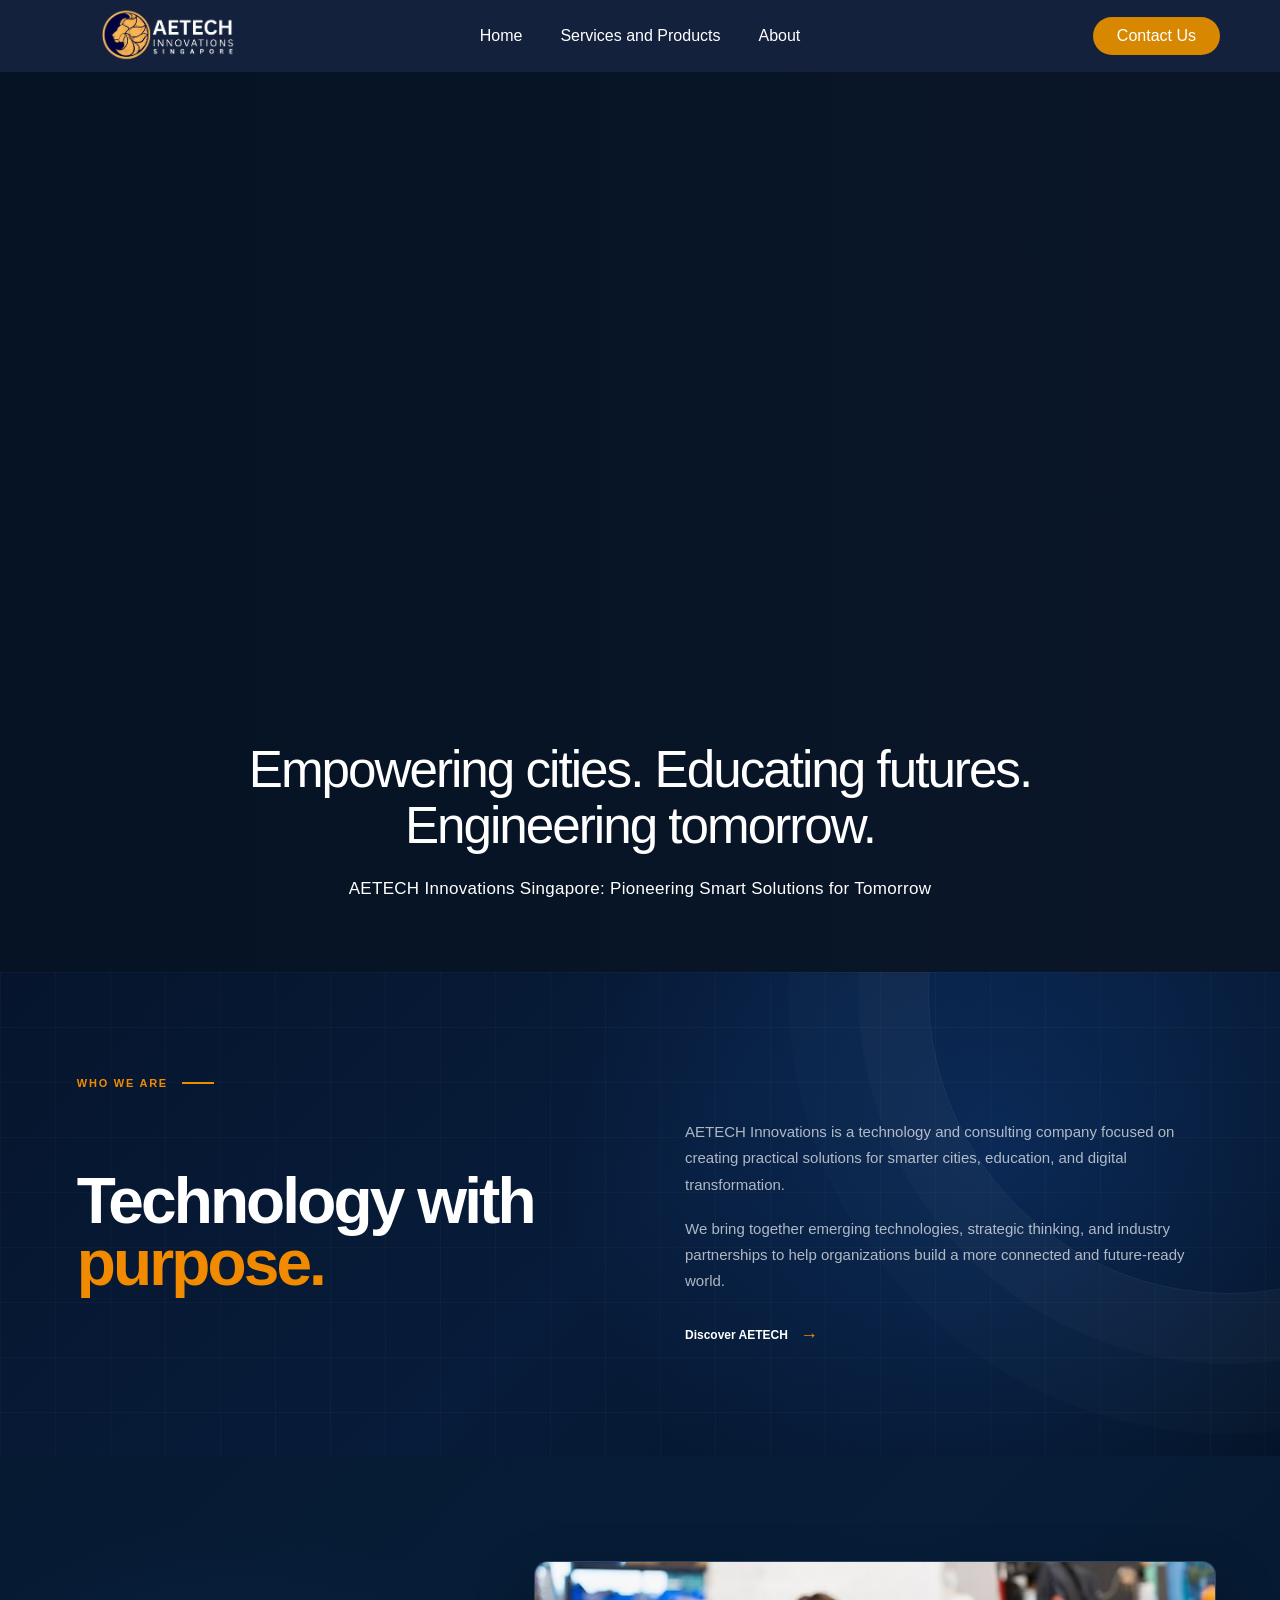
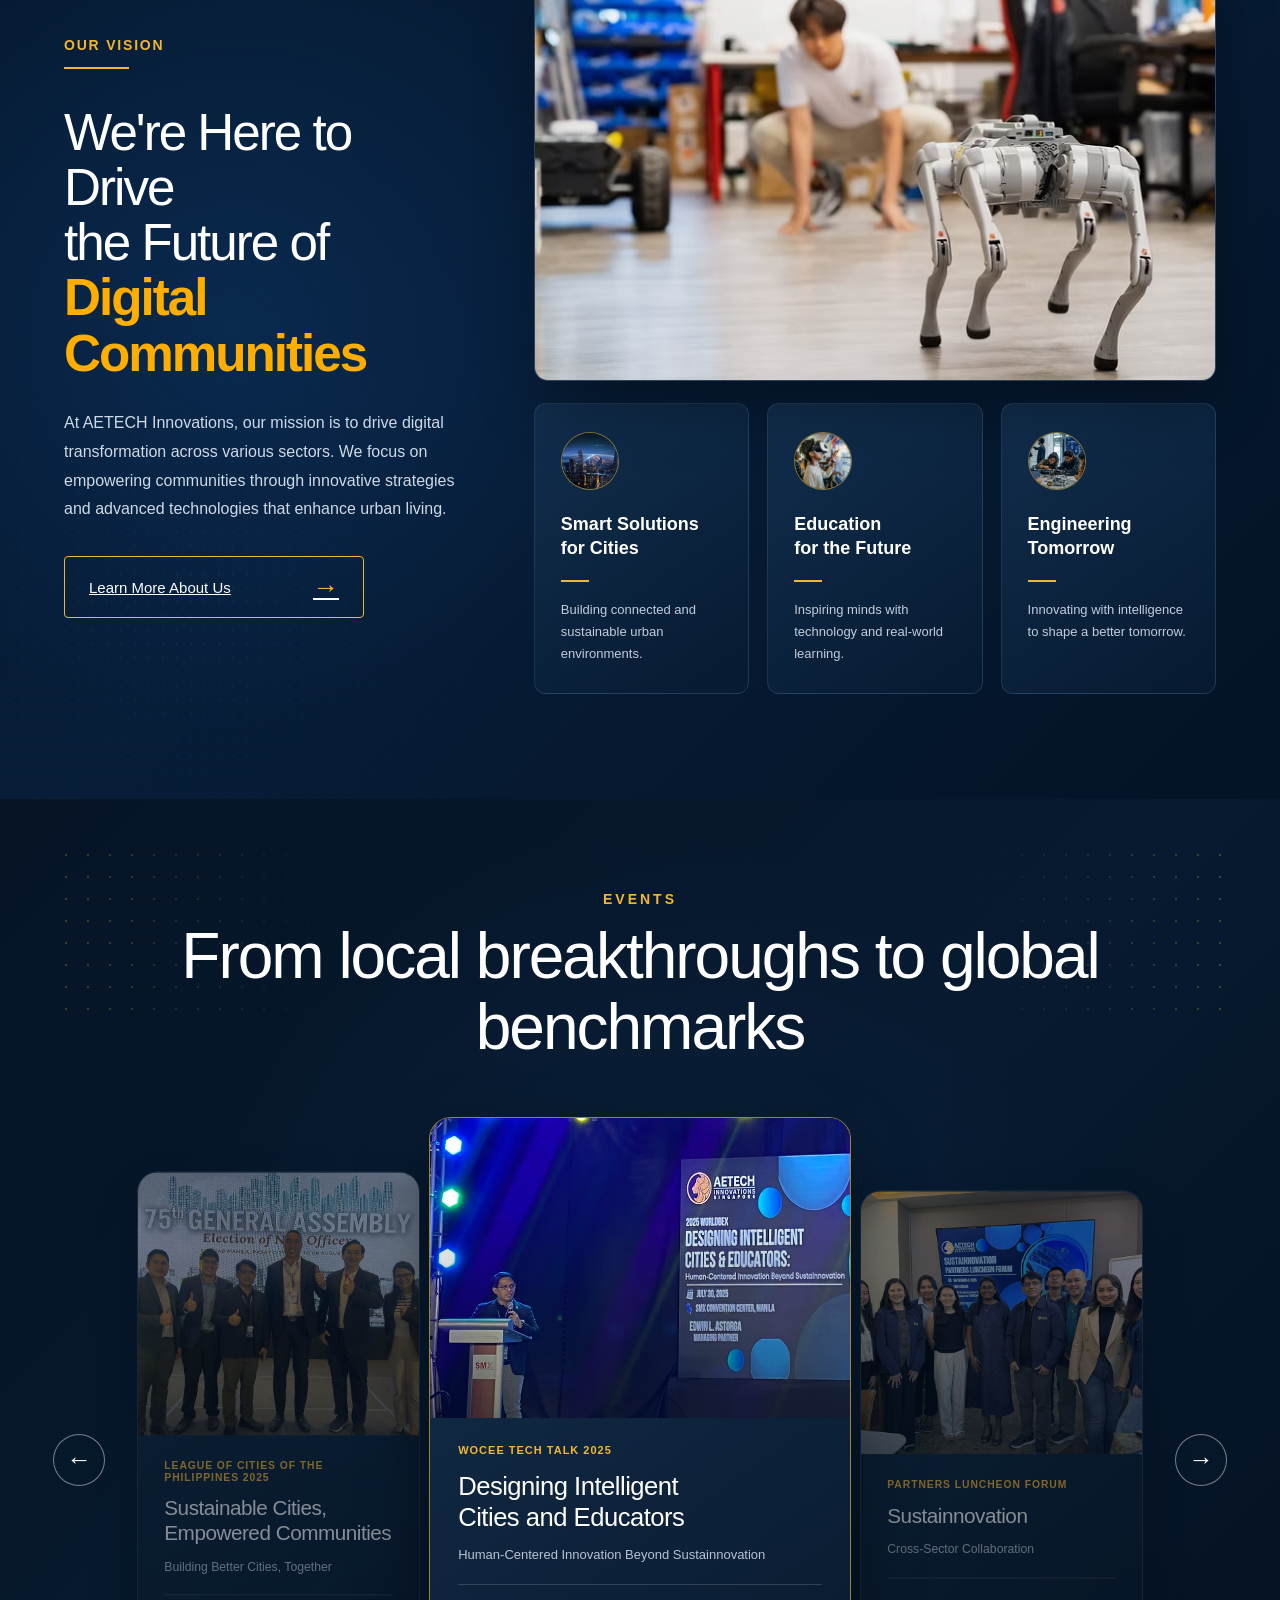
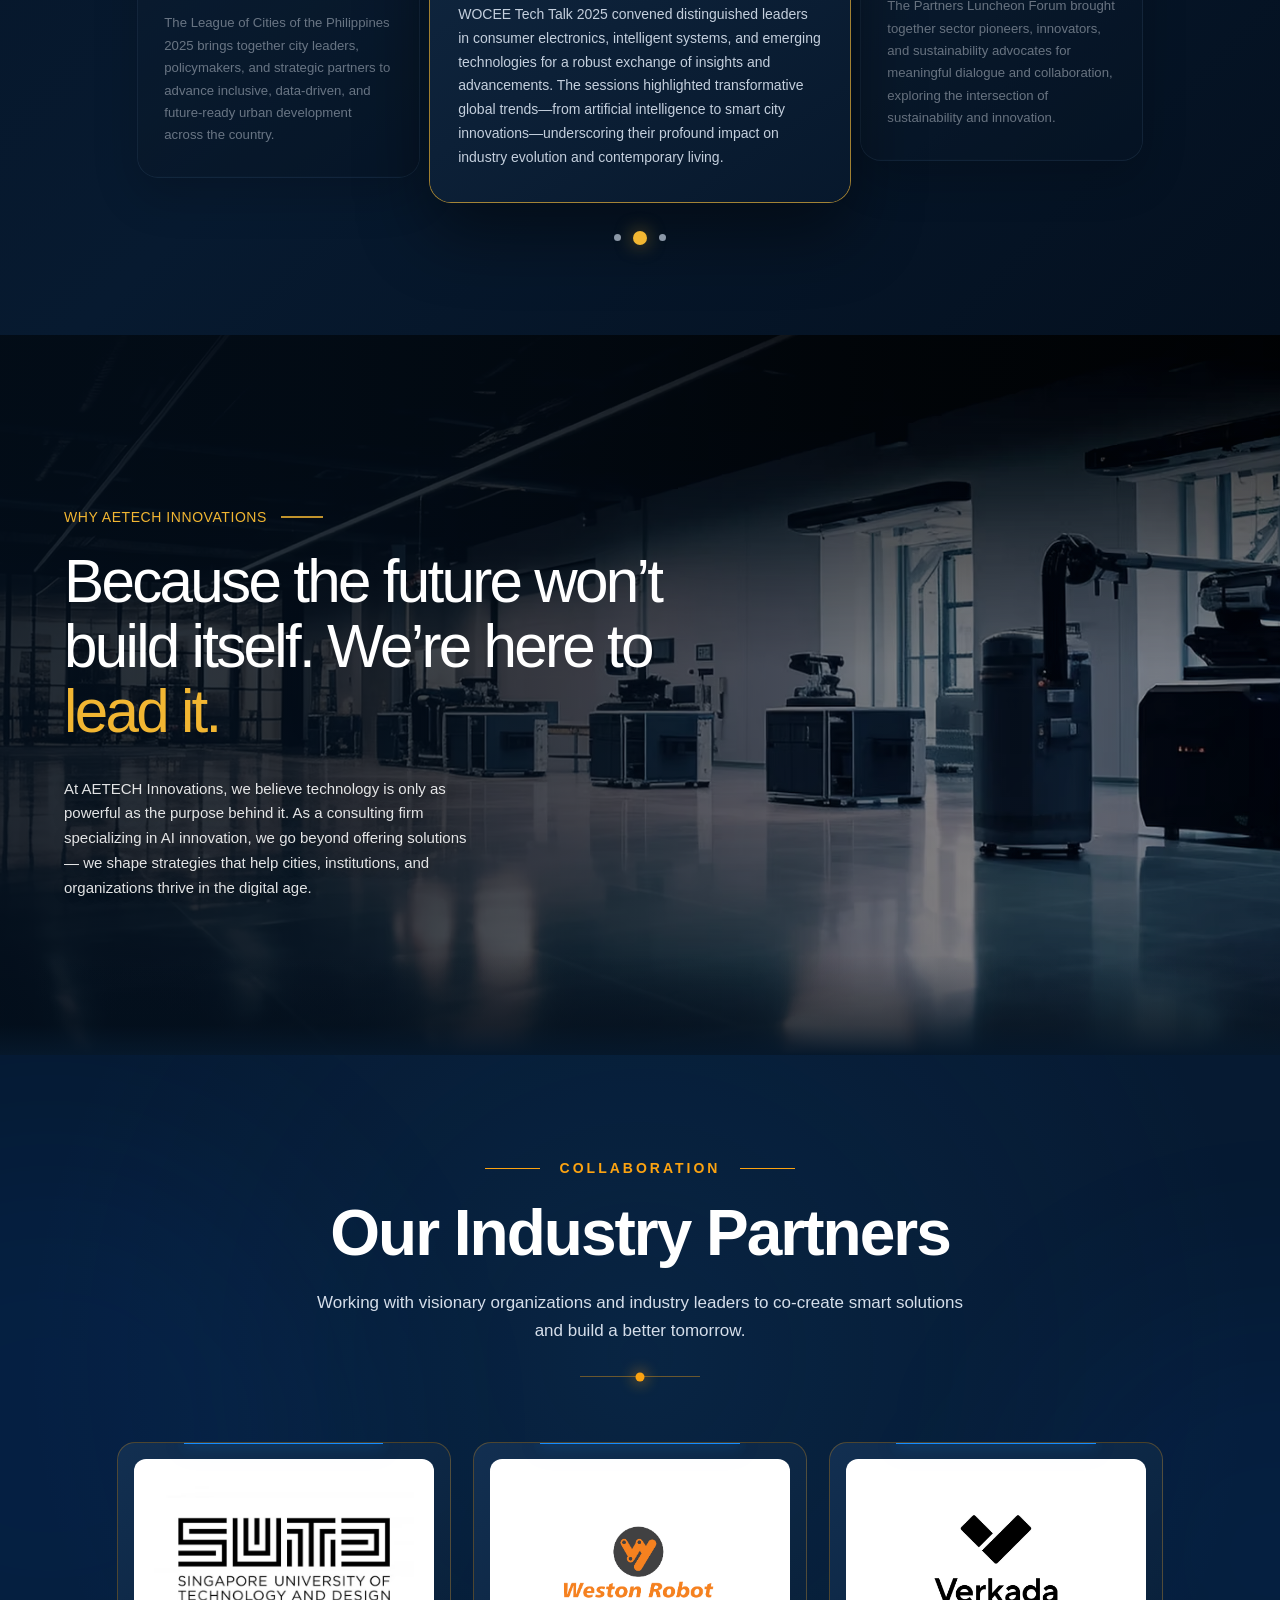
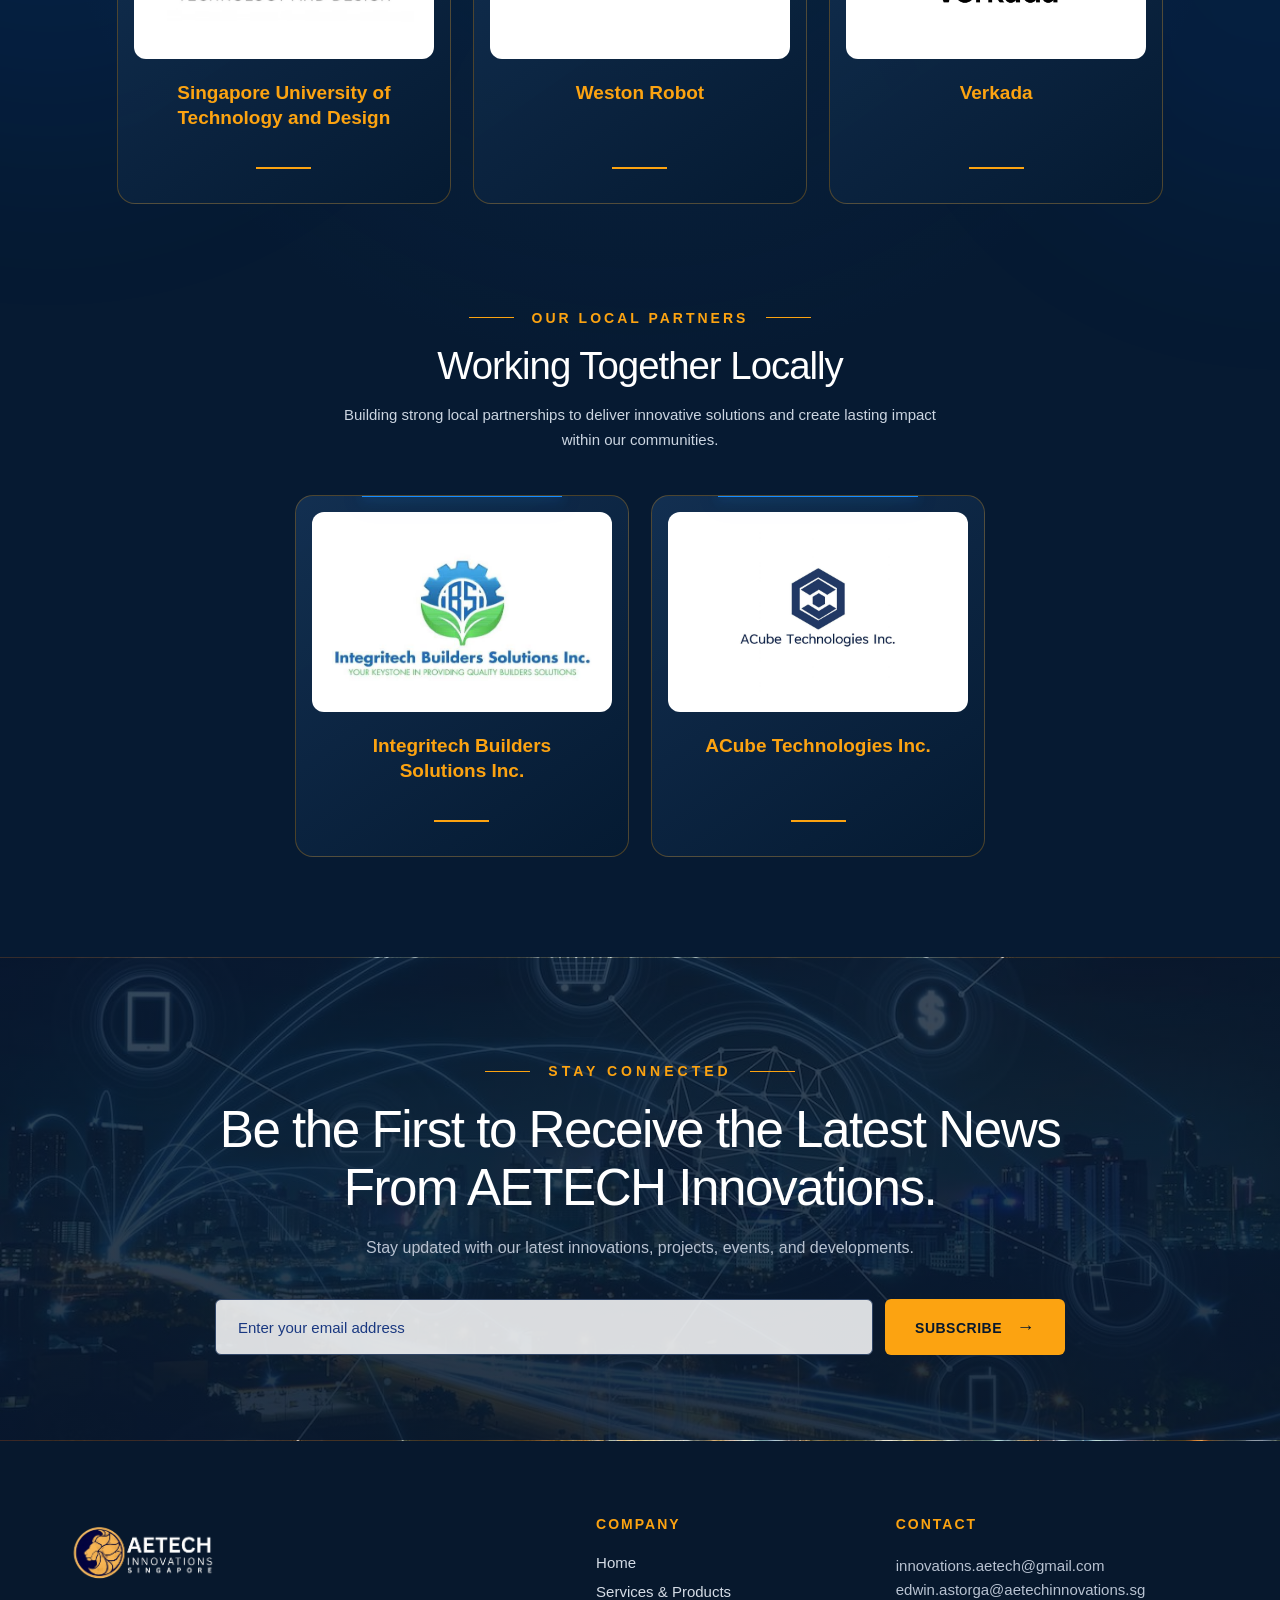
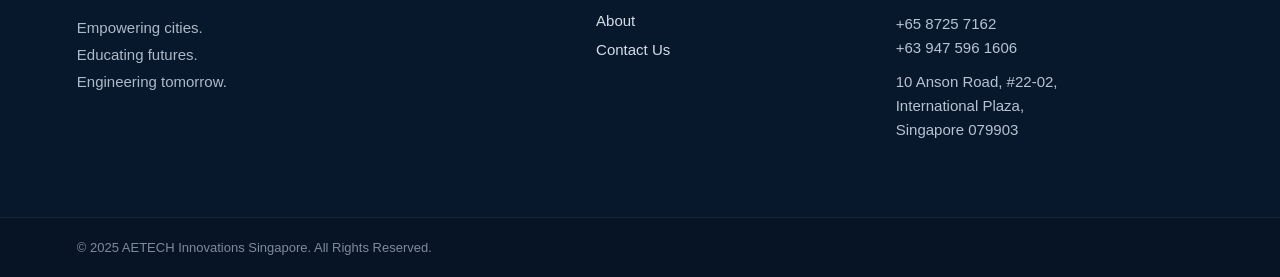
==== index.html @ ba28b5fd "Updated the Nav bar and hero section of home" ====
<!DOCTYPE html>
<html lang="en">
<head>
    <meta charset="UTF-8">
    <meta name="viewport" content="width=device-width, initial-scale=1.0">
    <title>AETECH INNOVATIONS SINGAPORE - Empowering cities. Educating futures. Engineering tomorrow.</title>
    <link rel="stylesheet" href="css/index.css">
    <link rel="icon" type="image/png" sizes="192x192" href="/android-chrome-192x192.png">
    <link rel="apple-touch-icon" sizes="180x180" href="/apple-touch-icon.png">
    <link rel="icon" type="image/png" sizes="32x32" href="/favicon-32x32.png">
    <link rel="icon" type="image/png" sizes="16x16" href="/favicon-16x16.png">
    <link rel="icon" type="image/x-icon" href="/favicon.ico">
    <link rel="manifest" href="/site.webmanifest">
</head>
<body>
    <header class="site">
        <nav class="nav">
            <a href="index.html" class="logo">
                <img src="assets/aetech-logo1.png" alt="AETECH Innovations">
            </a>
            <ul class="nav-links">
                <li>
                    <a href="index.html">Home</a>
                </li>
                <li>
                    <a href="pages/services-products.html">Services and Products</a>
                </li>
                <li>
                    <a href="pages/about.html">About</a>
                </li>
            </ul>

            <a href="pages/contact.html" class="contact-btn">Contact Us</a>
            <button class="hamburger" type="button" aria-label="Open navigation menu" aria-expanded="false" aria-controls="mobile-menu">
                <span></span>
                <span></span>
                <span></span>
            </button>
            <div class="mobile-menu" id="mobile-menu">
                <ul>
                    <li>
                        <a href="index.html">Home</a>
                    </li>
                    <li>
                        <a href="pages/services-products.html">Services and Products</a>
                    </li>
                    <li>
                        <a href="pages/about.html">About</a>
                    </li>
                    <li>
                        <a href="pages/contact.html" class="mobile-contact-btn">Contact Us</a>
                    </li>
                </ul>
            </div>
        </nav>
    </header>

    <main>
        <!-- HERO SECTION -->
        <section class="hero">
            <video class="hero-video" autoplay muted loop playsinline>
                <source src="/assets/home-hero1.mp4" type="video/mp4">
                Your browser does not support the video tag.
            </video>
            <div class="hero-overlay"></div>
            <div class="hero-content">
                <h1>
                    Empowering cities. Educating futures.
                    <br>
                    Engineering tomorrow.
                </h1>
                <p>AETECH Innovations Singapore: Pioneering Smart Solutions for Tomorrow</p>
            </div>
        </section>

        <!-- ABOUT AETECH -->
        <section class="about-intro" id="about-intro">
            <div class="about-intro-container">
                <div class="about-intro-label">
                    <span>WHO WE ARE</span>
                    <i></i>
                </div>
                <div class="about-intro-content">
                    <div class="about-intro-heading">
                        <h2>
                            Technology with
                            <span>purpose.</span>
                        </h2>
                    </div>
                    <div class="about-intro-text">
                        <p>
                            AETECH Innovations is a technology and consulting
                            company focused on creating practical solutions for
                            smarter cities, education, and digital transformation.
                        </p>
                        <p>
                            We bring together emerging technologies, strategic
                            thinking, and industry partnerships to help organizations
                            build a more connected and future-ready world.
                        </p>
                        <a href="/pages/about.html" class="about-intro-link">
                            Discover AETECH <span>→</span>
                        </a>
                    </div>
                </div>
            </div>
        </section>

        <!-- VISION SECTION -->
        <section class="vision" id="vision">
            <div class="vision-container">
                <div class="vision-content">
                    <span class="vision-label">OUR VISION</span>
                    <div class="vision-label-line"></div>
                    <h2>
                        We're Here to Drive<br>
                        the Future of<br>
                        <span>Digital Communities</span>
                    </h2>
                    <p>
                        At AETECH Innovations, our mission is to drive
                        digital transformation across various sectors.
                        We focus on empowering communities through
                        innovative strategies and advanced technologies
                        that enhance urban living.
                    </p>
                    <a href="/pages/about.html" class="vision-button">
                        <span>Learn More About Us</span>
                        <span class="vision-arrow">→</span>
                    </a>
                </div>
                <div class="vision-right">
                    <div class="vision-image">
                        <img
                            src="/assets/vision-robot.avif"
                            alt="AETECH robotics and engineering technology"
                        >
                    </div>

                    <!-- THREE FEATURE BOXES -->
                    <div class="vision-features">
                        <!-- SMART CITIES -->
                        <div class="vision-feature">
                            <div class="feature-icon">
                                <img src="/assets/smart-cities.jpg" alt="Smart Solutions for Cities">
                            </div>
                            <div class="feature-content">
                                <h3>
                                    Smart Solutions<br>
                                    for Cities
                                </h3>
                                <div class="feature-line"></div>
                                <p>
                                    Building connected and sustainable
                                    urban environments.
                                </p>
                            </div>
                        </div>

                        <!-- EDUCATION -->
                        <div class="vision-feature">
                            <div class="feature-icon">
                                <img src="/assets/education.jpg" alt="Education for the Future">
                            </div>
                            <div class="feature-content">
                                <h3>
                                    Education<br>
                                    for the Future
                                </h3>
                                <div class="feature-line"></div>
                                <p>
                                    Inspiring minds with technology
                                    and real-world learning.
                                </p>
                            </div>
                        </div>

                        <!-- ENGINEERING -->
                        <div class="vision-feature">
                            <div class="feature-icon">
                                <img src="/assets/engineering.jpg" alt="Engineering Tomorrow">
                            </div>
                            <div class="feature-content">
                                <h3>
                                    Engineering<br>
                                    Tomorrow
                                </h3>
                                <div class="feature-line"></div>
                                <p>
                                    Innovating with intelligence
                                    to shape a better tomorrow.
                                </p>
                            </div>
                        </div>
                    </div>
                </div>
            </div>
        </section>

        <!-- EVENTS SECTION -->
        <section class="events" id="events">
            <div class="events-container">
                <div class="events-header">
                    <div class="events-top-row">
                        <span class="events-label">EVENTS</span>
                    </div>
                    <h2>From local breakthroughs to global benchmarks</h2>
                </div>

                <!-- CAROUSEL -->
                <div class="events-carousel-wrapper">
                    <!-- LEFT ARROW -->
                    <button
                        class="event-nav event-prev"
                        id="eventPrev"
                        aria-label="Previous event"
                    >
                        ←
                    </button>

                    <!-- LEFT EVENT -->
                    <article class="event-card event-left">
                        <div class="event-image">
                            <img
                                src="/assets/event2.avif"
                                alt="League of Cities of the Philippines 2025"
                            >
                        </div>
                        <div class="event-info">
                            <span class="event-category">
                                LEAGUE OF CITIES OF THE PHILIPPINES 2025
                            </span>
                            <h3>
                                Sustainable Cities,<br>
                                Empowered Communities
                            </h3>
                            <p class="event-subtitle">
                                Building Better Cities, Together
                            </p>
                            <div class="event-description-divider"></div>
                            <p class="event-description">
                                The League of Cities of the Philippines 2025 brings
                                together city leaders, policymakers, and strategic
                                partners to advance inclusive, data-driven, and
                                future-ready urban development across the country.
                            </p>
                        </div>
                    </article>

                    <!-- FEATURED CENTER EVENT -->
                    <article class="event-card event-center">
                        <div class="event-image">
                            <img
                                src="/assets/event1.avif"
                                alt="WOCEE Tech Talk 2025"
                            >
                        </div>
                        <div class="event-info">
                            <span class="event-category">
                                WOCEE TECH TALK 2025
                            </span>
                            <h3>
                                Designing Intelligent<br>
                                Cities and Educators
                            </h3>
                            <p class="event-subtitle">
                                Human-Centered Innovation Beyond Sustainnovation
                            </p>
                            <div class="event-description-divider"></div>
                            <p class="event-description">
                                WOCEE Tech Talk 2025 convened distinguished leaders
                                in consumer electronics, intelligent systems, and
                                emerging technologies for a robust exchange of
                                insights and advancements. The sessions highlighted
                                transformative global trends—from artificial
                                intelligence to smart city innovations—underscoring
                                their profound impact on industry evolution and
                                contemporary living.
                            </p>
                        </div>
                    </article>

                    <!-- RIGHT EVENT -->
                    <article class="event-card event-right">
                        <div class="event-image">
                            <img
                                src="/assets/event3.avif"
                                alt="Partners Luncheon Forum"
                            >
                        </div>
                        <div class="event-info">
                            <span class="event-category">
                                PARTNERS LUNCHEON FORUM
                            </span>
                            <h3>Sustainnovation</h3>
                            <p class="event-subtitle">
                                Cross-Sector Collaboration
                            </p>
                            <div class="event-description-divider"></div>
                            <p class="event-description">
                                The Partners Luncheon Forum brought together
                                sector pioneers, innovators, and sustainability
                                advocates for meaningful dialogue and collaboration,
                                exploring the intersection of sustainability and
                                innovation.
                            </p>
                        </div>
                    </article>

                    <!-- RIGHT ARROW -->
                    <button
                        class="event-nav event-next"
                        id="eventNext"
                        aria-label="Next event"
                    >
                        →
                    </button>
                </div>

                <!-- PAGINATION -->
                <div class="event-pagination">
                    <button class="event-dot active" data-slide="0"></button>
                    <button class="event-dot" data-slide="1"></button>
                    <button class="event-dot" data-slide="2"></button>
                </div>
            </div>
        </section>

        <!-- IMAGE LIGHTBOX -->
        <div class="image-lightbox" id="imageLightbox">
            <button
                class="lightbox-close"
                id="lightboxClose"
                aria-label="Close image"
            >
                &times;
            </button>
            <div class="lightbox-image-container">
                <img
                    id="lightboxImage"
                    src=""
                    alt=""
                >
            </div>
        </div>

        <!-- WHY AETECH INNOVATIONS -->
        <section class="why-aetech">
            <div class="why-aetech-bg">
                <img
                    src="/assets/why-aetech.avif"
                    alt="AETECH Innovations engineering and robotics facility"
                >
            </div>
            <div class="why-aetech-overlay"></div>
            <div class="why-aetech-container">
                <div class="why-aetech-content">
                    <div class="why-aetech-label">
                        <span>WHY AETECH INNOVATIONS</span>
                        <i></i>
                    </div>
                    <h2>
                        Because the future won’t build itself.
                        We’re here to <span>lead it.</span>
                    </h2>
                    <p>
                        At AETECH Innovations, we believe technology is only as
                        powerful as the purpose behind it. As a consulting firm
                        specializing in AI innovation, we go beyond offering
                        solutions — we shape strategies that help cities,
                        institutions, and organizations thrive in the digital age.
                    </p>
                </div>
            </div>
        </section>

        <!-- COLLABORATION SECTION -->
        <section class="collaboration">
            <div class="section-inner">

                <!-- SECTION HEADING -->
                <div class="collaboration-heading">
                    <span class="section-label">COLLABORATION</span>
                    <h2>Our Industry Partners</h2>
                    <p>
                        Working with visionary organizations and industry leaders
                        to co-create smart solutions and build a better tomorrow.
                    </p>
                    <div class="heading-line"></div>
                </div>

                <div class="industry-partners">
                    <a href="https://www.sutd.edu.sg/" target="_blank" rel="noopener noreferrer" class="partner-card">
                        <div class="partner-logo">
                            <img src="/assets/singapore-university.avif" alt="Singapore University of Technology and Design">
                        </div>
                        <div class="partner-info">
                            <h3>Singapore University of Technology and Design</h3>
                            <div class="partner-line"></div>
                        </div>
                    </a>

                    <a href="https://www.westonrobot.com/" target="_blank" rel="noopener noreferrer" class="partner-card">
                        <div class="partner-logo">
                            <img src="/assets/weston.png" alt="Weston Robot">
                        </div>
                        <div class="partner-info">
                            <h3>Weston Robot</h3>
                            <div class="partner-line"></div>
                        </div>
                    </a>

                    <a href="https://www.verkada.com/" target="_blank" rel="noopener noreferrer" class="partner-card">
                        <div class="partner-logo">
                            <img src="/assets/verkada.avif" alt="Verkada">
                        </div>
                        <div class="partner-info">
                            <h3>Verkada</h3>
                            <div class="partner-line"></div>
                        </div>
                    </a>
                </div>

                <!-- LOCAL PARTNERS -->
                <div class="local-partner-section">

                    <div class="local-partner-heading">
                        <span>OUR LOCAL PARTNERS</span>
                        <h2>Working Together Locally</h2>
                        <p>
                            Building strong local partnerships to deliver
                            innovative solutions and create lasting impact
                            within our communities.
                        </p>
                    </div>

                    <!-- LOCAL PARTNER CARDS -->
                    <div class="local-partners-grid">

                        <!-- INTEGRITECH -->
                        <a href="https://integritechbuilders.com/" target="_blank" rel="noopener noreferrer" class="local-partner-card">
                            <div class="local-partner-logo">
                                <img src="/assets/integritech.jpg" alt="Integritech Builders Solutions Inc.">
                            </div>
                            <div class="local-partner-info">
                                <h3>Integritech Builders Solutions Inc.</h3>
                                <div class="local-partner-line"></div>
                            </div>
                        </a>

                        <!-- ACUBE TECHNOLOGIES -->
                        <div class="local-partner-card">
                            <div class="local-partner-logo">
                                <img
                                    src="/assets/acube.jpg"
                                    alt="ACube Technologies Inc."
                                >
                            </div>
                            <div class="local-partner-info">
                                <h3>
                                    ACube Technologies Inc.
                                </h3>
                                <div class="local-partner-line"></div>
                            </div>
                        </div>

                    </div>
                </div>

            </div>
        </section>
    </main>

    <!-- FOOTER -->
    <footer class="site-footer">
        <div class="footer-newsletter">
            <div class="footer-newsletter-inner">
                <span class="footer-label">STAY CONNECTED</span>
                <h2>
                    Be the First to Receive the Latest News From AETECH Innovations.
                </h2>
                <p>
                    Stay updated with our latest innovations, projects, events, and developments.
                </p>
                <form class="newsletter-form">
                    <input
                        type="email"
                        placeholder="Enter your email address"
                        aria-label="Email address"
                        required
                    >
                    <button type="submit">
                        SUBSCRIBE <span>→</span>
                    </button>
                </form>
            </div>
        </div>

        <div class="footer-main">
            <div class="footer-grid">

                <div class="footer-brand">
                    <a href="index.html" class="footer-logo">
                        <img
                            src="/assets/aetech-logo1.png"
                            alt="AETECH Innovations Singapore"
                        >
                    </a>
                    <p>
                        Empowering cities.<br>
                        Educating futures.<br>
                        Engineering tomorrow.
                    </p>
                </div>

                <div class="footer-column">
                    <h3>COMPANY</h3>
                    <a href="index.html">Home</a>
                    <a href="/pages/services-products.html">Services &amp; Products</a>
                    <a href="/pages/about.html">About</a>
                    <a href="/pages/contact.html">Contact Us</a>
                </div>

                <div class="footer-column">
                    <h3>CONTACT</h3>
                    <p>
                        innovations.aetech@gmail.com
                        edwin.astorga@aetechinnovations.sg
                    </p>
                    <p>
                        +65 8725 7162
                        <br>
                        +63 947 596 1606
                    </p>
                    <p>
                        10 Anson Road, #22-02,<br>
                        International Plaza,<br>
                        Singapore 079903
                    </p>
                </div>

            </div>
        </div>

        <div class="footer-bottom">
            <p>
                © 2025 AETECH Innovations Singapore. All Rights Reserved.
            </p>
        </div>
    </footer>

    <script src="/js/index.js"></script>
</body>
</html>
---- css/index.css ----
/*Global reset*/
* {
    margin: 0;
    padding: 0;
    box-sizing: border-box;
}

html { 
    scroll-behavior: smooth; 
}

body { 
    font-family: Arial, Helvetica, sans-serif; 
    color: #ffffff; 
    background-color: #0b1728; 
}

/* HEADER */

.site {
    position: relative;
    background-color: #14213D;
    padding: 0 60px;
    z-index: 1000;
}

.nav {
    position: relative;

    display: grid;
    grid-template-columns: 1fr auto 1fr;
    align-items: center;

    width: 100%;
    min-height: 72px;
}


/* LOGO */

.logo {
    display: flex;
    align-items: center;

    text-decoration: none;
    flex-shrink: 0;
}

.logo img {
    display: block;

    height: 72px;
    width: auto;
}

.logo {
    justify-self: start;
}

.nav > .contact-btn {
    justify-self: end;
}


/* DESKTOP NAVIGATION */
.nav-links {
    display: flex;
    align-items: center;
    justify-content: center;
    gap: 38px;
    margin: 0;
    padding: 0;
    list-style: none;
    justify-self: center;
}

.nav-links li {
    display: flex;
    align-items: center;
}

.nav-links a {
    position: relative;
    color: #ffffff;
    text-decoration: none;
    font-size: 16px;
    font-weight: 400;
    transition:
        color 0.3s ease,
        opacity 0.3s ease;
}

.nav-links a:not(.contact-btn):hover {
    color: #FCA311;
}

/* CONTACT BUTTON */
.contact-btn {
    display: inline-flex;
    align-items: center;
    justify-content: center;
    min-width: 110px;
    padding: 10px 24px;
    background-color: #D78800;
    color: #ffffff !important;
    text-decoration: none !important;
    border-radius: 25px;
    font-weight: 500 !important;
    transition:
        background-color 0.3s ease,
        transform 0.3s ease;
}

.contact-btn:hover {
    background-color: #FFA200;
    transform: translateY(-1px);
}


/* HAMBURGER */
.hamburger {
    display: none;
    position: relative;
    width: 44px;
    height: 44px;
    margin: 0;
    padding: 0;
    border: none;
    background: transparent;
    cursor: pointer;
    flex-shrink: 0;
    z-index: 1100;
}

.hamburger span {
    position: absolute;
    left: 9px;
    width: 26px;
    height: 2px;
    border-radius: 2px;
    background: #ffffff;
    transition:
        transform 0.3s ease,
        opacity 0.3s ease,
        top 0.3s ease;
}

.hamburger span:nth-child(1) {
    top: 13px;
}

.hamburger span:nth-child(2) {
    top: 21px;
}

.hamburger span:nth-child(3) {
    top: 29px;
}


/* HAMBURGER ACTIVE */
.hamburger.active span:nth-child(1) {
    top: 21px;
    transform: rotate(45deg);
}

.hamburger.active span:nth-child(2) {
    opacity: 0;
}

.hamburger.active span:nth-child(3) {
    top: 21px;
    transform: rotate(-45deg);
}


/* MOBILE MENU */
.mobile-menu {
    display: none;
    position: absolute;
    top: 100%;
    left: 0;
    right: 0;
    width: 100%;
    background: #14213D;
    border-top: 1px solid rgba(255, 255, 255, 0.08);
    box-shadow:
        0 15px 30px rgba(0, 0, 0, 0.25);
    z-index: 1000;
}

.mobile-menu.open {
    display: block;
}

.mobile-menu ul {
    width: 100%;
    margin: 0;
    padding: 10px 7% 22px;
    list-style: none;
}

.mobile-menu li {
    width: 100%;
    border-bottom:
        1px solid rgba(255, 255, 255, 0.08);
}

.mobile-menu li:last-child {
    border-bottom: none;
}

.mobile-menu a {
    display: block;
    width: 100%;
    padding: 16px 4px;
    color: #ffffff;
    text-decoration: none;
    font-size: 15px;
}

.mobile-menu a:hover {
    color: #FCA311;
}

/* MOBILE CONTACT BUTTON */

.mobile-contact-btn {
    margin-top: 14px;
    padding: 13px 20px !important;
    border-radius: 25px;
    background: #D78800;
    text-align: center;
    color: #ffffff !important;
}

.mobile-contact-btn:hover {
    background: #FFA200;
    color: #ffffff !important;
}


/* MOBILE / TABLET */

@media (max-width: 1000px) {
    .site {
        padding: 0 20px;
    }

    .nav {
        min-height: 58px;
    }

    /* Smaller logo */
    .logo img {
        height: 45px;
    }

    /* Hide desktop links */
    .nav-links {
        display: none;
    }

    .nav > .contact-btn {
        display: none;
    }

    /* Show hamburger */
    .hamburger {
        display: block;
    }

}


/* SMALL MOBILE */

@media (max-width: 480px) {
    .site {
        padding: 0 16px;
    }

    .nav {
        min-height: 56px;
    }

    .logo img {
        height: 42px;
    }

    .hamburger {
        width: 42px;
        height: 42px;
    }

    .hamburger span {
        left: 8px;
        width: 25px;
    }

}

/* HERO SECTION */ 
.hero {
    position: relative;
    width: 100%;
    min-height: 100vh;
    overflow: hidden;
    display: flex;
    align-items: flex-end;
    justify-content: center;
}

/* HERO VIDEO */ 
.hero-video { 
    position: absolute; 
    top: 0; 
    left: 0; 
    width: 100%; 
    height: 100%; 
    object-fit: cover; 
    z-index: 0; 
} 

/* VIDEO OVERLAY */ 
.hero-overlay { 
    position: absolute; 
    top: 0; 
    left: 0; 
    width: 100%; 
    height: 100%; 
    background: linear-gradient( 90deg, rgba(4, 18, 35, 0.82) 0%, 
    rgba(4, 18, 35, 0.58) 40%, rgba(4, 18, 35, 0.18) 75%, 
    rgba(4, 18, 35, 0.25) 100% ); z-index: 1; 

}

/* HERO CONTENT */ 
.hero-content { 
    position: relative; 
    z-index: 2; 
    width: 100%; 
    max-width: 1450px;
    padding-left: 3%; 
    padding-right: 3%; 
    padding-bottom: 70px;
    text-align: center;
} 
    
/* HERO TITLE */ 
.hero-content h1 {
    max-width: 1250px;
    width: 100%;
    font-size: clamp(39px, 4vw, 60px);
    line-height: 1.08;
    font-weight: 300;
    letter-spacing: -2px;
    color: #ffffff;
    margin: 0 auto 22px auto;
}

/* HERO DESCRIPTION */ 
.hero-content p {
    max-width: 800px;
    font-size: 17px;
    line-height: 1.6;
    font-weight: 400;
    letter-spacing: 0.3px;
    color: #ffffff;
    margin: 0 auto;
} 

/* TABLET */ 
@media (max-width: 900px) { 
    .site { 
        height: 80px; 
        padding: 12px 4%; 
    } 
    .logo img { 
        height: 55px; 
    } 
    .nav-links { 
        gap: 20px; 
    } 
    .nav-links a { 
        font-size: 14px; 
    } 
    .contact-btn { 
        min-width: 95px; 
        padding: 10px 18px; 
    } 
    .hero-content { 
        padding-left: 7%; 
        padding-right: 7%; 
    } 
    .hero-content h1 { 
        font-size: clamp(45px, 7vw, 65px); 
    } 
} 

/* MOBILE */ 
@media (max-width: 650px) { 
    .site { 
        height: auto; 
        padding: 15px 5%; 
    } 
    .nav { 
        flex-direction: column; 
        gap: 15px; 
    } 
    .logo img { 
        height: 50px; 
    } 
    .nav-links { 
        width: 100%; 
        justify-content: center; 
        gap: 15px; 
    } 
    .nav-links a { 
        font-size: 12px; 
    } 
    .contact-btn { 
        min-width: auto; 
        padding: 8px 15px; 
    } 
    .hero { 
        min-height: 100vh; 
    } 
    .hero-content { 
        padding-bottom: 40px; 
        padding-left: 7%; 
        padding-right: 7%; 
    } 
    .hero-content h1 { 
        font-size: clamp(40px, 11vw, 58px); 
        line-height: 1.08; 
        letter-spacing: -1px; 
        margin-bottom: 25px; 
    } 
    .hero-content p { 
        font-size: 14px; 
        max-width: 90%; 
    } 
}

/* SHARED SECTION STYLES */
.section-inner {
    max-width: 1200px;
    margin: 0 auto;
    padding: 100px 6%;
}

.vision h2,
.why-aetech h2,
.events h2 {
    font-size: clamp(28px, 3.5vw, 42px);
    font-weight: 300;
    letter-spacing: -1px;
    margin-bottom: 24px;
    text-align: center;
}

/* ABOUT AETECH INTRO */

.about-intro {
    position: relative;
    padding: 105px 6% 110px;
    overflow: hidden;
    background:
        radial-gradient(
            circle at 78% 35%,
            rgba(15, 55, 115, 0.55),
            transparent 42%
        ),
        linear-gradient(
            135deg,
            #06152d 0%,
            #071c3a 50%,
            #041326 100%
        );
    color: #fff;
}


/* subtle technical grid */

.about-intro::before {
    content: "";
    position: absolute;
    inset: 0;
    background-image:
        linear-gradient(
            rgba(255,255,255,0.025) 1px,
            transparent 1px
        ),
        linear-gradient(
            90deg,
            rgba(255,255,255,0.025) 1px,
            transparent 1px
        );
    background-size: 55px 55px;
    pointer-events: none;
}


/* large decorative circle */

.about-intro::after {
    content: "";
    position: absolute;
    width: 600px;
    height: 600px;
    right: -250px;
    top: -280px;
    border: 1px solid rgba(255,255,255,0.07);
    border-radius: 50%;
    box-shadow:
        0 0 0 70px rgba(255,255,255,0.018),
        0 0 0 140px rgba(255,255,255,0.012);
    pointer-events: none;
}


.about-intro-container {
    position: relative;
    z-index: 2;
    max-width: 1380px;
    margin: 0 auto;
}


.about-intro-label {
    display: flex;
    align-items: center;
    gap: 14px;
    margin-bottom: 30px;
}


.about-intro-label span {
    color: #f28a00;
    font-size: 11px;
    font-weight: 800;
    letter-spacing: 0.16em;
}


.about-intro-label i {
    display: block;
    width: 32px;
    height: 2px;
    background: #f28a00;
}


.about-intro-content {
    display: grid;
    grid-template-columns: 1fr 1fr;
    gap: 90px;
    align-items: center;
}


.about-intro-heading h2 {
    max-width: 600px;
    margin: 0;
    color: #fff;
    font-size: clamp(48px, 5vw, 76px);
    line-height: 0.98;
    letter-spacing: -0.045em;
}


.about-intro-heading h2 span {
    color: #f28a00;
}


.about-intro-text {
    max-width: 570px;
}


.about-intro-text p {
    margin: 0 0 18px;
    color: rgba(255,255,255,0.68);
    font-size: 15px;
    line-height: 1.75;
}


.about-intro-link {
    display: inline-flex;
    align-items: center;
    gap: 12px;
    margin-top: 12px;
    color: #fff;
    font-size: 12px;
    font-weight: 800;
    text-decoration: none;
    transition: gap 0.25s ease;
}


.about-intro-link span {
    color: #f28a00;
    font-size: 18px;
}


.about-intro-link:hover {
    gap: 17px;
}

/* VISION SECTION */

.vision {
    position: relative;
    overflow: hidden;

    background:
        radial-gradient(
            circle at 18% 50%,
            rgba(15, 73, 135, 0.30),
            transparent 35%
        ),
        linear-gradient(
            135deg,
            #061a32 0%,
            #071d38 45%,
            #041326 100%
        );

    color: #ffffff;
}

/* SUBTLE TECHNOLOGY PATTERN */
.vision::before {
    content: "";
    position: absolute;
    left: -180px;
    bottom: -180px;
    width: 720px;
    height: 720px;
    opacity: 0.20;
    background-image:
        radial-gradient(
            circle,
            rgba(31, 132, 230, 0.55) 1px,
            transparent 1px
        );
    background-size: 14px 14px;
    border-radius: 50%;
    mask-image:
        radial-gradient(
            circle,
            black 0%,
            transparent 70%
        );
    pointer-events: none;
}

/* MAIN CONTAINER */

.vision-container {
    position: relative;
    z-index: 2;
    width: min(1400px, 90%);
    margin: 0 auto;
    padding: 105px 0;
    display: grid;
    grid-template-columns:
        minmax(380px, 0.85fr)
        minmax(600px, 1.45fr);
    gap: 70px;
    align-items: center;
}

/* LEFT SIDE */
.vision-content {
    max-width: 510px;
}

/* LABEL */
.vision-label {
    display: block;
    color: #f2b632;
    font-size: 14px;
    font-weight: 700;
    letter-spacing: 1.8px;
    margin-bottom: 14px;
}

.vision-label-line {
    width: 65px;
    height: 2px;
    background-color: #f2b632;
    margin-bottom: 36px;
}

/* HEADING */
.vision-content h2 {
    margin: 0;
    color: #ffffff;
    font-size: clamp(40px, 4vw, 58px);
    line-height: 1.08;
    font-weight: 400;
    letter-spacing: -2px;
    text-align: left;
}

.vision-content h2 span {
    color: #ffae00;
    font-weight: 600;
}

/* DESCRIPTION */

.vision-content p {
    max-width: 490px;
    margin-top: 28px;
    margin-bottom: 32px;
    color: #d0d9e6;
    font-size: 16px;
    line-height: 1.8;
    font-weight: 400;
}

/* LEARN MORE BUTTON */
.vision-button {
    display: inline-flex;
    align-items: center;
    justify-content: space-between;
    gap: 35px;
    min-width: 300px;
    min-height: 62px;
    padding: 0 24px;
    border: 1px solid #f2b632;
    border-radius: 4px;
    color: #ffffff;
    font-size: 15px;
    transition:
        background-color 0.3s ease,
        transform 0.3s ease,
        border-color 0.3s ease;
}

.vision-button:hover {
    background-color: rgba(242, 182, 50, 0.10);
    transform: translateY(-2px);
    border-color: #ffc84d;
}

.vision-arrow {
    color: #f2b632;
    font-size: 26px;
    line-height: 1;
    transition: transform 0.3s ease;
}

.vision-button:hover .vision-arrow {
    transform: translateX(6px);
}

/* RIGHT SIDE */
.vision-right {
    width: 100%;
    min-width: 0;
}

/* MAIN ROBOT IMAGE */
.vision-image {
    position: relative;
    width: 100%;
    height: 420px;
    overflow: hidden;
    border-radius: 14px;
    background-color: #102a48;
    border: 1px solid rgba(255, 255, 255, 0.12);
    box-shadow:
        0 25px 60px rgba(0, 0, 0, 0.30);
}

.vision-image img {
    width: 100%;
    height: 100%;
    display: block;
    object-fit: cover;
    object-position: center;
    transition:
        transform 0.7s ease;
}

.vision-image:hover img {
    transform: scale(1.025);
}

/* subtle image overlay */
.vision-image::after {
    content: "";
    position: absolute;
    inset: 0;
    background:
        linear-gradient(
            180deg,
            rgba(4, 15, 29, 0.02),
            rgba(4, 15, 29, 0.12)
        );
    pointer-events: none;
}

/* THREE FEATURE BOXES */
.vision-features {
    display: grid;
    grid-template-columns:
        repeat(3, 1fr);
    gap: 18px;
    margin-top: 22px;
}

/* FEATURE CARD*/
.vision-feature {
    min-height: 235px;
    padding: 28px 26px;
    background:
        linear-gradient(
            145deg,
            rgba(19, 48, 80, 0.90),
            rgba(7, 27, 49, 0.96)
        );
    border: 1px solid rgba(112, 154, 197, 0.20);
    border-radius: 12px;
    transition:
        transform 0.3s ease,
        border-color 0.3s ease,
        box-shadow 0.3s ease;
}

.vision-feature:hover {
    transform: translateY(-6px);
    border-color:
        rgba(242, 182, 50, 0.55);
    box-shadow:
        0 18px 40px rgba(0, 0, 0, 0.25);
}

/* FEATURE ICON */
.feature-icon {
    width: 58px;
    height: 58px;
    display: flex;
    align-items: center;
    justify-content: center;
    border: 1px solid rgba(242, 182, 50, 0.55);
    border-radius: 50%;
    overflow: hidden;
    margin-bottom: 22px;
    flex-shrink: 0;
    background-color: #102a48;
}

.feature-icon img {
    width: 100%;
    height: 100%;
    display: block;
    object-fit: cover;
}

/* FEATURE TITLE */
.feature-content h3 {
    margin: 0;
    color: #ffffff;
    font-size: 18px;
    line-height: 1.35;
    font-weight: 600;
}

/* SMALL GOLD LINE*/
.feature-line {
    width: 28px;
    height: 2px;
    background-color: #f2b632;
    margin: 20px 0 17px;
}

/* FEATURE DESCRIPTION */
.feature-content p {
    margin: 0;
    color: #c1cddd;
    font-size: 13px;
    line-height: 1.7;
}

/* TABLET */
@media (max-width: 1100px) {
    .vision-container {
        grid-template-columns: 1fr;
        gap: 55px;
        width: 88%;
    }

    .vision-content {
        max-width: 720px;
    }

    .vision-content h2 {
        font-size: clamp(
            42px,
            6vw,
            58px
        );
    }

    .vision-image {
        height: 440px;
    }
}

/* MOBILE */
@media (max-width: 650px) {
    .vision-container {
        width: 88%;
        padding: 70px 0;
        gap: 45px;
    }
    
    .vision-label {
        font-size: 11px;
        letter-spacing: 1.5px;
    }

    .vision-label-line {
        margin-bottom: 25px;
    }

    .vision-content h2 {
        font-size: 39px;
        line-height: 1.08;
        letter-spacing: -1px;
    }

    .vision-content p {
        font-size: 14px;
        line-height: 1.7;
        margin-top: 22px;
    }

    .vision-button {
        width: 100%;
        min-width: 0;
        min-height: 55px;
        font-size: 13px;
    }

    .vision-image {
        height: 280px;
        border-radius: 10px;
    }
    
    .vision-features {
        grid-template-columns: 1fr;
        gap: 14px;
        margin-top: 16px;
    }

    .vision-feature {
        min-height: auto;
        padding: 23px;
    }
    
    .feature-icon {
        width: 50px;
        height: 50px;
        font-size: 21px;
        margin-bottom: 16px;
    }

    .feature-content h3 {
        font-size: 17px;
    }
     
    .feature-line {
        margin: 15px 0;
    }
}

/* EVENTS SECTION */
.events {
    position: relative;
    overflow: hidden;
    padding: 100px 0 90px;
    background:
        radial-gradient(
            circle at 50% 40%,
            rgba(17, 55, 95, 0.22),
            transparent 45%
        ),
        linear-gradient(
            135deg,
            #061426 0%,
            #071a30 50%,
            #04101f 100%
        );
    color: #ffffff;
}


/* BACKGROUND DOT PATTERN */
.events::before,
.events::after {
    content: "";
    position: absolute;
    width: 280px;
    height: 180px;
    opacity: 0.35;
    background-image:
        radial-gradient(
            circle,
            rgba(242, 182, 50, 0.75) 1.5px,
            transparent 1.5px
        );
    background-size: 22px 22px;
    pointer-events: none;
}

.events::before {
    top: 45px;
    left: 55px;
    mask-image:
        linear-gradient(
            90deg,
            black,
            transparent
        );
}

.events::after {
    top: 45px;
    right: 55px;
    mask-image:
        linear-gradient(
            270deg,
            black,
            transparent
        );
}


/* =========================================
   MAIN CONTAINER
========================================= */

.events-container {
    position: relative;
    z-index: 2;

    width: min(1300px, 80%);
    margin: 0 auto;
}


/* =========================================
   EVENTS HEADER
========================================= */

.events-header {
    text-align: center;
    margin-bottom: 55px;
}


.events-top-row {
    display: flex;
    align-items: center;
    justify-content: space-between;

    margin-bottom: 12px;
}


.events-label {
    position: absolute;
    left: 50%;

    transform: translateX(-50%);

    color: #f2b632;

    font-size: 14px;
    font-weight: 700;

    letter-spacing: 3px;
}


.view-events {
    margin-left: auto;

    display: inline-flex;
    align-items: center;
    gap: 14px;

    color: #dce4ef;

    text-decoration: none;

    font-size: 14px;
    font-weight: 500;

    transition: 0.3s ease;
}


.view-events span {
    width: 36px;
    height: 36px;

    display: flex;
    align-items: center;
    justify-content: center;

    border: 1px solid #f2b632;
    border-radius: 50%;

    color: #f2b632;

    font-size: 20px;

    transition: 0.3s ease;
}


.view-events:hover {
    color: #f2b632;
}


.view-events:hover span {
    background: #f2b632;
    color: #07182c;

    transform: translateX(4px);
}


.events-header h2 {
    margin: 22px 0 10px;

    color: #ffffff;

    font-size: clamp(42px, 5vw, 68px);

    font-weight: 400;

    line-height: 1.1;

    letter-spacing: -2px;
}


.events-header p {
    color: #b9c5d3;

    font-size: 17px;

    letter-spacing: 0.2px;
}


/* =========================================
   CAROUSEL WRAPPER
========================================= */

.events-carousel-wrapper {
    position: relative;

    display: flex;
    align-items: center;
    justify-content: center;
}


/* =========================================
   CAROUSEL
========================================= */

.events-carousel {
    width: 100%;

    min-height: 530px;

    position: relative;

    display: flex;
    align-items: flex-start;
    justify-content: center;

    gap: 10px;
}


/* =========================================
   EVENT CARD
========================================= */

.event-card {
    position: relative;

    width: 30%;
    max-width: 450px;

    margin-top: 30px;

    border-radius: 22px;

    overflow: hidden;

    background:
        linear-gradient(
            145deg,
            #112842,
            #07182c
        );

    border:
        1px solid
        rgba(112, 154, 197, 0.25);

    box-shadow:
        0 20px 50px
        rgba(0, 0, 0, 0.28);

    transition:
        transform 0.5s ease,
        opacity 0.5s ease,
        box-shadow 0.5s ease;

    z-index: 1;
}


/* =========================================
   SIDE CARDS
========================================= */

.event-left,
.event-right {
    opacity: 0.65;

    transform: scale(0.94);

    filter: brightness(0.8);
}


/* =========================================
   CENTER FEATURED CARD
========================================= */

.event-center {
    width: 42%;
    max-width: 600px;

    margin-top: 0;

    z-index: 3;

    transform: scale(1);

    border-color:
        rgba(242, 182, 50, 0.65);

    box-shadow:
        0 30px 70px
        rgba(0, 0, 0, 0.45);
}


.event-card:hover {
    opacity: 1;

    filter: brightness(1);

    transform:
        translateY(-8px)
        scale(1);
}


/* =========================================
   EVENT IMAGE
========================================= */

.event-image {
    width: 100%;
    height: 280px;

    position: relative;

    overflow: hidden;

    background: #102a48;
}


.event-center .event-image {
    height: 300px;
}


.event-image::after {
    content: "";

    position: absolute;
    inset: 0;

    background:
        linear-gradient(
            180deg,
            rgba(4, 14, 28, 0) 30%,
            rgba(4, 14, 28, 0.55) 100%
        );

    pointer-events: none;
}


.event-image img {
    width: 100%;
    height: 100%;

    display: block;

    object-fit: cover;

    transition:
        transform 0.7s ease;
}


.event-card:hover .event-image img {
    transform: scale(1.06);
}


/* =========================================
   EVENT INFORMATION
========================================= */

.event-info {
    position: relative;
    min-height: 300px;
    padding: 26px 28px 32px;
    background:
        linear-gradient(
            145deg,
            #112842,
            #07182c
        );
}


.event-category {
    display: block;

    margin-bottom: 15px;

    color: #f2b632;

    font-size: 11px;

    font-weight: 700;

    letter-spacing: 1px;

    text-transform: uppercase;
}


.event-info h3 {
    margin: 0 0 12px;

    color: #ffffff;

    font-size: clamp(22px, 2vw, 31px);

    font-weight: 400;

    line-height: 1.2;

    letter-spacing: -0.5px;
}


.event-left .event-info h3,
.event-right .event-info h3 {
    font-size: 22px;
}


.event-subtitle {
    margin-bottom: 20px;

    color: #b7c4d3;

    font-size: 13px;

    line-height: 1.5;
}


/* =========================================
   EVENT META
========================================= */

.event-meta {
    display: flex;
    flex-direction: column;

    gap: 10px;

    margin-top: 18px;
}


.event-meta p {
    display: flex;
    align-items: center;

    gap: 10px;

    margin: 0;

    color: #d5dde7;

    font-size: 13px;
}


.event-icon {
    width: 18px;

    color: #d5dde7;

    font-size: 16px;
}


/* =========================================
   EVENT ARROW
========================================= */

.event-arrow {
    position: absolute;

    right: 26px;
    bottom: 25px;

    width: 46px;
    height: 46px;

    display: flex;
    align-items: center;
    justify-content: center;

    background:
        linear-gradient(
            135deg,
            #ffc04d,
            #e99318
        );

    border-radius: 50%;

    color: #07182c;

    text-decoration: none;

    font-size: 25px;

    transition:
        transform 0.3s ease,
        box-shadow 0.3s ease;
}


.event-arrow:hover {
    transform: translateX(5px);

    box-shadow:
        0 10px 25px
        rgba(242, 182, 50, 0.3);
}


/* NAVIGATION ARROWS */


.event-nav {
    position: absolute;

    top: 50%;
    transform: translateY(-50%);

    width: 52px;
    height: 52px;

    display: flex;
    align-items: center;
    justify-content: center;

    padding: 0;

    border: 1px solid rgba(255, 255, 255, 0.45);
    border-radius: 50%;

    background: rgba(7, 24, 44, 0.75);

    color: #ffffff;

    font-size: 25px;
    font-weight: 300;

    line-height: 1;

    cursor: pointer;

    z-index: 10;

    transition:
        background 0.25s ease,
        border-color 0.25s ease,
        transform 0.25s ease;
}


/* LEFT ARROW */
.event-prev {
    left: -75px;
}


/* RIGHT ARROW */
.event-next {
    right: -75px;
}


/* HOVER */
.event-nav:hover {
    background: #f2b632;

    border-color: #f2b632;

    color: #07182c;

    transform:
        translateY(-50%)
        scale(1.05);
}


/* =========================================
   PAGINATION DOTS
========================================= */

.event-pagination {
    width: 100%;
    display: flex;
    align-items: center;
    justify-content: center;
    gap: 12px;
    margin-top: 28px;
    position: relative;
    z-index: 5;
}


.event-dot {
    width: 7px;
    height: 7px;

    padding: 0;

    border: none;

    border-radius: 50%;

    background: #8b98a8;

    cursor: pointer;

    transition:
        transform 0.3s ease,
        background 0.3s ease;
}


.event-dot.active {
    width: 14px;
    height: 14px;

    background: #f2b632;

    box-shadow:
        0 0 18px
        rgba(242, 182, 50, 0.5);
}

/* =========================================
   EVENT DESCRIPTION
========================================= */

.event-description-divider {
    width: 100%;
    height: 1px;

    margin: 15px 0 18px;

    background: rgba(255, 255, 255, 0.16);
}


.event-description {
    margin: 0;

    color: #c4cfdd;

    font-size: 14px;

    line-height: 1.7;

    font-weight: 400;
}


/* REMOVE OLD EVENT META */

.event-meta {
    display: none;
}


/* REMOVE OLD CARD ARROW */

.event-arrow {
    display: none;
}

/* =========================================
   TABLET
========================================= */

@media (max-width: 1100px) {

    .events {
        padding: 80px 0;
    }


    .events-carousel {
        min-height: 500px;
    }


    .event-card {
        width: 33%;
    }


    .event-center {
        width: 45%;
    }


    .event-image {
        height: 220px;
    }


    .event-center .event-image {
        height: 270px;
    }


    .event-nav {
        width: 52px;
        height: 52px;

        font-size: 28px;
    }


    .event-prev {
        left: -10px;
    }


    .event-next {
        right: -10px;
    }

}


/* =========================================
   MOBILE
========================================= */

@media (max-width: 750px) {

    .events {
        padding: 70px 0;
    }


    .events-container {
        width: 90%;
    }


    .events-header {
        margin-bottom: 40px;
    }


    .events-top-row {
        justify-content: center;
    }


    .events-label {
        position: relative;

        left: auto;

        transform: none;
    }


    .view-events {
        display: none;
    }


    .events-header h2 {
        font-size: 42px;

        letter-spacing: -1px;
    }


    .events-header p {
        font-size: 14px;
    }


    .events-carousel {
        min-height: auto;

        display: block;
    }


    .event-card {
        display: none;
    }


    .event-card.event-center {
        display: block;

        width: 100%;

        max-width: 520px;

        margin: 0 auto;

        opacity: 1;

        filter: brightness(1);
    }


    .event-center .event-image {
        height: 260px;
    }


    .event-info {
        min-height: 260px;

        padding: 24px;
    }


    .event-info h3 {
        font-size: 28px;
    }


    .event-nav {
        top: 36%;

        width: 45px;
        height: 45px;

        font-size: 25px;
    }


    .event-prev {
        left: -18px;
    }


    .event-next {
        right: -18px;
    }

}

@media (max-width: 750px) {

    .event-nav {
        width: 42px;
        height: 42px;

        font-size: 20px;
    }

    .event-prev {
        left: 10px;
    }

    .event-next {
        right: 10px;
    }

}

/* EVENT IMAGE LIGHTBOX */

/* Make carousel images look clickable */
.event-image img {
    cursor: zoom-in;
}


/* FULLSCREEN OVERLAY */
.image-lightbox {
    position: fixed;
    inset: 0;

    width: 100%;
    height: 100%;

    background: rgba(0, 0, 0, 0.88);

    display: flex;
    align-items: center;
    justify-content: center;

    padding: 40px;

    opacity: 0;
    visibility: hidden;

    z-index: 99999;

    transition:
        opacity 0.3s ease,
        visibility 0.3s ease;
}


/* OPEN STATE */
.image-lightbox.active {
    opacity: 1;
    visibility: visible;
}


/* IMAGE WRAPPER */
.lightbox-image-container {
    width: 90vw;
    height: 90vh;

    display: flex;
    align-items: center;
    justify-content: center;
}


/* LARGE IMAGE */
.lightbox-image-container img {
    display: block;
    max-width: 95%;
    max-height: 90vh;
    width: auto;
    height: auto;
    object-fit: contain;
    border-radius: 8px;
    box-shadow:
        0 25px 80px rgba(0, 0, 0, 0.55);
    transform: scale(0.92);
    transition:
        transform 0.3s ease;
}

/* IMAGE ANIMATION WHEN OPENING */
.image-lightbox.active
.lightbox-image-container img {
    transform: scale(1);
}

/* CLOSE BUTTON */
.lightbox-close {
    position: absolute;
    top: 25px;
    right: 30px;
    width: 50px;
    height: 50px;
    display: flex;
    align-items: center;
    justify-content: center;
    padding: 0;
    border: none;
    border-radius: 50%;
    background: rgba(255, 255, 255, 0.12);
    color: #ffffff;
    font-size: 34px;
    font-weight: 300;
    line-height: 1;
    cursor: pointer;

    z-index: 10;

    transition:
        background 0.25s ease,
        transform 0.25s ease;
}


.lightbox-close:hover {
    background: #f2b632;

    color: #07182c;

    transform: rotate(90deg);
}


/* MOBILE */
@media (max-width: 650px) {

    .image-lightbox {
        padding: 20px;
    }

    .lightbox-image-container {
        width: 95vw;
        height: 85vh;
    }

    .lightbox-image-container img {
        max-width: 100%;
        max-height: 85vh;
    }

    .lightbox-close {
        top: 15px;
        right: 15px;

        width: 44px;
        height: 44px;

        font-size: 28px;
    }
}

/* =========================================
   WHY AETECH INNOVATIONS
========================================= */

.why-aetech {
    position: relative;

    width: 100%;
    min-height: 720px;

    overflow: hidden;

    background: #06182b;

    isolation: isolate;
}


/* =========================================
   BACKGROUND IMAGE
========================================= */

.why-aetech-bg {
    position: absolute;
    inset: 0;
    width: 100%;
    height: 100%;

    z-index: 0;
    overflow: hidden;
}

.why-aetech-bg img {
    width: 100%;
    height: 100%;

    display: block;

    object-fit: cover;
    object-position: center;

    filter:
        brightness(0.68)
        saturate(0.75)
        contrast(1.05);

    transform: scale(1.02);
}


/* =========================================
   MAIN DARK GRADIENT
========================================= */
.why-aetech-overlay {
    position: absolute;
    inset: 0;
    z-index: 1;
    pointer-events: none;

    background:
        linear-gradient(
            90deg,
            rgba(3, 15, 28, 0.82) 0%,
            rgba(3, 15, 28, 0.72) 25%,
            rgba(3, 15, 28, 0.55) 45%,
            rgba(3, 15, 28, 0.30) 68%,
            rgba(3, 15, 28, 0.12) 100%
        );
}

/* =========================================
   CONTENT CONTAINER
========================================= */

.why-aetech-container {
    position: relative;

    z-index: 2;

    width: min(1380px, 90%);

    min-height: 720px;

    margin: 0 auto;

    display: flex;
    align-items: center;
}


/* =========================================
   TEXT CONTENT
========================================= */

.why-aetech-content {
    width: 55%;

    padding-top: 20px;
    text-align: left;
}


/* SMALL LABEL */

.why-aetech-label {
    display: flex;

    align-items: center;

    gap: 14px;

    margin-bottom: 25px;
}


.why-aetech-label span {
    color: #f2b632;

    font-size: 14px;
    font-weight: 500;

    letter-spacing: 0.04em;

    white-space: nowrap;
}


.why-aetech-label i {
    display: block;

    width: 42px;
    height: 2px;

    background: #f2b632;

    opacity: 0.8;
}

/* MAIN HEADING */
.why-aetech-content h2 {
    max-width: 760px;
    margin-left: 0;
    margin-right: auto;
    text-align: left;
    font-size: clamp(46px, 4.7vw, 72px);
    line-height: 1.08;
    letter-spacing: -0.045em;
    color: #ffffff;
}

/* GOLD EMPHASIS */
.why-aetech-content h2 span {
    color: #f2b632;
}

/* DESCRIPTION */
.why-aetech-content p {
    max-width: 420px;
    margin-top: 32px;
    color: rgba(255, 255, 255, 0.88);
    font-size: 15px;
    line-height: 1.65;
    text-shadow: 0 1px 12px rgba(0, 0, 0, 0.35);
}

/* SUBTLE BOTTOM FADE */
.why-aetech::after {
    content: "";
    position: absolute;
    left: 0;
    right: 0;
    bottom: 0;
    height: 100px;
    z-index: 1;
    pointer-events: none;
    background: linear-gradient(
        to bottom,
        transparent 0%,
        rgba(3, 15, 28, 0.55) 70%,
        #06182b 100%
    );
}

/* TABLET */
@media (max-width: 1000px) {
    .why-aetech {
        min-height: 680px;
    }
    .why-aetech-container {
        min-height: 680px;
        width: min(900px, 88%);
    }
    .why-aetech-content {
        width: 65%;
    }
    .why-aetech-content h2 {
        font-size: clamp(
            46px,
            6vw,
            68px
        );
    }
    .why-aetech-bg img {
        object-position: 58% center;
    }

}

/* MOBILE */
@media (max-width: 700px) {
        .about-intro {
        padding: 75px 5% 80px;
    }

    .about-intro-content {
        grid-template-columns: 1fr;
        gap: 30px;
    }

    .about-intro-heading h2 {
        font-size: clamp(44px, 12vw, 62px);
    }

    .about-intro-text {
        max-width: 100%;
    }

    .why-aetech {
        min-height: 720px;
    }
    .why-aetech-container {
        min-height: 720px;
        width: 88%;
        align-items: flex-start;
        padding-top: 100px;
    }
    .why-aetech-content {
        width: 100%;
    }
    .why-aetech-content h2 {
        font-size: clamp(
            42px,
            11vw,
            58px
        );
        line-height: 1.05;
    }
    .why-aetech-content p {
        max-width: 470px;
        margin-top: 25px;
        font-size: 14px;
    }
    .why-aetech-overlay {
        background:
            linear-gradient(
                90deg,
                rgba(0, 0, 0, 0.95) 0%,
                rgba(0, 0, 0, 0.75) 65%,
                rgba(0, 0, 0, 0.55) 100%
            ),
            linear-gradient(
                0deg,
                #000 0%,
                transparent 55%
            );
    }
    .why-aetech-bg img {
        object-position: 65% center;
    }

}

/* =========================================================
   COLLABORATION SECTION
   ========================================================= */

.collaboration {
    position: relative;

    background:
        radial-gradient(
            circle at 50% 20%,
            rgba(19, 83, 145, 0.18),
            transparent 45%
        ),
        #061a32;

    overflow: hidden;
}


/* subtle background glow */

.collaboration::before {
    content: "";

    position: absolute;

    width: 600px;
    height: 600px;

    top: 80px;
    left: -250px;

    background: rgba(0, 106, 255, 0.08);

    filter: blur(100px);

    border-radius: 50%;

    pointer-events: none;
}


.collaboration::after {
    content: "";

    position: absolute;

    width: 500px;
    height: 500px;

    top: 250px;
    right: -250px;

    background: rgba(0, 106, 255, 0.07);

    filter: blur(100px);

    border-radius: 50%;

    pointer-events: none;
}


/* =========================================================
   COLLABORATION INNER
   ========================================================= */

.collaboration .section-inner {
    position: relative;

    z-index: 2;

    max-width: 1200px;

    margin: 0 auto;

    padding: 100px 6%;
}


/* =========================================================
   MAIN HEADING
   ========================================================= */

.collaboration-heading {
    text-align: center;

    max-width: 750px;

    margin: 0 auto 65px auto;
}


/* COLLABORATION LABEL */

.section-label {
    display: inline-flex;

    align-items: center;

    gap: 20px;

    color: #fca311;

    font-size: 14px;

    font-weight: 700;

    letter-spacing: 3px;

    text-transform: uppercase;

    margin-bottom: 22px;
}


.section-label::before,
.section-label::after {
    content: "";

    width: 55px;

    height: 1px;

    background-color: #fca311;
}


/* MAIN TITLE */

.collaboration-heading h2 {
    margin: 0 0 20px 0;

    color: #ffffff;

    font-size: clamp(38px, 5vw, 64px);

    font-weight: 600;

    line-height: 1.1;

    letter-spacing: -2px;
}


/* DESCRIPTION */

.collaboration-heading p {
    max-width: 650px;

    margin: 0 auto;

    color: #d5deea;

    font-size: 17px;

    line-height: 1.7;
}


/* SMALL CENTER LINE */

.heading-line {
    position: relative;

    width: 120px;

    height: 1px;

    margin: 30px auto 0 auto;

    background-color: rgba(252, 163, 17, 0.4);
}


.heading-line::after {
    content: "";

    position: absolute;

    width: 9px;
    height: 9px;

    top: 50%;
    left: 50%;

    transform: translate(-50%, -50%);

    border-radius: 50%;

    background-color: #fca311;

    box-shadow: 0 0 15px #fca311;
}


/* =========================================================
   INDUSTRY PARTNERS
   ========================================================= */

.industry-partners {

    display: grid;

    grid-template-columns: repeat(3, 1fr);

    gap: 22px;

    align-items: stretch;
}


/* =========================================================
   PARTNER CARD
   ========================================================= */

.partner-card {
    position: relative;
    display: flex;
    flex-direction: column;
    padding: 16px;
    display: block;
    text-decoration: none;
    color: inherit;
    background:
        linear-gradient(
            145deg,
            rgba(19, 48, 82, 0.96),
            rgba(5, 27, 50, 0.98)
        );

    border: 1px solid rgba(252, 163, 17, 0.28);

    border-radius: 18px;

    overflow: hidden;

    transition:
        transform 0.35s ease,
        border-color 0.35s ease,
        box-shadow 0.35s ease;
}


/* BLUE TOP GLOW */

.partner-card::before {

    content: "";

    position: absolute;

    top: 0;
    left: 20%;

    width: 60%;
    height: 1px;

    background: #168cff;

    box-shadow:
        0 0 12px #168cff,
        0 0 25px rgba(22, 140, 255, 0.5);
}


/* HOVER */

.partner-card:hover {

    transform: translateY(-8px);

    border-color: rgba(252, 163, 17, 0.65);

    box-shadow:
        0 20px 45px rgba(0, 0, 0, 0.35),
        0 0 25px rgba(22, 140, 255, 0.08);
}


/* =========================================================
   PARTNER LOGO
   ========================================================= */

.partner-logo {

    width: 100%;

    height: 200px;

    display: flex;

    align-items: center;

    justify-content: center;

    padding: 20px;

    background-color: #ffffff;

    border-radius: 12px;

    overflow: hidden;
}


.partner-logo img {

    width: 100%;

    height: 100%;

    object-fit: contain;

    display: block;
}


/* =========================================================
   PARTNER INFORMATION
   ========================================================= */

.partner-info {

    display: flex;

    flex-direction: column;

    align-items: center;

    text-align: center;

    padding: 22px 18px 18px;
}


.partner-info h3 {

    min-height: 52px;

    margin: 0 0 14px 0;

    color: #fca311;

    font-size: 19px;

    font-weight: 600;

    line-height: 1.3;
}


.partner-info p {

    margin: 0;

    color: #d5deea;

    font-size: 14px;

    line-height: 1.7;
}


/* GOLD CARD LINE */

.partner-line {

    width: 55px;

    height: 2px;

    margin-top: 20px;

    background-color: #fca311;
}

/* =========================================================
   LOCAL PARTNER SECTION
========================================================= */

.local-partner-section {
    width: 100%;
    margin-top: 100px;
    text-align: center;
}


/* =========================================================
   LOCAL PARTNER HEADING
========================================================= */

.local-partner-heading {
    max-width: 700px;
    margin: 0 auto 42px;
}

.local-partner-heading span {
    display: inline-flex;
    align-items: center;
    gap: 18px;
    margin-bottom: 18px;
    color: #fca311;
    font-size: 14px;
    font-weight: 700;
    letter-spacing: 3px;
    text-transform: uppercase;
}

.local-partner-heading span::before,
.local-partner-heading span::after {
    content: "";
    width: 45px;
    height: 1px;
    background-color: #fca311;
}

.local-partner-heading h2 {
    margin: 0 0 14px;
    color: #ffffff;
    font-size: clamp(30px, 3vw, 42px);
    font-weight: 500;
    letter-spacing: -1px;
}

.local-partner-heading p {
    max-width: 620px;
    margin: 0 auto;
    color: #cbd5e1;
    font-size: 15px;
    line-height: 1.7;
}


/* =========================================================
   LOCAL PARTNER GRID
========================================================= */

.local-partners-grid {
    display: grid;
    grid-template-columns: repeat(2, calc((100% - 44px) / 3));
    gap: 22px;
    width: 100%;
    justify-content: center;
    margin: 0 auto;
}


/* =========================================================
   LOCAL PARTNER CARD
========================================================= */

.local-partner-card {
    position: relative;
    display: flex;
    flex-direction: column;
    padding: 16px;
    display: block;
    text-decoration: none;
    color: inherit;
    background:
        linear-gradient(
            145deg,
            rgba(19, 48, 82, 0.96),
            rgba(5, 27, 50, 0.98)
        );
    border: 1px solid rgba(252, 163, 17, 0.28);
    border-radius: 18px;
    overflow: hidden;
    transition:
        transform 0.35s ease,
        border-color 0.35s ease,
        box-shadow 0.35s ease;
}


/* TOP BLUE LIGHT */

.local-partner-card::before {
    content: "";
    position: absolute;
    top: 0;
    left: 20%;
    width: 60%;
    height: 1px;
    background: #168cff;
    box-shadow:
        0 0 12px #168cff,
        0 0 25px rgba(22, 140, 255, 0.5);
}


/* HOVER */

.local-partner-card:hover {
    transform: translateY(-8px);
    border-color: rgba(252, 163, 17, 0.7);
    box-shadow:
        0 20px 50px rgba(0, 0, 0, 0.4),
        0 0 25px rgba(22, 140, 255, 0.1);
}


/* =========================================================
   LOCAL PARTNER LOGO
========================================================= */

.local-partner-logo {
    width: 100%;
    height: 200px;
    display: flex;
    align-items: center;
    justify-content: center;
    padding: 20px;
    background-color: #ffffff;
    border-radius: 12px;
    overflow: hidden;
}

.local-partner-logo img {
    width: 100%;
    height: 100%;
    object-fit: contain;
    display: block;
}


/* =========================================================
   LOCAL PARTNER INFORMATION
========================================================= */

.local-partner-info {
    display: flex;
    flex-direction: column;
    align-items: center;
    text-align: center;
    padding: 22px 18px 18px;
}

.local-partner-info h3 {
    min-height: 52px;
    margin: 0 0 14px;
    color: #fca311;
    font-size: 19px;
    font-weight: 600;
    line-height: 1.3;
}

.local-partner-line {
    width: 55px;
    height: 2px;
    margin-top: 20px;
    background-color: #fca311;
}


/* =========================================================
   LOCAL PARTNER RESPONSIVE
========================================================= */

@media (max-width: 900px) {
    .local-partners-grid {
        grid-template-columns: repeat(2, minmax(0, 1fr));
        max-width: 100%;
        gap: 22px;
    }

    .local-partner-logo {
        height: 180px;
    }
}

@media (max-width: 650px) {
    .local-partner-section {
        margin-top: 65px;
    }

    .local-partner-heading {
        margin-bottom: 35px;
    }

    .local-partner-heading span {
        gap: 10px;
        font-size: 12px;
        letter-spacing: 2px;
    }

    .local-partner-heading span::before,
    .local-partner-heading span::after {
        width: 25px;
    }

    .local-partner-heading h2 {
        font-size: 34px;
    }

    .local-partner-heading p {
        font-size: 14px;
    }

    .local-partners-grid {
        grid-template-columns: 1fr;
        gap: 18px;
        max-width: 100%;
    }

    .local-partner-card {
        width: 100%;
    }

    .local-partner-logo {
        height: 180px;
    }

    .local-partner-info h3 {
        font-size: 18px;
    }
}

/* =========================================================
   TABLET
========================================================= */

@media (max-width: 900px) {

    .local-partners-grid {
        max-width: 700px;
        gap: 18px;
    }

    .local-partner-logo {
        height: 180px;
    }

}


/* =========================================================
   MOBILE
========================================================= */

@media (max-width: 650px) {

    .local-partner-section {
        margin-top: 65px;
    }

    .local-partner-heading {
        margin-bottom: 35px;
    }

    .local-partner-heading span {
        gap: 10px;
        font-size: 12px;
        letter-spacing: 2px;
    }

    .local-partner-heading span::before,
    .local-partner-heading span::after {
        width: 25px;
    }

    .local-partner-heading h2 {
        font-size: 34px;
    }

    .local-partner-heading p {
        font-size: 14px;
    }

    .local-partners-grid {
        grid-template-columns: 1fr;
        gap: 18px;
    }

    .local-partner-logo {
        height: 180px;
    }

    .local-partner-info h3 {
        font-size: 18px;
    }

}


/* =========================================================
   TABLET / SMALLER SCREEN
========================================================= */

@media (max-width: 1100px) {

    .site {
        padding: 0 5%;
    }

    .nav {
        min-height: 78px;
    }

    .logo img {
        height: 60px;
    }

    .nav-links {
        display: none;
    }

    .nav > .contact-btn {
        display: none;
    }

    .hamburger {
        display: block;
    }
}


/* =========================================================
   MOBILE
========================================================= */

@media (max-width: 700px) {

    .site {
        padding: 0 5%;
    }

    .nav {
        min-height: 70px;
    }

    .logo img {
        height: 52px;
        max-width: 185px;
    }

    .hamburger {
        width: 42px;
        height: 42px;
    }

    .hamburger span {
        left: 8px;
        width: 26px;
    }
}

/* =========================================================
   TABLET
   ========================================================= */

@media (max-width: 900px) {

    .collaboration .section-inner {

        padding: 75px 6%;
    }


    .industry-partners {

        grid-template-columns: 1fr 1fr;
    }


    .partner-card:last-child {

        grid-column: 1 / -1;

        width: calc(50% - 11px);

        margin: 0 auto;
    }


}


/* MOBILE */
@media (max-width: 650px) {
    .collaboration .section-inner {
        padding: 55px 6%;
    }
    .collaboration-heading {
        margin-bottom: 45px;
    }
    .section-label {
        font-size: 12px;
        letter-spacing: 2px;
        gap: 12px;
    }
    .section-label::before,
    .section-label::after {
        width: 30px;
    }
    .collaboration-heading h2 {
        font-size: 38px;
        letter-spacing: -1px;
    }
    .collaboration-heading p {
        font-size: 14px;
    }
    .industry-partners {
        grid-template-columns: 1fr;
    }
    .partner-card:last-child {
        grid-column: auto;
        width: 100%;
    }
    .partner-logo {
        height: 180px;
    }
}

/* FOOTER */
.site-footer {
    background-color: #07182D;
    background-image: url("../assets/bg.jpg");
    background-size: cover;
    background-position: center;
    background-repeat: no-repeat;
    background-attachment: scroll;
    color: #ffffff;
    position: relative;
    overflow: hidden;
}

.footer-newsletter {
    position: relative;
    padding: 100px 6% 85px;

    /* BACKGROUND IMAGE */
    background-image: 
        linear-gradient(
            rgba(7, 24, 45, 0.78),
            rgba(7, 24, 45, 0.88)
        ),
        url("../assets/bg.jpg");

    background-size: cover;
    background-position: center;
    background-repeat: no-repeat;

    border-top: 1px solid rgba(252, 163, 17, 0.18);
    border-bottom: 1px solid rgba(252, 163, 17, 0.18);
}

.footer-newsletter-inner {
    position: relative;
    z-index: 1;
    max-width: 1100px;
    margin: 0 auto;
    text-align: center;
}
.footer-label {
    display: inline-flex;
    align-items: center;
    gap: 18px;
    color: #FCA311;
    font-size: 14px;
    font-weight: 600;
    letter-spacing: 4px;
    margin-bottom: 22px;
}
.footer-label::before,
.footer-label::after {
    content: "";
    width: 45px;
    height: 1px;
    background-color: #FCA311;
}
.footer-newsletter h2 {
    max-width: 950px;
    margin: 0 auto 18px;
    font-size: clamp(32px, 4vw, 52px);
    line-height: 1.12;
    font-weight: 300;
    letter-spacing: -1.5px;
}
.footer-newsletter p {
    max-width: 650px;
    margin: 0 auto 38px;
    color: #B8C2D1;
    font-size: 16px;
    line-height: 1.7;
}
.newsletter-form {
    max-width: 850px;
    margin: 0 auto;
    display: flex;
    gap: 12px;
}
.newsletter-form input {
    flex: 1;
    min-width: 0;
    height: 56px;
    padding: 0 22px;
    border: 1px solid #304566;
    border-radius: 6px;
    outline: none;
    background-color: #ffffffd8;
    color: #002374;
    font-family: inherit;
    font-size: 15px;
    transition: border-color 0.3s ease, box-shadow 0.3s ease;
}
.newsletter-form input::placeholder {
    color: #002374e2;
}
.newsletter-form input:focus {
    border-color: #4a80ff;
    box-shadow: 0 0 0 2px rgba(252, 163, 17, 0.1);
}
.newsletter-form button {
    height: 56px;
    min-width: 180px;
    padding: 0 28px;
    border: none;
    border-radius: 6px;
    background-color: #FCA311;
    color: #07182D;
    font-family: inherit;
    font-size: 14px;
    font-weight: 700;
    letter-spacing: 0.5px;
    cursor: pointer;
    transition: background-color 0.3s ease, transform 0.3s ease;
}
.newsletter-form button span {
    margin-left: 10px;
    font-size: 18px;
}
.newsletter-form button:hover {
    background-color: #ffb52e;
    transform: translateY(-2px);
}
.footer-main {
    padding: 75px 6% 65px;
    background-color: #07182D;
}
.footer-grid {
    max-width: 1200px;
    margin: 0 auto;
    display: grid;
    grid-template-columns: 2fr 1fr 1.4fr;
    gap: 80px;
}
.footer-brand {
    display: flex;
    flex-direction: column;
    align-items: flex-start;
}

.footer-logo {
    display: block;
    margin: 0 0 22px 0;
}

.footer-logo img {
    width: 220px;
    height: auto;
    display: block;
    transform: translateX(-48px);
}

.footer-brand p {
    margin: 0;
    padding: 0;
    padding-left: 0px;
    color: #AEB9C8;
    font-size: 15px;
    line-height: 1.8;
}

.footer-column {
    display: flex;
    flex-direction: column;
    align-items: flex-start;
}
.footer-column h3 {
    margin: 0 0 22px;
    color: #FCA311;
    font-size: 14px;
    font-weight: 600;
    letter-spacing: 2px;
}
.footer-column a {
    margin-bottom: 12px;
    color: #D5DCE6;
    text-decoration: none;
    font-size: 15px;
    transition: color 0.3s ease, transform 0.3s ease;
}
.footer-column a:hover {
    color: #FCA311;
    transform: translateX(3px);
}
.footer-column p {
    margin: 0 0 10px;
    color: #B8C2D1;
    font-size: 15px;
    line-height: 1.6;
}
.footer-bottom {
    padding: 22px 6%;
    border-top: 1px solid rgba(255, 255, 255, 0.08);
    background-color: #061426;
}
.footer-bottom p {
    max-width: 1200px;
    margin: 0 auto;
    color: #7F8B9C;
    font-size: 13px;
    text-align: left;
}
@media (max-width: 900px) {
    .footer-grid {
        grid-template-columns: 1.5fr 1fr 1fr;
        gap: 40px;
    }
    .footer-newsletter {
        padding: 80px 6%;
    }
    .footer-main {
        padding: 60px 6%;
    }
}
@media (max-width: 650px) {
    .footer-newsletter {
        padding: 65px 6%;
    }
    .footer-newsletter h2 {
        font-size: 32px;
    }
    .footer-label {
        font-size: 12px;
        letter-spacing: 3px;
        gap: 10px;
    }
    .footer-label::before,
    .footer-label::after {
        width: 25px;
    }
    .newsletter-form {
        flex-direction: column;
    }
    .newsletter-form input,
    .newsletter-form button {
        width: 100%;
    }
    .footer-main {
        padding: 55px 6%;
    }
    .footer-grid {
        grid-template-columns: 1fr;
        gap: 45px;
    }
    .footer-logo img {
        width: 200px;
    }
    .footer-bottom p {
        text-align: center;
    }
}

/* =========================================================
   MOBILE HEADER
========================================================= */

@media (max-width: 1100px) {

    .site {
        padding: 0;
        position: relative;
    }

    .nav {
        position: relative;
        width: 100%;
        min-height: 72px;

        display: flex;
        flex-direction: row;
        align-items: center;
        justify-content: space-between;

        padding: 0 20px;
        box-sizing: border-box;
    }

    /* LOGO — LEFT */
    .logo {
        display: flex;
        align-items: center;
        justify-content: flex-start;

        margin: 0;
        padding: 0;
    }

    .logo img {
        height: 42px;
        width: auto;
        display: block;
    }

    /* HAMBURGER — RIGHT */
    .hamburger {
        display: block;

        position: relative;
        width: 44px;
        height: 44px;
        margin: 0;
        padding: 0;
        flex-shrink: 0;
    }

    /* Hide desktop navigation */
    .nav-links {
        display: none;
    }

    .nav > .contact-btn {
        display: none;
    }

    /* Mobile menu */
    .mobile-menu {
        position: absolute;
        top: 100%;
        left: 0;
        right: 0;
        width: 100%;
        background: #14213D;
        z-index: 1000;
    }
}
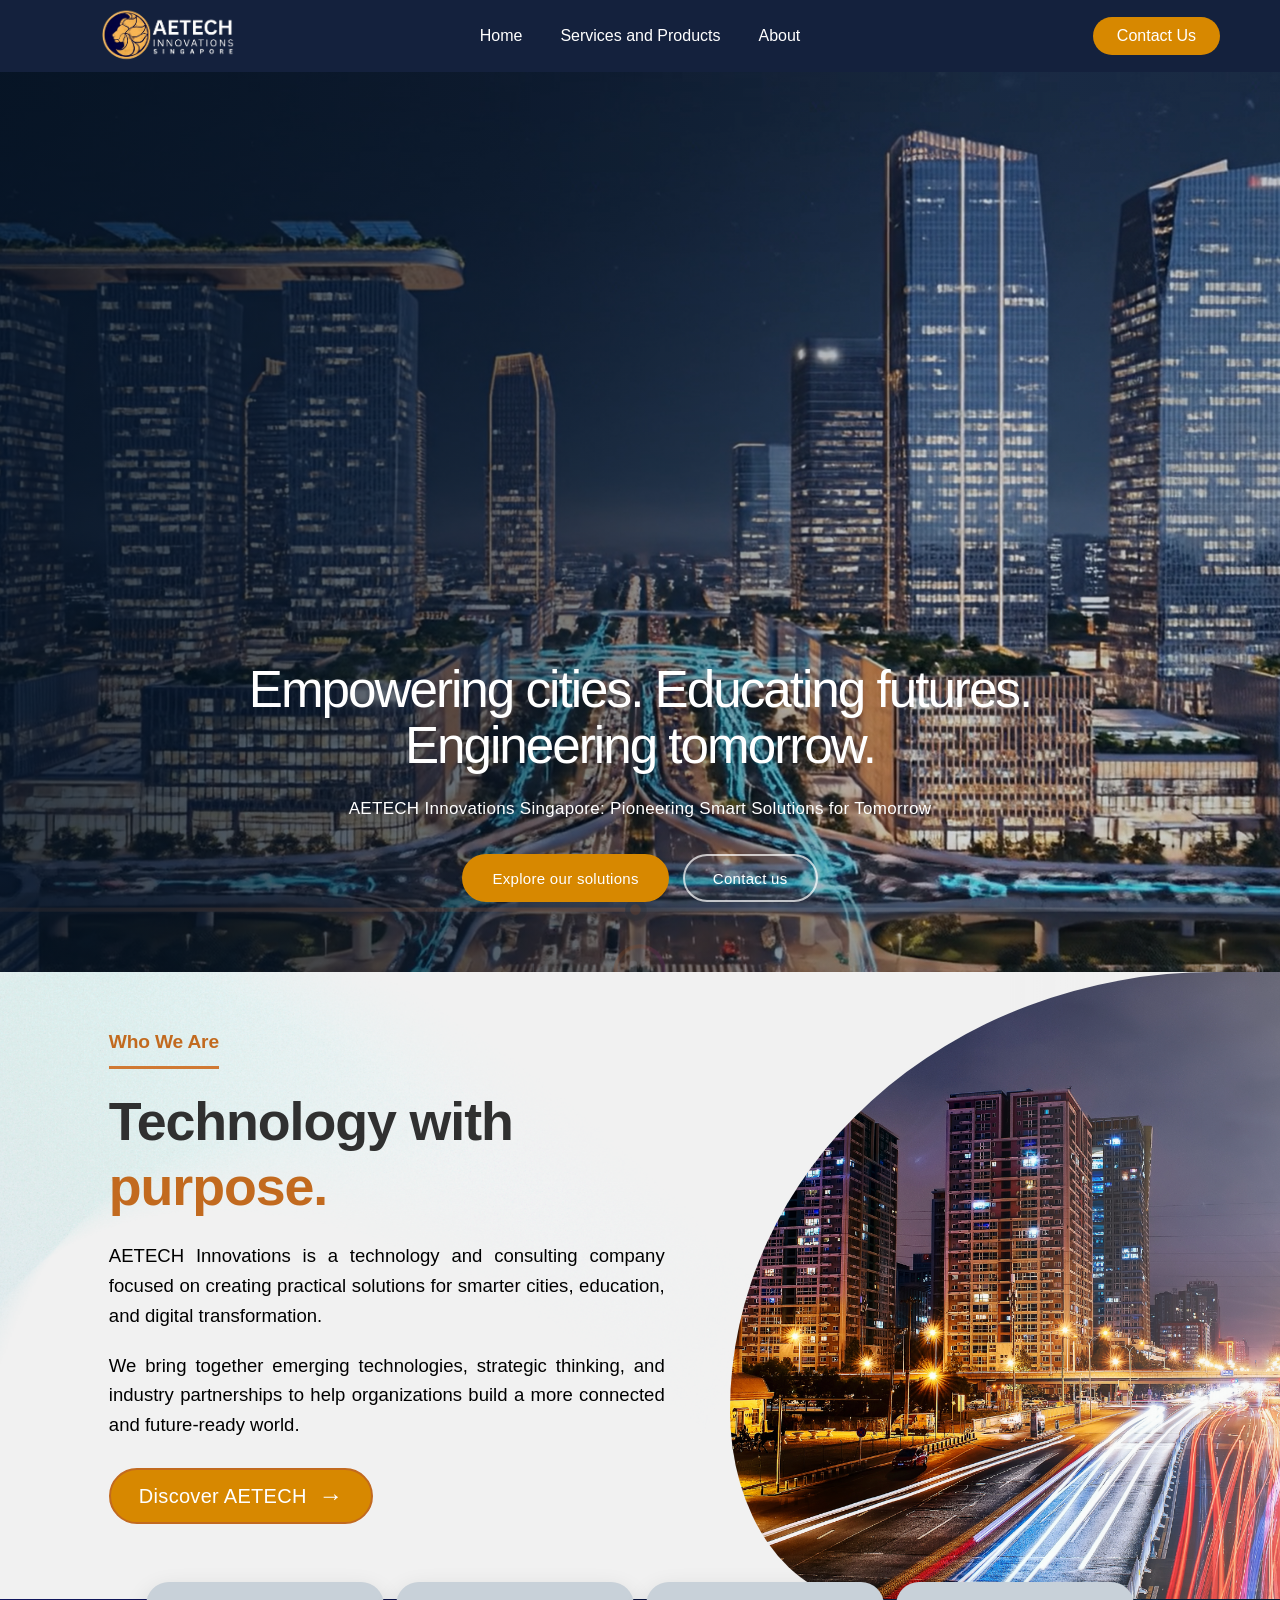
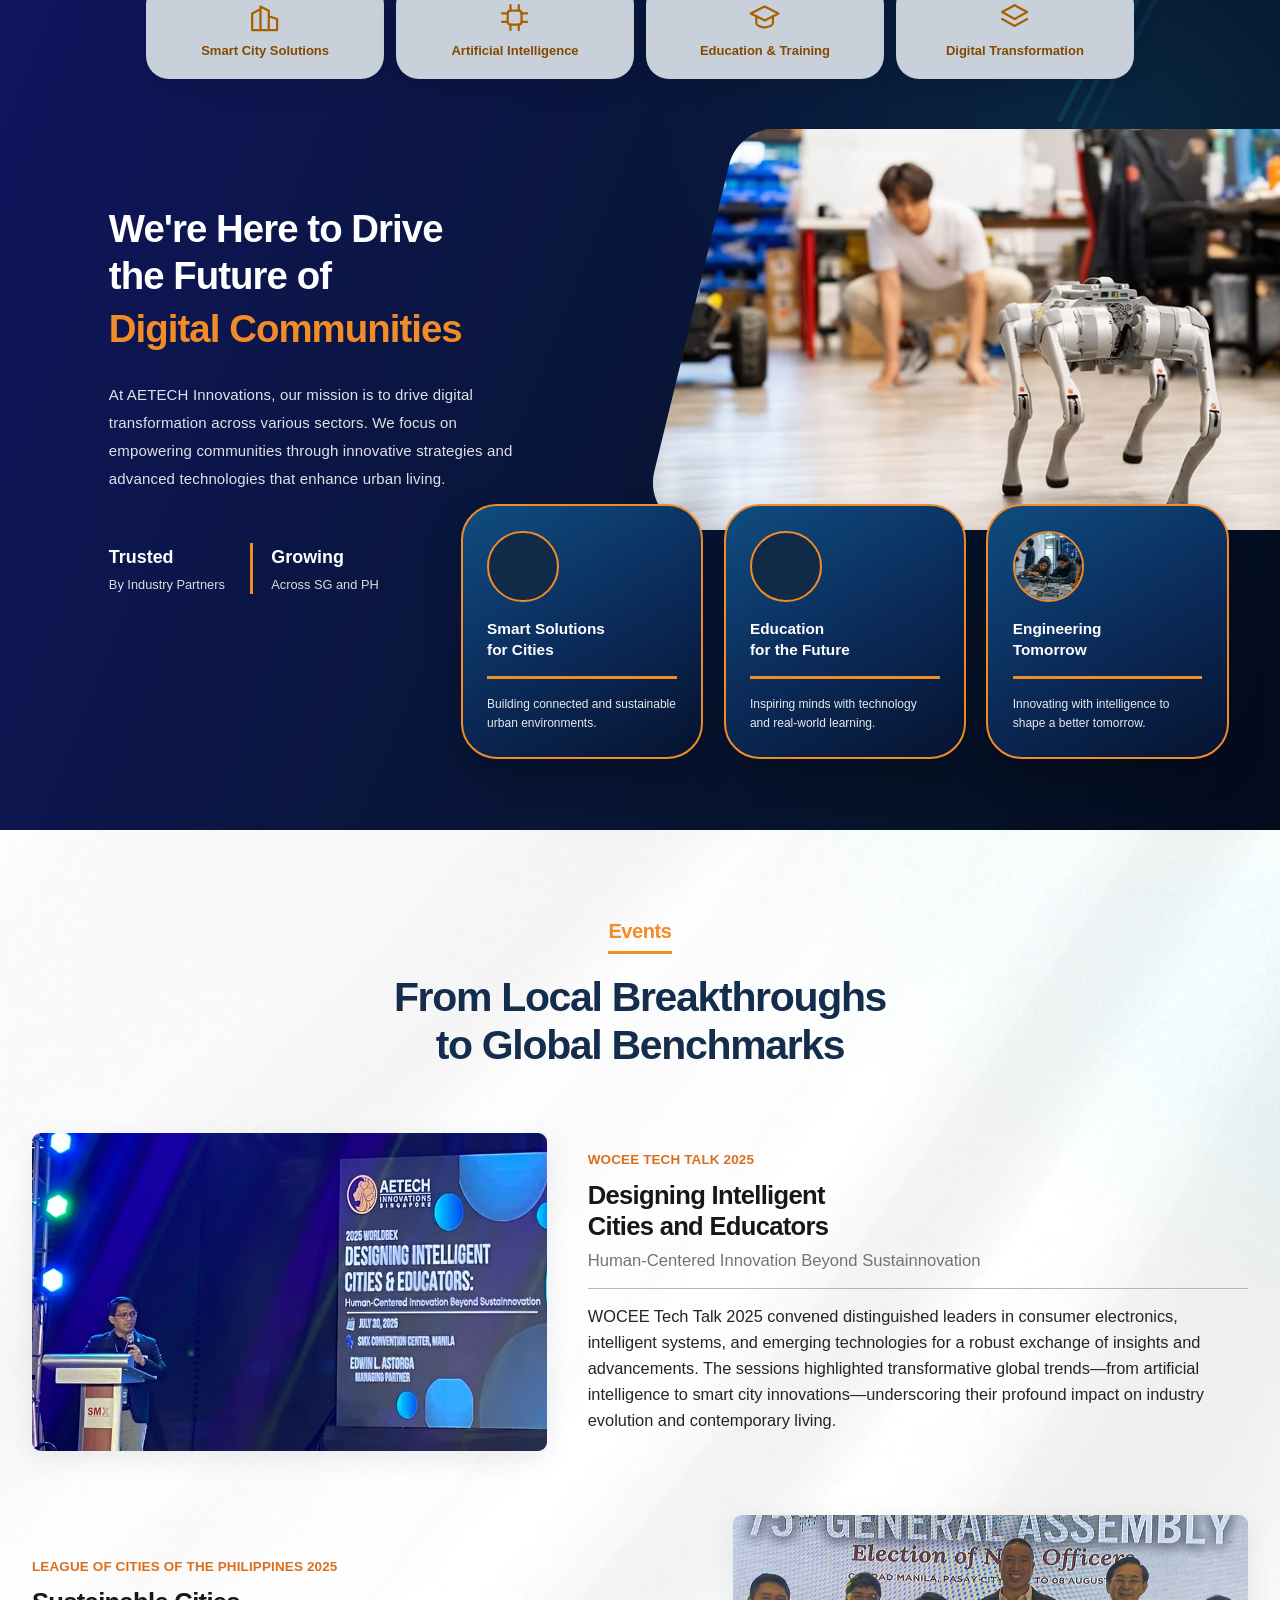
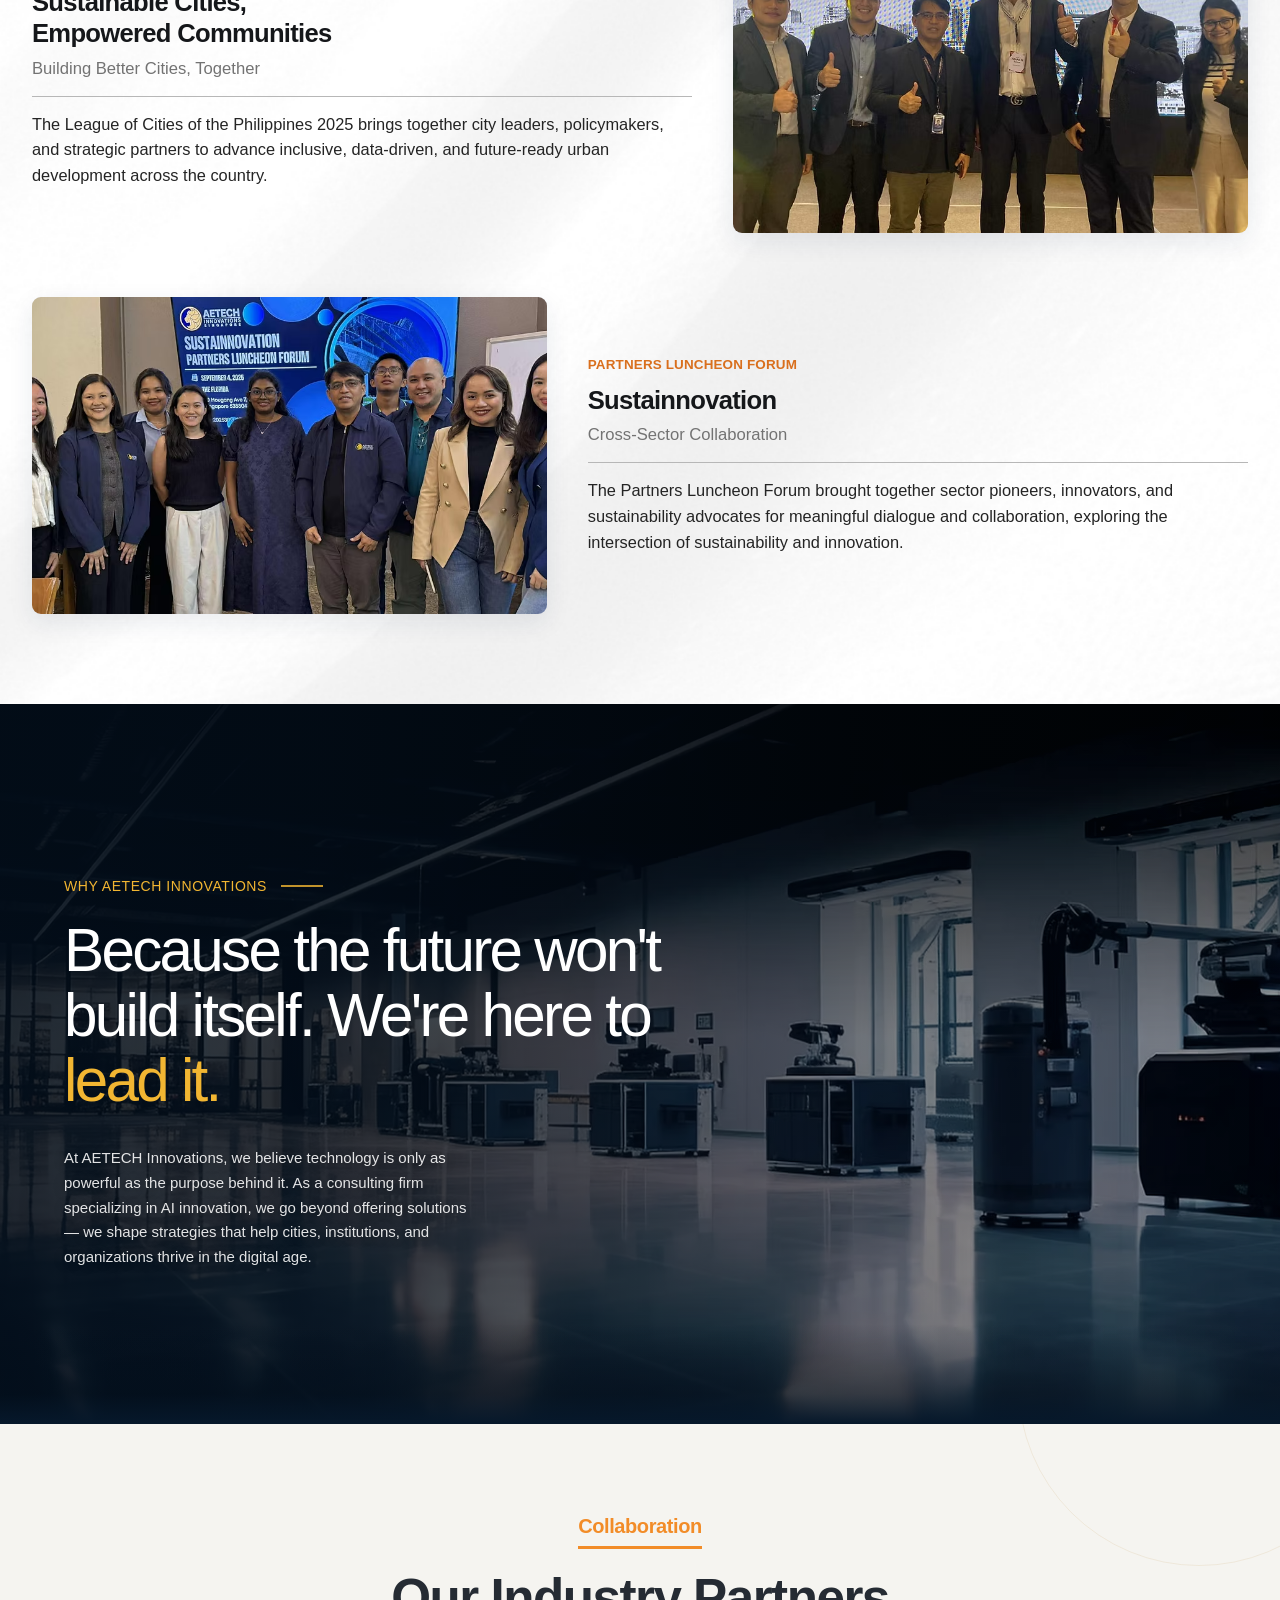
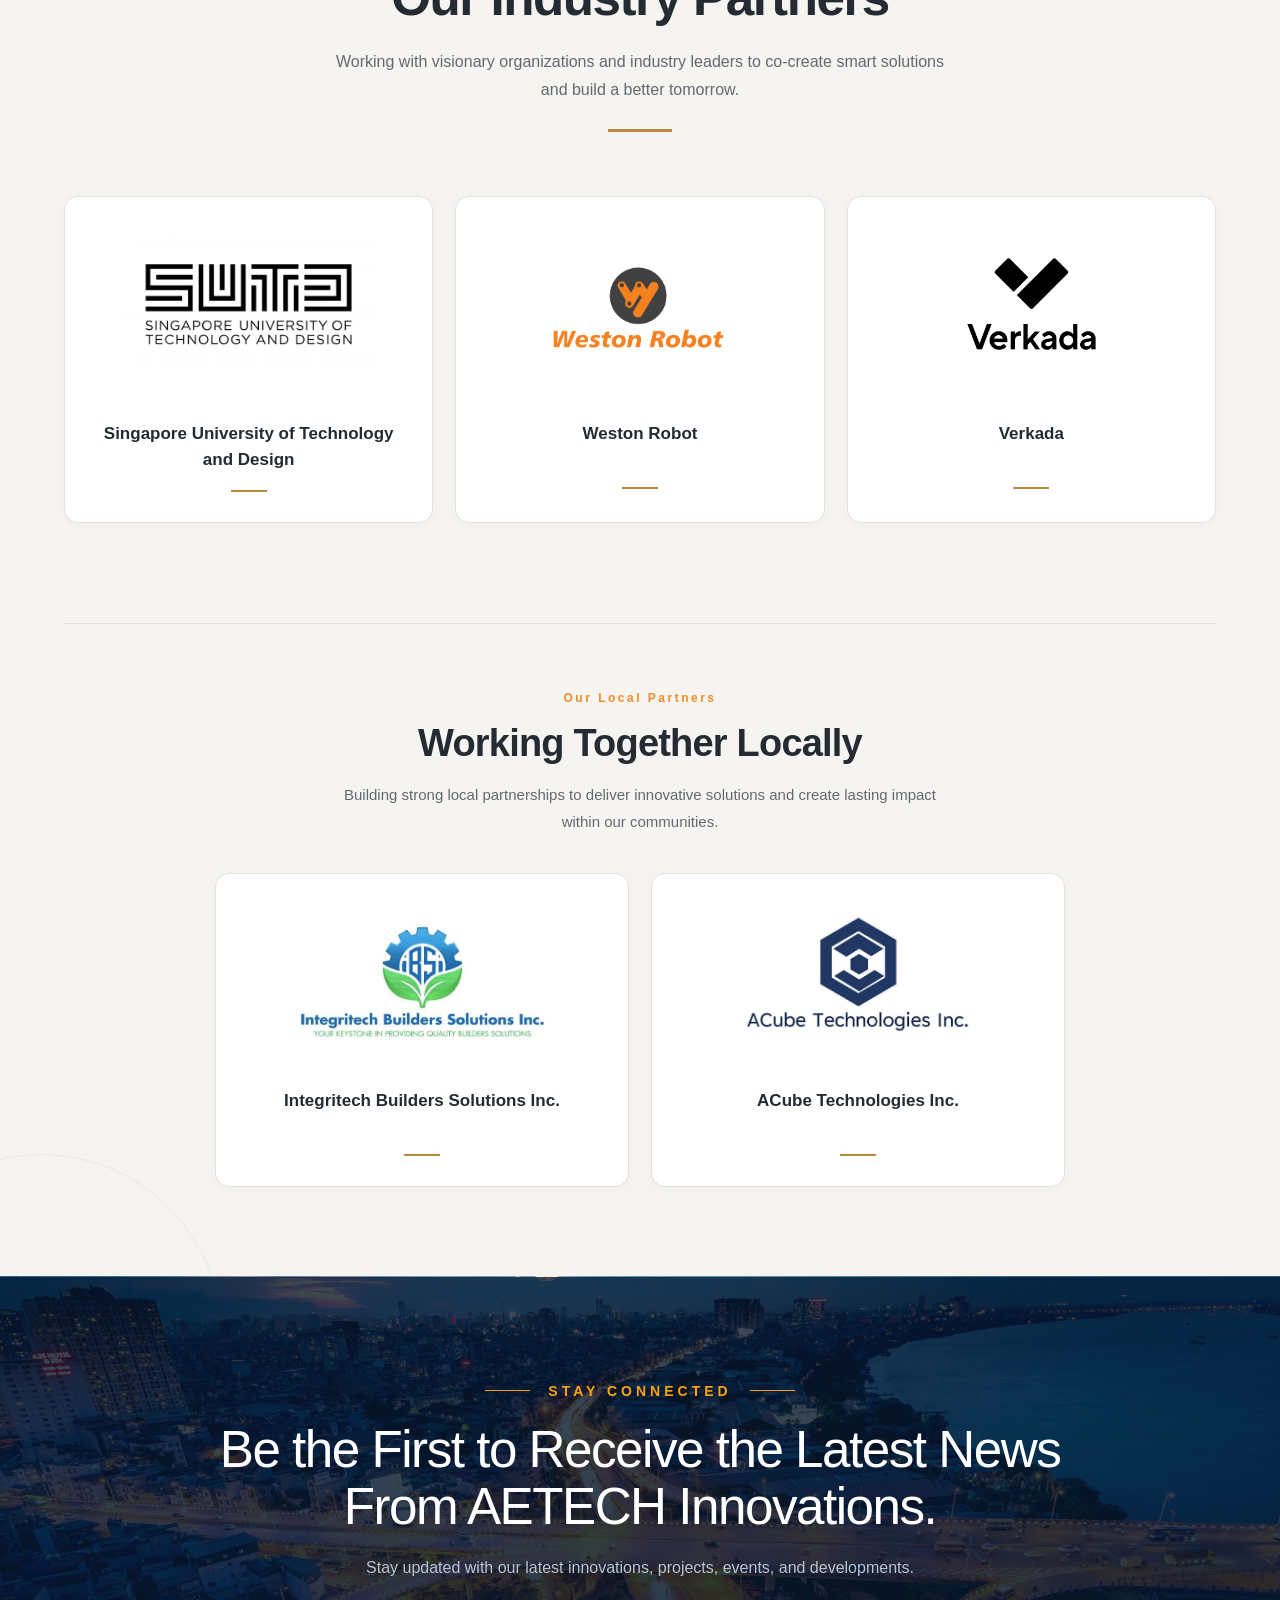
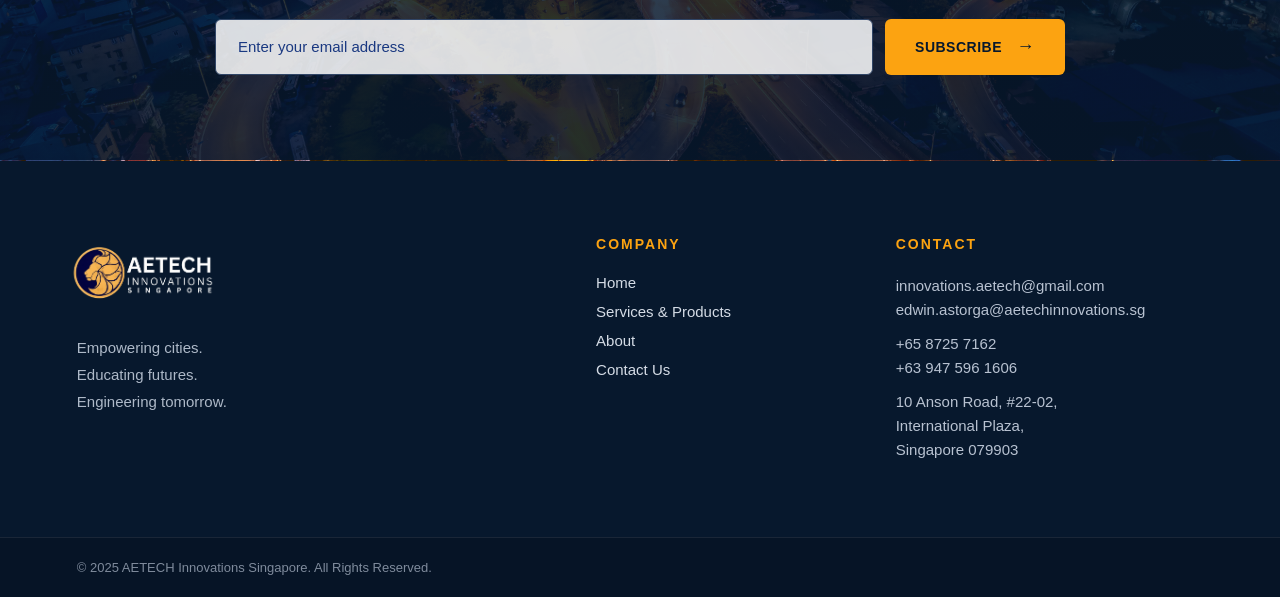
==== commit c0968104: "Redesign the home section and added small animation" ====
--- a/index.html
+++ b/index.html
@@ -4,6 +4,8 @@
     <meta charset="UTF-8">
     <meta name="viewport" content="width=device-width, initial-scale=1.0">
     <title>AETECH INNOVATIONS SINGAPORE - Empowering cities. Educating futures. Engineering tomorrow.</title>
+    <meta name="description" content="AETECH Innovations Singapore is a technology and consulting company creating practical solutions for smarter cities, education, and digital transformation.">
+    <link rel="stylesheet" href="css/base.css">
     <link rel="stylesheet" href="css/index.css">
     <link rel="icon" type="image/png" sizes="192x192" href="/android-chrome-192x192.png">
     <link rel="apple-touch-icon" sizes="180x180" href="/apple-touch-icon.png">
@@ -58,9 +60,18 @@
     <main>
         <!-- HERO SECTION -->
         <section class="hero">
-            <video class="hero-video" autoplay muted loop playsinline>
+            <video
+                class="hero-video"
+                autoplay
+                muted
+                loop
+                playsinline
+                preload="auto"
+                poster="/assets/home-hero-poster.png"
+                aria-hidden="true"
+                tabindex="-1"
+            >
                 <source src="/assets/home-hero1.mp4" type="video/mp4">
-                Your browser does not support the video tag.
             </video>
             <div class="hero-overlay"></div>
             <div class="hero-content">
@@ -70,24 +81,31 @@
                     Engineering tomorrow.
                 </h1>
                 <p>AETECH Innovations Singapore: Pioneering Smart Solutions for Tomorrow</p>
+                <div class="hero-actions">
+                    <a href="/pages/services-products.html" class="hero-btn hero-btn-primary">Explore our solutions</a>
+                    <a href="/pages/contact.html" class="hero-btn hero-btn-secondary">Contact us</a>
+                </div>
             </div>
         </section>
 
         <!-- ABOUT AETECH -->
         <section class="about-intro" id="about-intro">
             <div class="about-intro-container">
-                <div class="about-intro-label">
-                    <span>WHO WE ARE</span>
-                    <i></i>
-                </div>
-                <div class="about-intro-content">
-                    <div class="about-intro-heading">
+
+                <div class="about-intro-copy">
+                    <div class="about-intro-label" data-reveal>
+                        <span>Who We Are</span>
+                        <i></i>
+                    </div>
+
+                    <div class="about-intro-heading" data-reveal>
                         <h2>
                             Technology with
                             <span>purpose.</span>
                         </h2>
                     </div>
-                    <div class="about-intro-text">
+
+                    <div class="about-intro-text" data-reveal style="--reveal-delay: 120ms">
                         <p>
                             AETECH Innovations is a technology and consulting
                             company focused on creating practical solutions for
@@ -98,230 +116,198 @@
                             thinking, and industry partnerships to help organizations
                             build a more connected and future-ready world.
                         </p>
-                        <a href="/pages/about.html" class="about-intro-link">
-                            Discover AETECH <span>→</span>
+                        <a href="/pages/about.html" class="about-intro-link" data-reveal>
+                            Discover AETECH <span aria-hidden="true">→</span>
                         </a>
                     </div>
                 </div>
+
+                <!-- CURVED PHOTO (right side on desktop, below text on mobile) -->
+                <div class="about-intro-media" aria-hidden="true">
+                    <img src="/assets/who-we-are-rs-img.png" alt="" loading="lazy" decoding="async">
+                </div>
+
+                <ul class="about-intro-focus" aria-label="Our focus areas">
+                    <li data-reveal>
+                        <span class="about-intro-focus-icon" aria-hidden="true">
+                            <svg viewBox="0 0 24 24"><path d="M3 21V9l6-3v15M9 21V4l6 3v14M15 21V11l6 2v8M3 21h18"/></svg>
+                        </span>
+                        Smart City Solutions
+                    </li>
+                    <li data-reveal style="--reveal-delay: 80ms">
+                        <span class="about-intro-focus-icon" aria-hidden="true">
+                            <svg viewBox="0 0 24 24"><rect x="7" y="7" width="10" height="10" rx="2"/><path d="M9 3v4M15 3v4M9 17v4M15 17v4M3 9h4M3 15h4M17 9h4M17 15h4"/></svg>
+                        </span>
+                        Artificial Intelligence
+                    </li>
+                    <li data-reveal style="--reveal-delay: 160ms">
+                        <span class="about-intro-focus-icon" aria-hidden="true">
+                            <svg viewBox="0 0 24 24"><path d="M2 9l10-5 10 5-10 5-10-5z"/><path d="M6 11v5c0 1.5 3 3 6 3s6-1.5 6-3v-5"/></svg>
+                        </span>
+                        Education &amp; Training
+                    </li>
+                    <li data-reveal style="--reveal-delay: 240ms">
+                        <span class="about-intro-focus-icon" aria-hidden="true">
+                            <svg viewBox="0 0 24 24"><path d="M12 3l9 5-9 5-9-5 9-5z"/><path d="M3 13l9 5 9-5"/></svg>
+                        </span>
+                        Digital Transformation
+                    </li>
+                </ul>
+
             </div>
         </section>
 
         <!-- VISION SECTION -->
         <section class="vision" id="vision">
+
+            <!-- Parallelogram frame with rounded LEFT corners (r = 76) -->
+            <svg class="vision-clip-defs" width="0" height="0" aria-hidden="true" focusable="false">
+                <defs>
+                    <clipPath id="visionFrameClip" clipPathUnits="objectBoundingBox">
+                        <path d="M0.2115,0 L1,0 L1,1 L0.09434,1 C0.04634,1 0.010927,0.9283 0.022341,0.85397 L0.13932,0.09036 C0.14741,0.03732 0.17727,0 0.2115,0 Z"/>
+                    </clipPath>
+                </defs>
+            </svg>
+
             <div class="vision-container">
+
+                <!-- LEFT: CONTENT -->
                 <div class="vision-content">
-                    <span class="vision-label">OUR VISION</span>
-                    <div class="vision-label-line"></div>
-                    <h2>
+                    <span class="vision-label" data-reveal>Our Vision</span>
+
+                    <h2 data-reveal="style= --reveal-delay: 120ms">
                         We're Here to Drive<br>
                         the Future of<br>
                         <span>Digital Communities</span>
                     </h2>
-                    <p>
-                        At AETECH Innovations, our mission is to drive
-                        digital transformation across various sectors.
-                        We focus on empowering communities through
-                        innovative strategies and advanced technologies
-                        that enhance urban living.
-                    </p>
-                    <a href="/pages/about.html" class="vision-button">
-                        <span>Learn More About Us</span>
-                        <span class="vision-arrow">→</span>
-                    </a>
-                </div>
+
+                    <!-- FIXED: replaced <span class="vl"> approach with a clean <p> -->
+                    <p class="vision-body" data-reveal="style= --reveal-delay: 120ms">
+                        At AETECH Innovations, our mission is to drive digital
+                        transformation across various sectors. We focus on empowering
+                        communities through innovative strategies and advanced
+                        technologies that enhance urban living.
+                    </p>
+
+                    <div class="vision-stats" data-reveal="style= --reveal-delay: 120ms">
+                        <div class="vision-stat">
+                            <h3>Trusted</h3>
+                            <p>By Industry Partners</p>
+                        </div>
+                        <div class="vision-stat">
+                            <h3>Growing</h3>
+                            <p>Across SG and PH</p>
+                        </div>
+                    </div>
+                </div>
+
+                <!-- RIGHT: IMAGE (flush with the right edge) -->
                 <div class="vision-right">
-                    <div class="vision-image">
+                    <div class="vision-image" data-reveal="style= --reveal-delay: 120ms">
                         <img
                             src="/assets/vision-robot.avif"
-                            alt="AETECH robotics and engineering technology"
+                            alt="Robotics technology in an engineering laboratory"
+                            loading="lazy"
+                            decoding="async"
                         >
                     </div>
-
-                    <!-- THREE FEATURE BOXES -->
-                    <div class="vision-features">
-                        <!-- SMART CITIES -->
-                        <div class="vision-feature">
-                            <div class="feature-icon">
-                                <img src="/assets/smart-cities.jpg" alt="Smart Solutions for Cities">
-                            </div>
-                            <div class="feature-content">
-                                <h3>
-                                    Smart Solutions<br>
-                                    for Cities
-                                </h3>
-                                <div class="feature-line"></div>
-                                <p>
-                                    Building connected and sustainable
-                                    urban environments.
-                                </p>
-                            </div>
-                        </div>
-
-                        <!-- EDUCATION -->
-                        <div class="vision-feature">
-                            <div class="feature-icon">
-                                <img src="/assets/education.jpg" alt="Education for the Future">
-                            </div>
-                            <div class="feature-content">
-                                <h3>
-                                    Education<br>
-                                    for the Future
-                                </h3>
-                                <div class="feature-line"></div>
-                                <p>
-                                    Inspiring minds with technology
-                                    and real-world learning.
-                                </p>
-                            </div>
-                        </div>
-
-                        <!-- ENGINEERING -->
-                        <div class="vision-feature">
-                            <div class="feature-icon">
-                                <img src="/assets/engineering.jpg" alt="Engineering Tomorrow">
-                            </div>
-                            <div class="feature-content">
-                                <h3>
-                                    Engineering<br>
-                                    Tomorrow
-                                </h3>
-                                <div class="feature-line"></div>
-                                <p>
-                                    Innovating with intelligence
-                                    to shape a better tomorrow.
-                                </p>
-                            </div>
-                        </div>
-                    </div>
-                </div>
+                </div>
+
+                <!-- THREE FEATURE CARDS -->
+                <div class="vision-features">
+                    <article class="vision-feature" data-reveal="style= --reveal-delay: 120ms">
+                        <div class="feature-icon">
+                            <img src="/assets/smart-cities.jpg" alt="" loading="lazy" decoding="async">
+                        </div>
+                        <div class="feature-content">
+                            <h3>Smart Solutions<br>for Cities</h3>
+                            <div class="feature-line"></div>
+                            <p>Building connected and sustainable urban environments.</p>
+                        </div>
+                    </article>
+
+                    <article class="vision-feature" data-reveal="style= --reveal-delay: 160ms">
+                        <div class="feature-icon">
+                            <img src="/assets/education.jpg" alt="" loading="lazy" decoding="async">
+                        </div>
+                        <div class="feature-content">
+                            <h3>Education<br>for the Future</h3>
+                            <div class="feature-line"></div>
+                            <p>Inspiring minds with technology and real-world learning.</p>
+                        </div>
+                    </article>
+
+                    <article class="vision-feature" data-reveal="style= --reveal-delay: 200ms">
+                        <div class="feature-icon">
+                            <img src="/assets/engineering.jpg" alt="" loading="lazy" decoding="async">
+                        </div>
+                        <div class="feature-content">
+                            <h3>Engineering<br>Tomorrow</h3>
+                            <div class="feature-line"></div>
+                            <p>Innovating with intelligence to shape a better tomorrow.</p>
+                        </div>
+                    </article>
+                </div>
+
             </div>
         </section>
 
         <!-- EVENTS SECTION -->
-        <section class="events" id="events">
+        <section class="events" id="events" aria-labelledby="events-title">
             <div class="events-container">
-                <div class="events-header">
-                    <div class="events-top-row">
-                        <span class="events-label">EVENTS</span>
-                    </div>
-                    <h2>From local breakthroughs to global benchmarks</h2>
-                </div>
-
-                <!-- CAROUSEL -->
-                <div class="events-carousel-wrapper">
-                    <!-- LEFT ARROW -->
-                    <button
-                        class="event-nav event-prev"
-                        id="eventPrev"
-                        aria-label="Previous event"
-                    >
-                        ←
-                    </button>
-
-                    <!-- LEFT EVENT -->
-                    <article class="event-card event-left">
-                        <div class="event-image">
-                            <img
+                <header class="events-header" data-reveal>
+                    <span class="events-label">Events</span>
+                    <h2 id="events-title">From Local Breakthroughs to Global Benchmarks</h2>
+                </header>
+
+                <div class="events-list">
+                    <!-- EVENT 1: IMAGE LEFT, CONTENT RIGHT -->
+                    <article class="event-row event-row-image-left" data-reveal="style= --reveal-delay: 120ms">
+                        <button class="event-image" type="button" aria-label="View image: WOCEE Tech Talk 2025">
+                            <img loading="lazy" decoding="async"
+                                src="/assets/event1.avif"
+                                alt="Speaker presenting at WOCEE Tech Talk 2025">
+                        </button>
+                        <div class="event-info">
+                            <span class="event-category">WOCEE TECH TALK 2025</span>
+                            <h3>Designing Intelligent<br class="desktop-break"> Cities and Educators</h3>
+                            <p class="event-subtitle">Human-Centered Innovation Beyond Sustainnovation</p>
+                            <div class="event-description-divider"></div>
+                            <p class="event-description">WOCEE Tech Talk 2025 convened distinguished leaders in consumer electronics, intelligent systems, and emerging technologies for a robust exchange of insights and advancements. The sessions highlighted transformative global trends—from artificial intelligence to smart city innovations—underscoring their profound impact on industry evolution and contemporary living.</p>
+                        </div>
+                    </article>
+
+                    <!-- EVENT 2: CONTENT LEFT, IMAGE RIGHT -->
+                    <article class="event-row event-row-image-right" data-reveal="style= --reveal-delay: 120ms">
+                        <div class="event-info">
+                            <span class="event-category">LEAGUE OF CITIES OF THE PHILIPPINES 2025</span>
+                            <h3>Sustainable Cities,<br class="desktop-break"> Empowered Communities</h3>
+                            <p class="event-subtitle">Building Better Cities, Together</p>
+                            <div class="event-description-divider"></div>
+                            <p class="event-description">The League of Cities of the Philippines 2025 brings together city leaders, policymakers, and strategic partners to advance inclusive, data-driven, and future-ready urban development across the country.</p>
+                        </div>
+                        <button class="event-image" type="button" aria-label="View image: League of Cities of the Philippines 2025">
+                            <img loading="lazy" decoding="async"
                                 src="/assets/event2.avif"
-                                alt="League of Cities of the Philippines 2025"
-                            >
-                        </div>
+                                alt="Participants at the League of Cities of the Philippines 2025">
+                        </button>
+                    </article>
+
+                    <!-- EVENT 3: IMAGE LEFT, CONTENT RIGHT -->
+                    <article class="event-row event-row-image-left" data-reveal="style= --reveal-delay: 120ms">
+                        <button class="event-image" type="button" aria-label="View image: Partners Luncheon Forum">
+                            <img loading="lazy" decoding="async"
+                                src="/assets/event3.avif"
+                                alt="Participants at the Partners Luncheon Forum">
+                        </button>
                         <div class="event-info">
-                            <span class="event-category">
-                                LEAGUE OF CITIES OF THE PHILIPPINES 2025
-                            </span>
-                            <h3>
-                                Sustainable Cities,<br>
-                                Empowered Communities
-                            </h3>
-                            <p class="event-subtitle">
-                                Building Better Cities, Together
-                            </p>
+                            <span class="event-category">PARTNERS LUNCHEON FORUM</span>
+                            <h3>Sustainnovation</h3>
+                            <p class="event-subtitle">Cross-Sector Collaboration</p>
                             <div class="event-description-divider"></div>
-                            <p class="event-description">
-                                The League of Cities of the Philippines 2025 brings
-                                together city leaders, policymakers, and strategic
-                                partners to advance inclusive, data-driven, and
-                                future-ready urban development across the country.
-                            </p>
+                            <p class="event-description">The Partners Luncheon Forum brought together sector pioneers, innovators, and sustainability advocates for meaningful dialogue and collaboration, exploring the intersection of sustainability and innovation.</p>
                         </div>
                     </article>
-
-                    <!-- FEATURED CENTER EVENT -->
-                    <article class="event-card event-center">
-                        <div class="event-image">
-                            <img
-                                src="/assets/event1.avif"
-                                alt="WOCEE Tech Talk 2025"
-                            >
-                        </div>
-                        <div class="event-info">
-                            <span class="event-category">
-                                WOCEE TECH TALK 2025
-                            </span>
-                            <h3>
-                                Designing Intelligent<br>
-                                Cities and Educators
-                            </h3>
-                            <p class="event-subtitle">
-                                Human-Centered Innovation Beyond Sustainnovation
-                            </p>
-                            <div class="event-description-divider"></div>
-                            <p class="event-description">
-                                WOCEE Tech Talk 2025 convened distinguished leaders
-                                in consumer electronics, intelligent systems, and
-                                emerging technologies for a robust exchange of
-                                insights and advancements. The sessions highlighted
-                                transformative global trends—from artificial
-                                intelligence to smart city innovations—underscoring
-                                their profound impact on industry evolution and
-                                contemporary living.
-                            </p>
-                        </div>
-                    </article>
-
-                    <!-- RIGHT EVENT -->
-                    <article class="event-card event-right">
-                        <div class="event-image">
-                            <img
-                                src="/assets/event3.avif"
-                                alt="Partners Luncheon Forum"
-                            >
-                        </div>
-                        <div class="event-info">
-                            <span class="event-category">
-                                PARTNERS LUNCHEON FORUM
-                            </span>
-                            <h3>Sustainnovation</h3>
-                            <p class="event-subtitle">
-                                Cross-Sector Collaboration
-                            </p>
-                            <div class="event-description-divider"></div>
-                            <p class="event-description">
-                                The Partners Luncheon Forum brought together
-                                sector pioneers, innovators, and sustainability
-                                advocates for meaningful dialogue and collaboration,
-                                exploring the intersection of sustainability and
-                                innovation.
-                            </p>
-                        </div>
-                    </article>
-
-                    <!-- RIGHT ARROW -->
-                    <button
-                        class="event-nav event-next"
-                        id="eventNext"
-                        aria-label="Next event"
-                    >
-                        →
-                    </button>
-                </div>
-
-                <!-- PAGINATION -->
-                <div class="event-pagination">
-                    <button class="event-dot active" data-slide="0"></button>
-                    <button class="event-dot" data-slide="1"></button>
-                    <button class="event-dot" data-slide="2"></button>
                 </div>
             </div>
         </section>
@@ -347,7 +333,7 @@
         <!-- WHY AETECH INNOVATIONS -->
         <section class="why-aetech">
             <div class="why-aetech-bg">
-                <img
+                <img loading="lazy" decoding="async"
                     src="/assets/why-aetech.avif"
                     alt="AETECH Innovations engineering and robotics facility"
                 >
@@ -360,8 +346,8 @@
                         <i></i>
                     </div>
                     <h2>
-                        Because the future won’t build itself.
-                        We’re here to <span>lead it.</span>
+                        Because the future won't build itself.
+                        We're here to <span>lead it.</span>
                     </h2>
                     <p>
                         At AETECH Innovations, we believe technology is only as
@@ -380,19 +366,19 @@
 
                 <!-- SECTION HEADING -->
                 <div class="collaboration-heading">
-                    <span class="section-label">COLLABORATION</span>
-                    <h2>Our Industry Partners</h2>
-                    <p>
+                    <span class="section-label" data-reveal>Collaboration</span>
+                    <h2 data-reveal>Our Industry Partners</h2>
+                    <p data-reveal>
                         Working with visionary organizations and industry leaders
                         to co-create smart solutions and build a better tomorrow.
                     </p>
                     <div class="heading-line"></div>
                 </div>
 
-                <div class="industry-partners">
+                <div class="industry-partners" data-reveal="style --reveal-dalay 120ms">
                     <a href="https://www.sutd.edu.sg/" target="_blank" rel="noopener noreferrer" class="partner-card">
                         <div class="partner-logo">
-                            <img src="/assets/singapore-university.avif" alt="Singapore University of Technology and Design">
+                            <img loading="lazy" decoding="async" src="/assets/singapore-university.avif" alt="Singapore University of Technology and Design">
                         </div>
                         <div class="partner-info">
                             <h3>Singapore University of Technology and Design</h3>
@@ -402,7 +388,7 @@
 
                     <a href="https://www.westonrobot.com/" target="_blank" rel="noopener noreferrer" class="partner-card">
                         <div class="partner-logo">
-                            <img src="/assets/weston.png" alt="Weston Robot">
+                            <img loading="lazy" decoding="async" src="/assets/weston.png" alt="Weston Robot">
                         </div>
                         <div class="partner-info">
                             <h3>Weston Robot</h3>
@@ -412,7 +398,7 @@
 
                     <a href="https://www.verkada.com/" target="_blank" rel="noopener noreferrer" class="partner-card">
                         <div class="partner-logo">
-                            <img src="/assets/verkada.avif" alt="Verkada">
+                            <img loading="lazy" decoding="async" src="/assets/verkada.avif" alt="Verkada">
                         </div>
                         <div class="partner-info">
                             <h3>Verkada</h3>
@@ -425,9 +411,9 @@
                 <div class="local-partner-section">
 
                     <div class="local-partner-heading">
-                        <span>OUR LOCAL PARTNERS</span>
-                        <h2>Working Together Locally</h2>
-                        <p>
+                        <span data-reveal="style--reveal-delay 120ms">Our Local Partners</span>
+                        <h2 data-reveal>Working Together Locally</h2>
+                        <p data-reveal>
                             Building strong local partnerships to deliver
                             innovative solutions and create lasting impact
                             within our communities.
@@ -435,12 +421,12 @@
                     </div>
 
                     <!-- LOCAL PARTNER CARDS -->
-                    <div class="local-partners-grid">
+                    <div class="local-partners-grid" data-reveal>
 
                         <!-- INTEGRITECH -->
                         <a href="https://integritechbuilders.com/" target="_blank" rel="noopener noreferrer" class="local-partner-card">
                             <div class="local-partner-logo">
-                                <img src="/assets/integritech.jpg" alt="Integritech Builders Solutions Inc.">
+                                <img loading="lazy" decoding="async" src="/assets/integritech.jpg" alt="Integritech Builders Solutions Inc.">
                             </div>
                             <div class="local-partner-info">
                                 <h3>Integritech Builders Solutions Inc.</h3>
@@ -451,7 +437,7 @@
                         <!-- ACUBE TECHNOLOGIES -->
                         <div class="local-partner-card">
                             <div class="local-partner-logo">
-                                <img
+                                <img loading="lazy" decoding="async"
                                     src="/assets/acube.jpg"
                                     alt="ACube Technologies Inc."
                                 >
@@ -501,7 +487,7 @@
 
                 <div class="footer-brand">
                     <a href="index.html" class="footer-logo">
-                        <img
+                        <img loading="lazy" decoding="async"
                             src="/assets/aetech-logo1.png"
                             alt="AETECH Innovations Singapore"
                         >
@@ -549,6 +535,7 @@
         </div>
     </footer>
 
+    <script src="https://cdn.jsdelivr.net/npm/@emailjs/browser@4/dist/email.min.js"></script>
     <script src="/js/index.js"></script>
 </body>
 </html>
--- a/css/base.css
+++ b/css/base.css
@@ -0,0 +1,79 @@
+/* =========================================================
+   AETECH — SHARED BASE STYLES
+   Loaded on every page BEFORE the page-specific stylesheet.
+   Only add rules here that apply to all pages.
+========================================================= */
+
+/* ---------- Design tokens (use these for all new work) ---------- */
+:root {
+    --color-navy-900: #0b1728;
+    --color-navy-800: #14213D;
+    --color-accent: #D78800;
+    --color-accent-hover: #FFA200;
+    --color-accent-light: #FCA311;
+    --color-white: #ffffff;
+    --color-focus: #FCA311;
+
+    --radius-pill: 25px;
+    --radius-card: 14px;
+}
+
+/* ---------- Keyboard focus (was missing on every page) ---------- */
+:focus-visible {
+    outline: 3px solid var(--color-focus);
+    outline-offset: 3px;
+}
+
+/* ---------- Newsletter feedback message (created by js/main.js) ---------- */
+.newsletter-status {
+    min-height: 1.4em;
+    margin-top: 12px;
+    font-size: 14px;
+    line-height: 1.4;
+    color: rgba(255, 255, 255, 0.85);
+}
+
+.newsletter-status.success {
+    color: #7ee2a8;
+}
+
+.newsletter-status.error {
+    color: #ff9b9b;
+}
+
+.newsletter-form button:disabled {
+    opacity: 0.7;
+    cursor: not-allowed;
+}
+
+/* ---------- Scroll reveal (activated by js/main.js) ----------
+   Content stays visible if JavaScript is unavailable: the hidden state
+   only applies once main.js adds .reveal-ready to <html>. */
+.reveal-ready [data-reveal] {
+    opacity: 0;
+    transform: translateY(18px);
+    transition:
+        opacity 0.6s ease,
+        transform 0.6s ease;
+    transition-delay: var(--reveal-delay, 0ms);
+}
+
+.reveal-ready [data-reveal].is-visible {
+    opacity: 1;
+    transform: none;
+}
+
+/* ---------- Respect reduced-motion preferences ---------- */
+@media (prefers-reduced-motion: reduce) {
+    html {
+        scroll-behavior: auto !important;
+    }
+
+    *,
+    *::before,
+    *::after {
+        animation-duration: 0.01ms !important;
+        animation-iteration-count: 1 !important;
+        transition-duration: 0.01ms !important;
+    }
+}
--- a/css/index.css
+++ b/css/index.css
@@ -26,29 +26,23 @@
 
 .nav {
     position: relative;
-
     display: grid;
     grid-template-columns: 1fr auto 1fr;
     align-items: center;
-
     width: 100%;
     min-height: 72px;
 }
 
-
 /* LOGO */
-
 .logo {
     display: flex;
     align-items: center;
-
     text-decoration: none;
     flex-shrink: 0;
 }
 
 .logo img {
     display: block;
-
     height: 72px;
     width: auto;
 }
@@ -60,7 +54,6 @@
 .nav > .contact-btn {
     justify-self: end;
 }
-
 
 /* DESKTOP NAVIGATION */
 .nav-links {
@@ -116,7 +109,6 @@
     transform: translateY(-1px);
 }
 
-
 /* HAMBURGER */
 .hamburger {
     display: none;
@@ -145,18 +137,9 @@
         top 0.3s ease;
 }
 
-.hamburger span:nth-child(1) {
-    top: 13px;
-}
-
-.hamburger span:nth-child(2) {
-    top: 21px;
-}
-
-.hamburger span:nth-child(3) {
-    top: 29px;
-}
-
+.hamburger span:nth-child(1) { top: 13px; }
+.hamburger span:nth-child(2) { top: 21px; }
+.hamburger span:nth-child(3) { top: 29px; }
 
 /* HAMBURGER ACTIVE */
 .hamburger.active span:nth-child(1) {
@@ -172,7 +155,6 @@
     top: 21px;
     transform: rotate(-45deg);
 }
-
 
 /* MOBILE MENU */
 .mobile-menu {
@@ -184,8 +166,7 @@
     width: 100%;
     background: #14213D;
     border-top: 1px solid rgba(255, 255, 255, 0.08);
-    box-shadow:
-        0 15px 30px rgba(0, 0, 0, 0.25);
+    box-shadow: 0 15px 30px rgba(0, 0, 0, 0.25);
     z-index: 1000;
 }
 
@@ -202,8 +183,7 @@
 
 .mobile-menu li {
     width: 100%;
-    border-bottom:
-        1px solid rgba(255, 255, 255, 0.08);
+    border-bottom: 1px solid rgba(255, 255, 255, 0.08);
 }
 
 .mobile-menu li:last-child {
@@ -224,7 +204,6 @@
 }
 
 /* MOBILE CONTACT BUTTON */
-
 .mobile-contact-btn {
     margin-top: 14px;
     padding: 13px 20px !important;
@@ -239,9 +218,7 @@
     color: #ffffff !important;
 }
 
-
 /* MOBILE / TABLET */
-
 @media (max-width: 1000px) {
     .site {
         padding: 0 20px;
@@ -251,12 +228,10 @@
         min-height: 58px;
     }
 
-    /* Smaller logo */
     .logo img {
         height: 45px;
     }
 
-    /* Hide desktop links */
     .nav-links {
         display: none;
     }
@@ -265,16 +240,12 @@
         display: none;
     }
 
-    /* Show hamburger */
     .hamburger {
         display: block;
     }
-
-}
-
+}
 
 /* SMALL MOBILE */
-
 @media (max-width: 480px) {
     .site {
         padding: 0 16px;
@@ -297,57 +268,60 @@
         left: 8px;
         width: 25px;
     }
-
-}
-
-/* HERO SECTION */ 
+}
+
+/* =========================================
+   HERO SECTION
+========================================= */
 .hero {
     position: relative;
     width: 100%;
     min-height: 100vh;
+    min-height: 100svh;
     overflow: hidden;
     display: flex;
     align-items: flex-end;
     justify-content: center;
-}
-
-/* HERO VIDEO */ 
-.hero-video { 
-    position: absolute; 
-    top: 0; 
-    left: 0; 
-    width: 100%; 
-    height: 100%; 
-    object-fit: cover; 
-    z-index: 0; 
-} 
-
-/* VIDEO OVERLAY */ 
-.hero-overlay { 
-    position: absolute; 
-    top: 0; 
-    left: 0; 
-    width: 100%; 
-    height: 100%; 
-    background: linear-gradient( 90deg, rgba(4, 18, 35, 0.82) 0%, 
-    rgba(4, 18, 35, 0.58) 40%, rgba(4, 18, 35, 0.18) 75%, 
-    rgba(4, 18, 35, 0.25) 100% ); z-index: 1; 
-
-}
-
-/* HERO CONTENT */ 
-.hero-content { 
-    position: relative; 
-    z-index: 2; 
-    width: 100%; 
+    background-color: #0b1728; /* shows while the video/poster loads */
+}
+
+.hero-video {
+    position: absolute;
+    top: 0;
+    left: 0;
+    width: 100%;
+    height: 100%;
+    object-fit: cover;
+    z-index: 0;
+}
+
+.hero-overlay {
+    position: absolute;
+    top: 0;
+    left: 0;
+    width: 100%;
+    height: 100%;
+    background: linear-gradient(
+        90deg,
+        rgba(4, 18, 35, 0.82) 0%,
+        rgba(4, 18, 35, 0.58) 40%,
+        rgba(4, 18, 35, 0.18) 75%,
+        rgba(4, 18, 35, 0.25) 100%
+    );
+    z-index: 1;
+}
+
+.hero-content {
+    position: relative;
+    z-index: 2;
+    width: 100%;
     max-width: 1450px;
-    padding-left: 3%; 
-    padding-right: 3%; 
+    padding-left: 3%;
+    padding-right: 3%;
     padding-bottom: 70px;
     text-align: center;
-} 
-    
-/* HERO TITLE */ 
+}
+
 .hero-content h1 {
     max-width: 1250px;
     width: 100%;
@@ -359,7 +333,6 @@
     margin: 0 auto 22px auto;
 }
 
-/* HERO DESCRIPTION */ 
 .hero-content p {
     max-width: 800px;
     font-size: 17px;
@@ -368,79 +341,94 @@
     letter-spacing: 0.3px;
     color: #ffffff;
     margin: 0 auto;
-} 
-
-/* TABLET */ 
-@media (max-width: 900px) { 
-    .site { 
-        height: 80px; 
-        padding: 12px 4%; 
-    } 
-    .logo img { 
-        height: 55px; 
-    } 
-    .nav-links { 
-        gap: 20px; 
-    } 
-    .nav-links a { 
-        font-size: 14px; 
-    } 
-    .contact-btn { 
-        min-width: 95px; 
-        padding: 10px 18px; 
-    } 
-    .hero-content { 
-        padding-left: 7%; 
-        padding-right: 7%; 
-    } 
-    .hero-content h1 { 
-        font-size: clamp(45px, 7vw, 65px); 
-    } 
-} 
-
-/* MOBILE */ 
-@media (max-width: 650px) { 
-    .site { 
-        height: auto; 
-        padding: 15px 5%; 
-    } 
-    .nav { 
-        flex-direction: column; 
-        gap: 15px; 
-    } 
-    .logo img { 
-        height: 50px; 
-    } 
-    .nav-links { 
-        width: 100%; 
-        justify-content: center; 
-        gap: 15px; 
-    } 
-    .nav-links a { 
-        font-size: 12px; 
-    } 
-    .contact-btn { 
-        min-width: auto; 
-        padding: 8px 15px; 
-    } 
-    .hero { 
-        min-height: 100vh; 
-    } 
-    .hero-content { 
-        padding-bottom: 40px; 
-        padding-left: 7%; 
-        padding-right: 7%; 
-    } 
-    .hero-content h1 { 
-        font-size: clamp(40px, 11vw, 58px); 
-        line-height: 1.08; 
-        letter-spacing: -1px; 
-        margin-bottom: 25px; 
-    } 
-    .hero-content p { 
-        font-size: 14px; 
-        max-width: 90%; 
-    } 
+}
+
+.hero-actions {
+    display: flex;
+    flex-wrap: wrap;
+    justify-content: center;
+    gap: 14px;
+    margin-top: 32px;
+}
+
+.hero-btn {
+    display: inline-flex;
+    align-items: center;
+    justify-content: center;
+    min-height: 48px;
+    padding: 12px 28px;
+    border: 2px solid transparent;
+    border-radius: var(--radius-pill);
+    font-size: 15px;
+    font-weight: 500;
+    letter-spacing: 0.3px;
+    text-decoration: none;
+    color: var(--color-white);
+    transition:
+        background-color 0.3s ease,
+        border-color 0.3s ease,
+        transform 0.3s ease;
+}
+
+.hero-btn-primary {
+    background-color: var(--color-accent);
+    border-color: var(--color-accent);
+}
+
+.hero-btn-primary:hover {
+    background-color: var(--color-accent-hover);
+    border-color: var(--color-accent-hover);
+    transform: translateY(-1px);
+}
+
+.hero-btn-secondary {
+    border-color: rgba(255, 255, 255, 0.7);
+    background-color: rgba(255, 255, 255, 0.06);
+}
+
+.hero-btn-secondary:hover {
+    background-color: rgba(255, 255, 255, 0.16);
+    border-color: var(--color-white);
+}
+
+@media (max-width: 900px) {
+    .hero-content {
+        padding-left: 7%;
+        padding-right: 7%;
+    }
+
+    .hero-content h1 {
+        font-size: clamp(45px, 7vw, 65px);
+    }
+}
+
+@media (max-width: 650px) {
+    .hero-content {
+        padding-bottom: 40px;
+        padding-left: 7%;
+        padding-right: 7%;
+    }
+
+    .hero-content h1 {
+        font-size: clamp(40px, 11vw, 58px);
+        line-height: 1.08;
+        letter-spacing: -1px;
+        margin-bottom: 25px;
+    }
+
+    .hero-content p {
+        font-size: 14px;
+        max-width: 90%;
+    }
+
+    .hero-actions {
+        flex-direction: column;
+        align-items: stretch;
+        max-width: 320px;
+        margin-left: auto;
+        margin-right: auto;
+        margin-top: 26px;
+    }
 }
 
 /* SHARED SECTION STYLES */
@@ -460,1439 +448,960 @@
     text-align: center;
 }
 
-/* ABOUT AETECH INTRO */
-
+/* =========================================
+   WHO WE ARE
+========================================= */
 .about-intro {
     position: relative;
-    padding: 105px 6% 110px;
-    overflow: hidden;
-    background:
-        radial-gradient(
-            circle at 78% 35%,
-            rgba(15, 55, 115, 0.55),
-            transparent 42%
-        ),
-        linear-gradient(
-            135deg,
-            #06152d 0%,
-            #071c3a 50%,
-            #041326 100%
-        );
-    color: #fff;
-}
-
-
-/* subtle technical grid */
-
-.about-intro::before {
-    content: "";
-    position: absolute;
-    inset: 0;
-    background-image:
-        linear-gradient(
-            rgba(255,255,255,0.025) 1px,
-            transparent 1px
-        ),
-        linear-gradient(
-            90deg,
-            rgba(255,255,255,0.025) 1px,
-            transparent 1px
-        );
-    background-size: 55px 55px;
-    pointer-events: none;
-}
-
-
-/* large decorative circle */
-
-.about-intro::after {
-    content: "";
-    position: absolute;
-    width: 600px;
-    height: 600px;
-    right: -250px;
-    top: -280px;
-    border: 1px solid rgba(255,255,255,0.07);
-    border-radius: 50%;
-    box-shadow:
-        0 0 0 70px rgba(255,255,255,0.018),
-        0 0 0 140px rgba(255,255,255,0.012);
-    pointer-events: none;
-}
-
+    overflow: visible;
+    padding: clamp(56px, 4.6vw, 96px) 0 0;
+    background: #f1f1f1 url("../assets/who-we-are-bg.png") left top / cover no-repeat;
+    color: #000;
+}
 
 .about-intro-container {
+    width: min(96.5%, 1900px);
+    margin: 0 auto;
+    overflow: visible;
+}
+
+.about-intro-copy,
+.about-intro-focus {
     position: relative;
     z-index: 2;
-    max-width: 1380px;
-    margin: 0 auto;
-}
-
+}
+
+.about-intro-copy {
+    width: 52%;
+    padding-left: 7%;
+}
 
 .about-intro-label {
-    display: flex;
-    align-items: center;
-    gap: 14px;
-    margin-bottom: 30px;
-}
-
+    display: inline-block;
+    margin-bottom: clamp(18px, 1.6vw, 30px);
+}
 
 .about-intro-label span {
-    color: #f28a00;
-    font-size: 11px;
-    font-weight: 800;
-    letter-spacing: 0.16em;
-}
-
+    display: block;
+    color: #C26A1F;
+    font-size: clamp(19px, 1.5vw, 29px);
+    font-weight: 600;
+    letter-spacing: -0.01em;
+}
 
 .about-intro-label i {
     display: block;
-    width: 32px;
-    height: 2px;
-    background: #f28a00;
-}
-
-
-.about-intro-content {
-    display: grid;
-    grid-template-columns: 1fr 1fr;
-    gap: 90px;
-    align-items: center;
-}
-
+    width: 100%;
+    height: 3px;
+    margin-top: clamp(10px, 1vw, 18px);
+    background: #D07933;
+}
 
 .about-intro-heading h2 {
-    max-width: 600px;
-    margin: 0;
-    color: #fff;
-    font-size: clamp(48px, 5vw, 76px);
-    line-height: 0.98;
-    letter-spacing: -0.045em;
-}
-
+    margin: 0 0 clamp(18px, 1.8vw, 34px);
+    color: #303030;
+    font-size: clamp(38px, 4.2vw, 81px);
+    font-weight: 700;
+    line-height: 1.2;
+    letter-spacing: -0.02em;
+    text-align: left;
+}
 
 .about-intro-heading h2 span {
-    color: #f28a00;
-}
-
-
-.about-intro-text {
-    max-width: 570px;
-}
-
+    color: #C26A1F;
+}
 
 .about-intro-text p {
-    margin: 0 0 18px;
-    color: rgba(255,255,255,0.68);
-    font-size: 15px;
-    line-height: 1.75;
-}
-
+    margin: 0 0 1.1em;
+    color: #000;
+    font-size: clamp(16px, 1.45vw, 28px);
+    line-height: 1.6;
+    text-align: justify;
+    hyphens: auto;
+}
 
 .about-intro-link {
     display: inline-flex;
     align-items: center;
+    justify-content: center;
     gap: 12px;
-    margin-top: 12px;
-    color: #fff;
-    font-size: 12px;
-    font-weight: 800;
+    min-height: 48px;
+    margin-top: 8px;
+    padding: 12px 28px;
+    border: 2px solid #C26A1F;
+    border-radius: 999px;
+    background-color: #D78800;
+    color: #ffffff;
+    font-size: 20px;
+    font-weight: 500;
+    letter-spacing: 0.3px;
     text-decoration: none;
-    transition: gap 0.25s ease;
-}
-
+    transition:
+        background-color 0.3s ease,
+        border-color 0.3s ease,
+        gap 0.25s ease,
+        transform 0.3s ease;
+}
 
 .about-intro-link span {
-    color: #f28a00;
-    font-size: 18px;
-}
-
+    color: #ffffff;
+    font-size: 1.2em;
+}
 
 .about-intro-link:hover {
     gap: 17px;
-}
-
-/* VISION SECTION */
-
+    background-color: #FFA200;
+    border-color: #FFA200;
+    color: #ffffff;
+    transform: translateY(-1px);
+}
+
+/* =========================================
+   RIGHT SIDE PHOTO (curved)
+========================================= */
+.about-intro-media {
+    position: absolute;
+    top: 0;
+    right: 0;
+    bottom: 80px;
+    width: 43%;
+    z-index: 1;
+    overflow: hidden;
+    /* big curve from the top, tighter curve at the bottom-left */
+    border-radius: 88% 0 0 24% / 70% 0 0 30%;
+}
+
+.about-intro-media img {
+    display: block;
+    width: 100%;
+    height: 100%;
+    object-fit: cover;
+    object-position: 45% center; /* 30% = more left, 70% = more right */
+}
+
+/* =========================================
+   FOCUS AREA CARDS (overlap into Vision)
+========================================= */
+.about-intro-focus {
+    display: grid;
+    grid-template-columns: repeat(4, minmax(0, 1fr));
+    gap: clamp(10px, 0.9vw, 18px);
+    width: min(80%, 1200px);
+    margin: clamp(40px, 4.5vw, 84px) auto -80px;
+    padding: 0;
+    list-style: none;
+    position: relative;
+    z-index: 10;
+}
+
+.about-intro-focus li {
+    display: flex;
+    flex-direction: column;
+    align-items: center;
+    justify-content: center;
+    gap: clamp(8px, 0.7vw, 14px);
+    padding: clamp(16px, 1.5vw, 28px) clamp(10px, 1vw, 18px);
+    border-radius: clamp(16px, 1.8vw, 28px);
+    background: #C8D1D9;
+    color: #854800;
+    font-size: clamp(13px, 1vw, 18px);
+    font-weight: 700;
+    line-height: 1.25;
+    text-align: center;
+    border: none;
+    box-shadow: 0 8px 24px rgba(0, 0, 0, 0.12);
+}
+
+.about-intro-focus-icon {
+    display: block;
+    width: clamp(30px, 2.6vw, 48px);
+    height: clamp(30px, 2.6vw, 48px);
+    color: #A85F00;
+}
+
+.about-intro-focus-icon svg {
+    display: block;
+    width: 100%;
+    height: 100%;
+    fill: none;
+    stroke: currentColor;
+    stroke-width: 1.6;
+    stroke-linecap: round;
+    stroke-linejoin: round;
+}
+
+/* =========================================
+   WHO WE ARE: RESPONSIVE
+========================================= */
+
+/* Small laptops: give the text a bit more room */
+@media (max-width: 1250px) {
+    .about-intro-copy { width: 56%; }
+    .about-intro-media { width: 40%; }
+    .about-intro-focus { width: 90%; }
+}
+
+/* Tablet & phones: text, then photo, then cards */
+@media (max-width: 1000px) {
+    .about-intro {
+        padding-bottom: 0;
+    }
+
+    .about-intro-container {
+        width: 90%;
+    }
+
+    .about-intro-copy {
+        width: 100%;
+        padding-left: 0;
+    }
+
+    .about-intro-text p {
+        text-align: left;
+        hyphens: manual;
+        font-size: clamp(16px, 2.4vw, 21px);
+    }
+
+    /* photo moves into the normal flow, same leaf-shaped curve */
+    .about-intro-media {
+        position: relative;
+        inset: auto;
+        width: 100%;
+        aspect-ratio: 4 / 3;
+        margin-top: 32px;
+        border-radius: 75% 24px 24px 24px / 60% 24px 24px 24px;
+    }
+
+    .about-intro-focus {
+        width: 100%;
+        margin: 28px auto -60px;
+    }
+}
+
+/* Phones: 2 x 2 cards, still overlapping */
+@media (max-width: 700px) {
+    .about-intro-media {
+        aspect-ratio: 1 / 1;
+        border-radius: 80% 20px 20px 20px / 55% 20px 20px 20px;
+    }
+
+    .about-intro-focus {
+        grid-template-columns: repeat(2, minmax(0, 1fr));
+        gap: 12px;
+        margin-bottom: -50px;
+    }
+
+    .about-intro-focus li {
+        min-height: 110px;
+        padding: 16px 10px;
+        font-size: 13px;
+    }
+}
+
+/* Very small phones */
+@media (max-width: 380px) {
+    .about-intro-focus { gap: 10px; }
+
+    .about-intro-focus li {
+        min-height: 100px;
+        padding: 14px 8px;
+        font-size: 12px;
+    }
+
+    .about-intro-focus-icon {
+        width: 28px;
+        height: 28px;
+    }
+}
+
+/* =========================================
+   VISION SECTION (fluid, breathable layout)
+========================================= */
 .vision {
-    position: relative;
+    --vision-orange: #f28c28;
+    position: relative;
+    isolation: isolate;
+    width: 100%;
     overflow: hidden;
-
+    color: #fff;
     background:
-        radial-gradient(
-            circle at 18% 50%,
-            rgba(15, 73, 135, 0.30),
-            transparent 35%
-        ),
-        linear-gradient(
-            135deg,
-            #061a32 0%,
-            #071d38 45%,
-            #041326 100%
-        );
-
-    color: #ffffff;
-}
-
-/* SUBTLE TECHNOLOGY PATTERN */
+        radial-gradient(ellipse at 87% 16%, rgba(16, 91, 124, 0.28), transparent 29%),
+        linear-gradient(112deg, #10155e 0%, #09163d 42%, #061329 75%, #030b1d 100%);
+}
+
+.vision-clip-defs {
+    position: absolute;
+    width: 0;
+    height: 0;
+    pointer-events: none;
+}
+
 .vision::before {
     content: "";
     position: absolute;
-    left: -180px;
-    bottom: -180px;
-    width: 720px;
-    height: 720px;
-    opacity: 0.20;
-    background-image:
-        radial-gradient(
-            circle,
-            rgba(31, 132, 230, 0.55) 1px,
-            transparent 1px
-        );
-    background-size: 14px 14px;
-    border-radius: 50%;
-    mask-image:
-        radial-gradient(
-            circle,
-            black 0%,
-            transparent 70%
-        );
+    z-index: -1;
+    top: -95px;
+    right: 13%;
+    width: 5px;
+    height: 230px;
+    background: rgba(22, 137, 164, 0.20);
+    transform: rotate(27deg);
+    box-shadow: 15px 0 0 rgba(22, 137, 164, 0.16), 30px 0 0 rgba(22, 137, 164, 0.11);
     pointer-events: none;
 }
 
-/* MAIN CONTAINER */
-
+/* ---------- DESKTOP GRID ---------- */
 .vision-container {
-    position: relative;
-    z-index: 2;
-    width: min(1400px, 90%);
-    margin: 0 auto;
-    padding: 105px 0;
     display: grid;
-    grid-template-columns:
-        minmax(380px, 0.85fr)
-        minmax(600px, 1.45fr);
-    gap: 70px;
-    align-items: center;
-}
-
-/* LEFT SIDE */
+    grid-template-columns: 36% 14% 50%;   /* text | gap | image */
+    grid-template-rows: auto auto;
+    width: 100%;
+    padding-top: clamp(130px, 8.5vw, 170px);
+    padding-bottom: clamp(64px, 5.5vw, 110px);
+}
+
+/* LEFT CONTENT */
 .vision-content {
-    max-width: 510px;
-}
-
-/* LABEL */
+    grid-column: 1 / 3;
+    grid-row: 1 / 3;
+    align-self: start;
+    position: relative;
+    z-index: 3;
+    padding: 0 0 0 calc(
+        (100vw - min(96.5vw, 1900px)) / 2
+        + min(96.5vw, 1900px) * 0.07
+    );
+}
+
 .vision-label {
+    display: inline-block;
+    padding-bottom: 0.4em;
+    border-bottom: 3px solid var(--vision-orange);
+    color: var(--vision-orange);
+    font-size: clamp(20px, 1.5vw, 28px);
+    line-height: 1.2;
+    font-weight: 600;
+    letter-spacing: -0.02em;
+}
+
+.vision-content h2 {
+    margin: 1.1em 0 0;
+    color: #fff;
+    font-size: clamp(32px, 3vw, 58px);
+    line-height: 1.22;
+    font-weight: 700;
+    letter-spacing: -0.025em;
+    text-align: left;
+    white-space: nowrap;
+}
+
+.vision-content h2 span {
     display: block;
-    color: #f2b632;
-    font-size: 14px;
+    margin-top: 0.18em;
+    color: var(--vision-orange);
+}
+
+/* =========================================
+   VISION BODY PARAGRAPH — replaces .vl spans
+   Breathable, natural-flowing text
+========================================= */
+.vision-body {
+    margin-top: 28px;
+    max-width: 420px;
+    color: rgba(255, 255, 255, 0.88);
+    font-size: clamp(15px, 1.15vw, 18px);
+    line-height: 1.85;
+    font-weight: 400;
+    letter-spacing: 0.01em;
+}
+
+.vision-stats {
+    display: flex;
+    align-items: flex-start;
+    margin-top: clamp(40px, 4vw, 80px);
+}
+
+.vision-stat {
+    padding: 0.2em 2vw 0 0;
+}
+
+.vision-stat + .vision-stat {
+    padding: 0.2em 0 0 1.4vw;
+    border-left: 3px solid var(--vision-orange);
+}
+
+.vision-stat h3 {
+    margin: 0 0 0.45em;
+    color: #fff;
+    font-size: clamp(17px, 1.4vw, 26px);
+    line-height: 1.2;
     font-weight: 700;
-    letter-spacing: 1.8px;
-    margin-bottom: 14px;
-}
-
-.vision-label-line {
-    width: 65px;
-    height: 2px;
-    background-color: #f2b632;
-    margin-bottom: 36px;
-}
-
-/* HEADING */
-.vision-content h2 {
+}
+
+.vision-stat p {
     margin: 0;
-    color: #ffffff;
-    font-size: clamp(40px, 4vw, 58px);
-    line-height: 1.08;
-    font-weight: 400;
-    letter-spacing: -2px;
-    text-align: left;
-}
-
-.vision-content h2 span {
-    color: #ffae00;
-    font-weight: 600;
-}
-
-/* DESCRIPTION */
-
-.vision-content p {
-    max-width: 490px;
-    margin-top: 28px;
-    margin-bottom: 32px;
-    color: #d0d9e6;
-    font-size: 16px;
-    line-height: 1.8;
-    font-weight: 400;
-}
-
-/* LEARN MORE BUTTON */
-.vision-button {
-    display: inline-flex;
-    align-items: center;
-    justify-content: space-between;
-    gap: 35px;
-    min-width: 300px;
-    min-height: 62px;
-    padding: 0 24px;
-    border: 1px solid #f2b632;
-    border-radius: 4px;
-    color: #ffffff;
-    font-size: 15px;
-    transition:
-        background-color 0.3s ease,
-        transform 0.3s ease,
-        border-color 0.3s ease;
-}
-
-.vision-button:hover {
-    background-color: rgba(242, 182, 50, 0.10);
-    transform: translateY(-2px);
-    border-color: #ffc84d;
-}
-
-.vision-arrow {
-    color: #f2b632;
-    font-size: 26px;
-    line-height: 1;
-    transition: transform 0.3s ease;
-}
-
-.vision-button:hover .vision-arrow {
-    transform: translateX(6px);
-}
-
-/* RIGHT SIDE */
+    color: rgba(255, 255, 255, 0.85);
+    font-size: clamp(12px, 1vw, 19px);
+    line-height: 1.4;
+    white-space: nowrap;
+}
+
+/* ---------- IMAGE: PARALLELOGRAM, RIGHT SIDE TOUCHES SCREEN EDGE ---------- */
 .vision-right {
-    width: 100%;
-    min-width: 0;
-}
-
-/* MAIN ROBOT IMAGE */
+    grid-column: 3;
+    grid-row: 1;
+    position: relative;
+    z-index: 1;
+}
+
 .vision-image {
-    position: relative;
-    width: 100%;
-    height: 420px;
+    width: 100%;
+    aspect-ratio: 1025 / 643;
     overflow: hidden;
-    border-radius: 14px;
-    background-color: #102a48;
-    border: 1px solid rgba(255, 255, 255, 0.12);
-    box-shadow:
-        0 25px 60px rgba(0, 0, 0, 0.30);
+    background: #102a48;
+    clip-path: url(#visionFrameClip);
 }
 
 .vision-image img {
+    display: block;
     width: 100%;
     height: 100%;
-    display: block;
     object-fit: cover;
     object-position: center;
-    transition:
-        transform 0.7s ease;
-}
-
-.vision-image:hover img {
-    transform: scale(1.025);
-}
-
-/* subtle image overlay */
-.vision-image::after {
-    content: "";
-    position: absolute;
+    transition: transform 0.7s ease;
+}
+
+.vision-image:hover img { transform: scale(1.025); }
+
+/* ---------- FEATURE CARDS ---------- */
+.vision-features {
+    grid-column: 2 / 4;
+    grid-row: 2;
+    position: relative;
+    z-index: 5;
+    display: grid;
+    grid-template-columns: repeat(3, minmax(0, 1fr));
+    gap: clamp(16px, 1.6vw, 30px);
+    margin: -2vw 4vw 0 0;   /* overlaps image slightly, keeps space on the right */
+}
+
+.vision-feature {
+    display: flex;
+    flex-direction: column;
+    align-items: flex-start;
+    min-width: 0;
+    padding: clamp(22px, 1.9vw, 36px);
+    background: linear-gradient(150deg, #0f4d80 0%, #0b2b5a 52%, #06132f 100%);
+    border: 2px solid var(--vision-orange);
+    border-radius: clamp(28px, 2.8vw, 52px);
+    box-shadow: 0 16px 35px rgba(0, 0, 0, 0.25);
+    transition: transform 0.3s ease, border-color 0.3s ease, box-shadow 0.3s ease;
+}
+
+.vision-feature:hover {
+    transform: translateY(-5px);
+    border-color: #ffb466;
+    box-shadow: 0 22px 40px rgba(0, 0, 0, 0.35);
+}
+
+.feature-icon {
+    flex: 0 0 auto;
+    width: clamp(64px, 5.6vw, 108px);
+    height: clamp(64px, 5.6vw, 108px);
+    margin-bottom: clamp(14px, 1.2vw, 24px);
+    overflow: hidden;
+    border: 2px solid var(--vision-orange);
+    border-radius: 50%;
+    background: #102a48;
+}
+
+.feature-icon img {
+    display: block;
+    width: 100%;
+    height: 100%;
+    object-fit: cover;
+}
+
+.feature-content { width: 100%; min-width: 0; }
+
+.feature-content h3 {
+    margin: 0;
+    color: #fff;
+    font-size: clamp(15px, 1.2vw, 23px);
+    line-height: 1.4;
+    font-weight: 700;
+}
+
+.feature-line {
+    width: 100%;
+    height: 3px;
+    margin: clamp(14px, 1.2vw, 24px) 0;
+    background: var(--vision-orange);
+}
+
+.feature-content p {
+    margin: 0;
+    color: rgba(255, 255, 255, 0.9);
+    font-size: clamp(12px, 0.9vw, 17px);
+    line-height: 1.6;
+}
+
+/* =========================================
+   TABLET / MOBILE (stacked)
+========================================= */
+@media (max-width: 1100px) {
+    .vision-container {
+        display: flex;
+        flex-direction: column;
+        gap: 40px;
+        padding: 130px 5% 64px;
+    }
+
+    .vision-content { padding: 0; width: 100%; max-width: 760px; }
+
+    .vision-label { font-size: 22px; }
+
+    .vision-content h2 {
+        font-size: clamp(32px, 6vw, 52px);
+        line-height: 1.2;
+        white-space: normal;
+    }
+
+    .vision-body {
+        font-size: clamp(15px, 2.1vw, 18px);
+        line-height: 1.85;
+        max-width: 100%;
+    }
+
+    .vision-stat h3 { font-size: 20px; }
+    .vision-stat p  { font-size: 14px; }
+    .vision-stat { padding-right: 24px; }
+    .vision-stat + .vision-stat { padding-left: 18px; }
+
+    /* image still touches the right screen edge */
+    .vision-right { margin-right: -5vw; }
+
+    .vision-features { margin: -40px 0 0; gap: 16px; }
+
+    .vision-feature { padding: 20px 16px 24px; border-radius: 26px; }
+    .feature-icon { width: 70px; height: 70px; margin-bottom: 14px; }
+    .feature-content h3 { font-size: clamp(15px, 2vw, 19px); }
+    .feature-line { margin: 14px 0; }
+    .feature-content p { font-size: 13px; }
+}
+
+@media (max-width: 650px) {
+    .vision-container { gap: 32px; padding: 120px 5% 56px; }
+
+    .vision-content h2 { font-size: clamp(30px, 8vw, 42px); }
+    .vision-content h2 span { display: inline; }
+
+    .vision-body {
+        font-size: 15px;
+        line-height: 1.85;
+    }
+
+    .vision-features { grid-template-columns: 1fr; margin-top: -30px; gap: 16px; }
+
+    .vision-feature {
+        display: grid;
+        grid-template-columns: 72px minmax(0, 1fr);
+        align-items: center;
+        column-gap: 16px;
+        padding: 18px;
+        border-radius: 24px;
+    }
+
+    .feature-icon { width: 72px; height: 72px; margin: 0; }
+    .feature-content h3 { font-size: 17px; }
+}
+
+@media (max-width: 380px) {
+    .vision-content h2 { font-size: 28px; }
+    .vision-body { font-size: 14px; }
+    .vision-stat h3 { font-size: 17px; }
+    .vision-stat p { font-size: 12px; }
+    .vision-feature { grid-template-columns: 62px minmax(0, 1fr); column-gap: 12px; padding: 15px; }
+    .feature-icon { width: 62px; height: 62px; }
+    .feature-content h3 { font-size: 15px; }
+    .feature-content p { font-size: 12px; }
+}
+
+@media (prefers-reduced-motion: reduce) {
+    .vision-feature, .vision-image img { transition: none; }
+    .vision-feature:hover, .vision-image:hover img { transform: none; }
+}
+
+/* =========================================
+   EVENTS SECTION — ALTERNATING SPLIT LAYOUT
+========================================= */
+.events {
+    position: relative;
+    isolation: isolate;
+    overflow: hidden;
+    padding: clamp(64px, 7vw, 104px) 0;
+    color: #17191d;
+
+    /* Background image */
+    background-color: #ffffff;
+    background-image: url("../assets/events-bg.png");
+    background-repeat: no-repeat;
+    background-position: center center;
+    background-size: cover;
+
+    width: 100%;
+}
+
+/* Events content container */
+.events-container {
+    position: relative;
+    z-index: 1;
+    width: min(1280px, calc(100% - 64px));
+    margin-inline: auto;
+}
+
+/* =========================================
+   EVENTS HEADER
+========================================= */
+
+.events-header {
+    max-width: 760px;
+    margin: 0 auto clamp(42px, 5vw, 68px);
+    text-align: center;
+}
+
+/* EVENTS LABEL — MATCH OUR VISION */
+.events-label {
+    display: inline-block;
+    padding-bottom: 0.4em;
+    margin-bottom: 20px;
+
+    border-bottom: 3px solid #f28c28;
+
+    color: #f28c28;
+    font-size: clamp(20px, 1.5vw, 28px);
+    font-weight: 600;
+    line-height: 1.2;
+    letter-spacing: -0.02em;
+}
+
+/* Main Events heading */
+.events-header h2 {
+    margin: 0;
+    color: #142d4c;
+    font-size: clamp(30px, 3.2vw, 46px);
+    font-weight: 650;
+    line-height: 1.16;
+    letter-spacing: -1.3px;
+    text-wrap: balance;
+}
+
+/* =========================================
+   EVENTS LIST
+========================================= */
+
+.events-list {
+    display: flex;
+    flex-direction: column;
+    gap: clamp(38px, 5vw, 68px);
+}
+
+.event-row {
+    display: grid;
+    grid-template-columns: minmax(0, 0.92fr) minmax(0, 1.18fr);
+    align-items: center;
+    gap: clamp(28px, 3.2vw, 48px);
+    min-width: 0;
+}
+
+.event-row-image-right {
+    grid-template-columns: minmax(0, 1.18fr) minmax(0, 0.92fr);
+}
+
+/* =========================================
+   EVENT IMAGES
+========================================= */
+
+.event-image {
+    display: block;
+    position: relative;
+    width: 100%;
+    aspect-ratio: 1.62 / 1;
+    padding: 0;
+    overflow: hidden;
+
+    border: 0;
+    border-radius: 9px;
+    background: #e7edf2;
+    box-shadow: 0 8px 26px rgba(20, 45, 76, 0.09);
+
+    cursor: zoom-in;
+    text-align: left;
+
+    -webkit-appearance: none;
+    appearance: none;
+}
+
+.event-image img {
+    display: block;
+    width: 100%;
+    height: 100%;
+    object-fit: cover;
+    object-position: center;
+    transition: transform 500ms ease;
+}
+
+.event-image:hover img,
+.event-image:focus-visible img {
+    transform: scale(1.035);
+}
+
+.event-image:focus-visible {
+    outline: 3px solid #1675c5;
+    outline-offset: 4px;
+}
+
+/* =========================================
+   EVENT TEXT
+========================================= */
+
+.event-info {
+    min-width: 0;
+    padding: 4px 0;
+}
+
+.event-category {
+    display: block;
+    margin: 0 0 10px;
+    color: #d96f1d;
+    font-size: clamp(12px, 1.05vw, 15px);
+    font-weight: 750;
+    line-height: 1.4;
+    letter-spacing: 0.15px;
+    text-transform: uppercase;
+}
+
+.event-info h3 {
+    margin: 0 0 7px;
+    color: #15171a;
+    font-size: clamp(23px, 2vw, 30px);
+    font-weight: 650;
+    line-height: 1.22;
+    letter-spacing: -0.7px;
+}
+
+.event-subtitle {
+    margin: 0;
+    color: #737373;
+    font-size: clamp(15px, 1.3vw, 18px);
+    line-height: 1.5;
+}
+
+.event-description-divider {
+    width: 100%;
+    height: 1px;
+    margin: 14px 0 15px;
+    background: #b7b7b7;
+}
+
+.event-description {
+    margin: 0;
+    color: #242424;
+    font-size: clamp(15px, 1.28vw, 18px);
+    font-weight: 400;
+    line-height: 1.58;
+}
+
+/* =========================================
+   TABLET
+========================================= */
+
+@media (max-width: 1024px) {
+    .events {
+        padding: 64px 0;
+        background-position: center center;
+    }
+
+    .events-container {
+        width: calc(100% - 48px);
+    }
+}
+
+@media (max-width: 1000px) {
+    .events-container {
+        width: min(900px, calc(100% - 48px));
+    }
+
+    .events-list {
+        gap: 44px;
+    }
+
+    .event-row,
+    .event-row-image-right {
+        grid-template-columns: minmax(0, 0.9fr) minmax(0, 1fr);
+        gap: 26px;
+    }
+
+    .event-info h3 {
+        font-size: clamp(22px, 2.5vw, 27px);
+    }
+
+    .event-description {
+        font-size: 15px;
+        line-height: 1.55;
+    }
+}
+
+/* =========================================
+   MOBILE
+========================================= */
+
+@media (max-width: 680px) {
+    .events {
+        padding: 58px 0 64px;
+        background-position: center center;
+        background-size: cover;
+    }
+
+    .events-container {
+        width: calc(100% - 36px);
+    }
+
+    .events-header {
+        margin-bottom: 34px;
+        text-align: left;
+    }
+
+    /* Keep the larger label and underline on mobile */
+    .events-label {
+        margin-bottom: 16px;
+        padding-bottom: 0.4em;
+        border-bottom-width: 3px;
+        font-size: 20px;
+        line-height: 1.2;
+        letter-spacing: -0.02em;
+    }
+
+    .events-header h2 {
+        font-size: clamp(29px, 8vw, 38px);
+        letter-spacing: -0.8px;
+        line-height: 1.15;
+    }
+
+    .events-list {
+        gap: 38px;
+    }
+
+    .event-row,
+    .event-row-image-right {
+        display: flex;
+        flex-direction: column;
+        align-items: stretch;
+        gap: 19px;
+    }
+
+    /* Keep images above the text on mobile */
+    .event-row-image-right .event-image {
+        order: 0;
+    }
+
+    .event-row-image-right .event-info {
+        order: 1;
+    }
+
+    .event-image {
+        width: 100%;
+        aspect-ratio: 1.5 / 1;
+        border-radius: 8px;
+    }
+
+    .event-info {
+        padding: 0 1px;
+    }
+
+    .event-category {
+        margin-bottom: 8px;
+        font-size: 11px;
+        letter-spacing: 0.4px;
+    }
+
+    .event-info h3 {
+        margin-bottom: 7px;
+        font-size: clamp(23px, 6.4vw, 29px);
+        line-height: 1.2;
+        letter-spacing: -0.5px;
+    }
+
+    .desktop-break {
+        display: none;
+    }
+
+    .event-subtitle {
+        font-size: 15px;
+    }
+
+    .event-description-divider {
+        margin: 13px 0 12px;
+    }
+}
+
+/* =========================================
+   SMALL MOBILE
+========================================= */
+
+@media (max-width: 480px) {
+    .events {
+        padding: 48px 0;
+    }
+
+    .events-container {
+        width: calc(100% - 32px);
+    }
+
+    .events-label {
+        font-size: 20px;
+    }
+
+    .events-header h2 {
+        font-size: clamp(27px, 8vw, 34px);
+    }
+}
+
+
+/* =========================================
+   IMAGE LIGHTBOX
+========================================= */
+.image-lightbox {
+    position: fixed;
     inset: 0;
-    background:
-        linear-gradient(
-            180deg,
-            rgba(4, 15, 29, 0.02),
-            rgba(4, 15, 29, 0.12)
-        );
-    pointer-events: none;
-}
-
-/* THREE FEATURE BOXES */
-.vision-features {
-    display: grid;
-    grid-template-columns:
-        repeat(3, 1fr);
-    gap: 18px;
-    margin-top: 22px;
-}
-
-/* FEATURE CARD*/
-.vision-feature {
-    min-height: 235px;
-    padding: 28px 26px;
-    background:
-        linear-gradient(
-            145deg,
-            rgba(19, 48, 80, 0.90),
-            rgba(7, 27, 49, 0.96)
-        );
-    border: 1px solid rgba(112, 154, 197, 0.20);
-    border-radius: 12px;
-    transition:
-        transform 0.3s ease,
-        border-color 0.3s ease,
-        box-shadow 0.3s ease;
-}
-
-.vision-feature:hover {
-    transform: translateY(-6px);
-    border-color:
-        rgba(242, 182, 50, 0.55);
-    box-shadow:
-        0 18px 40px rgba(0, 0, 0, 0.25);
-}
-
-/* FEATURE ICON */
-.feature-icon {
-    width: 58px;
-    height: 58px;
+    width: 100%;
+    height: 100%;
+    background: rgba(0, 0, 0, 0.88);
     display: flex;
     align-items: center;
     justify-content: center;
-    border: 1px solid rgba(242, 182, 50, 0.55);
-    border-radius: 50%;
-    overflow: hidden;
-    margin-bottom: 22px;
-    flex-shrink: 0;
-    background-color: #102a48;
-}
-
-.feature-icon img {
-    width: 100%;
-    height: 100%;
-    display: block;
-    object-fit: cover;
-}
-
-/* FEATURE TITLE */
-.feature-content h3 {
-    margin: 0;
-    color: #ffffff;
-    font-size: 18px;
-    line-height: 1.35;
-    font-weight: 600;
-}
-
-/* SMALL GOLD LINE*/
-.feature-line {
-    width: 28px;
-    height: 2px;
-    background-color: #f2b632;
-    margin: 20px 0 17px;
-}
-
-/* FEATURE DESCRIPTION */
-.feature-content p {
-    margin: 0;
-    color: #c1cddd;
-    font-size: 13px;
-    line-height: 1.7;
-}
-
-/* TABLET */
-@media (max-width: 1100px) {
-    .vision-container {
-        grid-template-columns: 1fr;
-        gap: 55px;
-        width: 88%;
-    }
-
-    .vision-content {
-        max-width: 720px;
-    }
-
-    .vision-content h2 {
-        font-size: clamp(
-            42px,
-            6vw,
-            58px
-        );
-    }
-
-    .vision-image {
-        height: 440px;
-    }
-}
-
-/* MOBILE */
-@media (max-width: 650px) {
-    .vision-container {
-        width: 88%;
-        padding: 70px 0;
-        gap: 45px;
-    }
-    
-    .vision-label {
-        font-size: 11px;
-        letter-spacing: 1.5px;
-    }
-
-    .vision-label-line {
-        margin-bottom: 25px;
-    }
-
-    .vision-content h2 {
-        font-size: 39px;
-        line-height: 1.08;
-        letter-spacing: -1px;
-    }
-
-    .vision-content p {
-        font-size: 14px;
-        line-height: 1.7;
-        margin-top: 22px;
-    }
-
-    .vision-button {
-        width: 100%;
-        min-width: 0;
-        min-height: 55px;
-        font-size: 13px;
-    }
-
-    .vision-image {
-        height: 280px;
-        border-radius: 10px;
-    }
-    
-    .vision-features {
-        grid-template-columns: 1fr;
-        gap: 14px;
-        margin-top: 16px;
-    }
-
-    .vision-feature {
-        min-height: auto;
-        padding: 23px;
-    }
-    
-    .feature-icon {
-        width: 50px;
-        height: 50px;
-        font-size: 21px;
-        margin-bottom: 16px;
-    }
-
-    .feature-content h3 {
-        font-size: 17px;
-    }
-     
-    .feature-line {
-        margin: 15px 0;
-    }
-}
-
-/* EVENTS SECTION */
-.events {
-    position: relative;
-    overflow: hidden;
-    padding: 100px 0 90px;
-    background:
-        radial-gradient(
-            circle at 50% 40%,
-            rgba(17, 55, 95, 0.22),
-            transparent 45%
-        ),
-        linear-gradient(
-            135deg,
-            #061426 0%,
-            #071a30 50%,
-            #04101f 100%
-        );
-    color: #ffffff;
-}
-
-
-/* BACKGROUND DOT PATTERN */
-.events::before,
-.events::after {
-    content: "";
-    position: absolute;
-    width: 280px;
-    height: 180px;
-    opacity: 0.35;
-    background-image:
-        radial-gradient(
-            circle,
-            rgba(242, 182, 50, 0.75) 1.5px,
-            transparent 1.5px
-        );
-    background-size: 22px 22px;
-    pointer-events: none;
-}
-
-.events::before {
-    top: 45px;
-    left: 55px;
-    mask-image:
-        linear-gradient(
-            90deg,
-            black,
-            transparent
-        );
-}
-
-.events::after {
-    top: 45px;
-    right: 55px;
-    mask-image:
-        linear-gradient(
-            270deg,
-            black,
-            transparent
-        );
-}
-
-
-/* =========================================
-   MAIN CONTAINER
-========================================= */
-
-.events-container {
-    position: relative;
-    z-index: 2;
-
-    width: min(1300px, 80%);
-    margin: 0 auto;
-}
-
-
-/* =========================================
-   EVENTS HEADER
-========================================= */
-
-.events-header {
-    text-align: center;
-    margin-bottom: 55px;
-}
-
-
-.events-top-row {
-    display: flex;
-    align-items: center;
-    justify-content: space-between;
-
-    margin-bottom: 12px;
-}
-
-
-.events-label {
-    position: absolute;
-    left: 50%;
-
-    transform: translateX(-50%);
-
-    color: #f2b632;
-
-    font-size: 14px;
-    font-weight: 700;
-
-    letter-spacing: 3px;
-}
-
-
-.view-events {
-    margin-left: auto;
-
-    display: inline-flex;
-    align-items: center;
-    gap: 14px;
-
-    color: #dce4ef;
-
-    text-decoration: none;
-
-    font-size: 14px;
-    font-weight: 500;
-
-    transition: 0.3s ease;
-}
-
-
-.view-events span {
-    width: 36px;
-    height: 36px;
-
+    padding: 40px;
+    opacity: 0;
+    visibility: hidden;
+    z-index: 99999;
+    transition:
+        opacity 0.3s ease,
+        visibility 0.3s ease;
+}
+
+.image-lightbox.active {
+    opacity: 1;
+    visibility: visible;
+}
+
+.lightbox-image-container {
+    width: 90vw;
+    height: 90vh;
     display: flex;
     align-items: center;
     justify-content: center;
-
-    border: 1px solid #f2b632;
-    border-radius: 50%;
-
-    color: #f2b632;
-
-    font-size: 20px;
-
-    transition: 0.3s ease;
-}
-
-
-.view-events:hover {
-    color: #f2b632;
-}
-
-
-.view-events:hover span {
-    background: #f2b632;
-    color: #07182c;
-
-    transform: translateX(4px);
-}
-
-
-.events-header h2 {
-    margin: 22px 0 10px;
-
-    color: #ffffff;
-
-    font-size: clamp(42px, 5vw, 68px);
-
-    font-weight: 400;
-
-    line-height: 1.1;
-
-    letter-spacing: -2px;
-}
-
-
-.events-header p {
-    color: #b9c5d3;
-
-    font-size: 17px;
-
-    letter-spacing: 0.2px;
-}
-
-
-/* =========================================
-   CAROUSEL WRAPPER
-========================================= */
-
-.events-carousel-wrapper {
-    position: relative;
-
-    display: flex;
-    align-items: center;
-    justify-content: center;
-}
-
-
-/* =========================================
-   CAROUSEL
-========================================= */
-
-.events-carousel {
-    width: 100%;
-
-    min-height: 530px;
-
-    position: relative;
-
-    display: flex;
-    align-items: flex-start;
-    justify-content: center;
-
-    gap: 10px;
-}
-
-
-/* =========================================
-   EVENT CARD
-========================================= */
-
-.event-card {
-    position: relative;
-
-    width: 30%;
-    max-width: 450px;
-
-    margin-top: 30px;
-
-    border-radius: 22px;
-
-    overflow: hidden;
-
-    background:
-        linear-gradient(
-            145deg,
-            #112842,
-            #07182c
-        );
-
-    border:
-        1px solid
-        rgba(112, 154, 197, 0.25);
-
-    box-shadow:
-        0 20px 50px
-        rgba(0, 0, 0, 0.28);
-
-    transition:
-        transform 0.5s ease,
-        opacity 0.5s ease,
-        box-shadow 0.5s ease;
-
-    z-index: 1;
-}
-
-
-/* =========================================
-   SIDE CARDS
-========================================= */
-
-.event-left,
-.event-right {
-    opacity: 0.65;
-
-    transform: scale(0.94);
-
-    filter: brightness(0.8);
-}
-
-
-/* =========================================
-   CENTER FEATURED CARD
-========================================= */
-
-.event-center {
-    width: 42%;
-    max-width: 600px;
-
-    margin-top: 0;
-
-    z-index: 3;
-
-    transform: scale(1);
-
-    border-color:
-        rgba(242, 182, 50, 0.65);
-
-    box-shadow:
-        0 30px 70px
-        rgba(0, 0, 0, 0.45);
-}
-
-
-.event-card:hover {
-    opacity: 1;
-
-    filter: brightness(1);
-
-    transform:
-        translateY(-8px)
-        scale(1);
-}
-
-
-/* =========================================
-   EVENT IMAGE
-========================================= */
-
-.event-image {
-    width: 100%;
-    height: 280px;
-
-    position: relative;
-
-    overflow: hidden;
-
-    background: #102a48;
-}
-
-
-.event-center .event-image {
-    height: 300px;
-}
-
-
-.event-image::after {
-    content: "";
-
-    position: absolute;
-    inset: 0;
-
-    background:
-        linear-gradient(
-            180deg,
-            rgba(4, 14, 28, 0) 30%,
-            rgba(4, 14, 28, 0.55) 100%
-        );
-
-    pointer-events: none;
-}
-
-
-.event-image img {
-    width: 100%;
-    height: 100%;
-
-    display: block;
-
-    object-fit: cover;
-
-    transition:
-        transform 0.7s ease;
-}
-
-
-.event-card:hover .event-image img {
-    transform: scale(1.06);
-}
-
-
-/* =========================================
-   EVENT INFORMATION
-========================================= */
-
-.event-info {
-    position: relative;
-    min-height: 300px;
-    padding: 26px 28px 32px;
-    background:
-        linear-gradient(
-            145deg,
-            #112842,
-            #07182c
-        );
-}
-
-
-.event-category {
-    display: block;
-
-    margin-bottom: 15px;
-
-    color: #f2b632;
-
-    font-size: 11px;
-
-    font-weight: 700;
-
-    letter-spacing: 1px;
-
-    text-transform: uppercase;
-}
-
-
-.event-info h3 {
-    margin: 0 0 12px;
-
-    color: #ffffff;
-
-    font-size: clamp(22px, 2vw, 31px);
-
-    font-weight: 400;
-
-    line-height: 1.2;
-
-    letter-spacing: -0.5px;
-}
-
-
-.event-left .event-info h3,
-.event-right .event-info h3 {
-    font-size: 22px;
-}
-
-
-.event-subtitle {
-    margin-bottom: 20px;
-
-    color: #b7c4d3;
-
-    font-size: 13px;
-
-    line-height: 1.5;
-}
-
-
-/* =========================================
-   EVENT META
-========================================= */
-
-.event-meta {
-    display: flex;
-    flex-direction: column;
-
-    gap: 10px;
-
-    margin-top: 18px;
-}
-
-
-.event-meta p {
-    display: flex;
-    align-items: center;
-
-    gap: 10px;
-
-    margin: 0;
-
-    color: #d5dde7;
-
-    font-size: 13px;
-}
-
-
-.event-icon {
-    width: 18px;
-
-    color: #d5dde7;
-
-    font-size: 16px;
-}
-
-
-/* =========================================
-   EVENT ARROW
-========================================= */
-
-.event-arrow {
-    position: absolute;
-
-    right: 26px;
-    bottom: 25px;
-
-    width: 46px;
-    height: 46px;
-
-    display: flex;
-    align-items: center;
-    justify-content: center;
-
-    background:
-        linear-gradient(
-            135deg,
-            #ffc04d,
-            #e99318
-        );
-
-    border-radius: 50%;
-
-    color: #07182c;
-
-    text-decoration: none;
-
-    font-size: 25px;
-
-    transition:
-        transform 0.3s ease,
-        box-shadow 0.3s ease;
-}
-
-
-.event-arrow:hover {
-    transform: translateX(5px);
-
-    box-shadow:
-        0 10px 25px
-        rgba(242, 182, 50, 0.3);
-}
-
-
-/* NAVIGATION ARROWS */
-
-
-.event-nav {
-    position: absolute;
-
-    top: 50%;
-    transform: translateY(-50%);
-
-    width: 52px;
-    height: 52px;
-
-    display: flex;
-    align-items: center;
-    justify-content: center;
-
-    padding: 0;
-
-    border: 1px solid rgba(255, 255, 255, 0.45);
-    border-radius: 50%;
-
-    background: rgba(7, 24, 44, 0.75);
-
-    color: #ffffff;
-
-    font-size: 25px;
-    font-weight: 300;
-
-    line-height: 1;
-
-    cursor: pointer;
-
-    z-index: 10;
-
-    transition:
-        background 0.25s ease,
-        border-color 0.25s ease,
-        transform 0.25s ease;
-}
-
-
-/* LEFT ARROW */
-.event-prev {
-    left: -75px;
-}
-
-
-/* RIGHT ARROW */
-.event-next {
-    right: -75px;
-}
-
-
-/* HOVER */
-.event-nav:hover {
-    background: #f2b632;
-
-    border-color: #f2b632;
-
-    color: #07182c;
-
-    transform:
-        translateY(-50%)
-        scale(1.05);
-}
-
-
-/* =========================================
-   PAGINATION DOTS
-========================================= */
-
-.event-pagination {
-    width: 100%;
-    display: flex;
-    align-items: center;
-    justify-content: center;
-    gap: 12px;
-    margin-top: 28px;
-    position: relative;
-    z-index: 5;
-}
-
-
-.event-dot {
-    width: 7px;
-    height: 7px;
-
-    padding: 0;
-
-    border: none;
-
-    border-radius: 50%;
-
-    background: #8b98a8;
-
-    cursor: pointer;
-
-    transition:
-        transform 0.3s ease,
-        background 0.3s ease;
-}
-
-
-.event-dot.active {
-    width: 14px;
-    height: 14px;
-
-    background: #f2b632;
-
-    box-shadow:
-        0 0 18px
-        rgba(242, 182, 50, 0.5);
-}
-
-/* =========================================
-   EVENT DESCRIPTION
-========================================= */
-
-.event-description-divider {
-    width: 100%;
-    height: 1px;
-
-    margin: 15px 0 18px;
-
-    background: rgba(255, 255, 255, 0.16);
-}
-
-
-.event-description {
-    margin: 0;
-
-    color: #c4cfdd;
-
-    font-size: 14px;
-
-    line-height: 1.7;
-
-    font-weight: 400;
-}
-
-
-/* REMOVE OLD EVENT META */
-
-.event-meta {
-    display: none;
-}
-
-
-/* REMOVE OLD CARD ARROW */
-
-.event-arrow {
-    display: none;
-}
-
-/* =========================================
-   TABLET
-========================================= */
-
-@media (max-width: 1100px) {
-
-    .events {
-        padding: 80px 0;
-    }
-
-
-    .events-carousel {
-        min-height: 500px;
-    }
-
-
-    .event-card {
-        width: 33%;
-    }
-
-
-    .event-center {
-        width: 45%;
-    }
-
-
-    .event-image {
-        height: 220px;
-    }
-
-
-    .event-center .event-image {
-        height: 270px;
-    }
-
-
-    .event-nav {
-        width: 52px;
-        height: 52px;
-
-        font-size: 28px;
-    }
-
-
-    .event-prev {
-        left: -10px;
-    }
-
-
-    .event-next {
-        right: -10px;
-    }
-
-}
-
-
-/* =========================================
-   MOBILE
-========================================= */
-
-@media (max-width: 750px) {
-
-    .events {
-        padding: 70px 0;
-    }
-
-
-    .events-container {
-        width: 90%;
-    }
-
-
-    .events-header {
-        margin-bottom: 40px;
-    }
-
-
-    .events-top-row {
-        justify-content: center;
-    }
-
-
-    .events-label {
-        position: relative;
-
-        left: auto;
-
-        transform: none;
-    }
-
-
-    .view-events {
-        display: none;
-    }
-
-
-    .events-header h2 {
-        font-size: 42px;
-
-        letter-spacing: -1px;
-    }
-
-
-    .events-header p {
-        font-size: 14px;
-    }
-
-
-    .events-carousel {
-        min-height: auto;
-
-        display: block;
-    }
-
-
-    .event-card {
-        display: none;
-    }
-
-
-    .event-card.event-center {
-        display: block;
-
-        width: 100%;
-
-        max-width: 520px;
-
-        margin: 0 auto;
-
-        opacity: 1;
-
-        filter: brightness(1);
-    }
-
-
-    .event-center .event-image {
-        height: 260px;
-    }
-
-
-    .event-info {
-        min-height: 260px;
-
-        padding: 24px;
-    }
-
-
-    .event-info h3 {
-        font-size: 28px;
-    }
-
-
-    .event-nav {
-        top: 36%;
-
-        width: 45px;
-        height: 45px;
-
-        font-size: 25px;
-    }
-
-
-    .event-prev {
-        left: -18px;
-    }
-
-
-    .event-next {
-        right: -18px;
-    }
-
-}
-
-@media (max-width: 750px) {
-
-    .event-nav {
-        width: 42px;
-        height: 42px;
-
-        font-size: 20px;
-    }
-
-    .event-prev {
-        left: 10px;
-    }
-
-    .event-next {
-        right: 10px;
-    }
-
-}
-
-/* EVENT IMAGE LIGHTBOX */
-
-/* Make carousel images look clickable */
-.event-image img {
-    cursor: zoom-in;
-}
-
-
-/* FULLSCREEN OVERLAY */
-.image-lightbox {
-    position: fixed;
-    inset: 0;
-
-    width: 100%;
-    height: 100%;
-
-    background: rgba(0, 0, 0, 0.88);
-
-    display: flex;
-    align-items: center;
-    justify-content: center;
-
-    padding: 40px;
-
-    opacity: 0;
-    visibility: hidden;
-
-    z-index: 99999;
-
-    transition:
-        opacity 0.3s ease,
-        visibility 0.3s ease;
-}
-
-
-/* OPEN STATE */
-.image-lightbox.active {
-    opacity: 1;
-    visibility: visible;
-}
-
-
-/* IMAGE WRAPPER */
-.lightbox-image-container {
-    width: 90vw;
-    height: 90vh;
-
-    display: flex;
-    align-items: center;
-    justify-content: center;
-}
-
-
-/* LARGE IMAGE */
+}
+
 .lightbox-image-container img {
     display: block;
     max-width: 95%;
@@ -1901,20 +1410,15 @@
     height: auto;
     object-fit: contain;
     border-radius: 8px;
-    box-shadow:
-        0 25px 80px rgba(0, 0, 0, 0.55);
+    box-shadow: 0 25px 80px rgba(0, 0, 0, 0.55);
     transform: scale(0.92);
-    transition:
-        transform 0.3s ease;
-}
-
-/* IMAGE ANIMATION WHEN OPENING */
-.image-lightbox.active
-.lightbox-image-container img {
+    transition: transform 0.3s ease;
+}
+
+.image-lightbox.active .lightbox-image-container img {
     transform: scale(1);
 }
 
-/* CLOSE BUTTON */
 .lightbox-close {
     position: absolute;
     top: 25px;
@@ -1933,80 +1437,42 @@
     font-weight: 300;
     line-height: 1;
     cursor: pointer;
-
     z-index: 10;
-
     transition:
         background 0.25s ease,
         transform 0.25s ease;
 }
 
-
 .lightbox-close:hover {
     background: #f2b632;
-
     color: #07182c;
-
     transform: rotate(90deg);
 }
 
-
-/* MOBILE */
 @media (max-width: 650px) {
-
-    .image-lightbox {
-        padding: 20px;
-    }
-
-    .lightbox-image-container {
-        width: 95vw;
-        height: 85vh;
-    }
-
-    .lightbox-image-container img {
-        max-width: 100%;
-        max-height: 85vh;
-    }
-
-    .lightbox-close {
-        top: 15px;
-        right: 15px;
-
-        width: 44px;
-        height: 44px;
-
-        font-size: 28px;
-    }
+    .image-lightbox { padding: 20px; }
+    .lightbox-image-container { width: 95vw; height: 85vh; }
+    .lightbox-image-container img { max-width: 100%; max-height: 85vh; }
+    .lightbox-close { top: 15px; right: 15px; width: 44px; height: 44px; font-size: 28px; }
 }
 
 /* =========================================
    WHY AETECH INNOVATIONS
 ========================================= */
-
 .why-aetech {
     position: relative;
-
     width: 100%;
     min-height: 720px;
-
     overflow: hidden;
-
     background: #06182b;
-
     isolation: isolate;
 }
-
-
-/* =========================================
-   BACKGROUND IMAGE
-========================================= */
 
 .why-aetech-bg {
     position: absolute;
     inset: 0;
     width: 100%;
     height: 100%;
-
     z-index: 0;
     overflow: hidden;
 }
@@ -2014,30 +1480,18 @@
 .why-aetech-bg img {
     width: 100%;
     height: 100%;
-
     display: block;
-
     object-fit: cover;
     object-position: center;
-
-    filter:
-        brightness(0.68)
-        saturate(0.75)
-        contrast(1.05);
-
+    filter: brightness(0.68) saturate(0.75) contrast(1.05);
     transform: scale(1.02);
 }
 
-
-/* =========================================
-   MAIN DARK GRADIENT
-========================================= */
 .why-aetech-overlay {
     position: absolute;
     inset: 0;
     z-index: 1;
     pointer-events: none;
-
     background:
         linear-gradient(
             90deg,
@@ -2049,75 +1503,45 @@
         );
 }
 
-/* =========================================
-   CONTENT CONTAINER
-========================================= */
-
 .why-aetech-container {
     position: relative;
-
     z-index: 2;
-
     width: min(1380px, 90%);
-
     min-height: 720px;
-
     margin: 0 auto;
-
     display: flex;
     align-items: center;
 }
 
-
-/* =========================================
-   TEXT CONTENT
-========================================= */
-
 .why-aetech-content {
     width: 55%;
-
     padding-top: 20px;
     text-align: left;
 }
 
-
-/* SMALL LABEL */
-
 .why-aetech-label {
     display: flex;
-
     align-items: center;
-
     gap: 14px;
-
     margin-bottom: 25px;
 }
-
 
 .why-aetech-label span {
     color: #f2b632;
-
     font-size: 14px;
     font-weight: 500;
-
     letter-spacing: 0.04em;
-
     white-space: nowrap;
 }
-
 
 .why-aetech-label i {
     display: block;
-
     width: 42px;
     height: 2px;
-
     background: #f2b632;
-
     opacity: 0.8;
 }
 
-/* MAIN HEADING */
 .why-aetech-content h2 {
     max-width: 760px;
     margin-left: 0;
@@ -2129,12 +1553,10 @@
     color: #ffffff;
 }
 
-/* GOLD EMPHASIS */
 .why-aetech-content h2 span {
     color: #f2b632;
 }
 
-/* DESCRIPTION */
 .why-aetech-content p {
     max-width: 420px;
     margin-top: 32px;
@@ -2144,7 +1566,6 @@
     text-shadow: 0 1px 12px rgba(0, 0, 0, 0.35);
 }
 
-/* SUBTLE BOTTOM FADE */
 .why-aetech::after {
     content: "";
     position: absolute;
@@ -2162,911 +1583,478 @@
     );
 }
 
-/* TABLET */
 @media (max-width: 1000px) {
-    .why-aetech {
-        min-height: 680px;
-    }
-    .why-aetech-container {
-        min-height: 680px;
-        width: min(900px, 88%);
-    }
-    .why-aetech-content {
-        width: 65%;
-    }
-    .why-aetech-content h2 {
-        font-size: clamp(
-            46px,
-            6vw,
-            68px
-        );
-    }
-    .why-aetech-bg img {
-        object-position: 58% center;
-    }
-
-}
-
-/* MOBILE */
+    .why-aetech { min-height: 680px; }
+    .why-aetech-container { min-height: 680px; width: min(900px, 88%); }
+    .why-aetech-content { width: 65%; }
+    .why-aetech-content h2 { font-size: clamp(46px, 6vw, 68px); }
+    .why-aetech-bg img { object-position: 58% center; }
+}
+
 @media (max-width: 700px) {
-        .about-intro {
-        padding: 75px 5% 80px;
-    }
-
-    .about-intro-content {
-        grid-template-columns: 1fr;
-        gap: 30px;
-    }
-
-    .about-intro-heading h2 {
-        font-size: clamp(44px, 12vw, 62px);
-    }
-
-    .about-intro-text {
-        max-width: 100%;
-    }
-
-    .why-aetech {
-        min-height: 720px;
-    }
-    .why-aetech-container {
-        min-height: 720px;
-        width: 88%;
-        align-items: flex-start;
-        padding-top: 100px;
-    }
-    .why-aetech-content {
-        width: 100%;
-    }
-    .why-aetech-content h2 {
-        font-size: clamp(
-            42px,
-            11vw,
-            58px
-        );
-        line-height: 1.05;
-    }
-    .why-aetech-content p {
-        max-width: 470px;
-        margin-top: 25px;
-        font-size: 14px;
-    }
+    .why-aetech { min-height: 720px; }
+    .why-aetech-container { min-height: 720px; width: 88%; align-items: flex-start; padding-top: 100px; }
+    .why-aetech-content { width: 100%; }
+    .why-aetech-content h2 { font-size: clamp(42px, 11vw, 58px); line-height: 1.05; }
+    .why-aetech-content p { max-width: 470px; margin-top: 25px; font-size: 14px; }
     .why-aetech-overlay {
         background:
-            linear-gradient(
-                90deg,
-                rgba(0, 0, 0, 0.95) 0%,
-                rgba(0, 0, 0, 0.75) 65%,
-                rgba(0, 0, 0, 0.55) 100%
-            ),
-            linear-gradient(
-                0deg,
-                #000 0%,
-                transparent 55%
-            );
-    }
-    .why-aetech-bg img {
-        object-position: 65% center;
-    }
-
-}
-
-/* =========================================================
-   COLLABORATION SECTION
-   ========================================================= */
+            linear-gradient(90deg, rgba(0,0,0,0.95) 0%, rgba(0,0,0,0.75) 65%, rgba(0,0,0,0.55) 100%),
+            linear-gradient(0deg, #000 0%, transparent 55%);
+    }
+    .why-aetech-bg img { object-position: 65% center; }
+}
+
+/* COLLABORATION / PARTNERS SECTION*/
 
 .collaboration {
-    position: relative;
-
-    background:
-        radial-gradient(
-            circle at 50% 20%,
-            rgba(19, 83, 145, 0.18),
-            transparent 45%
-        ),
-        #061a32;
-
+    --partners-bg: #F5F4F0;
+    --partners-card: #FFFFFF;
+    --partners-text: #252B33;
+    --partners-muted: #626970;
+    --partners-accent: #B88A3B;
+    --partners-border: #E5E1D8;
+
+    position: relative;
     overflow: hidden;
-}
-
-
-/* subtle background glow */
-
-.collaboration::before {
-    content: "";
-
-    position: absolute;
-
-    width: 600px;
-    height: 600px;
-
-    top: 80px;
-    left: -250px;
-
-    background: rgba(0, 106, 255, 0.08);
-
-    filter: blur(100px);
-
-    border-radius: 50%;
-
-    pointer-events: none;
-}
-
-
+    background: var(--partners-bg);
+    color: var(--partners-text);
+}
+
+/* Subtle decorative details */
+.collaboration::before,
 .collaboration::after {
     content: "";
-
     position: absolute;
-
-    width: 500px;
-    height: 500px;
-
-    top: 250px;
-    right: -250px;
-
-    background: rgba(0, 106, 255, 0.07);
-
-    filter: blur(100px);
-
+    width: 360px;
+    height: 360px;
+    border: 1px solid rgba(184, 138, 59, 0.12);
     border-radius: 50%;
-
     pointer-events: none;
 }
 
-
-/* =========================================================
-   COLLABORATION INNER
-   ========================================================= */
+.collaboration::before {
+    top: -220px;
+    right: -100px;
+}
+
+.collaboration::after {
+    bottom: -240px;
+    left: -140px;
+}
 
 .collaboration .section-inner {
     position: relative;
-
-    z-index: 2;
-
-    max-width: 1200px;
-
+    z-index: 1;
+    width: 100%;
+    max-width: 1320px;
     margin: 0 auto;
-
-    padding: 100px 6%;
-}
-
-
-/* =========================================================
-   MAIN HEADING
-   ========================================================= */
-
+    padding: clamp(64px, 7vw, 100px) 5%;
+}
+
+/* Main heading */
 .collaboration-heading {
+    max-width: 760px;
+    margin: 0 auto clamp(42px, 5vw, 64px);
     text-align: center;
-
-    max-width: 750px;
-
-    margin: 0 auto 65px auto;
-}
-
-
-/* COLLABORATION LABEL */
+}
 
 .section-label {
-    display: inline-flex;
-
-    align-items: center;
-
-    gap: 20px;
-
-    color: #fca311;
-
-    font-size: 14px;
-
-    font-weight: 700;
-
-    letter-spacing: 3px;
-
-    text-transform: uppercase;
-
-    margin-bottom: 22px;
-}
-
+    display: inline-block;
+    margin-bottom: 20px;
+    padding-bottom: 0.4em;
+    border-bottom: 3px solid #f28c28;
+    color: #f28c28;
+    font-size: clamp(20px, 1.5vw, 28px);
+    font-weight: 600;
+    line-height: 1.2;
+    letter-spacing: -0.02em;
+}
 
 .section-label::before,
 .section-label::after {
-    content: "";
-
-    width: 55px;
-
-    height: 1px;
-
-    background-color: #fca311;
-}
-
-
-/* MAIN TITLE */
+    content: none;
+}
 
 .collaboration-heading h2 {
-    margin: 0 0 20px 0;
-
-    color: #ffffff;
-
-    font-size: clamp(38px, 5vw, 64px);
-
+    margin: 0 0 20px;
+    color: var(--partners-text);
+    font-size: clamp(34px, 4vw, 52px);
     font-weight: 600;
-
-    line-height: 1.1;
-
-    letter-spacing: -2px;
-}
-
-
-/* DESCRIPTION */
+    line-height: 1.15;
+    letter-spacing: -1.5px;
+}
+
+.heading-line {
+    width: 64px;
+    height: 3px;
+    margin: 24px auto;
+    background: var(--partners-accent);
+}
+
+.heading-line::after {
+    content: none;
+}
 
 .collaboration-heading p {
-    max-width: 650px;
-
+    max-width: 620px;
     margin: 0 auto;
-
-    color: #d5deea;
-
-    font-size: 17px;
-
-    line-height: 1.7;
-}
-
-
-/* SMALL CENTER LINE */
-
-.heading-line {
-    position: relative;
-
-    width: 120px;
-
-    height: 1px;
-
-    margin: 30px auto 0 auto;
-
-    background-color: rgba(252, 163, 17, 0.4);
-}
-
-
-.heading-line::after {
-    content: "";
-
-    position: absolute;
-
-    width: 9px;
-    height: 9px;
-
-    top: 50%;
-    left: 50%;
-
-    transform: translate(-50%, -50%);
-
-    border-radius: 50%;
-
-    background-color: #fca311;
-
-    box-shadow: 0 0 15px #fca311;
-}
-
-
-/* =========================================================
-   INDUSTRY PARTNERS
-   ========================================================= */
-
+    color: var(--partners-muted);
+    font-size: 16px;
+    line-height: 1.8;
+}
+
+/* Industry partners */
 .industry-partners {
-
     display: grid;
-
-    grid-template-columns: repeat(3, 1fr);
-
+    grid-template-columns: repeat(3, minmax(0, 1fr));
     gap: 22px;
-
     align-items: stretch;
 }
-
-
-/* =========================================================
-   PARTNER CARD
-   ========================================================= */
 
 .partner-card {
     position: relative;
     display: flex;
     flex-direction: column;
-    padding: 16px;
-    display: block;
+    min-width: 0;
+    padding: 12px;
+    overflow: hidden;
+    border: 1px solid var(--partners-border);
+    border-radius: 14px;
+    background: var(--partners-card);
+    color: inherit;
     text-decoration: none;
-    color: inherit;
-    background:
-        linear-gradient(
-            145deg,
-            rgba(19, 48, 82, 0.96),
-            rgba(5, 27, 50, 0.98)
-        );
-
-    border: 1px solid rgba(252, 163, 17, 0.28);
-
-    border-radius: 18px;
-
-    overflow: hidden;
-
+    box-shadow: 0 3px 12px rgba(35, 39, 44, 0.025);
     transition:
-        transform 0.35s ease,
-        border-color 0.35s ease,
-        box-shadow 0.35s ease;
-}
-
-
-/* BLUE TOP GLOW */
-
-.partner-card::before {
-
-    content: "";
-
-    position: absolute;
-
-    top: 0;
-    left: 20%;
-
-    width: 60%;
-    height: 1px;
-
-    background: #168cff;
-
-    box-shadow:
-        0 0 12px #168cff,
-        0 0 25px rgba(22, 140, 255, 0.5);
-}
-
-
-/* HOVER */
+        transform 0.25s ease,
+        border-color 0.25s ease,
+        box-shadow 0.25s ease;
+}
+
+.partner-card::before,
+.local-partner-card::before {
+    content: none;
+}
 
 .partner-card:hover {
-
-    transform: translateY(-8px);
-
-    border-color: rgba(252, 163, 17, 0.65);
-
-    box-shadow:
-        0 20px 45px rgba(0, 0, 0, 0.35),
-        0 0 25px rgba(22, 140, 255, 0.08);
-}
-
-
-/* =========================================================
-   PARTNER LOGO
-   ========================================================= */
+    transform: translateY(-4px);
+    border-color: rgba(184, 138, 59, 0.55);
+    box-shadow: 0 12px 28px rgba(35, 39, 44, 0.07);
+}
+
+.partner-card:focus-visible,
+.local-partner-card:focus-visible {
+    outline: 2px solid var(--partners-accent);
+    outline-offset: 4px;
+}
 
 .partner-logo {
-
-    width: 100%;
-
-    height: 200px;
-
-    display: flex;
-
-    align-items: center;
-
-    justify-content: center;
-
-    padding: 20px;
-
-    background-color: #ffffff;
-
-    border-radius: 12px;
-
-    overflow: hidden;
-}
-
-
-.partner-logo img {
-
-    width: 100%;
-
-    height: 100%;
-
-    object-fit: contain;
-
-    display: block;
-}
-
-
-/* =========================================================
-   PARTNER INFORMATION
-   ========================================================= */
-
-.partner-info {
-
-    display: flex;
-
-    flex-direction: column;
-
-    align-items: center;
-
-    text-align: center;
-
-    padding: 22px 18px 18px;
-}
-
-
-.partner-info h3 {
-
-    min-height: 52px;
-
-    margin: 0 0 14px 0;
-
-    color: #fca311;
-
-    font-size: 19px;
-
-    font-weight: 600;
-
-    line-height: 1.3;
-}
-
-
-.partner-info p {
-
-    margin: 0;
-
-    color: #d5deea;
-
-    font-size: 14px;
-
-    line-height: 1.7;
-}
-
-
-/* GOLD CARD LINE */
-
-.partner-line {
-
-    width: 55px;
-
-    height: 2px;
-
-    margin-top: 20px;
-
-    background-color: #fca311;
-}
-
-/* =========================================================
-   LOCAL PARTNER SECTION
-========================================================= */
-
-.local-partner-section {
-    width: 100%;
-    margin-top: 100px;
-    text-align: center;
-}
-
-
-/* =========================================================
-   LOCAL PARTNER HEADING
-========================================================= */
-
-.local-partner-heading {
-    max-width: 700px;
-    margin: 0 auto 42px;
-}
-
-.local-partner-heading span {
-    display: inline-flex;
-    align-items: center;
-    gap: 18px;
-    margin-bottom: 18px;
-    color: #fca311;
-    font-size: 14px;
-    font-weight: 700;
-    letter-spacing: 3px;
-    text-transform: uppercase;
-}
-
-.local-partner-heading span::before,
-.local-partner-heading span::after {
-    content: "";
-    width: 45px;
-    height: 1px;
-    background-color: #fca311;
-}
-
-.local-partner-heading h2 {
-    margin: 0 0 14px;
-    color: #ffffff;
-    font-size: clamp(30px, 3vw, 42px);
-    font-weight: 500;
-    letter-spacing: -1px;
-}
-
-.local-partner-heading p {
-    max-width: 620px;
-    margin: 0 auto;
-    color: #cbd5e1;
-    font-size: 15px;
-    line-height: 1.7;
-}
-
-
-/* =========================================================
-   LOCAL PARTNER GRID
-========================================================= */
-
-.local-partners-grid {
-    display: grid;
-    grid-template-columns: repeat(2, calc((100% - 44px) / 3));
-    gap: 22px;
-    width: 100%;
-    justify-content: center;
-    margin: 0 auto;
-}
-
-
-/* =========================================================
-   LOCAL PARTNER CARD
-========================================================= */
-
-.local-partner-card {
-    position: relative;
-    display: flex;
-    flex-direction: column;
-    padding: 16px;
-    display: block;
-    text-decoration: none;
-    color: inherit;
-    background:
-        linear-gradient(
-            145deg,
-            rgba(19, 48, 82, 0.96),
-            rgba(5, 27, 50, 0.98)
-        );
-    border: 1px solid rgba(252, 163, 17, 0.28);
-    border-radius: 18px;
-    overflow: hidden;
-    transition:
-        transform 0.35s ease,
-        border-color 0.35s ease,
-        box-shadow 0.35s ease;
-}
-
-
-/* TOP BLUE LIGHT */
-
-.local-partner-card::before {
-    content: "";
-    position: absolute;
-    top: 0;
-    left: 20%;
-    width: 60%;
-    height: 1px;
-    background: #168cff;
-    box-shadow:
-        0 0 12px #168cff,
-        0 0 25px rgba(22, 140, 255, 0.5);
-}
-
-
-/* HOVER */
-
-.local-partner-card:hover {
-    transform: translateY(-8px);
-    border-color: rgba(252, 163, 17, 0.7);
-    box-shadow:
-        0 20px 50px rgba(0, 0, 0, 0.4),
-        0 0 25px rgba(22, 140, 255, 0.1);
-}
-
-
-/* =========================================================
-   LOCAL PARTNER LOGO
-========================================================= */
-
-.local-partner-logo {
-    width: 100%;
-    height: 200px;
     display: flex;
     align-items: center;
     justify-content: center;
-    padding: 20px;
-    background-color: #ffffff;
-    border-radius: 12px;
+    width: 100%;
+    height: 190px;
+    padding: 24px;
     overflow: hidden;
-}
-
-.local-partner-logo img {
+    border-radius: 8px;
+    background: #FFFFFF;
+}
+
+.partner-logo img {
+    display: block;
     width: 100%;
     height: 100%;
     object-fit: contain;
+}
+
+.partner-info {
+    display: flex;
+    flex: 1;
+    flex-direction: column;
+    align-items: center;
+    padding: 22px 14px 18px;
+    text-align: center;
+}
+
+.partner-info h3 {
+    min-height: 48px;
+    margin: 0;
+    color: var(--partners-text);
+    font-size: 17px;
+    font-weight: 600;
+    line-height: 1.5;
+}
+
+.partner-line {
+    width: 36px;
+    height: 2px;
+    margin-top: 18px;
+    background: var(--partners-accent);
+}
+
+/* Local partners */
+.local-partner-section {
+    width: 100%;
+    margin-top: clamp(64px, 8vw, 100px);
+    padding-top: clamp(42px, 5vw, 64px);
+    border-top: 1px solid var(--partners-border);
+    text-align: center;
+}
+
+.local-partner-heading {
+    max-width: 700px;
+    margin: 0 auto 38px;
+}
+
+.local-partner-heading span {
+    display: inline-block;
+    margin-bottom: 16px;
+    color: #f28c28;
+    font-size: 12px;
+    font-weight: 700;
+    letter-spacing: 2.5px;
+}
+
+.local-partner-heading span::before,
+.local-partner-heading span::after {
+    content: none;
+}
+
+.local-partner-heading h2 {
+    margin: 0 0 14px;
+    color: var(--partners-text);
+    font-size: clamp(28px, 3vw, 38px);
+    font-weight: 600;
+    line-height: 1.2;
+    letter-spacing: -0.8px;
+}
+
+.local-partner-heading p {
+    max-width: 600px;
+    margin: 0 auto;
+    color: var(--partners-muted);
+    font-size: 15px;
+    line-height: 1.8;
+}
+
+.local-partners-grid {
+    display: grid;
+    grid-template-columns: repeat(2, minmax(0, 1fr));
+    gap: 22px;
+    width: 100%;
+    max-width: 850px;
+    margin: 0 auto;
+}
+
+.local-partner-card {
+    position: relative;
+    display: flex;
+    flex-direction: column;
+    min-width: 0;
+    padding: 12px;
+    overflow: hidden;
+    border: 1px solid var(--partners-border);
+    border-radius: 14px;
+    background: var(--partners-card);
+    color: inherit;
+    text-decoration: none;
+    box-shadow: 0 3px 12px rgba(35, 39, 44, 0.025);
+    transition:
+        transform 0.25s ease,
+        border-color 0.25s ease,
+        box-shadow 0.25s ease;
+}
+
+.local-partner-card:hover {
+    transform: translateY(-4px);
+    border-color: rgba(184, 138, 59, 0.55);
+    box-shadow: 0 12px 28px rgba(35, 39, 44, 0.07);
+}
+
+.local-partner-logo {
+    display: flex;
+    align-items: center;
+    justify-content: center;
+    width: 100%;
+    height: 180px;
+    padding: 24px;
+    overflow: hidden;
+    border-radius: 8px;
+    background: #FFFFFF;
+}
+
+.local-partner-logo img {
     display: block;
-}
-
-
-/* =========================================================
-   LOCAL PARTNER INFORMATION
-========================================================= */
+    width: 100%;
+    height: 100%;
+    object-fit: contain;
+}
 
 .local-partner-info {
     display: flex;
+    flex: 1;
     flex-direction: column;
     align-items: center;
+    padding: 22px 14px 18px;
     text-align: center;
-    padding: 22px 18px 18px;
 }
 
 .local-partner-info h3 {
-    min-height: 52px;
-    margin: 0 0 14px;
-    color: #fca311;
-    font-size: 19px;
+    min-height: 48px;
+    margin: 0;
+    color: var(--partners-text);
+    font-size: 17px;
     font-weight: 600;
-    line-height: 1.3;
+    line-height: 1.5;
 }
 
 .local-partner-line {
-    width: 55px;
+    width: 36px;
     height: 2px;
-    margin-top: 20px;
-    background-color: #fca311;
-}
-
-
-/* =========================================================
-   LOCAL PARTNER RESPONSIVE
-========================================================= */
-
+    margin-top: 18px;
+    background: var(--partners-accent);
+}
+
+/* Tablet */
 @media (max-width: 900px) {
-    .local-partners-grid {
+    .collaboration .section-inner {
+        padding: 72px 5%;
+    }
+
+    .industry-partners {
         grid-template-columns: repeat(2, minmax(0, 1fr));
-        max-width: 100%;
-        gap: 22px;
-    }
-
-    .local-partner-logo {
-        height: 180px;
-    }
-}
-
-@media (max-width: 650px) {
-    .local-partner-section {
-        margin-top: 65px;
-    }
-
-    .local-partner-heading {
-        margin-bottom: 35px;
-    }
-
-    .local-partner-heading span {
-        gap: 10px;
-        font-size: 12px;
-        letter-spacing: 2px;
-    }
-
-    .local-partner-heading span::before,
-    .local-partner-heading span::after {
-        width: 25px;
-    }
-
-    .local-partner-heading h2 {
-        font-size: 34px;
-    }
-
-    .local-partner-heading p {
-        font-size: 14px;
-    }
-
-    .local-partners-grid {
-        grid-template-columns: 1fr;
         gap: 18px;
-        max-width: 100%;
-    }
-
-    .local-partner-card {
-        width: 100%;
-    }
-
-    .local-partner-logo {
-        height: 180px;
-    }
-
-    .local-partner-info h3 {
-        font-size: 18px;
-    }
-}
-
-/* =========================================================
-   TABLET
-========================================================= */
-
-@media (max-width: 900px) {
-
-    .local-partners-grid {
-        max-width: 700px;
-        gap: 18px;
-    }
-
-    .local-partner-logo {
-        height: 180px;
-    }
-
-}
-
-
-/* =========================================================
-   MOBILE
-========================================================= */
-
-@media (max-width: 650px) {
-
-    .local-partner-section {
-        margin-top: 65px;
-    }
-
-    .local-partner-heading {
-        margin-bottom: 35px;
-    }
-
-    .local-partner-heading span {
-        gap: 10px;
-        font-size: 12px;
-        letter-spacing: 2px;
-    }
-
-    .local-partner-heading span::before,
-    .local-partner-heading span::after {
-        width: 25px;
-    }
-
-    .local-partner-heading h2 {
-        font-size: 34px;
-    }
-
-    .local-partner-heading p {
-        font-size: 14px;
-    }
-
-    .local-partners-grid {
-        grid-template-columns: 1fr;
-        gap: 18px;
-    }
-
-    .local-partner-logo {
-        height: 180px;
-    }
-
-    .local-partner-info h3 {
-        font-size: 18px;
-    }
-
-}
-
-
-/* =========================================================
-   TABLET / SMALLER SCREEN
-========================================================= */
-
-@media (max-width: 1100px) {
-
-    .site {
-        padding: 0 5%;
-    }
-
-    .nav {
-        min-height: 78px;
-    }
-
-    .logo img {
-        height: 60px;
-    }
-
-    .nav-links {
-        display: none;
-    }
-
-    .nav > .contact-btn {
-        display: none;
-    }
-
-    .hamburger {
-        display: block;
-    }
-}
-
-
-/* =========================================================
-   MOBILE
-========================================================= */
-
-@media (max-width: 700px) {
-
-    .site {
-        padding: 0 5%;
-    }
-
-    .nav {
-        min-height: 70px;
-    }
-
-    .logo img {
-        height: 52px;
-        max-width: 185px;
-    }
-
-    .hamburger {
-        width: 42px;
-        height: 42px;
-    }
-
-    .hamburger span {
-        left: 8px;
-        width: 26px;
-    }
-}
-
-/* =========================================================
-   TABLET
-   ========================================================= */
-
-@media (max-width: 900px) {
-
-    .collaboration .section-inner {
-
-        padding: 75px 6%;
-    }
-
-
-    .industry-partners {
-
-        grid-template-columns: 1fr 1fr;
-    }
-
-
-    .partner-card:last-child {
-
-        grid-column: 1 / -1;
-
-        width: calc(50% - 11px);
-
-        margin: 0 auto;
-    }
-
-
-}
-
-
-/* MOBILE */
-@media (max-width: 650px) {
-    .collaboration .section-inner {
-        padding: 55px 6%;
-    }
-    .collaboration-heading {
-        margin-bottom: 45px;
-    }
-    .section-label {
-        font-size: 12px;
-        letter-spacing: 2px;
-        gap: 12px;
-    }
-    .section-label::before,
-    .section-label::after {
-        width: 30px;
-    }
-    .collaboration-heading h2 {
-        font-size: 38px;
-        letter-spacing: -1px;
-    }
-    .collaboration-heading p {
-        font-size: 14px;
-    }
-    .industry-partners {
-        grid-template-columns: 1fr;
-    }
+    }
+
     .partner-card:last-child {
         grid-column: auto;
         width: 100%;
-    }
+        margin: 0;
+    }
+
     .partner-logo {
-        height: 180px;
-    }
-}
-
-/* FOOTER */
+        height: 170px;
+    }
+
+    .local-partners-grid {
+        gap: 18px;
+    }
+
+    .local-partner-logo {
+        height: 160px;
+    }
+}
+
+/* Mobile */
+@media (max-width: 650px) {
+    .collaboration .section-inner {
+        padding: 58px 6%;
+    }
+
+    .collaboration-heading {
+        margin-bottom: 36px;
+    }
+
+    .section-label {
+        margin-bottom: 16px;
+        padding-bottom: 0.4em;
+        border-bottom-width: 3px;
+        font-size: 20px;
+        font-weight: 600;
+        line-height: 1.2;
+        letter-spacing: -0.02em;
+    }
+
+    .collaboration-heading h2 {
+        font-size: clamp(30px, 8vw, 38px);
+        letter-spacing: -0.8px;
+    }
+
+    .collaboration-heading p {
+        font-size: 14px;
+        line-height: 1.8;
+    }
+
+    .industry-partners {
+        grid-template-columns: 1fr;
+        gap: 16px;
+    }
+
+    .partner-card {
+        padding: 10px;
+    }
+
+    .partner-logo {
+        height: 170px;
+    }
+
+    .partner-info {
+        padding: 18px 12px 14px;
+    }
+
+    .partner-info h3,
+    .local-partner-info h3 {
+        min-height: 0;
+        font-size: 16px;
+    }
+
+    .local-partner-section {
+        margin-top: 58px;
+        padding-top: 42px;
+    }
+
+    .local-partner-heading {
+        margin-bottom: 30px;
+    }
+
+    .local-partner-heading span {
+        font-size: 11px;
+        letter-spacing: 2px;
+    }
+
+    .local-partner-heading h2 {
+        font-size: 30px;
+    }
+
+    .local-partner-heading p {
+        font-size: 14px;
+    }
+
+    .local-partners-grid {
+        grid-template-columns: 1fr;
+        gap: 16px;
+    }
+
+    .local-partner-card {
+        padding: 10px;
+    }
+
+    .local-partner-logo {
+        height: 170px;
+    }
+
+    .local-partner-info {
+        padding: 18px 12px 14px;
+    }
+}
+
+/* Respect reduced-motion preferences */
+@media (prefers-reduced-motion: reduce) {
+    .partner-card,
+    .local-partner-card {
+        transition: none;
+    }
+
+    .partner-card:hover,
+    .local-partner-card:hover {
+        transform: none;
+    }
+}
+
+
+/* =========================================
+   FOOTER
+========================================= */
 .site-footer {
     background-color: #07182D;
     background-image: url("../assets/bg.jpg");
@@ -3082,19 +2070,12 @@
 .footer-newsletter {
     position: relative;
     padding: 100px 6% 85px;
-
-    /* BACKGROUND IMAGE */
-    background-image: 
-        linear-gradient(
-            rgba(7, 24, 45, 0.78),
-            rgba(7, 24, 45, 0.88)
-        ),
-        url("../assets/bg.jpg");
-
+    background-image:
+        linear-gradient(rgba(7, 24, 45, 0.78), rgba(7, 24, 45, 0.88)),
+        url("../assets/newsletter-footer-bg.png");
     background-size: cover;
     background-position: center;
     background-repeat: no-repeat;
-
     border-top: 1px solid rgba(252, 163, 17, 0.18);
     border-bottom: 1px solid rgba(252, 163, 17, 0.18);
 }
@@ -3106,6 +2087,7 @@
     margin: 0 auto;
     text-align: center;
 }
+
 .footer-label {
     display: inline-flex;
     align-items: center;
@@ -3116,6 +2098,7 @@
     letter-spacing: 4px;
     margin-bottom: 22px;
 }
+
 .footer-label::before,
 .footer-label::after {
     content: "";
@@ -3123,6 +2106,7 @@
     height: 1px;
     background-color: #FCA311;
 }
+
 .footer-newsletter h2 {
     max-width: 950px;
     margin: 0 auto 18px;
@@ -3131,6 +2115,7 @@
     font-weight: 300;
     letter-spacing: -1.5px;
 }
+
 .footer-newsletter p {
     max-width: 650px;
     margin: 0 auto 38px;
@@ -3138,12 +2123,14 @@
     font-size: 16px;
     line-height: 1.7;
 }
+
 .newsletter-form {
     max-width: 850px;
     margin: 0 auto;
     display: flex;
     gap: 12px;
 }
+
 .newsletter-form input {
     flex: 1;
     min-width: 0;
@@ -3158,13 +2145,14 @@
     font-size: 15px;
     transition: border-color 0.3s ease, box-shadow 0.3s ease;
 }
-.newsletter-form input::placeholder {
-    color: #002374e2;
-}
+
+.newsletter-form input::placeholder { color: #002374e2; }
+
 .newsletter-form input:focus {
     border-color: #4a80ff;
     box-shadow: 0 0 0 2px rgba(252, 163, 17, 0.1);
 }
+
 .newsletter-form button {
     height: 56px;
     min-width: 180px;
@@ -3180,18 +2168,19 @@
     cursor: pointer;
     transition: background-color 0.3s ease, transform 0.3s ease;
 }
-.newsletter-form button span {
-    margin-left: 10px;
-    font-size: 18px;
-}
+
+.newsletter-form button span { margin-left: 10px; font-size: 18px; }
+
 .newsletter-form button:hover {
     background-color: #ffb52e;
     transform: translateY(-2px);
 }
+
 .footer-main {
     padding: 75px 6% 65px;
     background-color: #07182D;
 }
+
 .footer-grid {
     max-width: 1200px;
     margin: 0 auto;
@@ -3199,6 +2188,7 @@
     grid-template-columns: 2fr 1fr 1.4fr;
     gap: 80px;
 }
+
 .footer-brand {
     display: flex;
     flex-direction: column;
@@ -3220,7 +2210,6 @@
 .footer-brand p {
     margin: 0;
     padding: 0;
-    padding-left: 0px;
     color: #AEB9C8;
     font-size: 15px;
     line-height: 1.8;
@@ -3231,6 +2220,7 @@
     flex-direction: column;
     align-items: flex-start;
 }
+
 .footer-column h3 {
     margin: 0 0 22px;
     color: #FCA311;
@@ -3238,6 +2228,7 @@
     font-weight: 600;
     letter-spacing: 2px;
 }
+
 .footer-column a {
     margin-bottom: 12px;
     color: #D5DCE6;
@@ -3245,21 +2236,25 @@
     font-size: 15px;
     transition: color 0.3s ease, transform 0.3s ease;
 }
+
 .footer-column a:hover {
     color: #FCA311;
     transform: translateX(3px);
 }
+
 .footer-column p {
     margin: 0 0 10px;
     color: #B8C2D1;
     font-size: 15px;
     line-height: 1.6;
 }
+
 .footer-bottom {
     padding: 22px 6%;
     border-top: 1px solid rgba(255, 255, 255, 0.08);
     background-color: #061426;
 }
+
 .footer-bottom p {
     max-width: 1200px;
     margin: 0 auto;
@@ -3267,126 +2262,80 @@
     font-size: 13px;
     text-align: left;
 }
+
 @media (max-width: 900px) {
-    .footer-grid {
-        grid-template-columns: 1.5fr 1fr 1fr;
-        gap: 40px;
-    }
-    .footer-newsletter {
-        padding: 80px 6%;
-    }
-    .footer-main {
-        padding: 60px 6%;
-    }
-}
+    .footer-grid { grid-template-columns: 1.5fr 1fr 1fr; gap: 40px; }
+    .footer-newsletter { padding: 80px 6%; }
+    .footer-main { padding: 60px 6%; }
+}
+
 @media (max-width: 650px) {
-    .footer-newsletter {
-        padding: 65px 6%;
-    }
-    .footer-newsletter h2 {
-        font-size: 32px;
-    }
-    .footer-label {
-        font-size: 12px;
-        letter-spacing: 3px;
-        gap: 10px;
-    }
-    .footer-label::before,
-    .footer-label::after {
-        width: 25px;
-    }
-    .newsletter-form {
-        flex-direction: column;
-    }
-    .newsletter-form input,
-    .newsletter-form button {
-        width: 100%;
-    }
-    .footer-main {
-        padding: 55px 6%;
-    }
-    .footer-grid {
-        grid-template-columns: 1fr;
-        gap: 45px;
-    }
-    .footer-logo img {
-        width: 200px;
-    }
-    .footer-bottom p {
-        text-align: center;
-    }
-}
-
-/* =========================================================
-   MOBILE HEADER
-========================================================= */
-
+    .footer-newsletter { padding: 65px 6%; }
+    .footer-newsletter h2 { font-size: 32px; }
+    .footer-label { font-size: 12px; letter-spacing: 3px; gap: 10px; }
+    .footer-label::before, .footer-label::after { width: 25px; }
+    .newsletter-form { flex-direction: column; }
+    .newsletter-form input, .newsletter-form button { width: 100%; }
+    .footer-main { padding: 55px 6%; }
+    .footer-grid { grid-template-columns: 1fr; gap: 45px; }
+    .footer-logo img { width: 200px; }
+    .footer-bottom p { text-align: center; }
+}
+
+/* =========================================
+   MOBILE HEADER (overrides)
+========================================= */
 @media (max-width: 1100px) {
-
-    .site {
-        padding: 0;
-        position: relative;
-    }
+    .site { padding: 0; position: relative; }
 
     .nav {
         position: relative;
         width: 100%;
         min-height: 72px;
-
         display: flex;
         flex-direction: row;
         align-items: center;
         justify-content: space-between;
-
         padding: 0 20px;
         box-sizing: border-box;
     }
 
-    /* LOGO — LEFT */
-    .logo {
-        display: flex;
-        align-items: center;
-        justify-content: flex-start;
-
-        margin: 0;
-        padding: 0;
-    }
-
-    .logo img {
-        height: 42px;
-        width: auto;
-        display: block;
-    }
-
-    /* HAMBURGER — RIGHT */
-    .hamburger {
-        display: block;
-
-        position: relative;
-        width: 44px;
-        height: 44px;
-        margin: 0;
-        padding: 0;
-        flex-shrink: 0;
-    }
-
-    /* Hide desktop navigation */
-    .nav-links {
-        display: none;
-    }
-
-    .nav > .contact-btn {
-        display: none;
-    }
-
-    /* Mobile menu */
-    .mobile-menu {
-        position: absolute;
-        top: 100%;
-        left: 0;
-        right: 0;
-        width: 100%;
-        background: #14213D;
-        z-index: 1000;
-    }
-}+    .logo { display: flex; align-items: center; justify-content: flex-start; margin: 0; padding: 0; }
+    .logo img { height: 42px; width: auto; display: block; }
+
+    .hamburger { display: block; position: relative; width: 44px; height: 44px; margin: 0; padding: 0; flex-shrink: 0; }
+
+    .nav-links { display: none; }
+    .nav > .contact-btn { display: none; }
+
+    .mobile-menu { position: absolute; top: 100%; left: 0; right: 0; width: 100%; background: #14213D; z-index: 1000; }
+}
+
+
+/* ========================================
+   SCROLL REVEAL ANIMATION
+======================================== */
+
+[data-reveal] {
+    opacity: 0;
+    transform: translateY(28px);
+    transition:
+        opacity 0.7s ease,
+        transform 0.7s cubic-bezier(0.22, 1, 0.36, 1);
+    transition-delay: var(--reveal-delay, 0ms);
+}
+
+[data-reveal].is-visible {
+    opacity: 1;
+    transform: translateY(0);
+}
+
+/* Respect accessibility preferences */
+@media (prefers-reduced-motion: reduce) {
+    [data-reveal] {
+        opacity: 1;
+        transform: none;
+        transition: none;
+    }
+}
+
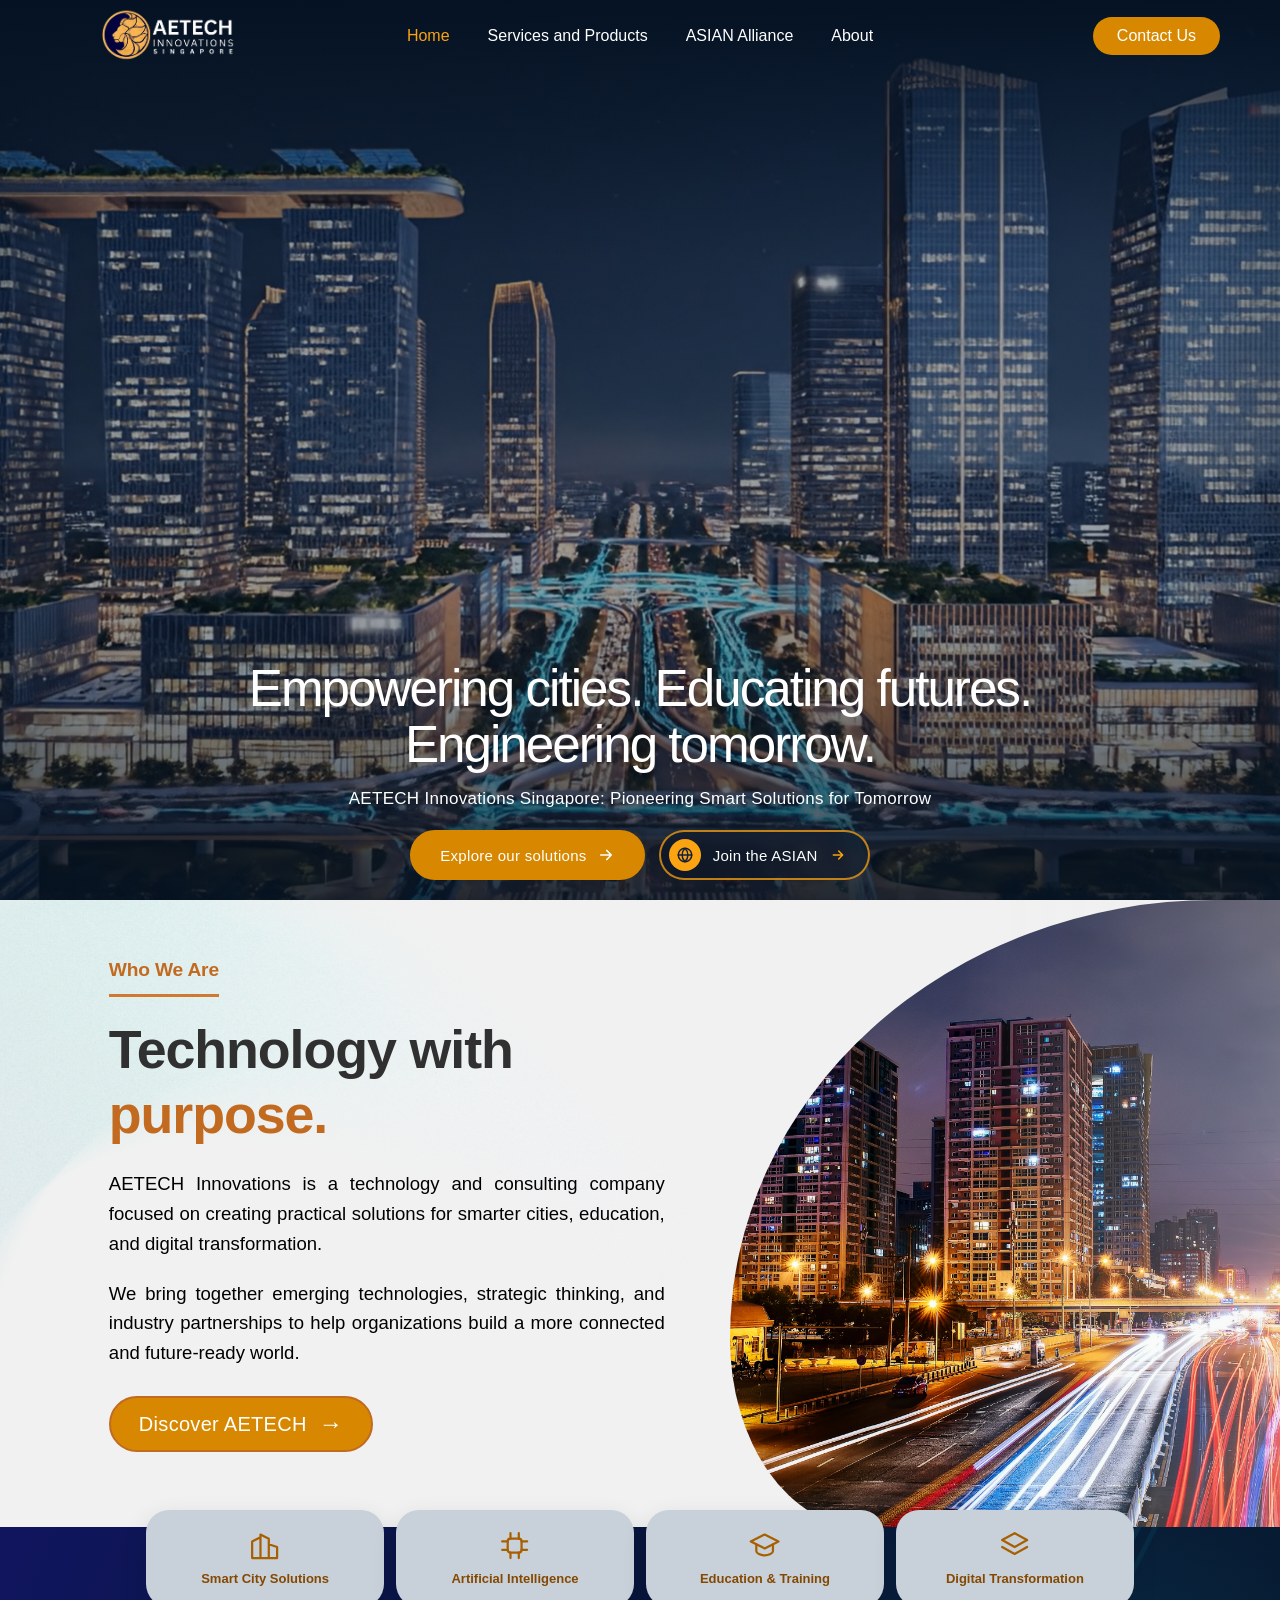
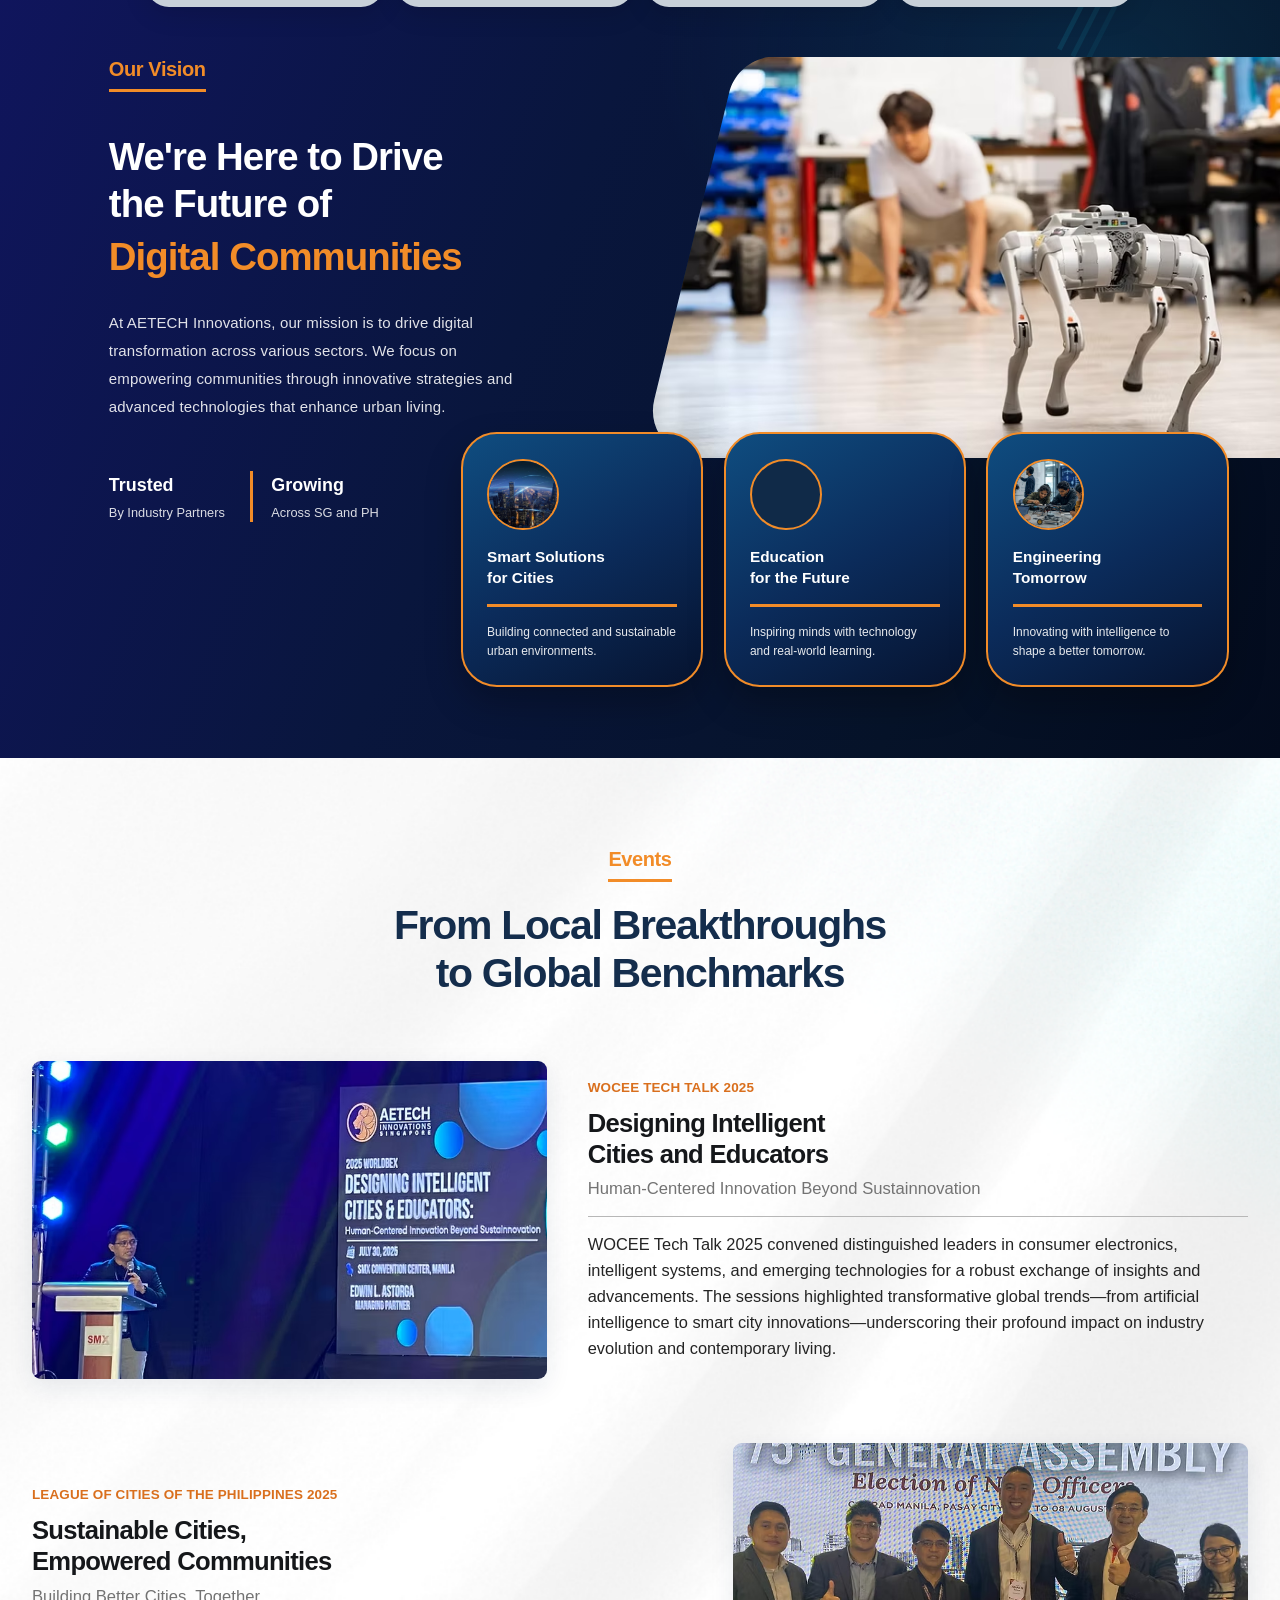
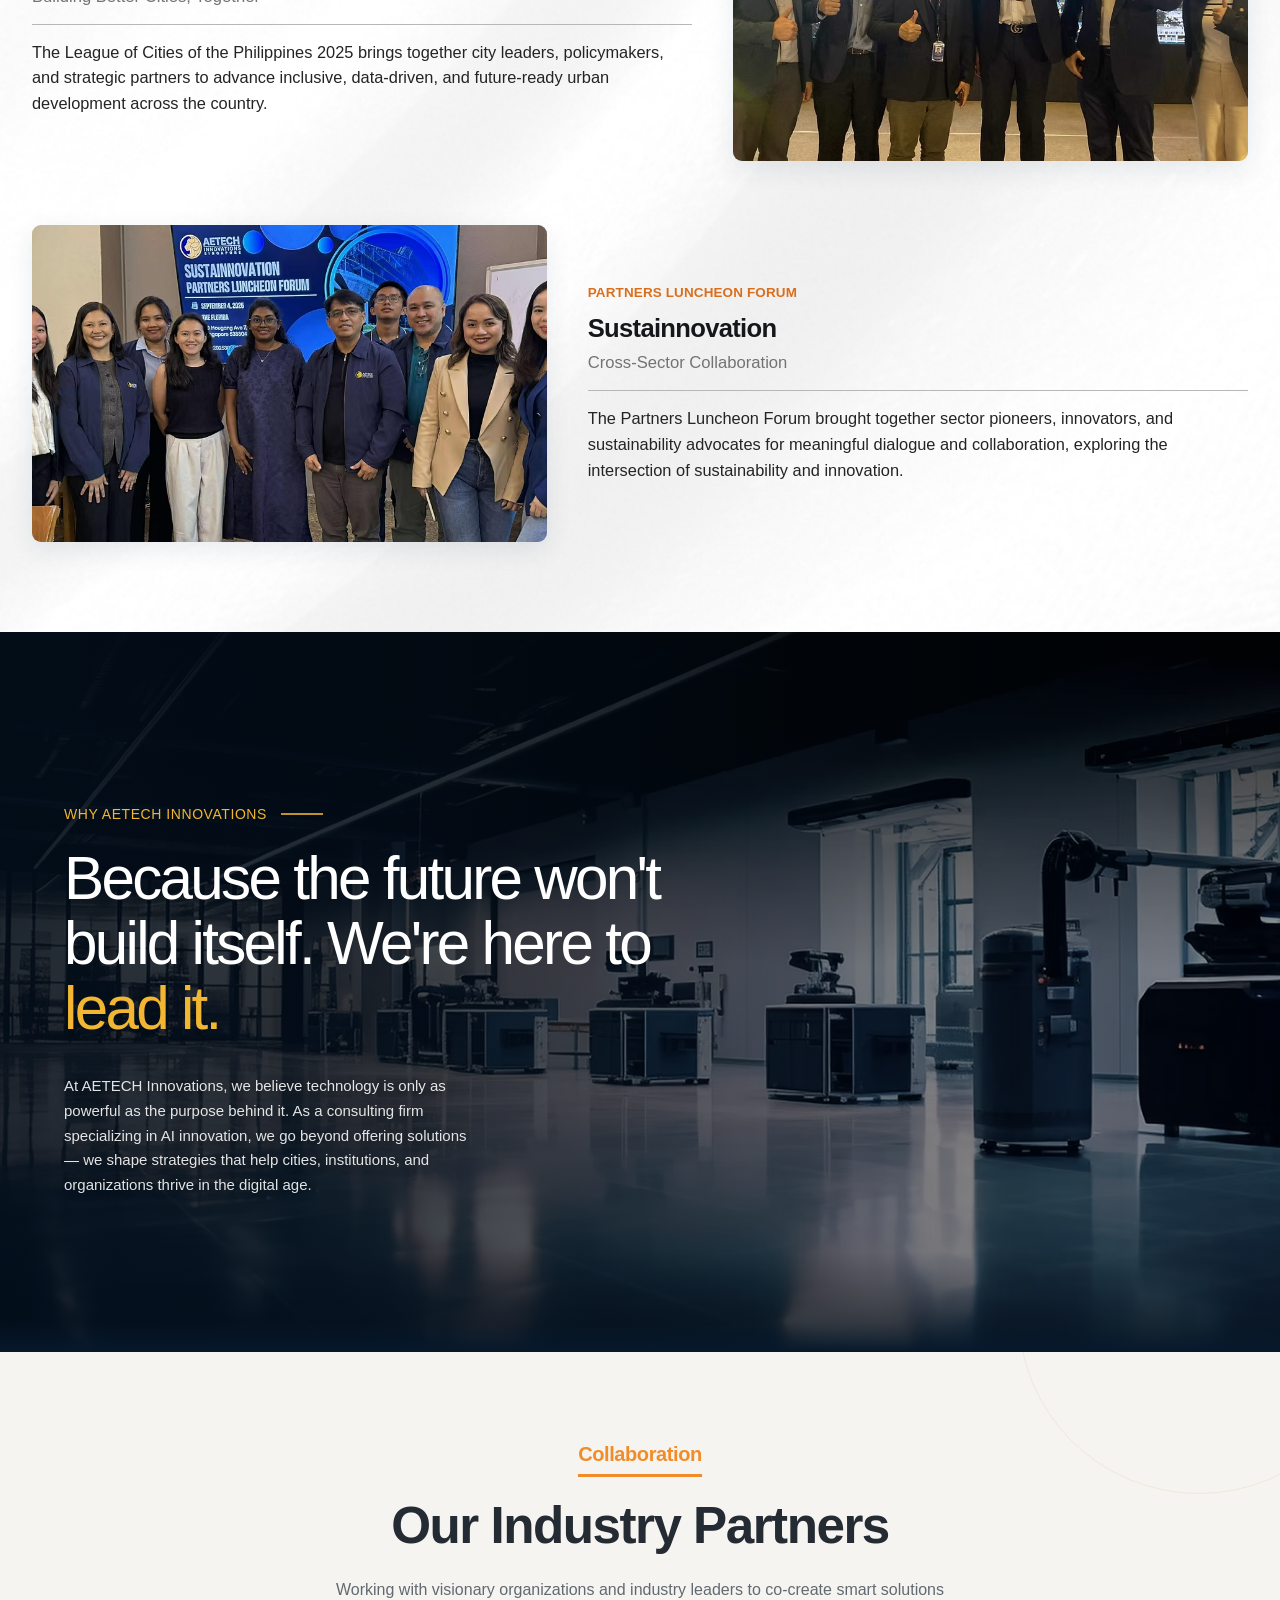
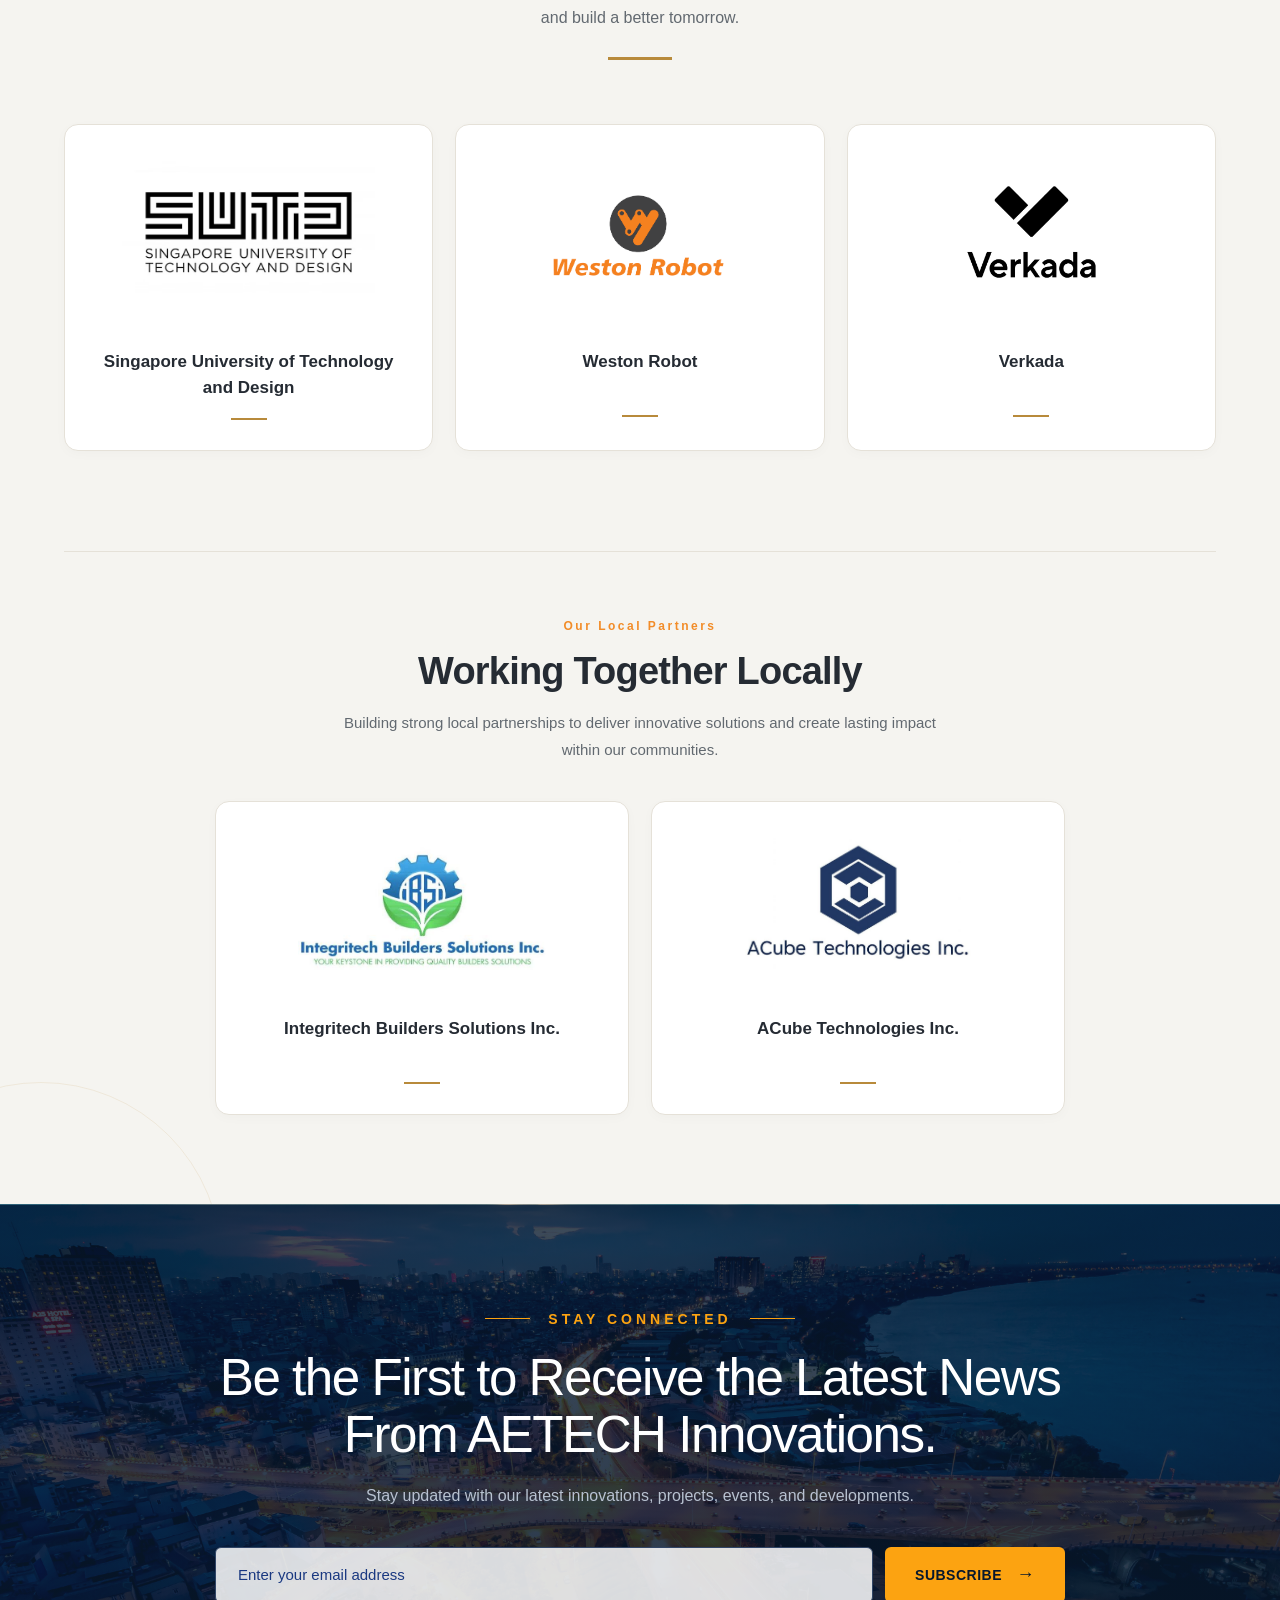
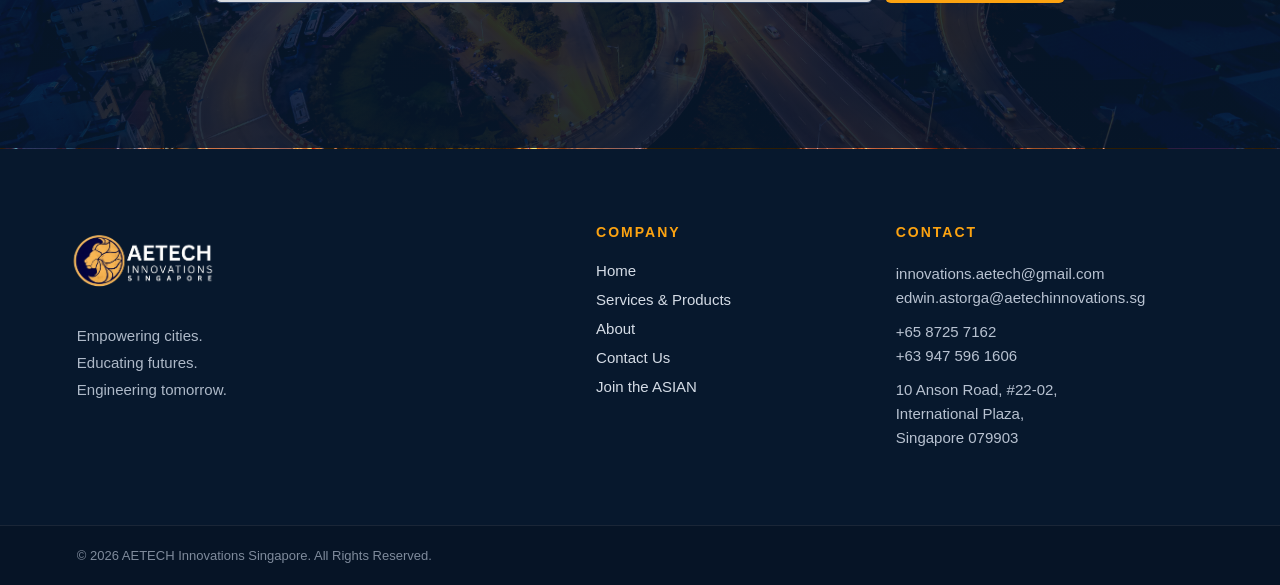
==== commit 64de2ab1: "update add asian alliance" ====
--- a/index.html
+++ b/index.html
@@ -1,541 +1,648 @@
-<!DOCTYPE html>
+<!doctype html>
 <html lang="en">
-<head>
-    <meta charset="UTF-8">
-    <meta name="viewport" content="width=device-width, initial-scale=1.0">
-    <title>AETECH INNOVATIONS SINGAPORE - Empowering cities. Educating futures. Engineering tomorrow.</title>
-    <meta name="description" content="AETECH Innovations Singapore is a technology and consulting company creating practical solutions for smarter cities, education, and digital transformation.">
-    <link rel="stylesheet" href="css/base.css">
-    <link rel="stylesheet" href="css/index.css">
-    <link rel="icon" type="image/png" sizes="192x192" href="/android-chrome-192x192.png">
-    <link rel="apple-touch-icon" sizes="180x180" href="/apple-touch-icon.png">
-    <link rel="icon" type="image/png" sizes="32x32" href="/favicon-32x32.png">
-    <link rel="icon" type="image/png" sizes="16x16" href="/favicon-16x16.png">
-    <link rel="icon" type="image/x-icon" href="/favicon.ico">
-    <link rel="manifest" href="/site.webmanifest">
-</head>
-<body>
-    <header class="site">
-        <nav class="nav">
-            <a href="index.html" class="logo">
-                <img src="assets/aetech-logo1.png" alt="AETECH Innovations">
+  <head>
+    <meta charset="UTF-8" />
+    <meta name="viewport" content="width=device-width, initial-scale=1.0" />
+    <title>
+      AETECH INNOVATIONS SINGAPORE - Empowering cities. Educating futures.
+      Engineering tomorrow.
+    </title>
+    <meta
+      name="description"
+      content="AETECH Innovations Singapore is a technology and consulting company creating practical solutions for smarter cities, education, and digital transformation."
+    />
+    <link rel="stylesheet" href="css/base.css" />
+    <link rel="stylesheet" href="css/index.css" />
+    <link
+      rel="icon"
+      type="image/png"
+      sizes="192x192"
+      href="/android-chrome-192x192.png"
+    />
+    <link rel="apple-touch-icon" sizes="180x180" href="/apple-touch-icon.png" />
+    <link rel="icon" type="image/png" sizes="32x32" href="/favicon-32x32.png" />
+    <link rel="icon" type="image/png" sizes="16x16" href="/favicon-16x16.png" />
+    <link rel="icon" type="image/x-icon" href="/favicon.ico" />
+    <link rel="manifest" href="/site.webmanifest" />
+  </head>
+  <body>
+    <div data-include="topbar" data-variant="overlay"></div>
+
+    <main>
+      <!-- HERO SECTION -->
+      <section class="hero">
+        <video
+          class="hero-video"
+          autoplay
+          muted
+          loop
+          playsinline
+          preload="auto"
+          poster="/assets/home-hero-poster.png"
+          aria-hidden="true"
+          tabindex="-1"
+        >
+          <source src="/assets/home-hero1.mp4" type="video/mp4" />
+        </video>
+        <div class="hero-overlay"></div>
+        <div class="hero-content">
+          <h1>
+            Empowering cities. Educating futures.
+            <br />
+            Engineering tomorrow.
+          </h1>
+          <p>
+            AETECH Innovations Singapore: Pioneering Smart Solutions for
+            Tomorrow
+          </p>
+          <div class="hero-actions">
+            <a
+              href="/pages/services-products.html"
+              class="hero-btn hero-btn-primary"
+            >
+              <span>Explore our solutions</span>
+              <svg
+                class="btn-arrow"
+                viewBox="0 0 24 24"
+                width="18"
+                height="18"
+                fill="none"
+                stroke="currentColor"
+                stroke-width="2.2"
+                stroke-linecap="round"
+                stroke-linejoin="round"
+                aria-hidden="true"
+              >
+                <path d="M5 12h14M13 6l6 6-6 6" />
+              </svg>
             </a>
-            <ul class="nav-links">
-                <li>
-                    <a href="index.html">Home</a>
-                </li>
-                <li>
-                    <a href="pages/services-products.html">Services and Products</a>
-                </li>
-                <li>
-                    <a href="pages/about.html">About</a>
-                </li>
-            </ul>
-
-            <a href="pages/contact.html" class="contact-btn">Contact Us</a>
-            <button class="hamburger" type="button" aria-label="Open navigation menu" aria-expanded="false" aria-controls="mobile-menu">
-                <span></span>
-                <span></span>
-                <span></span>
-            </button>
-            <div class="mobile-menu" id="mobile-menu">
-                <ul>
-                    <li>
-                        <a href="index.html">Home</a>
-                    </li>
-                    <li>
-                        <a href="pages/services-products.html">Services and Products</a>
-                    </li>
-                    <li>
-                        <a href="pages/about.html">About</a>
-                    </li>
-                    <li>
-                        <a href="pages/contact.html" class="mobile-contact-btn">Contact Us</a>
-                    </li>
-                </ul>
-            </div>
-        </nav>
-    </header>
-
-    <main>
-        <!-- HERO SECTION -->
-        <section class="hero">
-            <video
-                class="hero-video"
-                autoplay
-                muted
-                loop
-                playsinline
-                preload="auto"
-                poster="/assets/home-hero-poster.png"
+            <a href="/pages/alliance.html" class="hero-btn hero-btn-join">
+              <span class="join-icon" aria-hidden="true">
+                <svg
+                  viewBox="0 0 24 24"
+                  width="18"
+                  height="18"
+                  fill="none"
+                  stroke="currentColor"
+                  stroke-width="2"
+                  stroke-linecap="round"
+                  stroke-linejoin="round"
+                >
+                  <circle cx="12" cy="12" r="9" />
+                  <path d="M3 12h18" />
+                  <path
+                    d="M12 3c2.6 2.7 3.9 5.7 3.9 9s-1.3 6.3-3.9 9c-2.6-2.7-3.9-5.7-3.9-9S9.4 5.7 12 3z"
+                  />
+                </svg>
+              </span>
+              <span class="join-label">Join the ASIAN</span>
+              <svg
+                class="btn-arrow"
+                viewBox="0 0 24 24"
+                width="16"
+                height="16"
+                fill="none"
+                stroke="currentColor"
+                stroke-width="2.2"
+                stroke-linecap="round"
+                stroke-linejoin="round"
                 aria-hidden="true"
-                tabindex="-1"
-            >
-                <source src="/assets/home-hero1.mp4" type="video/mp4">
-            </video>
-            <div class="hero-overlay"></div>
-            <div class="hero-content">
-                <h1>
-                    Empowering cities. Educating futures.
-                    <br>
-                    Engineering tomorrow.
-                </h1>
-                <p>AETECH Innovations Singapore: Pioneering Smart Solutions for Tomorrow</p>
-                <div class="hero-actions">
-                    <a href="/pages/services-products.html" class="hero-btn hero-btn-primary">Explore our solutions</a>
-                    <a href="/pages/contact.html" class="hero-btn hero-btn-secondary">Contact us</a>
+              >
+                <path d="M5 12h14M13 6l6 6-6 6" />
+              </svg>
+            </a>
+          </div>
+        </div>
+      </section>
+
+      <!-- ABOUT AETECH -->
+      <section class="about-intro" id="about-intro">
+        <div class="about-intro-container">
+          <div class="about-intro-copy">
+            <div class="about-intro-label" data-reveal>
+              <span>Who We Are</span>
+              <i></i>
+            </div>
+
+            <div class="about-intro-heading" data-reveal>
+              <h2>
+                Technology with
+                <span>purpose.</span>
+              </h2>
+            </div>
+
+            <div
+              class="about-intro-text"
+              data-reveal
+              style="--reveal-delay: 120ms"
+            >
+              <p>
+                AETECH Innovations is a technology and consulting company
+                focused on creating practical solutions for smarter cities,
+                education, and digital transformation.
+              </p>
+              <p>
+                We bring together emerging technologies, strategic thinking, and
+                industry partnerships to help organizations build a more
+                connected and future-ready world.
+              </p>
+              <a href="/pages/about.html" class="about-intro-link" data-reveal>
+                Discover AETECH <span aria-hidden="true">→</span>
+              </a>
+            </div>
+          </div>
+
+          <!-- CURVED PHOTO (right side on desktop, below text on mobile) -->
+          <div class="about-intro-media" aria-hidden="true">
+            <img
+              src="/assets/who-we-are-rs-img.png"
+              alt=""
+              loading="lazy"
+              decoding="async"
+            />
+          </div>
+
+          <ul class="about-intro-focus" aria-label="Our focus areas">
+            <li data-reveal>
+              <span class="about-intro-focus-icon" aria-hidden="true">
+                <svg viewBox="0 0 24 24">
+                  <path
+                    d="M3 21V9l6-3v15M9 21V4l6 3v14M15 21V11l6 2v8M3 21h18"
+                  />
+                </svg>
+              </span>
+              Smart City Solutions
+            </li>
+            <li data-reveal style="--reveal-delay: 80ms">
+              <span class="about-intro-focus-icon" aria-hidden="true">
+                <svg viewBox="0 0 24 24">
+                  <rect x="7" y="7" width="10" height="10" rx="2" />
+                  <path
+                    d="M9 3v4M15 3v4M9 17v4M15 17v4M3 9h4M3 15h4M17 9h4M17 15h4"
+                  />
+                </svg>
+              </span>
+              Artificial Intelligence
+            </li>
+            <li data-reveal style="--reveal-delay: 160ms">
+              <span class="about-intro-focus-icon" aria-hidden="true">
+                <svg viewBox="0 0 24 24">
+                  <path d="M2 9l10-5 10 5-10 5-10-5z" />
+                  <path d="M6 11v5c0 1.5 3 3 6 3s6-1.5 6-3v-5" />
+                </svg>
+              </span>
+              Education &amp; Training
+            </li>
+            <li data-reveal style="--reveal-delay: 240ms">
+              <span class="about-intro-focus-icon" aria-hidden="true">
+                <svg viewBox="0 0 24 24">
+                  <path d="M12 3l9 5-9 5-9-5 9-5z" />
+                  <path d="M3 13l9 5 9-5" />
+                </svg>
+              </span>
+              Digital Transformation
+            </li>
+          </ul>
+        </div>
+      </section>
+
+      <!-- VISION SECTION -->
+      <section class="vision" id="vision">
+        <!-- Parallelogram frame with rounded LEFT corners (r = 76) -->
+        <svg
+          class="vision-clip-defs"
+          width="0"
+          height="0"
+          aria-hidden="true"
+          focusable="false"
+        >
+          <defs>
+            <clipPath id="visionFrameClip" clipPathUnits="objectBoundingBox">
+              <path
+                d="M0.2115,0 L1,0 L1,1 L0.09434,1 C0.04634,1 0.010927,0.9283 0.022341,0.85397 L0.13932,0.09036 C0.14741,0.03732 0.17727,0 0.2115,0 Z"
+              />
+            </clipPath>
+          </defs>
+        </svg>
+
+        <div class="vision-container">
+          <!-- LEFT: CONTENT -->
+          <div class="vision-content">
+            <span class="vision-label" data-reveal>Our Vision</span>
+
+            <h2 data-reveal="style= --reveal-delay: 120ms">
+              We're Here to Drive<br />
+              the Future of<br />
+              <span>Digital Communities</span>
+            </h2>
+
+            <!-- FIXED: replaced <span class="vl"> approach with a clean <p> -->
+            <p class="vision-body" data-reveal="style= --reveal-delay: 120ms">
+              At AETECH Innovations, our mission is to drive digital
+              transformation across various sectors. We focus on empowering
+              communities through innovative strategies and advanced
+              technologies that enhance urban living.
+            </p>
+
+            <div
+              class="vision-stats"
+              data-reveal="style= --reveal-delay: 120ms"
+            >
+              <div class="vision-stat">
+                <h3>Trusted</h3>
+                <p>By Industry Partners</p>
+              </div>
+              <div class="vision-stat">
+                <h3>Growing</h3>
+                <p>Across SG and PH</p>
+              </div>
+            </div>
+          </div>
+
+          <!-- RIGHT: IMAGE (flush with the right edge) -->
+          <div class="vision-right">
+            <div
+              class="vision-image"
+              data-reveal="style= --reveal-delay: 120ms"
+            >
+              <img
+                src="/assets/vision-robot.avif"
+                alt="Robotics technology in an engineering laboratory"
+                loading="lazy"
+                decoding="async"
+              />
+            </div>
+          </div>
+
+          <!-- THREE FEATURE CARDS -->
+          <div class="vision-features">
+            <article
+              class="vision-feature"
+              data-reveal="style= --reveal-delay: 120ms"
+            >
+              <div class="feature-icon">
+                <img
+                  src="/assets/smart-cities.jpg"
+                  alt=""
+                  loading="lazy"
+                  decoding="async"
+                />
+              </div>
+              <div class="feature-content">
+                <h3>Smart Solutions<br />for Cities</h3>
+                <div class="feature-line"></div>
+                <p>Building connected and sustainable urban environments.</p>
+              </div>
+            </article>
+
+            <article
+              class="vision-feature"
+              data-reveal="style= --reveal-delay: 160ms"
+            >
+              <div class="feature-icon">
+                <img
+                  src="/assets/education.jpg"
+                  alt=""
+                  loading="lazy"
+                  decoding="async"
+                />
+              </div>
+              <div class="feature-content">
+                <h3>Education<br />for the Future</h3>
+                <div class="feature-line"></div>
+                <p>Inspiring minds with technology and real-world learning.</p>
+              </div>
+            </article>
+
+            <article
+              class="vision-feature"
+              data-reveal="style= --reveal-delay: 200ms"
+            >
+              <div class="feature-icon">
+                <img
+                  src="/assets/engineering.jpg"
+                  alt=""
+                  loading="lazy"
+                  decoding="async"
+                />
+              </div>
+              <div class="feature-content">
+                <h3>Engineering<br />Tomorrow</h3>
+                <div class="feature-line"></div>
+                <p>Innovating with intelligence to shape a better tomorrow.</p>
+              </div>
+            </article>
+          </div>
+        </div>
+      </section>
+
+      <!-- EVENTS SECTION -->
+      <section class="events" id="events" aria-labelledby="events-title">
+        <div class="events-container">
+          <header class="events-header" data-reveal>
+            <span class="events-label">Events</span>
+            <h2 id="events-title">
+              From Local Breakthroughs to Global Benchmarks
+            </h2>
+          </header>
+
+          <div class="events-list">
+            <!-- EVENT 1: IMAGE LEFT, CONTENT RIGHT -->
+            <article
+              class="event-row event-row-image-left"
+              data-reveal="style= --reveal-delay: 120ms"
+            >
+              <button
+                class="event-image"
+                type="button"
+                aria-label="View image: WOCEE Tech Talk 2025"
+              >
+                <img
+                  loading="lazy"
+                  decoding="async"
+                  src="/assets/event1.avif"
+                  alt="Speaker presenting at WOCEE Tech Talk 2025"
+                />
+              </button>
+              <div class="event-info">
+                <span class="event-category">WOCEE TECH TALK 2025</span>
+                <h3>
+                  Designing Intelligent<br class="desktop-break" />
+                  Cities and Educators
+                </h3>
+                <p class="event-subtitle">
+                  Human-Centered Innovation Beyond Sustainnovation
+                </p>
+                <div class="event-description-divider"></div>
+                <p class="event-description">
+                  WOCEE Tech Talk 2025 convened distinguished leaders in
+                  consumer electronics, intelligent systems, and emerging
+                  technologies for a robust exchange of insights and
+                  advancements. The sessions highlighted transformative global
+                  trends—from artificial intelligence to smart city
+                  innovations—underscoring their profound impact on industry
+                  evolution and contemporary living.
+                </p>
+              </div>
+            </article>
+
+            <!-- EVENT 2: CONTENT LEFT, IMAGE RIGHT -->
+            <article
+              class="event-row event-row-image-right"
+              data-reveal="style= --reveal-delay: 120ms"
+            >
+              <div class="event-info">
+                <span class="event-category"
+                  >LEAGUE OF CITIES OF THE PHILIPPINES 2025</span
+                >
+                <h3>
+                  Sustainable Cities,<br class="desktop-break" />
+                  Empowered Communities
+                </h3>
+                <p class="event-subtitle">Building Better Cities, Together</p>
+                <div class="event-description-divider"></div>
+                <p class="event-description">
+                  The League of Cities of the Philippines 2025 brings together
+                  city leaders, policymakers, and strategic partners to advance
+                  inclusive, data-driven, and future-ready urban development
+                  across the country.
+                </p>
+              </div>
+              <button
+                class="event-image"
+                type="button"
+                aria-label="View image: League of Cities of the Philippines 2025"
+              >
+                <img
+                  loading="lazy"
+                  decoding="async"
+                  src="/assets/event2.avif"
+                  alt="Participants at the League of Cities of the Philippines 2025"
+                />
+              </button>
+            </article>
+
+            <!-- EVENT 3: IMAGE LEFT, CONTENT RIGHT -->
+            <article
+              class="event-row event-row-image-left"
+              data-reveal="style= --reveal-delay: 120ms"
+            >
+              <button
+                class="event-image"
+                type="button"
+                aria-label="View image: Partners Luncheon Forum"
+              >
+                <img
+                  loading="lazy"
+                  decoding="async"
+                  src="/assets/event3.avif"
+                  alt="Participants at the Partners Luncheon Forum"
+                />
+              </button>
+              <div class="event-info">
+                <span class="event-category">PARTNERS LUNCHEON FORUM</span>
+                <h3>Sustainnovation</h3>
+                <p class="event-subtitle">Cross-Sector Collaboration</p>
+                <div class="event-description-divider"></div>
+                <p class="event-description">
+                  The Partners Luncheon Forum brought together sector pioneers,
+                  innovators, and sustainability advocates for meaningful
+                  dialogue and collaboration, exploring the intersection of
+                  sustainability and innovation.
+                </p>
+              </div>
+            </article>
+          </div>
+        </div>
+      </section>
+
+      <!-- IMAGE LIGHTBOX -->
+      <div class="image-lightbox" id="imageLightbox">
+        <button
+          class="lightbox-close"
+          id="lightboxClose"
+          aria-label="Close image"
+        >
+          &times;
+        </button>
+        <div class="lightbox-image-container">
+          <img id="lightboxImage" src="" alt="" />
+        </div>
+      </div>
+
+      <!-- WHY AETECH INNOVATIONS -->
+      <section class="why-aetech">
+        <div class="why-aetech-bg">
+          <img
+            loading="lazy"
+            decoding="async"
+            src="/assets/why-aetech.avif"
+            alt="AETECH Innovations engineering and robotics facility"
+          />
+        </div>
+        <div class="why-aetech-overlay"></div>
+        <div class="why-aetech-container">
+          <div class="why-aetech-content">
+            <div class="why-aetech-label">
+              <span>WHY AETECH INNOVATIONS</span>
+              <i></i>
+            </div>
+            <h2>
+              Because the future won't build itself. We're here to
+              <span>lead it.</span>
+            </h2>
+            <p>
+              At AETECH Innovations, we believe technology is only as powerful
+              as the purpose behind it. As a consulting firm specializing in AI
+              innovation, we go beyond offering solutions — we shape strategies
+              that help cities, institutions, and organizations thrive in the
+              digital age.
+            </p>
+          </div>
+        </div>
+      </section>
+
+      <!-- COLLABORATION SECTION -->
+      <section class="collaboration">
+        <div class="section-inner">
+          <!-- SECTION HEADING -->
+          <div class="collaboration-heading">
+            <span class="section-label" data-reveal>Collaboration</span>
+            <h2 data-reveal>Our Industry Partners</h2>
+            <p data-reveal>
+              Working with visionary organizations and industry leaders to
+              co-create smart solutions and build a better tomorrow.
+            </p>
+            <div class="heading-line"></div>
+          </div>
+
+          <div
+            class="industry-partners"
+            data-reveal="style --reveal-dalay 120ms"
+          >
+            <a
+              href="https://www.sutd.edu.sg/"
+              target="_blank"
+              rel="noopener noreferrer"
+              class="partner-card"
+            >
+              <div class="partner-logo">
+                <img
+                  loading="lazy"
+                  decoding="async"
+                  src="/assets/singapore-university.avif"
+                  alt="Singapore University of Technology and Design"
+                />
+              </div>
+              <div class="partner-info">
+                <h3>Singapore University of Technology and Design</h3>
+                <div class="partner-line"></div>
+              </div>
+            </a>
+
+            <a
+              href="https://www.westonrobot.com/"
+              target="_blank"
+              rel="noopener noreferrer"
+              class="partner-card"
+            >
+              <div class="partner-logo">
+                <img
+                  loading="lazy"
+                  decoding="async"
+                  src="/assets/weston.png"
+                  alt="Weston Robot"
+                />
+              </div>
+              <div class="partner-info">
+                <h3>Weston Robot</h3>
+                <div class="partner-line"></div>
+              </div>
+            </a>
+
+            <a
+              href="https://www.verkada.com/"
+              target="_blank"
+              rel="noopener noreferrer"
+              class="partner-card"
+            >
+              <div class="partner-logo">
+                <img
+                  loading="lazy"
+                  decoding="async"
+                  src="/assets/verkada.avif"
+                  alt="Verkada"
+                />
+              </div>
+              <div class="partner-info">
+                <h3>Verkada</h3>
+                <div class="partner-line"></div>
+              </div>
+            </a>
+          </div>
+
+          <!-- LOCAL PARTNERS -->
+          <div class="local-partner-section">
+            <div class="local-partner-heading">
+              <span data-reveal="style--reveal-delay 120ms"
+                >Our Local Partners</span
+              >
+              <h2 data-reveal>Working Together Locally</h2>
+              <p data-reveal>
+                Building strong local partnerships to deliver innovative
+                solutions and create lasting impact within our communities.
+              </p>
+            </div>
+
+            <!-- LOCAL PARTNER CARDS -->
+            <div class="local-partners-grid" data-reveal>
+              <!-- INTEGRITECH -->
+              <a
+                href="https://integritechbuilders.com/"
+                target="_blank"
+                rel="noopener noreferrer"
+                class="local-partner-card"
+              >
+                <div class="local-partner-logo">
+                  <img
+                    loading="lazy"
+                    decoding="async"
+                    src="/assets/integritech.jpg"
+                    alt="Integritech Builders Solutions Inc."
+                  />
                 </div>
-            </div>
-        </section>
-
-        <!-- ABOUT AETECH -->
-        <section class="about-intro" id="about-intro">
-            <div class="about-intro-container">
-
-                <div class="about-intro-copy">
-                    <div class="about-intro-label" data-reveal>
-                        <span>Who We Are</span>
-                        <i></i>
-                    </div>
-
-                    <div class="about-intro-heading" data-reveal>
-                        <h2>
-                            Technology with
-                            <span>purpose.</span>
-                        </h2>
-                    </div>
-
-                    <div class="about-intro-text" data-reveal style="--reveal-delay: 120ms">
-                        <p>
-                            AETECH Innovations is a technology and consulting
-                            company focused on creating practical solutions for
-                            smarter cities, education, and digital transformation.
-                        </p>
-                        <p>
-                            We bring together emerging technologies, strategic
-                            thinking, and industry partnerships to help organizations
-                            build a more connected and future-ready world.
-                        </p>
-                        <a href="/pages/about.html" class="about-intro-link" data-reveal>
-                            Discover AETECH <span aria-hidden="true">→</span>
-                        </a>
-                    </div>
+                <div class="local-partner-info">
+                  <h3>Integritech Builders Solutions Inc.</h3>
+                  <div class="local-partner-line"></div>
                 </div>
-
-                <!-- CURVED PHOTO (right side on desktop, below text on mobile) -->
-                <div class="about-intro-media" aria-hidden="true">
-                    <img src="/assets/who-we-are-rs-img.png" alt="" loading="lazy" decoding="async">
+              </a>
+
+              <!-- ACUBE TECHNOLOGIES -->
+              <div class="local-partner-card">
+                <div class="local-partner-logo">
+                  <img
+                    loading="lazy"
+                    decoding="async"
+                    src="/assets/acube.jpg"
+                    alt="ACube Technologies Inc."
+                  />
                 </div>
-
-                <ul class="about-intro-focus" aria-label="Our focus areas">
-                    <li data-reveal>
-                        <span class="about-intro-focus-icon" aria-hidden="true">
-                            <svg viewBox="0 0 24 24"><path d="M3 21V9l6-3v15M9 21V4l6 3v14M15 21V11l6 2v8M3 21h18"/></svg>
-                        </span>
-                        Smart City Solutions
-                    </li>
-                    <li data-reveal style="--reveal-delay: 80ms">
-                        <span class="about-intro-focus-icon" aria-hidden="true">
-                            <svg viewBox="0 0 24 24"><rect x="7" y="7" width="10" height="10" rx="2"/><path d="M9 3v4M15 3v4M9 17v4M15 17v4M3 9h4M3 15h4M17 9h4M17 15h4"/></svg>
-                        </span>
-                        Artificial Intelligence
-                    </li>
-                    <li data-reveal style="--reveal-delay: 160ms">
-                        <span class="about-intro-focus-icon" aria-hidden="true">
-                            <svg viewBox="0 0 24 24"><path d="M2 9l10-5 10 5-10 5-10-5z"/><path d="M6 11v5c0 1.5 3 3 6 3s6-1.5 6-3v-5"/></svg>
-                        </span>
-                        Education &amp; Training
-                    </li>
-                    <li data-reveal style="--reveal-delay: 240ms">
-                        <span class="about-intro-focus-icon" aria-hidden="true">
-                            <svg viewBox="0 0 24 24"><path d="M12 3l9 5-9 5-9-5 9-5z"/><path d="M3 13l9 5 9-5"/></svg>
-                        </span>
-                        Digital Transformation
-                    </li>
-                </ul>
-
-            </div>
-        </section>
-
-        <!-- VISION SECTION -->
-        <section class="vision" id="vision">
-
-            <!-- Parallelogram frame with rounded LEFT corners (r = 76) -->
-            <svg class="vision-clip-defs" width="0" height="0" aria-hidden="true" focusable="false">
-                <defs>
-                    <clipPath id="visionFrameClip" clipPathUnits="objectBoundingBox">
-                        <path d="M0.2115,0 L1,0 L1,1 L0.09434,1 C0.04634,1 0.010927,0.9283 0.022341,0.85397 L0.13932,0.09036 C0.14741,0.03732 0.17727,0 0.2115,0 Z"/>
-                    </clipPath>
-                </defs>
-            </svg>
-
-            <div class="vision-container">
-
-                <!-- LEFT: CONTENT -->
-                <div class="vision-content">
-                    <span class="vision-label" data-reveal>Our Vision</span>
-
-                    <h2 data-reveal="style= --reveal-delay: 120ms">
-                        We're Here to Drive<br>
-                        the Future of<br>
-                        <span>Digital Communities</span>
-                    </h2>
-
-                    <!-- FIXED: replaced <span class="vl"> approach with a clean <p> -->
-                    <p class="vision-body" data-reveal="style= --reveal-delay: 120ms">
-                        At AETECH Innovations, our mission is to drive digital
-                        transformation across various sectors. We focus on empowering
-                        communities through innovative strategies and advanced
-                        technologies that enhance urban living.
-                    </p>
-
-                    <div class="vision-stats" data-reveal="style= --reveal-delay: 120ms">
-                        <div class="vision-stat">
-                            <h3>Trusted</h3>
-                            <p>By Industry Partners</p>
-                        </div>
-                        <div class="vision-stat">
-                            <h3>Growing</h3>
-                            <p>Across SG and PH</p>
-                        </div>
-                    </div>
+                <div class="local-partner-info">
+                  <h3>ACube Technologies Inc.</h3>
+                  <div class="local-partner-line"></div>
                 </div>
-
-                <!-- RIGHT: IMAGE (flush with the right edge) -->
-                <div class="vision-right">
-                    <div class="vision-image" data-reveal="style= --reveal-delay: 120ms">
-                        <img
-                            src="/assets/vision-robot.avif"
-                            alt="Robotics technology in an engineering laboratory"
-                            loading="lazy"
-                            decoding="async"
-                        >
-                    </div>
-                </div>
-
-                <!-- THREE FEATURE CARDS -->
-                <div class="vision-features">
-                    <article class="vision-feature" data-reveal="style= --reveal-delay: 120ms">
-                        <div class="feature-icon">
-                            <img src="/assets/smart-cities.jpg" alt="" loading="lazy" decoding="async">
-                        </div>
-                        <div class="feature-content">
-                            <h3>Smart Solutions<br>for Cities</h3>
-                            <div class="feature-line"></div>
-                            <p>Building connected and sustainable urban environments.</p>
-                        </div>
-                    </article>
-
-                    <article class="vision-feature" data-reveal="style= --reveal-delay: 160ms">
-                        <div class="feature-icon">
-                            <img src="/assets/education.jpg" alt="" loading="lazy" decoding="async">
-                        </div>
-                        <div class="feature-content">
-                            <h3>Education<br>for the Future</h3>
-                            <div class="feature-line"></div>
-                            <p>Inspiring minds with technology and real-world learning.</p>
-                        </div>
-                    </article>
-
-                    <article class="vision-feature" data-reveal="style= --reveal-delay: 200ms">
-                        <div class="feature-icon">
-                            <img src="/assets/engineering.jpg" alt="" loading="lazy" decoding="async">
-                        </div>
-                        <div class="feature-content">
-                            <h3>Engineering<br>Tomorrow</h3>
-                            <div class="feature-line"></div>
-                            <p>Innovating with intelligence to shape a better tomorrow.</p>
-                        </div>
-                    </article>
-                </div>
-
-            </div>
-        </section>
-
-        <!-- EVENTS SECTION -->
-        <section class="events" id="events" aria-labelledby="events-title">
-            <div class="events-container">
-                <header class="events-header" data-reveal>
-                    <span class="events-label">Events</span>
-                    <h2 id="events-title">From Local Breakthroughs to Global Benchmarks</h2>
-                </header>
-
-                <div class="events-list">
-                    <!-- EVENT 1: IMAGE LEFT, CONTENT RIGHT -->
-                    <article class="event-row event-row-image-left" data-reveal="style= --reveal-delay: 120ms">
-                        <button class="event-image" type="button" aria-label="View image: WOCEE Tech Talk 2025">
-                            <img loading="lazy" decoding="async"
-                                src="/assets/event1.avif"
-                                alt="Speaker presenting at WOCEE Tech Talk 2025">
-                        </button>
-                        <div class="event-info">
-                            <span class="event-category">WOCEE TECH TALK 2025</span>
-                            <h3>Designing Intelligent<br class="desktop-break"> Cities and Educators</h3>
-                            <p class="event-subtitle">Human-Centered Innovation Beyond Sustainnovation</p>
-                            <div class="event-description-divider"></div>
-                            <p class="event-description">WOCEE Tech Talk 2025 convened distinguished leaders in consumer electronics, intelligent systems, and emerging technologies for a robust exchange of insights and advancements. The sessions highlighted transformative global trends—from artificial intelligence to smart city innovations—underscoring their profound impact on industry evolution and contemporary living.</p>
-                        </div>
-                    </article>
-
-                    <!-- EVENT 2: CONTENT LEFT, IMAGE RIGHT -->
-                    <article class="event-row event-row-image-right" data-reveal="style= --reveal-delay: 120ms">
-                        <div class="event-info">
-                            <span class="event-category">LEAGUE OF CITIES OF THE PHILIPPINES 2025</span>
-                            <h3>Sustainable Cities,<br class="desktop-break"> Empowered Communities</h3>
-                            <p class="event-subtitle">Building Better Cities, Together</p>
-                            <div class="event-description-divider"></div>
-                            <p class="event-description">The League of Cities of the Philippines 2025 brings together city leaders, policymakers, and strategic partners to advance inclusive, data-driven, and future-ready urban development across the country.</p>
-                        </div>
-                        <button class="event-image" type="button" aria-label="View image: League of Cities of the Philippines 2025">
-                            <img loading="lazy" decoding="async"
-                                src="/assets/event2.avif"
-                                alt="Participants at the League of Cities of the Philippines 2025">
-                        </button>
-                    </article>
-
-                    <!-- EVENT 3: IMAGE LEFT, CONTENT RIGHT -->
-                    <article class="event-row event-row-image-left" data-reveal="style= --reveal-delay: 120ms">
-                        <button class="event-image" type="button" aria-label="View image: Partners Luncheon Forum">
-                            <img loading="lazy" decoding="async"
-                                src="/assets/event3.avif"
-                                alt="Participants at the Partners Luncheon Forum">
-                        </button>
-                        <div class="event-info">
-                            <span class="event-category">PARTNERS LUNCHEON FORUM</span>
-                            <h3>Sustainnovation</h3>
-                            <p class="event-subtitle">Cross-Sector Collaboration</p>
-                            <div class="event-description-divider"></div>
-                            <p class="event-description">The Partners Luncheon Forum brought together sector pioneers, innovators, and sustainability advocates for meaningful dialogue and collaboration, exploring the intersection of sustainability and innovation.</p>
-                        </div>
-                    </article>
-                </div>
-            </div>
-        </section>
-
-        <!-- IMAGE LIGHTBOX -->
-        <div class="image-lightbox" id="imageLightbox">
-            <button
-                class="lightbox-close"
-                id="lightboxClose"
-                aria-label="Close image"
-            >
-                &times;
-            </button>
-            <div class="lightbox-image-container">
-                <img
-                    id="lightboxImage"
-                    src=""
-                    alt=""
-                >
-            </div>
-        </div>
-
-        <!-- WHY AETECH INNOVATIONS -->
-        <section class="why-aetech">
-            <div class="why-aetech-bg">
-                <img loading="lazy" decoding="async"
-                    src="/assets/why-aetech.avif"
-                    alt="AETECH Innovations engineering and robotics facility"
-                >
-            </div>
-            <div class="why-aetech-overlay"></div>
-            <div class="why-aetech-container">
-                <div class="why-aetech-content">
-                    <div class="why-aetech-label">
-                        <span>WHY AETECH INNOVATIONS</span>
-                        <i></i>
-                    </div>
-                    <h2>
-                        Because the future won't build itself.
-                        We're here to <span>lead it.</span>
-                    </h2>
-                    <p>
-                        At AETECH Innovations, we believe technology is only as
-                        powerful as the purpose behind it. As a consulting firm
-                        specializing in AI innovation, we go beyond offering
-                        solutions — we shape strategies that help cities,
-                        institutions, and organizations thrive in the digital age.
-                    </p>
-                </div>
-            </div>
-        </section>
-
-        <!-- COLLABORATION SECTION -->
-        <section class="collaboration">
-            <div class="section-inner">
-
-                <!-- SECTION HEADING -->
-                <div class="collaboration-heading">
-                    <span class="section-label" data-reveal>Collaboration</span>
-                    <h2 data-reveal>Our Industry Partners</h2>
-                    <p data-reveal>
-                        Working with visionary organizations and industry leaders
-                        to co-create smart solutions and build a better tomorrow.
-                    </p>
-                    <div class="heading-line"></div>
-                </div>
-
-                <div class="industry-partners" data-reveal="style --reveal-dalay 120ms">
-                    <a href="https://www.sutd.edu.sg/" target="_blank" rel="noopener noreferrer" class="partner-card">
-                        <div class="partner-logo">
-                            <img loading="lazy" decoding="async" src="/assets/singapore-university.avif" alt="Singapore University of Technology and Design">
-                        </div>
-                        <div class="partner-info">
-                            <h3>Singapore University of Technology and Design</h3>
-                            <div class="partner-line"></div>
-                        </div>
-                    </a>
-
-                    <a href="https://www.westonrobot.com/" target="_blank" rel="noopener noreferrer" class="partner-card">
-                        <div class="partner-logo">
-                            <img loading="lazy" decoding="async" src="/assets/weston.png" alt="Weston Robot">
-                        </div>
-                        <div class="partner-info">
-                            <h3>Weston Robot</h3>
-                            <div class="partner-line"></div>
-                        </div>
-                    </a>
-
-                    <a href="https://www.verkada.com/" target="_blank" rel="noopener noreferrer" class="partner-card">
-                        <div class="partner-logo">
-                            <img loading="lazy" decoding="async" src="/assets/verkada.avif" alt="Verkada">
-                        </div>
-                        <div class="partner-info">
-                            <h3>Verkada</h3>
-                            <div class="partner-line"></div>
-                        </div>
-                    </a>
-                </div>
-
-                <!-- LOCAL PARTNERS -->
-                <div class="local-partner-section">
-
-                    <div class="local-partner-heading">
-                        <span data-reveal="style--reveal-delay 120ms">Our Local Partners</span>
-                        <h2 data-reveal>Working Together Locally</h2>
-                        <p data-reveal>
-                            Building strong local partnerships to deliver
-                            innovative solutions and create lasting impact
-                            within our communities.
-                        </p>
-                    </div>
-
-                    <!-- LOCAL PARTNER CARDS -->
-                    <div class="local-partners-grid" data-reveal>
-
-                        <!-- INTEGRITECH -->
-                        <a href="https://integritechbuilders.com/" target="_blank" rel="noopener noreferrer" class="local-partner-card">
-                            <div class="local-partner-logo">
-                                <img loading="lazy" decoding="async" src="/assets/integritech.jpg" alt="Integritech Builders Solutions Inc.">
-                            </div>
-                            <div class="local-partner-info">
-                                <h3>Integritech Builders Solutions Inc.</h3>
-                                <div class="local-partner-line"></div>
-                            </div>
-                        </a>
-
-                        <!-- ACUBE TECHNOLOGIES -->
-                        <div class="local-partner-card">
-                            <div class="local-partner-logo">
-                                <img loading="lazy" decoding="async"
-                                    src="/assets/acube.jpg"
-                                    alt="ACube Technologies Inc."
-                                >
-                            </div>
-                            <div class="local-partner-info">
-                                <h3>
-                                    ACube Technologies Inc.
-                                </h3>
-                                <div class="local-partner-line"></div>
-                            </div>
-                        </div>
-
-                    </div>
-                </div>
-
-            </div>
-        </section>
+              </div>
+            </div>
+          </div>
+        </div>
+      </section>
     </main>
 
-    <!-- FOOTER -->
-    <footer class="site-footer">
-        <div class="footer-newsletter">
-            <div class="footer-newsletter-inner">
-                <span class="footer-label">STAY CONNECTED</span>
-                <h2>
-                    Be the First to Receive the Latest News From AETECH Innovations.
-                </h2>
-                <p>
-                    Stay updated with our latest innovations, projects, events, and developments.
-                </p>
-                <form class="newsletter-form">
-                    <input
-                        type="email"
-                        placeholder="Enter your email address"
-                        aria-label="Email address"
-                        required
-                    >
-                    <button type="submit">
-                        SUBSCRIBE <span>→</span>
-                    </button>
-                </form>
-            </div>
-        </div>
-
-        <div class="footer-main">
-            <div class="footer-grid">
-
-                <div class="footer-brand">
-                    <a href="index.html" class="footer-logo">
-                        <img loading="lazy" decoding="async"
-                            src="/assets/aetech-logo1.png"
-                            alt="AETECH Innovations Singapore"
-                        >
-                    </a>
-                    <p>
-                        Empowering cities.<br>
-                        Educating futures.<br>
-                        Engineering tomorrow.
-                    </p>
-                </div>
-
-                <div class="footer-column">
-                    <h3>COMPANY</h3>
-                    <a href="index.html">Home</a>
-                    <a href="/pages/services-products.html">Services &amp; Products</a>
-                    <a href="/pages/about.html">About</a>
-                    <a href="/pages/contact.html">Contact Us</a>
-                </div>
-
-                <div class="footer-column">
-                    <h3>CONTACT</h3>
-                    <p>
-                        innovations.aetech@gmail.com
-                        edwin.astorga@aetechinnovations.sg
-                    </p>
-                    <p>
-                        +65 8725 7162
-                        <br>
-                        +63 947 596 1606
-                    </p>
-                    <p>
-                        10 Anson Road, #22-02,<br>
-                        International Plaza,<br>
-                        Singapore 079903
-                    </p>
-                </div>
-
-            </div>
-        </div>
-
-        <div class="footer-bottom">
-            <p>
-                © 2025 AETECH Innovations Singapore. All Rights Reserved.
-            </p>
-        </div>
-    </footer>
+    <div data-include="footer"></div>
 
     <script src="https://cdn.jsdelivr.net/npm/@emailjs/browser@4/dist/email.min.js"></script>
+    <script src="/js/layout.js" defer></script>
+
     <script src="/js/index.js"></script>
-</body>
-</html>+  </body>
+</html>
--- a/css/index.css
+++ b/css/index.css
@@ -1,62 +1,103 @@
 /*Global reset*/
 * {
+  margin: 0;
+  padding: 0;
+  box-sizing: border-box;
+}
+
+html {
+  scroll-behavior: smooth;
+}
+
+body {
+  font-family: Arial, Helvetica, sans-serif;
+  color: #ffffff;
+  background-color: #0b1728;
+}
+
+/* HEADER */
+
+/* Default topbar: solid bar in normal flow (inner pages). */
+.site {
+  position: relative;
+  background-color: #14213d;
+  padding: 0 60px;
+  z-index: 1000; /*Global reset*/
+  * {
     margin: 0;
     padding: 0;
     box-sizing: border-box;
-}
-
-html { 
-    scroll-behavior: smooth; 
-}
-
-body { 
-    font-family: Arial, Helvetica, sans-serif; 
-    color: #ffffff; 
-    background-color: #0b1728; 
-}
-
-/* HEADER */
-
-.site {
+  }
+
+  html {
+    scroll-behavior: smooth;
+  }
+
+  body {
+    font-family: Arial, Helvetica, sans-serif;
+    color: #ffffff;
+    background-color: #0b1728;
+  }
+
+  /* HEADER */
+
+  /* Default topbar: solid bar in normal flow (inner pages). */
+  .site {
     position: relative;
-    background-color: #14213D;
+    background-color: #14213d;
     padding: 0 60px;
     z-index: 1000;
-}
-
-.nav {
+  }
+
+  /* Overlay variant (home page): floats transparently over the hero video.
+   Enabled with <div data-include="topbar" data-variant="overlay"></div> */
+  .site--overlay {
+    position: absolute;
+    top: 0;
+    left: 0;
+    right: 0;
+    background-color: transparent;
+  }
+
+  /* Reserve the bar's height while layout.js loads it (avoids a jump). */
+  [data-include="topbar"]:empty:not([data-variant]) {
+    min-height: 72px;
+    background-color: #14213d;
+  }
+
+  .nav {
     position: relative;
     display: grid;
     grid-template-columns: 1fr auto 1fr;
     align-items: center;
     width: 100%;
     min-height: 72px;
-}
-
-/* LOGO */
-.logo {
+  }
+
+  /* LOGO */
+  .logo {
     display: flex;
     align-items: center;
     text-decoration: none;
     flex-shrink: 0;
-}
-
-.logo img {
+  }
+
+  .logo img {
     display: block;
     height: 72px;
     width: auto;
-}
-
-.logo {
+  }
+
+  .logo {
     justify-self: start;
-}
-
-.nav > .contact-btn {
+  }
+
+  .nav > .contact-btn {
     justify-self: end;
-}
-
-/* DESKTOP NAVIGATION */
-.nav-links {
+  }
+
+  /* DESKTOP NAVIGATION */
+  .nav-links {
     display: flex;
     align-items: center;
     justify-content: center;
@@ -65,52 +106,58 @@
     padding: 0;
     list-style: none;
     justify-self: center;
-}
-
-.nav-links li {
+  }
+
+  .nav-links li {
     display: flex;
     align-items: center;
-}
-
-.nav-links a {
+  }
+
+  .nav-links a {
     position: relative;
     color: #ffffff;
     text-decoration: none;
     font-size: 16px;
     font-weight: 400;
     transition:
-        color 0.3s ease,
-        opacity 0.3s ease;
-}
-
-.nav-links a:not(.contact-btn):hover {
-    color: #FCA311;
-}
-
-/* CONTACT BUTTON */
-.contact-btn {
+      color 0.3s ease,
+      opacity 0.3s ease;
+  }
+
+  .nav-links a:not(.contact-btn):hover {
+    color: #fca311;
+  }
+
+  /* Current page (aria-current is set by /js/layout.js) */
+  .nav-links a[aria-current="page"]:not(.contact-btn),
+  .mobile-menu a[aria-current="page"]:not(.mobile-contact-btn) {
+    color: #fca311;
+  }
+
+  /* CONTACT BUTTON */
+  .contact-btn {
     display: inline-flex;
     align-items: center;
     justify-content: center;
     min-width: 110px;
     padding: 10px 24px;
-    background-color: #D78800;
+    background-color: #d78800;
     color: #ffffff !important;
     text-decoration: none !important;
     border-radius: 25px;
     font-weight: 500 !important;
     transition:
-        background-color 0.3s ease,
-        transform 0.3s ease;
-}
-
-.contact-btn:hover {
-    background-color: #FFA200;
+      background-color 0.3s ease,
+      transform 0.3s ease;
+  }
+
+  .contact-btn:hover {
+    background-color: #ffa200;
     transform: translateY(-1px);
-}
-
-/* HAMBURGER */
-.hamburger {
+  }
+
+  /* HAMBURGER */
+  .hamburger {
     display: none;
     position: relative;
     width: 44px;
@@ -122,9 +169,9 @@
     cursor: pointer;
     flex-shrink: 0;
     z-index: 1100;
-}
-
-.hamburger span {
+  }
+
+  .hamburger span {
     position: absolute;
     left: 9px;
     width: 26px;
@@ -132,148 +179,154 @@
     border-radius: 2px;
     background: #ffffff;
     transition:
-        transform 0.3s ease,
-        opacity 0.3s ease,
-        top 0.3s ease;
-}
-
-.hamburger span:nth-child(1) { top: 13px; }
-.hamburger span:nth-child(2) { top: 21px; }
-.hamburger span:nth-child(3) { top: 29px; }
-
-/* HAMBURGER ACTIVE */
-.hamburger.active span:nth-child(1) {
+      transform 0.3s ease,
+      opacity 0.3s ease,
+      top 0.3s ease;
+  }
+
+  .hamburger span:nth-child(1) {
+    top: 13px;
+  }
+  .hamburger span:nth-child(2) {
+    top: 21px;
+  }
+  .hamburger span:nth-child(3) {
+    top: 29px;
+  }
+
+  /* HAMBURGER ACTIVE */
+  .hamburger.active span:nth-child(1) {
     top: 21px;
     transform: rotate(45deg);
-}
-
-.hamburger.active span:nth-child(2) {
+  }
+
+  .hamburger.active span:nth-child(2) {
     opacity: 0;
-}
-
-.hamburger.active span:nth-child(3) {
+  }
+
+  .hamburger.active span:nth-child(3) {
     top: 21px;
     transform: rotate(-45deg);
-}
-
-/* MOBILE MENU */
-.mobile-menu {
+  }
+
+  /* MOBILE MENU */
+  .mobile-menu {
     display: none;
     position: absolute;
     top: 100%;
     left: 0;
     right: 0;
     width: 100%;
-    background: #14213D;
+    background: #14213d;
     border-top: 1px solid rgba(255, 255, 255, 0.08);
     box-shadow: 0 15px 30px rgba(0, 0, 0, 0.25);
     z-index: 1000;
-}
-
-.mobile-menu.open {
+  }
+
+  .mobile-menu.open {
     display: block;
-}
-
-.mobile-menu ul {
+  }
+
+  .mobile-menu ul {
     width: 100%;
     margin: 0;
     padding: 10px 7% 22px;
     list-style: none;
-}
-
-.mobile-menu li {
+  }
+
+  .mobile-menu li {
     width: 100%;
     border-bottom: 1px solid rgba(255, 255, 255, 0.08);
-}
-
-.mobile-menu li:last-child {
+  }
+
+  .mobile-menu li:last-child {
     border-bottom: none;
-}
-
-.mobile-menu a {
+  }
+
+  .mobile-menu a {
     display: block;
     width: 100%;
     padding: 16px 4px;
     color: #ffffff;
     text-decoration: none;
     font-size: 15px;
-}
-
-.mobile-menu a:hover {
-    color: #FCA311;
-}
-
-/* MOBILE CONTACT BUTTON */
-.mobile-contact-btn {
+  }
+
+  .mobile-menu a:hover {
+    color: #fca311;
+  }
+
+  /* MOBILE CONTACT BUTTON */
+  .mobile-contact-btn {
     margin-top: 14px;
     padding: 13px 20px !important;
     border-radius: 25px;
-    background: #D78800;
+    background: #d78800;
     text-align: center;
     color: #ffffff !important;
-}
-
-.mobile-contact-btn:hover {
-    background: #FFA200;
+  }
+
+  .mobile-contact-btn:hover {
+    background: #ffa200;
     color: #ffffff !important;
-}
-
-/* MOBILE / TABLET */
-@media (max-width: 1000px) {
+  }
+
+  /* MOBILE / TABLET */
+  @media (max-width: 1000px) {
     .site {
-        padding: 0 20px;
+      padding: 0 20px;
     }
 
     .nav {
-        min-height: 58px;
+      min-height: 58px;
     }
 
     .logo img {
-        height: 45px;
+      height: 45px;
     }
 
     .nav-links {
-        display: none;
+      display: none;
     }
 
     .nav > .contact-btn {
-        display: none;
+      display: none;
     }
 
     .hamburger {
-        display: block;
-    }
-}
-
-/* SMALL MOBILE */
-@media (max-width: 480px) {
+      display: block;
+    }
+  }
+
+  /* SMALL MOBILE */
+  @media (max-width: 480px) {
     .site {
-        padding: 0 16px;
+      padding: 0 16px;
     }
 
     .nav {
-        min-height: 56px;
+      min-height: 56px;
     }
 
     .logo img {
-        height: 42px;
+      height: 42px;
     }
 
     .hamburger {
-        width: 42px;
-        height: 42px;
+      width: 42px;
+      height: 42px;
     }
 
     .hamburger span {
-        left: 8px;
-        width: 25px;
-    }
-}
-
-/* =========================================
+      left: 8px;
+      width: 25px;
+    }
+  }
+
+  /* =========================================
    HERO SECTION
 ========================================= */
-.hero {
+  .hero {
     position: relative;
     width: 100%;
     min-height: 100vh;
@@ -283,9 +336,9 @@
     align-items: flex-end;
     justify-content: center;
     background-color: #0b1728; /* shows while the video/poster loads */
-}
-
-.hero-video {
+  }
+
+  .hero-video {
     position: absolute;
     top: 0;
     left: 0;
@@ -293,36 +346,99 @@
     height: 100%;
     object-fit: cover;
     z-index: 0;
-}
-
-.hero-overlay {
+  }
+
+  /* ---------------------------------------------------------
+   HERO TINT: EDIT THESE NUMBERS TO ADJUST
+   --tint-strength is the master dial for everything at once:
+     0 = no tint, 1 = as designed, 1.3 = heavier, 0.7 = lighter
+   The others tune one edge at a time (0 to 1 = how dark).
+--------------------------------------------------------- */
+  .hero {
+    --tint-rgb: 4, 18, 35; /* tint colour (dark navy) */
+    --tint-strength: 1; /* MASTER DIAL */
+
+    --tint-top: 1; /* behind the navbar */
+    --tint-top-size: 260px; /* how far it reaches down */
+    --tint-bottom: 0.1;
+    --tint-bottom-size: 1px; /* how far it reaches up */
+    --tint-sides: 0.1; /* kept minimal and thin */
+    --tint-sides-size: 60px; /* how far it reaches inward */
+    --tint-base: 0.1; /* faint even wash over the whole video */
+  }
+
+  .hero-overlay {
+    --t: calc(var(--tint-top) * var(--tint-strength));
+    --b: calc(var(--tint-bottom) * var(--tint-strength));
+    --s: calc(var(--tint-sides) * var(--tint-strength));
+    --w: calc(var(--tint-base) * var(--tint-strength));
+
     position: absolute;
     top: 0;
     left: 0;
     width: 100%;
     height: 100%;
-    background: linear-gradient(
-        90deg,
-        rgba(4, 18, 35, 0.82) 0%,
-        rgba(4, 18, 35, 0.58) 40%,
-        rgba(4, 18, 35, 0.18) 75%,
-        rgba(4, 18, 35, 0.25) 100%
-    );
+    background-image:
+    /* top: strong, eased fade */
+      linear-gradient(
+        to bottom,
+        rgba(var(--tint-rgb), var(--t)) 0%,
+        rgba(var(--tint-rgb), calc(var(--t) * 0.6)) 30%,
+        rgba(var(--tint-rgb), calc(var(--t) * 0.25)) 65%,
+        rgba(var(--tint-rgb), 0) 100%
+      ),
+      /* bottom: strong, eased fade */
+      linear-gradient(
+          to top,
+          rgba(var(--tint-rgb), var(--b)) 0%,
+          rgba(var(--tint-rgb), calc(var(--b) * 0.6)) 30%,
+          rgba(var(--tint-rgb), calc(var(--b) * 0.25)) 65%,
+          rgba(var(--tint-rgb), 0) 100%
+        ),
+      /* left + right edges: thin and light (corners get darker where they overlap top/bottom) */
+      linear-gradient(
+          to right,
+          rgba(var(--tint-rgb), var(--s)) 0%,
+          rgba(var(--tint-rgb), 0) 100%
+        ),
+      linear-gradient(
+        to left,
+        rgba(var(--tint-rgb), var(--s)) 0%,
+        rgba(var(--tint-rgb), 0) 100%
+      ),
+      /* faint even wash */
+      linear-gradient(
+          rgba(var(--tint-rgb), var(--w)),
+          rgba(var(--tint-rgb), var(--w))
+        );
+    background-repeat: no-repeat;
+    background-size:
+      100% var(--tint-top-size),
+      100% var(--tint-bottom-size),
+      var(--tint-sides-size) 100%,
+      var(--tint-sides-size) 100%,
+      100% 100%;
+    background-position:
+      top left,
+      bottom left,
+      left top,
+      right top,
+      center;
     z-index: 1;
-}
-
-.hero-content {
+  }
+
+  .hero-content {
     position: relative;
     z-index: 2;
     width: 100%;
     max-width: 1450px;
     padding-left: 3%;
     padding-right: 3%;
-    padding-bottom: 70px;
+    padding-bottom: 20px;
     text-align: center;
-}
-
-.hero-content h1 {
+  }
+
+  .hero-content h1 {
     max-width: 1250px;
     width: 100%;
     font-size: clamp(39px, 4vw, 60px);
@@ -330,28 +446,28 @@
     font-weight: 300;
     letter-spacing: -2px;
     color: #ffffff;
-    margin: 0 auto 22px auto;
-}
-
-.hero-content p {
+    margin: 0 auto 16px auto;
+  }
+
+  .hero-content p {
     max-width: 800px;
     font-size: 17px;
-    line-height: 1.6;
+    line-height: 1.3;
     font-weight: 400;
     letter-spacing: 0.3px;
     color: #ffffff;
     margin: 0 auto;
-}
-
-.hero-actions {
+  }
+
+  .hero-actions {
     display: flex;
     flex-wrap: wrap;
     justify-content: center;
     gap: 14px;
-    margin-top: 32px;
-}
-
-.hero-btn {
+    margin-top: 20px;
+  }
+
+  .hero-btn {
     display: inline-flex;
     align-items: center;
     justify-content: center;
@@ -365,139 +481,183 @@
     text-decoration: none;
     color: var(--color-white);
     transition:
-        background-color 0.3s ease,
-        border-color 0.3s ease,
-        transform 0.3s ease;
-}
-
-.hero-btn-primary {
+      background-color 0.3s ease,
+      border-color 0.3s ease,
+      transform 0.3s ease;
+  }
+
+  .hero-btn-primary {
     background-color: var(--color-accent);
     border-color: var(--color-accent);
-}
-
-.hero-btn-primary:hover {
+  }
+
+  .hero-btn-primary:hover {
     background-color: var(--color-accent-hover);
     border-color: var(--color-accent-hover);
     transform: translateY(-1px);
-}
-
-.hero-btn-secondary {
+  }
+
+  .hero-btn-secondary {
     border-color: rgba(255, 255, 255, 0.7);
     background-color: rgba(255, 255, 255, 0.06);
-}
-
-.hero-btn-secondary:hover {
+  }
+
+  .hero-btn-secondary:hover {
     background-color: rgba(255, 255, 255, 0.16);
     border-color: var(--color-white);
-}
-
-@media (max-width: 900px) {
+  }
+
+  /* HERO BUTTONS: icons + "Join the ASIAN" button */
+  .hero-btn-primary {
+    gap: 10px;
+  }
+
+  .hero-btn .btn-arrow {
+    flex: 0 0 auto;
+    transition: transform 0.3s ease;
+  }
+
+  .hero-btn:hover .btn-arrow {
+    transform: translateX(4px);
+  }
+
+  .hero-btn-join {
+    gap: 12px;
+    padding: 7px 22px 7px 8px;
+    border-color: rgba(252, 163, 17, 0.75);
+    background-color: rgba(11, 23, 40, 0.55);
+    -webkit-backdrop-filter: blur(8px);
+    backdrop-filter: blur(8px);
+  }
+
+  .hero-btn-join:hover {
+    background-color: rgba(252, 163, 17, 0.18);
+    border-color: var(--color-accent-light);
+    transform: translateY(-1px);
+  }
+
+  .hero-btn-join .join-icon {
+    display: grid;
+    place-items: center;
+    width: 32px;
+    height: 32px;
+    border-radius: 50%;
+    background-color: var(--color-accent-light);
+    color: var(--color-navy-800);
+  }
+
+  .hero-btn-join .btn-arrow {
+    color: var(--color-accent-light);
+  }
+
+  @media (max-width: 900px) {
     .hero-content {
-        padding-left: 7%;
-        padding-right: 7%;
+      padding-left: 7%;
+      padding-right: 7%;
     }
 
     .hero-content h1 {
-        font-size: clamp(45px, 7vw, 65px);
-    }
-}
-
-@media (max-width: 650px) {
+      font-size: clamp(45px, 7vw, 65px);
+    }
+  }
+
+  @media (max-width: 650px) {
     .hero-content {
-        padding-bottom: 40px;
-        padding-left: 7%;
-        padding-right: 7%;
+      padding-bottom: 40px;
+      padding-left: 7%;
+      padding-right: 7%;
     }
 
     .hero-content h1 {
-        font-size: clamp(40px, 11vw, 58px);
-        line-height: 1.08;
-        letter-spacing: -1px;
-        margin-bottom: 25px;
+      font-size: clamp(40px, 11vw, 58px);
+      line-height: 1.08;
+      letter-spacing: -1px;
+      margin-bottom: 25px;
     }
 
     .hero-content p {
-        font-size: 14px;
-        max-width: 90%;
+      font-size: 14px;
+      max-width: 90%;
     }
 
     .hero-actions {
-        flex-direction: column;
-        align-items: stretch;
-        max-width: 320px;
-        margin-left: auto;
-        margin-right: auto;
-        margin-top: 26px;
-    }
-}
-
-/* SHARED SECTION STYLES */
-.section-inner {
+      flex-direction: column;
+      align-items: stretch;
+      max-width: 320px;
+      margin-left: auto;
+      margin-right: auto;
+      margin-top: 26px;
+    }
+  }
+
+  /* SHARED SECTION STYLES */
+  .section-inner {
     max-width: 1200px;
     margin: 0 auto;
     padding: 100px 6%;
-}
-
-.vision h2,
-.why-aetech h2,
-.events h2 {
+  }
+
+  .vision h2,
+  .why-aetech h2,
+  .events h2 {
     font-size: clamp(28px, 3.5vw, 42px);
     font-weight: 300;
     letter-spacing: -1px;
     margin-bottom: 24px;
     text-align: center;
-}
-
-/* =========================================
+  }
+
+  /* =========================================
    WHO WE ARE
 ========================================= */
-.about-intro {
+  .about-intro {
     position: relative;
     overflow: visible;
     padding: clamp(56px, 4.6vw, 96px) 0 0;
-    background: #f1f1f1 url("../assets/who-we-are-bg.png") left top / cover no-repeat;
+    background: #f1f1f1 url("../assets/who-we-are-bg.png") left top / cover
+      no-repeat;
     color: #000;
-}
-
-.about-intro-container {
+  }
+
+  .about-intro-container {
     width: min(96.5%, 1900px);
     margin: 0 auto;
     overflow: visible;
-}
-
-.about-intro-copy,
-.about-intro-focus {
+  }
+
+  .about-intro-copy,
+  .about-intro-focus {
     position: relative;
     z-index: 2;
-}
-
-.about-intro-copy {
+  }
+
+  .about-intro-copy {
     width: 52%;
     padding-left: 7%;
-}
-
-.about-intro-label {
+  }
+
+  .about-intro-label {
     display: inline-block;
     margin-bottom: clamp(18px, 1.6vw, 30px);
-}
-
-.about-intro-label span {
+  }
+
+  .about-intro-label span {
     display: block;
-    color: #C26A1F;
+    color: #c26a1f;
     font-size: clamp(19px, 1.5vw, 29px);
     font-weight: 600;
     letter-spacing: -0.01em;
-}
-
-.about-intro-label i {
+  }
+
+  .about-intro-label i {
     display: block;
     width: 100%;
     height: 3px;
     margin-top: clamp(10px, 1vw, 18px);
-    background: #D07933;
-}
-
-.about-intro-heading h2 {
+    background: #d07933;
+  }
+
+  .about-intro-heading h2 {
     margin: 0 0 clamp(18px, 1.8vw, 34px);
     color: #303030;
     font-size: clamp(38px, 4.2vw, 81px);
@@ -505,22 +665,22 @@
     line-height: 1.2;
     letter-spacing: -0.02em;
     text-align: left;
-}
-
-.about-intro-heading h2 span {
-    color: #C26A1F;
-}
-
-.about-intro-text p {
+  }
+
+  .about-intro-heading h2 span {
+    color: #c26a1f;
+  }
+
+  .about-intro-text p {
     margin: 0 0 1.1em;
     color: #000;
     font-size: clamp(16px, 1.45vw, 28px);
     line-height: 1.6;
     text-align: justify;
     hyphens: auto;
-}
-
-.about-intro-link {
+  }
+
+  .about-intro-link {
     display: inline-flex;
     align-items: center;
     justify-content: center;
@@ -528,38 +688,38 @@
     min-height: 48px;
     margin-top: 8px;
     padding: 12px 28px;
-    border: 2px solid #C26A1F;
+    border: 2px solid #c26a1f;
     border-radius: 999px;
-    background-color: #D78800;
+    background-color: #d78800;
     color: #ffffff;
     font-size: 20px;
     font-weight: 500;
     letter-spacing: 0.3px;
     text-decoration: none;
     transition:
-        background-color 0.3s ease,
-        border-color 0.3s ease,
-        gap 0.25s ease,
-        transform 0.3s ease;
-}
-
-.about-intro-link span {
+      background-color 0.3s ease,
+      border-color 0.3s ease,
+      gap 0.25s ease,
+      transform 0.3s ease;
+  }
+
+  .about-intro-link span {
     color: #ffffff;
     font-size: 1.2em;
-}
-
-.about-intro-link:hover {
+  }
+
+  .about-intro-link:hover {
     gap: 17px;
-    background-color: #FFA200;
-    border-color: #FFA200;
+    background-color: #ffa200;
+    border-color: #ffa200;
     color: #ffffff;
     transform: translateY(-1px);
-}
-
-/* =========================================
+  }
+
+  /* =========================================
    RIGHT SIDE PHOTO (curved)
 ========================================= */
-.about-intro-media {
+  .about-intro-media {
     position: absolute;
     top: 0;
     right: 0;
@@ -569,20 +729,20 @@
     overflow: hidden;
     /* big curve from the top, tighter curve at the bottom-left */
     border-radius: 88% 0 0 24% / 70% 0 0 30%;
-}
-
-.about-intro-media img {
+  }
+
+  .about-intro-media img {
     display: block;
     width: 100%;
     height: 100%;
     object-fit: cover;
     object-position: 45% center; /* 30% = more left, 70% = more right */
-}
-
-/* =========================================
+  }
+
+  /* =========================================
    FOCUS AREA CARDS (overlap into Vision)
 ========================================= */
-.about-intro-focus {
+  .about-intro-focus {
     display: grid;
     grid-template-columns: repeat(4, minmax(0, 1fr));
     gap: clamp(10px, 0.9vw, 18px);
@@ -592,9 +752,9 @@
     list-style: none;
     position: relative;
     z-index: 10;
-}
-
-.about-intro-focus li {
+  }
+
+  .about-intro-focus li {
     display: flex;
     flex-direction: column;
     align-items: center;
@@ -602,7 +762,7 @@
     gap: clamp(8px, 0.7vw, 14px);
     padding: clamp(16px, 1.5vw, 28px) clamp(10px, 1vw, 18px);
     border-radius: clamp(16px, 1.8vw, 28px);
-    background: #C8D1D9;
+    background: #c8d1d9;
     color: #854800;
     font-size: clamp(13px, 1vw, 18px);
     font-weight: 700;
@@ -610,16 +770,16 @@
     text-align: center;
     border: none;
     box-shadow: 0 8px 24px rgba(0, 0, 0, 0.12);
-}
-
-.about-intro-focus-icon {
+  }
+
+  .about-intro-focus-icon {
     display: block;
     width: clamp(30px, 2.6vw, 48px);
     height: clamp(30px, 2.6vw, 48px);
-    color: #A85F00;
-}
-
-.about-intro-focus-icon svg {
+    color: #a85f00;
+  }
+
+  .about-intro-focus-icon svg {
     display: block;
     width: 100%;
     height: 100%;
@@ -628,96 +788,104 @@
     stroke-width: 1.6;
     stroke-linecap: round;
     stroke-linejoin: round;
-}
-
-/* =========================================
+  }
+
+  /* =========================================
    WHO WE ARE: RESPONSIVE
 ========================================= */
 
-/* Small laptops: give the text a bit more room */
-@media (max-width: 1250px) {
-    .about-intro-copy { width: 56%; }
-    .about-intro-media { width: 40%; }
-    .about-intro-focus { width: 90%; }
-}
-
-/* Tablet & phones: text, then photo, then cards */
-@media (max-width: 1000px) {
+  /* Small laptops: give the text a bit more room */
+  @media (max-width: 1250px) {
+    .about-intro-copy {
+      width: 56%;
+    }
+    .about-intro-media {
+      width: 40%;
+    }
+    .about-intro-focus {
+      width: 90%;
+    }
+  }
+
+  /* Tablet & phones: text, then photo, then cards */
+  @media (max-width: 1000px) {
     .about-intro {
-        padding-bottom: 0;
+      padding-bottom: 0;
     }
 
     .about-intro-container {
-        width: 90%;
+      width: 90%;
     }
 
     .about-intro-copy {
-        width: 100%;
-        padding-left: 0;
+      width: 100%;
+      padding-left: 0;
     }
 
     .about-intro-text p {
-        text-align: left;
-        hyphens: manual;
-        font-size: clamp(16px, 2.4vw, 21px);
+      text-align: left;
+      hyphens: manual;
+      font-size: clamp(16px, 2.4vw, 21px);
     }
 
     /* photo moves into the normal flow, same leaf-shaped curve */
     .about-intro-media {
-        position: relative;
-        inset: auto;
-        width: 100%;
-        aspect-ratio: 4 / 3;
-        margin-top: 32px;
-        border-radius: 75% 24px 24px 24px / 60% 24px 24px 24px;
+      position: relative;
+      inset: auto;
+      width: 100%;
+      aspect-ratio: 4 / 3;
+      margin-top: 32px;
+      border-radius: 75% 24px 24px 24px / 60% 24px 24px 24px;
     }
 
     .about-intro-focus {
-        width: 100%;
-        margin: 28px auto -60px;
-    }
-}
-
-/* Phones: 2 x 2 cards, still overlapping */
-@media (max-width: 700px) {
+      width: 100%;
+      margin: 28px auto -60px;
+    }
+  }
+
+  /* Phones: 2 x 2 cards, still overlapping */
+  @media (max-width: 700px) {
     .about-intro-media {
-        aspect-ratio: 1 / 1;
-        border-radius: 80% 20px 20px 20px / 55% 20px 20px 20px;
+      aspect-ratio: 1 / 1;
+      border-radius: 80% 20px 20px 20px / 55% 20px 20px 20px;
     }
 
     .about-intro-focus {
-        grid-template-columns: repeat(2, minmax(0, 1fr));
-        gap: 12px;
-        margin-bottom: -50px;
+      grid-template-columns: repeat(2, minmax(0, 1fr));
+      gap: 12px;
+      margin-bottom: -50px;
     }
 
     .about-intro-focus li {
-        min-height: 110px;
-        padding: 16px 10px;
-        font-size: 13px;
-    }
-}
-
-/* Very small phones */
-@media (max-width: 380px) {
-    .about-intro-focus { gap: 10px; }
+      min-height: 110px;
+      padding: 16px 10px;
+      font-size: 13px;
+    }
+  }
+
+  /* Very small phones */
+  @media (max-width: 380px) {
+    .about-intro-focus {
+      gap: 10px;
+    }
 
     .about-intro-focus li {
-        min-height: 100px;
-        padding: 14px 8px;
-        font-size: 12px;
+      min-height: 100px;
+      padding: 14px 8px;
+      font-size: 12px;
     }
 
     .about-intro-focus-icon {
-        width: 28px;
-        height: 28px;
-    }
-}
-
-/* =========================================
+      width: 28px;
+      height: 28px;
+    }
+  }
+
+  /* =========================================
    VISION SECTION (fluid, breathable layout)
 ========================================= */
-.vision {
+  .vision {
     --vision-orange: #f28c28;
     position: relative;
     isolation: isolate;
@@ -725,18 +893,28 @@
     overflow: hidden;
     color: #fff;
     background:
-        radial-gradient(ellipse at 87% 16%, rgba(16, 91, 124, 0.28), transparent 29%),
-        linear-gradient(112deg, #10155e 0%, #09163d 42%, #061329 75%, #030b1d 100%);
-}
-
-.vision-clip-defs {
+      radial-gradient(
+        ellipse at 87% 16%,
+        rgba(16, 91, 124, 0.28),
+        transparent 29%
+      ),
+      linear-gradient(
+        112deg,
+        #10155e 0%,
+        #09163d 42%,
+        #061329 75%,
+        #030b1d 100%
+      );
+  }
+
+  .vision-clip-defs {
     position: absolute;
     width: 0;
     height: 0;
     pointer-events: none;
-}
-
-.vision::before {
+  }
+
+  .vision::before {
     content: "";
     position: absolute;
     z-index: -1;
@@ -744,36 +922,36 @@
     right: 13%;
     width: 5px;
     height: 230px;
-    background: rgba(22, 137, 164, 0.20);
+    background: rgba(22, 137, 164, 0.2);
     transform: rotate(27deg);
-    box-shadow: 15px 0 0 rgba(22, 137, 164, 0.16), 30px 0 0 rgba(22, 137, 164, 0.11);
+    box-shadow:
+      15px 0 0 rgba(22, 137, 164, 0.16),
+      30px 0 0 rgba(22, 137, 164, 0.11);
     pointer-events: none;
-}
-
-/* ---------- DESKTOP GRID ---------- */
-.vision-container {
+  }
+
+  /* ---------- DESKTOP GRID ---------- */
+  .vision-container {
     display: grid;
-    grid-template-columns: 36% 14% 50%;   /* text | gap | image */
+    grid-template-columns: 36% 14% 50%; /* text | gap | image */
     grid-template-rows: auto auto;
     width: 100%;
     padding-top: clamp(130px, 8.5vw, 170px);
     padding-bottom: clamp(64px, 5.5vw, 110px);
-}
-
-/* LEFT CONTENT */
-.vision-content {
+  }
+
+  /* LEFT CONTENT */
+  .vision-content {
     grid-column: 1 / 3;
     grid-row: 1 / 3;
     align-self: start;
     position: relative;
     z-index: 3;
-    padding: 0 0 0 calc(
-        (100vw - min(96.5vw, 1900px)) / 2
-        + min(96.5vw, 1900px) * 0.07
-    );
-}
-
-.vision-label {
+    padding: 0 0 0
+      calc((100vw - min(96.5vw, 1900px)) / 2 + min(96.5vw, 1900px) * 0.07);
+  }
+
+  .vision-label {
     display: inline-block;
     padding-bottom: 0.4em;
     border-bottom: 3px solid var(--vision-orange);
@@ -782,9 +960,9 @@
     line-height: 1.2;
     font-weight: 600;
     letter-spacing: -0.02em;
-}
-
-.vision-content h2 {
+  }
+
+  .vision-content h2 {
     margin: 1.1em 0 0;
     color: #fff;
     font-size: clamp(32px, 3vw, 58px);
@@ -793,19 +971,19 @@
     letter-spacing: -0.025em;
     text-align: left;
     white-space: nowrap;
-}
-
-.vision-content h2 span {
+  }
+
+  .vision-content h2 span {
     display: block;
     margin-top: 0.18em;
     color: var(--vision-orange);
-}
-
-/* =========================================
+  }
+
+  /* =========================================
    VISION BODY PARAGRAPH — replaces .vl spans
    Breathable, natural-flowing text
 ========================================= */
-.vision-body {
+  .vision-body {
     margin-top: 28px;
     max-width: 420px;
     color: rgba(255, 255, 255, 0.88);
@@ -813,68 +991,70 @@
     line-height: 1.85;
     font-weight: 400;
     letter-spacing: 0.01em;
-}
-
-.vision-stats {
+  }
+
+  .vision-stats {
     display: flex;
     align-items: flex-start;
     margin-top: clamp(40px, 4vw, 80px);
-}
-
-.vision-stat {
+  }
+
+  .vision-stat {
     padding: 0.2em 2vw 0 0;
-}
-
-.vision-stat + .vision-stat {
+  }
+
+  .vision-stat + .vision-stat {
     padding: 0.2em 0 0 1.4vw;
     border-left: 3px solid var(--vision-orange);
-}
-
-.vision-stat h3 {
+  }
+
+  .vision-stat h3 {
     margin: 0 0 0.45em;
     color: #fff;
     font-size: clamp(17px, 1.4vw, 26px);
     line-height: 1.2;
     font-weight: 700;
-}
-
-.vision-stat p {
+  }
+
+  .vision-stat p {
     margin: 0;
     color: rgba(255, 255, 255, 0.85);
     font-size: clamp(12px, 1vw, 19px);
     line-height: 1.4;
     white-space: nowrap;
-}
-
-/* ---------- IMAGE: PARALLELOGRAM, RIGHT SIDE TOUCHES SCREEN EDGE ---------- */
-.vision-right {
+  }
+
+  /* ---------- IMAGE: PARALLELOGRAM, RIGHT SIDE TOUCHES SCREEN EDGE ---------- */
+  .vision-right {
     grid-column: 3;
     grid-row: 1;
     position: relative;
     z-index: 1;
-}
-
-.vision-image {
+  }
+
+  .vision-image {
     width: 100%;
     aspect-ratio: 1025 / 643;
     overflow: hidden;
     background: #102a48;
     clip-path: url(#visionFrameClip);
-}
-
-.vision-image img {
+  }
+
+  .vision-image img {
     display: block;
     width: 100%;
     height: 100%;
     object-fit: cover;
     object-position: center;
     transition: transform 0.7s ease;
-}
-
-.vision-image:hover img { transform: scale(1.025); }
-
-/* ---------- FEATURE CARDS ---------- */
-.vision-features {
+  }
+
+  .vision-image:hover img {
+    transform: scale(1.025);
+  }
+
+  /* ---------- FEATURE CARDS ---------- */
+  .vision-features {
     grid-column: 2 / 4;
     grid-row: 2;
     position: relative;
@@ -882,10 +1062,10 @@
     display: grid;
     grid-template-columns: repeat(3, minmax(0, 1fr));
     gap: clamp(16px, 1.6vw, 30px);
-    margin: -2vw 4vw 0 0;   /* overlaps image slightly, keeps space on the right */
-}
-
-.vision-feature {
+    margin: -2vw 4vw 0 0; /* overlaps image slightly, keeps space on the right */
+  }
+
+  .vision-feature {
     display: flex;
     flex-direction: column;
     align-items: flex-start;
@@ -895,16 +1075,19 @@
     border: 2px solid var(--vision-orange);
     border-radius: clamp(28px, 2.8vw, 52px);
     box-shadow: 0 16px 35px rgba(0, 0, 0, 0.25);
-    transition: transform 0.3s ease, border-color 0.3s ease, box-shadow 0.3s ease;
-}
-
-.vision-feature:hover {
+    transition:
+      transform 0.3s ease,
+      border-color 0.3s ease,
+      box-shadow 0.3s ease;
+  }
+
+  .vision-feature:hover {
     transform: translateY(-5px);
     border-color: #ffb466;
     box-shadow: 0 22px 40px rgba(0, 0, 0, 0.35);
-}
-
-.feature-icon {
+  }
+
+  .feature-icon {
     flex: 0 0 auto;
     width: clamp(64px, 5.6vw, 108px);
     height: clamp(64px, 5.6vw, 108px);
@@ -913,129 +1096,206 @@
     border: 2px solid var(--vision-orange);
     border-radius: 50%;
     background: #102a48;
-}
-
-.feature-icon img {
+  }
+
+  .feature-icon img {
     display: block;
     width: 100%;
     height: 100%;
     object-fit: cover;
-}
-
-.feature-content { width: 100%; min-width: 0; }
-
-.feature-content h3 {
+  }
+
+  .feature-content {
+    width: 100%;
+    min-width: 0;
+  }
+
+  .feature-content h3 {
     margin: 0;
     color: #fff;
     font-size: clamp(15px, 1.2vw, 23px);
     line-height: 1.4;
     font-weight: 700;
-}
-
-.feature-line {
+  }
+
+  .feature-line {
     width: 100%;
     height: 3px;
     margin: clamp(14px, 1.2vw, 24px) 0;
     background: var(--vision-orange);
-}
-
-.feature-content p {
+  }
+
+  .feature-content p {
     margin: 0;
     color: rgba(255, 255, 255, 0.9);
     font-size: clamp(12px, 0.9vw, 17px);
     line-height: 1.6;
-}
-
-/* =========================================
+  }
+
+  /* =========================================
    TABLET / MOBILE (stacked)
 ========================================= */
-@media (max-width: 1100px) {
+  @media (max-width: 1100px) {
     .vision-container {
-        display: flex;
-        flex-direction: column;
-        gap: 40px;
-        padding: 130px 5% 64px;
-    }
-
-    .vision-content { padding: 0; width: 100%; max-width: 760px; }
-
-    .vision-label { font-size: 22px; }
+      display: flex;
+      flex-direction: column;
+      gap: 40px;
+      padding: 130px 5% 64px;
+    }
+
+    .vision-content {
+      padding: 0;
+      width: 100%;
+      max-width: 760px;
+    }
+
+    .vision-label {
+      font-size: 22px;
+    }
 
     .vision-content h2 {
-        font-size: clamp(32px, 6vw, 52px);
-        line-height: 1.2;
-        white-space: normal;
+      font-size: clamp(32px, 6vw, 52px);
+      line-height: 1.2;
+      white-space: normal;
     }
 
     .vision-body {
-        font-size: clamp(15px, 2.1vw, 18px);
-        line-height: 1.85;
-        max-width: 100%;
-    }
-
-    .vision-stat h3 { font-size: 20px; }
-    .vision-stat p  { font-size: 14px; }
-    .vision-stat { padding-right: 24px; }
-    .vision-stat + .vision-stat { padding-left: 18px; }
+      font-size: clamp(15px, 2.1vw, 18px);
+      line-height: 1.85;
+      max-width: 100%;
+    }
+
+    .vision-stat h3 {
+      font-size: 20px;
+    }
+    .vision-stat p {
+      font-size: 14px;
+    }
+    .vision-stat {
+      padding-right: 24px;
+    }
+    .vision-stat + .vision-stat {
+      padding-left: 18px;
+    }
 
     /* image still touches the right screen edge */
-    .vision-right { margin-right: -5vw; }
-
-    .vision-features { margin: -40px 0 0; gap: 16px; }
-
-    .vision-feature { padding: 20px 16px 24px; border-radius: 26px; }
-    .feature-icon { width: 70px; height: 70px; margin-bottom: 14px; }
-    .feature-content h3 { font-size: clamp(15px, 2vw, 19px); }
-    .feature-line { margin: 14px 0; }
-    .feature-content p { font-size: 13px; }
-}
-
-@media (max-width: 650px) {
-    .vision-container { gap: 32px; padding: 120px 5% 56px; }
-
-    .vision-content h2 { font-size: clamp(30px, 8vw, 42px); }
-    .vision-content h2 span { display: inline; }
+    .vision-right {
+      margin-right: -5vw;
+    }
+
+    .vision-features {
+      margin: -40px 0 0;
+      gap: 16px;
+    }
+
+    .vision-feature {
+      padding: 20px 16px 24px;
+      border-radius: 26px;
+    }
+    .feature-icon {
+      width: 70px;
+      height: 70px;
+      margin-bottom: 14px;
+    }
+    .feature-content h3 {
+      font-size: clamp(15px, 2vw, 19px);
+    }
+    .feature-line {
+      margin: 14px 0;
+    }
+    .feature-content p {
+      font-size: 13px;
+    }
+  }
+
+  @media (max-width: 650px) {
+    .vision-container {
+      gap: 32px;
+      padding: 120px 5% 56px;
+    }
+
+    .vision-content h2 {
+      font-size: clamp(30px, 8vw, 42px);
+    }
+    .vision-content h2 span {
+      display: inline;
+    }
 
     .vision-body {
-        font-size: 15px;
-        line-height: 1.85;
-    }
-
-    .vision-features { grid-template-columns: 1fr; margin-top: -30px; gap: 16px; }
+      font-size: 15px;
+      line-height: 1.85;
+    }
+
+    .vision-features {
+      grid-template-columns: 1fr;
+      margin-top: -30px;
+      gap: 16px;
+    }
 
     .vision-feature {
-        display: grid;
-        grid-template-columns: 72px minmax(0, 1fr);
-        align-items: center;
-        column-gap: 16px;
-        padding: 18px;
-        border-radius: 24px;
-    }
-
-    .feature-icon { width: 72px; height: 72px; margin: 0; }
-    .feature-content h3 { font-size: 17px; }
-}
-
-@media (max-width: 380px) {
-    .vision-content h2 { font-size: 28px; }
-    .vision-body { font-size: 14px; }
-    .vision-stat h3 { font-size: 17px; }
-    .vision-stat p { font-size: 12px; }
-    .vision-feature { grid-template-columns: 62px minmax(0, 1fr); column-gap: 12px; padding: 15px; }
-    .feature-icon { width: 62px; height: 62px; }
-    .feature-content h3 { font-size: 15px; }
-    .feature-content p { font-size: 12px; }
-}
-
-@media (prefers-reduced-motion: reduce) {
-    .vision-feature, .vision-image img { transition: none; }
-    .vision-feature:hover, .vision-image:hover img { transform: none; }
-}
-
-/* =========================================
+      display: grid;
+      grid-template-columns: 72px minmax(0, 1fr);
+      align-items: center;
+      column-gap: 16px;
+      padding: 18px;
+      border-radius: 24px;
+    }
+
+    .feature-icon {
+      width: 72px;
+      height: 72px;
+      margin: 0;
+    }
+    .feature-content h3 {
+      font-size: 17px;
+    }
+  }
+
+  @media (max-width: 380px) {
+    .vision-content h2 {
+      font-size: 28px;
+    }
+    .vision-body {
+      font-size: 14px;
+    }
+    .vision-stat h3 {
+      font-size: 17px;
+    }
+    .vision-stat p {
+      font-size: 12px;
+    }
+    .vision-feature {
+      grid-template-columns: 62px minmax(0, 1fr);
+      column-gap: 12px;
+      padding: 15px;
+    }
+    .feature-icon {
+      width: 62px;
+      height: 62px;
+    }
+    .feature-content h3 {
+      font-size: 15px;
+    }
+    .feature-content p {
+      font-size: 12px;
+    }
+  }
+
+  @media (prefers-reduced-motion: reduce) {
+    .vision-feature,
+    .vision-image img {
+      transition: none;
+    }
+    .vision-feature:hover,
+    .vision-image:hover img {
+      transform: none;
+    }
+  }
+
+  /* =========================================
    EVENTS SECTION — ALTERNATING SPLIT LAYOUT
 ========================================= */
-.events {
+  .events {
     position: relative;
     isolation: isolate;
     overflow: hidden;
@@ -1050,28 +1310,28 @@
     background-size: cover;
 
     width: 100%;
-}
-
-/* Events content container */
-.events-container {
+  }
+
+  /* Events content container */
+  .events-container {
     position: relative;
     z-index: 1;
     width: min(1280px, calc(100% - 64px));
     margin-inline: auto;
-}
-
-/* =========================================
+  }
+
+  /* =========================================
    EVENTS HEADER
 ========================================= */
 
-.events-header {
+  .events-header {
     max-width: 760px;
     margin: 0 auto clamp(42px, 5vw, 68px);
     text-align: center;
-}
-
-/* EVENTS LABEL — MATCH OUR VISION */
-.events-label {
+  }
+
+  /* EVENTS LABEL — MATCH OUR VISION */
+  .events-label {
     display: inline-block;
     padding-bottom: 0.4em;
     margin-bottom: 20px;
@@ -1083,10 +1343,10 @@
     font-weight: 600;
     line-height: 1.2;
     letter-spacing: -0.02em;
-}
-
-/* Main Events heading */
-.events-header h2 {
+  }
+
+  /* Main Events heading */
+  .events-header h2 {
     margin: 0;
     color: #142d4c;
     font-size: clamp(30px, 3.2vw, 46px);
@@ -1094,35 +1354,35 @@
     line-height: 1.16;
     letter-spacing: -1.3px;
     text-wrap: balance;
-}
-
-/* =========================================
+  }
+
+  /* =========================================
    EVENTS LIST
 ========================================= */
 
-.events-list {
+  .events-list {
     display: flex;
     flex-direction: column;
     gap: clamp(38px, 5vw, 68px);
-}
-
-.event-row {
+  }
+
+  .event-row {
     display: grid;
     grid-template-columns: minmax(0, 0.92fr) minmax(0, 1.18fr);
     align-items: center;
     gap: clamp(28px, 3.2vw, 48px);
     min-width: 0;
-}
-
-.event-row-image-right {
+  }
+
+  .event-row-image-right {
     grid-template-columns: minmax(0, 1.18fr) minmax(0, 0.92fr);
-}
-
-/* =========================================
+  }
+
+  /* =========================================
    EVENT IMAGES
 ========================================= */
 
-.event-image {
+  .event-image {
     display: block;
     position: relative;
     width: 100%;
@@ -1140,37 +1400,37 @@
 
     -webkit-appearance: none;
     appearance: none;
-}
-
-.event-image img {
+  }
+
+  .event-image img {
     display: block;
     width: 100%;
     height: 100%;
     object-fit: cover;
     object-position: center;
     transition: transform 500ms ease;
-}
-
-.event-image:hover img,
-.event-image:focus-visible img {
+  }
+
+  .event-image:hover img,
+  .event-image:focus-visible img {
     transform: scale(1.035);
-}
-
-.event-image:focus-visible {
+  }
+
+  .event-image:focus-visible {
     outline: 3px solid #1675c5;
     outline-offset: 4px;
-}
-
-/* =========================================
+  }
+
+  /* =========================================
    EVENT TEXT
 ========================================= */
 
-.event-info {
+  .event-info {
     min-width: 0;
     padding: 4px 0;
-}
-
-.event-category {
+  }
+
+  .event-category {
     display: block;
     margin: 0 0 10px;
     color: #d96f1d;
@@ -1179,199 +1439,198 @@
     line-height: 1.4;
     letter-spacing: 0.15px;
     text-transform: uppercase;
-}
-
-.event-info h3 {
+  }
+
+  .event-info h3 {
     margin: 0 0 7px;
     color: #15171a;
     font-size: clamp(23px, 2vw, 30px);
     font-weight: 650;
     line-height: 1.22;
     letter-spacing: -0.7px;
-}
-
-.event-subtitle {
+  }
+
+  .event-subtitle {
     margin: 0;
     color: #737373;
     font-size: clamp(15px, 1.3vw, 18px);
     line-height: 1.5;
-}
-
-.event-description-divider {
+  }
+
+  .event-description-divider {
     width: 100%;
     height: 1px;
     margin: 14px 0 15px;
     background: #b7b7b7;
-}
-
-.event-description {
+  }
+
+  .event-description {
     margin: 0;
     color: #242424;
     font-size: clamp(15px, 1.28vw, 18px);
     font-weight: 400;
     line-height: 1.58;
-}
-
-/* =========================================
+  }
+
+  /* =========================================
    TABLET
 ========================================= */
 
-@media (max-width: 1024px) {
+  @media (max-width: 1024px) {
     .events {
-        padding: 64px 0;
-        background-position: center center;
+      padding: 64px 0;
+      background-position: center center;
     }
 
     .events-container {
-        width: calc(100% - 48px);
-    }
-}
-
-@media (max-width: 1000px) {
+      width: calc(100% - 48px);
+    }
+  }
+
+  @media (max-width: 1000px) {
     .events-container {
-        width: min(900px, calc(100% - 48px));
+      width: min(900px, calc(100% - 48px));
     }
 
     .events-list {
-        gap: 44px;
+      gap: 44px;
     }
 
     .event-row,
     .event-row-image-right {
-        grid-template-columns: minmax(0, 0.9fr) minmax(0, 1fr);
-        gap: 26px;
+      grid-template-columns: minmax(0, 0.9fr) minmax(0, 1fr);
+      gap: 26px;
     }
 
     .event-info h3 {
-        font-size: clamp(22px, 2.5vw, 27px);
+      font-size: clamp(22px, 2.5vw, 27px);
     }
 
     .event-description {
-        font-size: 15px;
-        line-height: 1.55;
-    }
-}
-
-/* =========================================
+      font-size: 15px;
+      line-height: 1.55;
+    }
+  }
+
+  /* =========================================
    MOBILE
 ========================================= */
 
-@media (max-width: 680px) {
+  @media (max-width: 680px) {
     .events {
-        padding: 58px 0 64px;
-        background-position: center center;
-        background-size: cover;
+      padding: 58px 0 64px;
+      background-position: center center;
+      background-size: cover;
     }
 
     .events-container {
-        width: calc(100% - 36px);
+      width: calc(100% - 36px);
     }
 
     .events-header {
-        margin-bottom: 34px;
-        text-align: left;
+      margin-bottom: 34px;
+      text-align: left;
     }
 
     /* Keep the larger label and underline on mobile */
     .events-label {
-        margin-bottom: 16px;
-        padding-bottom: 0.4em;
-        border-bottom-width: 3px;
-        font-size: 20px;
-        line-height: 1.2;
-        letter-spacing: -0.02em;
+      margin-bottom: 16px;
+      padding-bottom: 0.4em;
+      border-bottom-width: 3px;
+      font-size: 20px;
+      line-height: 1.2;
+      letter-spacing: -0.02em;
     }
 
     .events-header h2 {
-        font-size: clamp(29px, 8vw, 38px);
-        letter-spacing: -0.8px;
-        line-height: 1.15;
+      font-size: clamp(29px, 8vw, 38px);
+      letter-spacing: -0.8px;
+      line-height: 1.15;
     }
 
     .events-list {
-        gap: 38px;
+      gap: 38px;
     }
 
     .event-row,
     .event-row-image-right {
-        display: flex;
-        flex-direction: column;
-        align-items: stretch;
-        gap: 19px;
+      display: flex;
+      flex-direction: column;
+      align-items: stretch;
+      gap: 19px;
     }
 
     /* Keep images above the text on mobile */
     .event-row-image-right .event-image {
-        order: 0;
+      order: 0;
     }
 
     .event-row-image-right .event-info {
-        order: 1;
+      order: 1;
     }
 
     .event-image {
-        width: 100%;
-        aspect-ratio: 1.5 / 1;
-        border-radius: 8px;
+      width: 100%;
+      aspect-ratio: 1.5 / 1;
+      border-radius: 8px;
     }
 
     .event-info {
-        padding: 0 1px;
+      padding: 0 1px;
     }
 
     .event-category {
-        margin-bottom: 8px;
-        font-size: 11px;
-        letter-spacing: 0.4px;
+      margin-bottom: 8px;
+      font-size: 11px;
+      letter-spacing: 0.4px;
     }
 
     .event-info h3 {
-        margin-bottom: 7px;
-        font-size: clamp(23px, 6.4vw, 29px);
-        line-height: 1.2;
-        letter-spacing: -0.5px;
+      margin-bottom: 7px;
+      font-size: clamp(23px, 6.4vw, 29px);
+      line-height: 1.2;
+      letter-spacing: -0.5px;
     }
 
     .desktop-break {
-        display: none;
+      display: none;
     }
 
     .event-subtitle {
-        font-size: 15px;
+      font-size: 15px;
     }
 
     .event-description-divider {
-        margin: 13px 0 12px;
-    }
-}
-
-/* =========================================
+      margin: 13px 0 12px;
+    }
+  }
+
+  /* =========================================
    SMALL MOBILE
 ========================================= */
 
-@media (max-width: 480px) {
+  @media (max-width: 480px) {
     .events {
-        padding: 48px 0;
+      padding: 48px 0;
     }
 
     .events-container {
-        width: calc(100% - 32px);
+      width: calc(100% - 32px);
     }
 
     .events-label {
-        font-size: 20px;
+      font-size: 20px;
     }
 
     .events-header h2 {
-        font-size: clamp(27px, 8vw, 34px);
-    }
-}
-
-
-/* =========================================
+      font-size: clamp(27px, 8vw, 34px);
+    }
+  }
+
+  /* =========================================
    IMAGE LIGHTBOX
 ========================================= */
-.image-lightbox {
+  .image-lightbox {
     position: fixed;
     inset: 0;
     width: 100%;
@@ -1385,24 +1644,24 @@
     visibility: hidden;
     z-index: 99999;
     transition:
-        opacity 0.3s ease,
-        visibility 0.3s ease;
-}
-
-.image-lightbox.active {
+      opacity 0.3s ease,
+      visibility 0.3s ease;
+  }
+
+  .image-lightbox.active {
     opacity: 1;
     visibility: visible;
-}
-
-.lightbox-image-container {
+  }
+
+  .lightbox-image-container {
     width: 90vw;
     height: 90vh;
     display: flex;
     align-items: center;
     justify-content: center;
-}
-
-.lightbox-image-container img {
+  }
+
+  .lightbox-image-container img {
     display: block;
     max-width: 95%;
     max-height: 90vh;
@@ -1413,13 +1672,13 @@
     box-shadow: 0 25px 80px rgba(0, 0, 0, 0.55);
     transform: scale(0.92);
     transition: transform 0.3s ease;
-}
-
-.image-lightbox.active .lightbox-image-container img {
+  }
+
+  .image-lightbox.active .lightbox-image-container img {
     transform: scale(1);
-}
-
-.lightbox-close {
+  }
+
+  .lightbox-close {
     position: absolute;
     top: 25px;
     right: 30px;
@@ -1439,45 +1698,59 @@
     cursor: pointer;
     z-index: 10;
     transition:
-        background 0.25s ease,
-        transform 0.25s ease;
-}
-
-.lightbox-close:hover {
+      background 0.25s ease,
+      transform 0.25s ease;
+  }
+
+  .lightbox-close:hover {
     background: #f2b632;
     color: #07182c;
     transform: rotate(90deg);
-}
-
-@media (max-width: 650px) {
-    .image-lightbox { padding: 20px; }
-    .lightbox-image-container { width: 95vw; height: 85vh; }
-    .lightbox-image-container img { max-width: 100%; max-height: 85vh; }
-    .lightbox-close { top: 15px; right: 15px; width: 44px; height: 44px; font-size: 28px; }
-}
-
-/* =========================================
+  }
+
+  @media (max-width: 650px) {
+    .image-lightbox {
+      padding: 20px;
+    }
+    .lightbox-image-container {
+      width: 95vw;
+      height: 85vh;
+    }
+    .lightbox-image-container img {
+      max-width: 100%;
+      max-height: 85vh;
+    }
+    .lightbox-close {
+      top: 15px;
+      right: 15px;
+      width: 44px;
+      height: 44px;
+      font-size: 28px;
+    }
+  }
+
+  /* =========================================
    WHY AETECH INNOVATIONS
 ========================================= */
-.why-aetech {
+  .why-aetech {
     position: relative;
     width: 100%;
     min-height: 720px;
     overflow: hidden;
     background: #06182b;
     isolation: isolate;
-}
-
-.why-aetech-bg {
+  }
+
+  .why-aetech-bg {
     position: absolute;
     inset: 0;
     width: 100%;
     height: 100%;
     z-index: 0;
     overflow: hidden;
-}
-
-.why-aetech-bg img {
+  }
+
+  .why-aetech-bg img {
     width: 100%;
     height: 100%;
     display: block;
@@ -1485,25 +1758,24 @@
     object-position: center;
     filter: brightness(0.68) saturate(0.75) contrast(1.05);
     transform: scale(1.02);
-}
-
-.why-aetech-overlay {
+  }
+
+  .why-aetech-overlay {
     position: absolute;
     inset: 0;
     z-index: 1;
     pointer-events: none;
-    background:
-        linear-gradient(
-            90deg,
-            rgba(3, 15, 28, 0.82) 0%,
-            rgba(3, 15, 28, 0.72) 25%,
-            rgba(3, 15, 28, 0.55) 45%,
-            rgba(3, 15, 28, 0.30) 68%,
-            rgba(3, 15, 28, 0.12) 100%
-        );
-}
-
-.why-aetech-container {
+    background: linear-gradient(
+      90deg,
+      rgba(3, 15, 28, 0.82) 0%,
+      rgba(3, 15, 28, 0.72) 25%,
+      rgba(3, 15, 28, 0.55) 45%,
+      rgba(3, 15, 28, 0.3) 68%,
+      rgba(3, 15, 28, 0.12) 100%
+    );
+  }
+
+  .why-aetech-container {
     position: relative;
     z-index: 2;
     width: min(1380px, 90%);
@@ -1511,38 +1783,38 @@
     margin: 0 auto;
     display: flex;
     align-items: center;
-}
-
-.why-aetech-content {
+  }
+
+  .why-aetech-content {
     width: 55%;
     padding-top: 20px;
     text-align: left;
-}
-
-.why-aetech-label {
+  }
+
+  .why-aetech-label {
     display: flex;
     align-items: center;
     gap: 14px;
     margin-bottom: 25px;
-}
-
-.why-aetech-label span {
+  }
+
+  .why-aetech-label span {
     color: #f2b632;
     font-size: 14px;
     font-weight: 500;
     letter-spacing: 0.04em;
     white-space: nowrap;
-}
-
-.why-aetech-label i {
+  }
+
+  .why-aetech-label i {
     display: block;
     width: 42px;
     height: 2px;
     background: #f2b632;
     opacity: 0.8;
-}
-
-.why-aetech-content h2 {
+  }
+
+  .why-aetech-content h2 {
     max-width: 760px;
     margin-left: 0;
     margin-right: auto;
@@ -1551,22 +1823,22 @@
     line-height: 1.08;
     letter-spacing: -0.045em;
     color: #ffffff;
-}
-
-.why-aetech-content h2 span {
+  }
+
+  .why-aetech-content h2 span {
     color: #f2b632;
-}
-
-.why-aetech-content p {
+  }
+
+  .why-aetech-content p {
     max-width: 420px;
     margin-top: 32px;
     color: rgba(255, 255, 255, 0.88);
     font-size: 15px;
     line-height: 1.65;
     text-shadow: 0 1px 12px rgba(0, 0, 0, 0.35);
-}
-
-.why-aetech::after {
+  }
+
+  .why-aetech::after {
     content: "";
     position: absolute;
     left: 0;
@@ -1576,54 +1848,88 @@
     z-index: 1;
     pointer-events: none;
     background: linear-gradient(
-        to bottom,
-        transparent 0%,
-        rgba(3, 15, 28, 0.55) 70%,
-        #06182b 100%
+      to bottom,
+      transparent 0%,
+      rgba(3, 15, 28, 0.55) 70%,
+      #06182b 100%
     );
-}
-
-@media (max-width: 1000px) {
-    .why-aetech { min-height: 680px; }
-    .why-aetech-container { min-height: 680px; width: min(900px, 88%); }
-    .why-aetech-content { width: 65%; }
-    .why-aetech-content h2 { font-size: clamp(46px, 6vw, 68px); }
-    .why-aetech-bg img { object-position: 58% center; }
-}
-
-@media (max-width: 700px) {
-    .why-aetech { min-height: 720px; }
-    .why-aetech-container { min-height: 720px; width: 88%; align-items: flex-start; padding-top: 100px; }
-    .why-aetech-content { width: 100%; }
-    .why-aetech-content h2 { font-size: clamp(42px, 11vw, 58px); line-height: 1.05; }
-    .why-aetech-content p { max-width: 470px; margin-top: 25px; font-size: 14px; }
+  }
+
+  @media (max-width: 1000px) {
+    .why-aetech {
+      min-height: 680px;
+    }
+    .why-aetech-container {
+      min-height: 680px;
+      width: min(900px, 88%);
+    }
+    .why-aetech-content {
+      width: 65%;
+    }
+    .why-aetech-content h2 {
+      font-size: clamp(46px, 6vw, 68px);
+    }
+    .why-aetech-bg img {
+      object-position: 58% center;
+    }
+  }
+
+  @media (max-width: 700px) {
+    .why-aetech {
+      min-height: 720px;
+    }
+    .why-aetech-container {
+      min-height: 720px;
+      width: 88%;
+      align-items: flex-start;
+      padding-top: 100px;
+    }
+    .why-aetech-content {
+      width: 100%;
+    }
+    .why-aetech-content h2 {
+      font-size: clamp(42px, 11vw, 58px);
+      line-height: 1.05;
+    }
+    .why-aetech-content p {
+      max-width: 470px;
+      margin-top: 25px;
+      font-size: 14px;
+    }
     .why-aetech-overlay {
-        background:
-            linear-gradient(90deg, rgba(0,0,0,0.95) 0%, rgba(0,0,0,0.75) 65%, rgba(0,0,0,0.55) 100%),
-            linear-gradient(0deg, #000 0%, transparent 55%);
-    }
-    .why-aetech-bg img { object-position: 65% center; }
-}
-
-/* COLLABORATION / PARTNERS SECTION*/
-
-.collaboration {
-    --partners-bg: #F5F4F0;
-    --partners-card: #FFFFFF;
-    --partners-text: #252B33;
+      background:
+        linear-gradient(
+          90deg,
+          rgba(0, 0, 0, 0.95) 0%,
+          rgba(0, 0, 0, 0.75) 65%,
+          rgba(0, 0, 0, 0.55) 100%
+        ),
+        linear-gradient(0deg, #000 0%, transparent 55%);
+    }
+    .why-aetech-bg img {
+      object-position: 65% center;
+    }
+  }
+
+  /* COLLABORATION / PARTNERS SECTION*/
+
+  .collaboration {
+    --partners-bg: #f5f4f0;
+    --partners-card: #ffffff;
+    --partners-text: #252b33;
     --partners-muted: #626970;
-    --partners-accent: #B88A3B;
-    --partners-border: #E5E1D8;
+    --partners-accent: #b88a3b;
+    --partners-border: #e5e1d8;
 
     position: relative;
     overflow: hidden;
     background: var(--partners-bg);
     color: var(--partners-text);
-}
-
-/* Subtle decorative details */
-.collaboration::before,
-.collaboration::after {
+  }
+
+  /* Subtle decorative details */
+  .collaboration::before,
+  .collaboration::after {
     content: "";
     position: absolute;
     width: 360px;
@@ -1631,35 +1937,35 @@
     border: 1px solid rgba(184, 138, 59, 0.12);
     border-radius: 50%;
     pointer-events: none;
-}
-
-.collaboration::before {
+  }
+
+  .collaboration::before {
     top: -220px;
     right: -100px;
-}
-
-.collaboration::after {
+  }
+
+  .collaboration::after {
     bottom: -240px;
     left: -140px;
-}
-
-.collaboration .section-inner {
+  }
+
+  .collaboration .section-inner {
     position: relative;
     z-index: 1;
     width: 100%;
     max-width: 1320px;
     margin: 0 auto;
     padding: clamp(64px, 7vw, 100px) 5%;
-}
-
-/* Main heading */
-.collaboration-heading {
+  }
+
+  /* Main heading */
+  .collaboration-heading {
     max-width: 760px;
     margin: 0 auto clamp(42px, 5vw, 64px);
     text-align: center;
-}
-
-.section-label {
+  }
+
+  .section-label {
     display: inline-block;
     margin-bottom: 20px;
     padding-bottom: 0.4em;
@@ -1669,50 +1975,50 @@
     font-weight: 600;
     line-height: 1.2;
     letter-spacing: -0.02em;
-}
-
-.section-label::before,
-.section-label::after {
+  }
+
+  .section-label::before,
+  .section-label::after {
     content: none;
-}
-
-.collaboration-heading h2 {
+  }
+
+  .collaboration-heading h2 {
     margin: 0 0 20px;
     color: var(--partners-text);
     font-size: clamp(34px, 4vw, 52px);
     font-weight: 600;
     line-height: 1.15;
     letter-spacing: -1.5px;
-}
-
-.heading-line {
+  }
+
+  .heading-line {
     width: 64px;
     height: 3px;
     margin: 24px auto;
     background: var(--partners-accent);
-}
-
-.heading-line::after {
+  }
+
+  .heading-line::after {
     content: none;
-}
-
-.collaboration-heading p {
+  }
+
+  .collaboration-heading p {
     max-width: 620px;
     margin: 0 auto;
     color: var(--partners-muted);
     font-size: 16px;
     line-height: 1.8;
-}
-
-/* Industry partners */
-.industry-partners {
+  }
+
+  /* Industry partners */
+  .industry-partners {
     display: grid;
     grid-template-columns: repeat(3, minmax(0, 1fr));
     gap: 22px;
     align-items: stretch;
-}
-
-.partner-card {
+  }
+
+  .partner-card {
     position: relative;
     display: flex;
     flex-direction: column;
@@ -1726,29 +2032,29 @@
     text-decoration: none;
     box-shadow: 0 3px 12px rgba(35, 39, 44, 0.025);
     transition:
-        transform 0.25s ease,
-        border-color 0.25s ease,
-        box-shadow 0.25s ease;
-}
-
-.partner-card::before,
-.local-partner-card::before {
+      transform 0.25s ease,
+      border-color 0.25s ease,
+      box-shadow 0.25s ease;
+  }
+
+  .partner-card::before,
+  .local-partner-card::before {
     content: none;
-}
-
-.partner-card:hover {
+  }
+
+  .partner-card:hover {
     transform: translateY(-4px);
     border-color: rgba(184, 138, 59, 0.55);
     box-shadow: 0 12px 28px rgba(35, 39, 44, 0.07);
-}
-
-.partner-card:focus-visible,
-.local-partner-card:focus-visible {
+  }
+
+  .partner-card:focus-visible,
+  .local-partner-card:focus-visible {
     outline: 2px solid var(--partners-accent);
     outline-offset: 4px;
-}
-
-.partner-logo {
+  }
+
+  .partner-logo {
     display: flex;
     align-items: center;
     justify-content: center;
@@ -1757,96 +2063,96 @@
     padding: 24px;
     overflow: hidden;
     border-radius: 8px;
-    background: #FFFFFF;
-}
-
-.partner-logo img {
+    background: #ffffff;
+  }
+
+  .partner-logo img {
     display: block;
     width: 100%;
     height: 100%;
     object-fit: contain;
-}
-
-.partner-info {
+  }
+
+  .partner-info {
     display: flex;
     flex: 1;
     flex-direction: column;
     align-items: center;
     padding: 22px 14px 18px;
     text-align: center;
-}
-
-.partner-info h3 {
+  }
+
+  .partner-info h3 {
     min-height: 48px;
     margin: 0;
     color: var(--partners-text);
     font-size: 17px;
     font-weight: 600;
     line-height: 1.5;
-}
-
-.partner-line {
+  }
+
+  .partner-line {
     width: 36px;
     height: 2px;
     margin-top: 18px;
     background: var(--partners-accent);
-}
-
-/* Local partners */
-.local-partner-section {
+  }
+
+  /* Local partners */
+  .local-partner-section {
     width: 100%;
     margin-top: clamp(64px, 8vw, 100px);
     padding-top: clamp(42px, 5vw, 64px);
     border-top: 1px solid var(--partners-border);
     text-align: center;
-}
-
-.local-partner-heading {
+  }
+
+  .local-partner-heading {
     max-width: 700px;
     margin: 0 auto 38px;
-}
-
-.local-partner-heading span {
+  }
+
+  .local-partner-heading span {
     display: inline-block;
     margin-bottom: 16px;
     color: #f28c28;
     font-size: 12px;
     font-weight: 700;
     letter-spacing: 2.5px;
-}
-
-.local-partner-heading span::before,
-.local-partner-heading span::after {
+  }
+
+  .local-partner-heading span::before,
+  .local-partner-heading span::after {
     content: none;
-}
-
-.local-partner-heading h2 {
+  }
+
+  .local-partner-heading h2 {
     margin: 0 0 14px;
     color: var(--partners-text);
     font-size: clamp(28px, 3vw, 38px);
     font-weight: 600;
     line-height: 1.2;
     letter-spacing: -0.8px;
-}
-
-.local-partner-heading p {
+  }
+
+  .local-partner-heading p {
     max-width: 600px;
     margin: 0 auto;
     color: var(--partners-muted);
     font-size: 15px;
     line-height: 1.8;
-}
-
-.local-partners-grid {
+  }
+
+  .local-partners-grid {
     display: grid;
     grid-template-columns: repeat(2, minmax(0, 1fr));
     gap: 22px;
     width: 100%;
     max-width: 850px;
     margin: 0 auto;
-}
-
-.local-partner-card {
+  }
+
+  .local-partner-card {
     position: relative;
     display: flex;
     flex-direction: column;
@@ -1860,18 +2166,18 @@
     text-decoration: none;
     box-shadow: 0 3px 12px rgba(35, 39, 44, 0.025);
     transition:
-        transform 0.25s ease,
-        border-color 0.25s ease,
-        box-shadow 0.25s ease;
-}
-
-.local-partner-card:hover {
+      transform 0.25s ease,
+      border-color 0.25s ease,
+      box-shadow 0.25s ease;
+  }
+
+  .local-partner-card:hover {
     transform: translateY(-4px);
     border-color: rgba(184, 138, 59, 0.55);
     box-shadow: 0 12px 28px rgba(35, 39, 44, 0.07);
-}
-
-.local-partner-logo {
+  }
+
+  .local-partner-logo {
     display: flex;
     align-items: center;
     justify-content: center;
@@ -1880,183 +2186,182 @@
     padding: 24px;
     overflow: hidden;
     border-radius: 8px;
-    background: #FFFFFF;
-}
-
-.local-partner-logo img {
+    background: #ffffff;
+  }
+
+  .local-partner-logo img {
     display: block;
     width: 100%;
     height: 100%;
     object-fit: contain;
-}
-
-.local-partner-info {
+  }
+
+  .local-partner-info {
     display: flex;
     flex: 1;
     flex-direction: column;
     align-items: center;
     padding: 22px 14px 18px;
     text-align: center;
-}
-
-.local-partner-info h3 {
+  }
+
+  .local-partner-info h3 {
     min-height: 48px;
     margin: 0;
     color: var(--partners-text);
     font-size: 17px;
     font-weight: 600;
     line-height: 1.5;
-}
-
-.local-partner-line {
+  }
+
+  .local-partner-line {
     width: 36px;
     height: 2px;
     margin-top: 18px;
     background: var(--partners-accent);
-}
-
-/* Tablet */
-@media (max-width: 900px) {
+  }
+
+  /* Tablet */
+  @media (max-width: 900px) {
     .collaboration .section-inner {
-        padding: 72px 5%;
+      padding: 72px 5%;
     }
 
     .industry-partners {
-        grid-template-columns: repeat(2, minmax(0, 1fr));
-        gap: 18px;
+      grid-template-columns: repeat(2, minmax(0, 1fr));
+      gap: 18px;
     }
 
     .partner-card:last-child {
-        grid-column: auto;
-        width: 100%;
-        margin: 0;
+      grid-column: auto;
+      width: 100%;
+      margin: 0;
     }
 
     .partner-logo {
-        height: 170px;
+      height: 170px;
     }
 
     .local-partners-grid {
-        gap: 18px;
+      gap: 18px;
     }
 
     .local-partner-logo {
-        height: 160px;
-    }
-}
-
-/* Mobile */
-@media (max-width: 650px) {
+      height: 160px;
+    }
+  }
+
+  /* Mobile */
+  @media (max-width: 650px) {
     .collaboration .section-inner {
-        padding: 58px 6%;
+      padding: 58px 6%;
     }
 
     .collaboration-heading {
-        margin-bottom: 36px;
+      margin-bottom: 36px;
     }
 
     .section-label {
-        margin-bottom: 16px;
-        padding-bottom: 0.4em;
-        border-bottom-width: 3px;
-        font-size: 20px;
-        font-weight: 600;
-        line-height: 1.2;
-        letter-spacing: -0.02em;
+      margin-bottom: 16px;
+      padding-bottom: 0.4em;
+      border-bottom-width: 3px;
+      font-size: 20px;
+      font-weight: 600;
+      line-height: 1.2;
+      letter-spacing: -0.02em;
     }
 
     .collaboration-heading h2 {
-        font-size: clamp(30px, 8vw, 38px);
-        letter-spacing: -0.8px;
+      font-size: clamp(30px, 8vw, 38px);
+      letter-spacing: -0.8px;
     }
 
     .collaboration-heading p {
-        font-size: 14px;
-        line-height: 1.8;
+      font-size: 14px;
+      line-height: 1.8;
     }
 
     .industry-partners {
-        grid-template-columns: 1fr;
-        gap: 16px;
+      grid-template-columns: 1fr;
+      gap: 16px;
     }
 
     .partner-card {
-        padding: 10px;
+      padding: 10px;
     }
 
     .partner-logo {
-        height: 170px;
+      height: 170px;
     }
 
     .partner-info {
-        padding: 18px 12px 14px;
+      padding: 18px 12px 14px;
     }
 
     .partner-info h3,
     .local-partner-info h3 {
-        min-height: 0;
-        font-size: 16px;
+      min-height: 0;
+      font-size: 16px;
     }
 
     .local-partner-section {
-        margin-top: 58px;
-        padding-top: 42px;
+      margin-top: 58px;
+      padding-top: 42px;
     }
 
     .local-partner-heading {
-        margin-bottom: 30px;
+      margin-bottom: 30px;
     }
 
     .local-partner-heading span {
-        font-size: 11px;
-        letter-spacing: 2px;
+      font-size: 11px;
+      letter-spacing: 2px;
     }
 
     .local-partner-heading h2 {
-        font-size: 30px;
+      font-size: 30px;
     }
 
     .local-partner-heading p {
-        font-size: 14px;
+      font-size: 14px;
     }
 
     .local-partners-grid {
-        grid-template-columns: 1fr;
-        gap: 16px;
+      grid-template-columns: 1fr;
+      gap: 16px;
     }
 
     .local-partner-card {
-        padding: 10px;
+      padding: 10px;
     }
 
     .local-partner-logo {
-        height: 170px;
+      height: 170px;
     }
 
     .local-partner-info {
-        padding: 18px 12px 14px;
-    }
-}
-
-/* Respect reduced-motion preferences */
-@media (prefers-reduced-motion: reduce) {
+      padding: 18px 12px 14px;
+    }
+  }
+
+  /* Respect reduced-motion preferences */
+  @media (prefers-reduced-motion: reduce) {
     .partner-card,
     .local-partner-card {
-        transition: none;
+      transition: none;
     }
 
     .partner-card:hover,
     .local-partner-card:hover {
-        transform: none;
-    }
-}
-
-
-/* =========================================
+      transform: none;
+    }
+  }
+
+  /* =========================================
    FOOTER
 ========================================= */
-.site-footer {
-    background-color: #07182D;
+  .site-footer {
+    background-color: #07182d;
     background-image: url("../assets/bg.jpg");
     background-size: cover;
     background-position: center;
@@ -2065,73 +2370,73 @@
     color: #ffffff;
     position: relative;
     overflow: hidden;
-}
-
-.footer-newsletter {
+  }
+
+  .footer-newsletter {
     position: relative;
     padding: 100px 6% 85px;
     background-image:
-        linear-gradient(rgba(7, 24, 45, 0.78), rgba(7, 24, 45, 0.88)),
-        url("../assets/newsletter-footer-bg.png");
+      linear-gradient(rgba(7, 24, 45, 0.78), rgba(7, 24, 45, 0.88)),
+      url("../assets/newsletter-footer-bg.png");
     background-size: cover;
     background-position: center;
     background-repeat: no-repeat;
     border-top: 1px solid rgba(252, 163, 17, 0.18);
     border-bottom: 1px solid rgba(252, 163, 17, 0.18);
-}
-
-.footer-newsletter-inner {
+  }
+
+  .footer-newsletter-inner {
     position: relative;
     z-index: 1;
     max-width: 1100px;
     margin: 0 auto;
     text-align: center;
-}
-
-.footer-label {
+  }
+
+  .footer-label {
     display: inline-flex;
     align-items: center;
     gap: 18px;
-    color: #FCA311;
+    color: #fca311;
     font-size: 14px;
     font-weight: 600;
     letter-spacing: 4px;
     margin-bottom: 22px;
-}
-
-.footer-label::before,
-.footer-label::after {
+  }
+
+  .footer-label::before,
+  .footer-label::after {
     content: "";
     width: 45px;
     height: 1px;
-    background-color: #FCA311;
-}
-
-.footer-newsletter h2 {
+    background-color: #fca311;
+  }
+
+  .footer-newsletter h2 {
     max-width: 950px;
     margin: 0 auto 18px;
     font-size: clamp(32px, 4vw, 52px);
     line-height: 1.12;
     font-weight: 300;
     letter-spacing: -1.5px;
-}
-
-.footer-newsletter p {
+  }
+
+  .footer-newsletter p {
     max-width: 650px;
     margin: 0 auto 38px;
-    color: #B8C2D1;
+    color: #b8c2d1;
     font-size: 16px;
     line-height: 1.7;
-}
-
-.newsletter-form {
+  }
+
+  .newsletter-form {
     max-width: 850px;
     margin: 0 auto;
     display: flex;
     gap: 12px;
-}
-
-.newsletter-form input {
+  }
+
+  .newsletter-form input {
     flex: 1;
     min-width: 0;
     height: 56px;
@@ -2143,199 +2448,2945 @@
     color: #002374;
     font-family: inherit;
     font-size: 15px;
-    transition: border-color 0.3s ease, box-shadow 0.3s ease;
-}
-
-.newsletter-form input::placeholder { color: #002374e2; }
-
-.newsletter-form input:focus {
+    transition:
+      border-color 0.3s ease,
+      box-shadow 0.3s ease;
+  }
+
+  .newsletter-form input::placeholder {
+    color: #002374e2;
+  }
+
+  .newsletter-form input:focus {
     border-color: #4a80ff;
     box-shadow: 0 0 0 2px rgba(252, 163, 17, 0.1);
-}
-
-.newsletter-form button {
+  }
+
+  .newsletter-form button {
     height: 56px;
     min-width: 180px;
     padding: 0 28px;
     border: none;
     border-radius: 6px;
-    background-color: #FCA311;
-    color: #07182D;
+    background-color: #fca311;
+    color: #07182d;
     font-family: inherit;
     font-size: 14px;
     font-weight: 700;
     letter-spacing: 0.5px;
     cursor: pointer;
-    transition: background-color 0.3s ease, transform 0.3s ease;
-}
-
-.newsletter-form button span { margin-left: 10px; font-size: 18px; }
-
-.newsletter-form button:hover {
+    transition:
+      background-color 0.3s ease,
+      transform 0.3s ease;
+  }
+
+  .newsletter-form button span {
+    margin-left: 10px;
+    font-size: 18px;
+  }
+
+  .newsletter-form button:hover {
     background-color: #ffb52e;
     transform: translateY(-2px);
-}
-
-.footer-main {
+  }
+
+  .footer-main {
     padding: 75px 6% 65px;
-    background-color: #07182D;
-}
-
-.footer-grid {
+    background-color: #07182d;
+  }
+
+  .footer-grid {
     max-width: 1200px;
     margin: 0 auto;
     display: grid;
     grid-template-columns: 2fr 1fr 1.4fr;
     gap: 80px;
-}
-
-.footer-brand {
+  }
+
+  .footer-brand {
     display: flex;
     flex-direction: column;
     align-items: flex-start;
-}
-
-.footer-logo {
+  }
+
+  .footer-logo {
     display: block;
     margin: 0 0 22px 0;
-}
-
-.footer-logo img {
+  }
+
+  .footer-logo img {
     width: 220px;
     height: auto;
     display: block;
     transform: translateX(-48px);
-}
-
-.footer-brand p {
+  }
+
+  .footer-brand p {
     margin: 0;
     padding: 0;
-    color: #AEB9C8;
+    color: #aeb9c8;
     font-size: 15px;
     line-height: 1.8;
-}
-
-.footer-column {
+  }
+
+  .footer-column {
     display: flex;
     flex-direction: column;
     align-items: flex-start;
-}
-
-.footer-column h3 {
+  }
+
+  .footer-column h3 {
     margin: 0 0 22px;
-    color: #FCA311;
+    color: #fca311;
     font-size: 14px;
     font-weight: 600;
     letter-spacing: 2px;
-}
-
-.footer-column a {
+  }
+
+  .footer-column a {
     margin-bottom: 12px;
-    color: #D5DCE6;
+    color: #d5dce6;
     text-decoration: none;
     font-size: 15px;
-    transition: color 0.3s ease, transform 0.3s ease;
-}
-
-.footer-column a:hover {
-    color: #FCA311;
+    transition:
+      color 0.3s ease,
+      transform 0.3s ease;
+  }
+
+  .footer-column a:hover {
+    color: #fca311;
     transform: translateX(3px);
-}
-
-.footer-column p {
+  }
+
+  .footer-column p {
     margin: 0 0 10px;
-    color: #B8C2D1;
+    color: #b8c2d1;
     font-size: 15px;
     line-height: 1.6;
-}
-
-.footer-bottom {
+  }
+
+  .footer-bottom {
     padding: 22px 6%;
     border-top: 1px solid rgba(255, 255, 255, 0.08);
     background-color: #061426;
-}
-
-.footer-bottom p {
+  }
+
+  .footer-bottom p {
     max-width: 1200px;
     margin: 0 auto;
-    color: #7F8B9C;
+    color: #7f8b9c;
     font-size: 13px;
     text-align: left;
+  }
+
+  @media (max-width: 900px) {
+    .footer-grid {
+      grid-template-columns: 1.5fr 1fr 1fr;
+      gap: 40px;
+    }
+    .footer-newsletter {
+      padding: 80px 6%;
+    }
+    .footer-main {
+      padding: 60px 6%;
+    }
+  }
+
+  @media (max-width: 650px) {
+    .footer-newsletter {
+      padding: 65px 6%;
+    }
+    .footer-newsletter h2 {
+      font-size: 32px;
+    }
+    .footer-label {
+      font-size: 12px;
+      letter-spacing: 3px;
+      gap: 10px;
+    }
+    .footer-label::before,
+    .footer-label::after {
+      width: 25px;
+    }
+    .newsletter-form {
+      flex-direction: column;
+    }
+    .newsletter-form input,
+    .newsletter-form button {
+      width: 100%;
+    }
+    .footer-main {
+      padding: 55px 6%;
+    }
+    .footer-grid {
+      grid-template-columns: 1fr;
+      gap: 45px;
+    }
+    .footer-logo img {
+      width: 200px;
+    }
+    .footer-bottom p {
+      text-align: center;
+    }
+  }
+
+  /* =========================================
+   MOBILE HEADER (overrides)
+========================================= */
+  @media (max-width: 1100px) {
+    .site {
+      padding: 0;
+    }
+
+    .site--overlay {
+      position: absolute;
+    }
+
+    .nav {
+      position: relative;
+      width: 100%;
+      min-height: 72px;
+      display: flex;
+      flex-direction: row;
+      align-items: center;
+      justify-content: space-between;
+      padding: 0 20px;
+      box-sizing: border-box;
+    }
+
+    .logo {
+      display: flex;
+      align-items: center;
+      justify-content: flex-start;
+      margin: 0;
+      padding: 0;
+    }
+    .logo img {
+      height: 42px;
+      width: auto;
+      display: block;
+    }
+
+    .hamburger {
+      display: block;
+      position: relative;
+      width: 44px;
+      height: 44px;
+      margin: 0;
+      padding: 0;
+      flex-shrink: 0;
+    }
+
+    .nav-links {
+      display: none;
+    }
+    .nav > .contact-btn {
+      display: none;
+    }
+
+    .mobile-menu {
+      position: absolute;
+      top: 100%;
+      left: 0;
+      right: 0;
+      width: 100%;
+      background: #14213d;
+      z-index: 1000;
+    }
+  }
+
+  /* ========================================
+   SCROLL REVEAL ANIMATION
+======================================== */
+
+  [data-reveal] {
+    opacity: 0;
+    transform: translateY(28px);
+    transition:
+      opacity 0.7s ease,
+      transform 0.7s cubic-bezier(0.22, 1, 0.36, 1);
+    transition-delay: var(--reveal-delay, 0ms);
+  }
+
+  [data-reveal].is-visible {
+    opacity: 1;
+    transform: translateY(0);
+  }
+
+  /* Respect accessibility preferences */
+  @media (prefers-reduced-motion: reduce) {
+    [data-reveal] {
+      opacity: 1;
+      transform: none;
+      transition: none;
+    }
+  }
+}
+
+/* Overlay variant (home page): floats transparently over the hero video.
+   Enabled with <div data-include="topbar" data-variant="overlay"></div> */
+.site--overlay {
+  position: absolute;
+  top: 0;
+  left: 0;
+  right: 0;
+  background-color: transparent;
+}
+
+/* Reserve the bar's height while layout.js loads it (avoids a jump). */
+[data-include="topbar"]:empty:not([data-variant]) {
+  min-height: 72px;
+  background-color: #14213d;
+}
+
+.nav {
+  position: relative;
+  display: grid;
+  grid-template-columns: 1fr auto 1fr;
+  align-items: center;
+  width: 100%;
+  min-height: 72px;
+}
+
+/* LOGO */
+.logo {
+  display: flex;
+  align-items: center;
+  text-decoration: none;
+  flex-shrink: 0;
+}
+
+.logo img {
+  display: block;
+  height: 72px;
+  width: auto;
+}
+
+.logo {
+  justify-self: start;
+}
+
+.nav > .contact-btn {
+  justify-self: end;
+}
+
+/* DESKTOP NAVIGATION */
+.nav-links {
+  display: flex;
+  align-items: center;
+  justify-content: center;
+  gap: 38px;
+  margin: 0;
+  padding: 0;
+  list-style: none;
+  justify-self: center;
+}
+
+.nav-links li {
+  display: flex;
+  align-items: center;
+}
+
+.nav-links a {
+  position: relative;
+  color: #ffffff;
+  text-decoration: none;
+  font-size: 16px;
+  font-weight: 400;
+  transition:
+    color 0.3s ease,
+    opacity 0.3s ease;
+}
+
+.nav-links a:not(.contact-btn):hover {
+  color: #fca311;
+}
+
+/* Current page (aria-current is set by /js/layout.js) */
+.nav-links a[aria-current="page"]:not(.contact-btn),
+.mobile-menu a[aria-current="page"]:not(.mobile-contact-btn) {
+  color: #fca311;
+}
+
+/* CONTACT BUTTON */
+.contact-btn {
+  display: inline-flex;
+  align-items: center;
+  justify-content: center;
+  min-width: 110px;
+  padding: 10px 24px;
+  background-color: #d78800;
+  color: #ffffff !important;
+  text-decoration: none !important;
+  border-radius: 25px;
+  font-weight: 500 !important;
+  transition:
+    background-color 0.3s ease,
+    transform 0.3s ease;
+}
+
+.contact-btn:hover {
+  background-color: #ffa200;
+  transform: translateY(-1px);
+}
+
+/* HAMBURGER */
+.hamburger {
+  display: none;
+  position: relative;
+  width: 44px;
+  height: 44px;
+  margin: 0;
+  padding: 0;
+  border: none;
+  background: transparent;
+  cursor: pointer;
+  flex-shrink: 0;
+  z-index: 1100;
+}
+
+.hamburger span {
+  position: absolute;
+  left: 9px;
+  width: 26px;
+  height: 2px;
+  border-radius: 2px;
+  background: #ffffff;
+  transition:
+    transform 0.3s ease,
+    opacity 0.3s ease,
+    top 0.3s ease;
+}
+
+.hamburger span:nth-child(1) {
+  top: 13px;
+}
+.hamburger span:nth-child(2) {
+  top: 21px;
+}
+.hamburger span:nth-child(3) {
+  top: 29px;
+}
+
+/* HAMBURGER ACTIVE */
+.hamburger.active span:nth-child(1) {
+  top: 21px;
+  transform: rotate(45deg);
+}
+
+.hamburger.active span:nth-child(2) {
+  opacity: 0;
+}
+
+.hamburger.active span:nth-child(3) {
+  top: 21px;
+  transform: rotate(-45deg);
+}
+
+/* MOBILE MENU */
+.mobile-menu {
+  display: none;
+  position: absolute;
+  top: 100%;
+  left: 0;
+  right: 0;
+  width: 100%;
+  background: #14213d;
+  border-top: 1px solid rgba(255, 255, 255, 0.08);
+  box-shadow: 0 15px 30px rgba(0, 0, 0, 0.25);
+  z-index: 1000;
+}
+
+.mobile-menu.open {
+  display: block;
+}
+
+.mobile-menu ul {
+  width: 100%;
+  margin: 0;
+  padding: 10px 7% 22px;
+  list-style: none;
+}
+
+.mobile-menu li {
+  width: 100%;
+  border-bottom: 1px solid rgba(255, 255, 255, 0.08);
+}
+
+.mobile-menu li:last-child {
+  border-bottom: none;
+}
+
+.mobile-menu a {
+  display: block;
+  width: 100%;
+  padding: 16px 4px;
+  color: #ffffff;
+  text-decoration: none;
+  font-size: 15px;
+}
+
+.mobile-menu a:hover {
+  color: #fca311;
+}
+
+/* MOBILE CONTACT BUTTON */
+.mobile-contact-btn {
+  margin-top: 14px;
+  padding: 13px 20px !important;
+  border-radius: 25px;
+  background: #d78800;
+  text-align: center;
+  color: #ffffff !important;
+}
+
+.mobile-contact-btn:hover {
+  background: #ffa200;
+  color: #ffffff !important;
+}
+
+/* MOBILE / TABLET */
+@media (max-width: 1000px) {
+  .site {
+    padding: 0 20px;
+  }
+
+  .nav {
+    min-height: 58px;
+  }
+
+  .logo img {
+    height: 45px;
+  }
+
+  .nav-links {
+    display: none;
+  }
+
+  .nav > .contact-btn {
+    display: none;
+  }
+
+  .hamburger {
+    display: block;
+  }
+}
+
+/* SMALL MOBILE */
+@media (max-width: 480px) {
+  .site {
+    padding: 0 16px;
+  }
+
+  .nav {
+    min-height: 56px;
+  }
+
+  .logo img {
+    height: 42px;
+  }
+
+  .hamburger {
+    width: 42px;
+    height: 42px;
+  }
+
+  .hamburger span {
+    left: 8px;
+    width: 25px;
+  }
+}
+
+/* =========================================
+   HERO SECTION
+========================================= */
+.hero {
+  position: relative;
+  width: 100%;
+  min-height: 100vh;
+  min-height: 100svh;
+  overflow: hidden;
+  display: flex;
+  align-items: flex-end;
+  justify-content: center;
+  background-color: #0b1728; /* shows while the video/poster loads */
+}
+
+.hero-video {
+  position: absolute;
+  top: 0;
+  left: 0;
+  width: 100%;
+  height: 100%;
+  object-fit: cover;
+  z-index: 0;
+}
+
+/* ---------------------------------------------------------
+   HERO TINT: EDIT THESE NUMBERS TO ADJUST
+   --tint-strength is the master dial for everything at once:
+     0 = no tint, 1 = as designed, 1.3 = heavier, 0.7 = lighter
+   The others tune one edge at a time (0 to 1 = how dark).
+--------------------------------------------------------- */
+.hero {
+  --tint-rgb: 4, 18, 35; /* tint colour (dark navy) */
+  --tint-strength: 1; /* MASTER DIAL */
+
+  --tint-top: 1; /* behind the navbar */
+  --tint-top-size: 260px; /* how far it reaches down */
+  --tint-bottom: 0.7;
+  --tint-bottom-size: 300px; /* how far it reaches up */
+  --tint-sides: 0.22; /* kept minimal and thin */
+  --tint-sides-size: 80px; /* how far it reaches inward */
+  --tint-base: 0.4; /* faint even wash over the whole video */
+}
+
+.hero-overlay {
+  --t: calc(var(--tint-top) * var(--tint-strength));
+  --b: calc(var(--tint-bottom) * var(--tint-strength));
+  --s: calc(var(--tint-sides) * var(--tint-strength));
+  --w: calc(var(--tint-base) * var(--tint-strength));
+
+  position: absolute;
+  top: 0;
+  left: 0;
+  width: 100%;
+  height: 100%;
+  background-image:
+    /* top: strong, eased fade */
+    linear-gradient(
+      to bottom,
+      rgba(var(--tint-rgb), var(--t)) 0%,
+      rgba(var(--tint-rgb), calc(var(--t) * 0.6)) 30%,
+      rgba(var(--tint-rgb), calc(var(--t) * 0.25)) 65%,
+      rgba(var(--tint-rgb), 0) 100%
+    ),
+    /* bottom: strong, eased fade */
+    linear-gradient(
+        to top,
+        rgba(var(--tint-rgb), var(--b)) 0%,
+        rgba(var(--tint-rgb), calc(var(--b) * 0.6)) 30%,
+        rgba(var(--tint-rgb), calc(var(--b) * 0.25)) 65%,
+        rgba(var(--tint-rgb), 0) 100%
+      ),
+    /* left + right edges: thin and light (corners get darker where they overlap top/bottom) */
+    linear-gradient(
+        to right,
+        rgba(var(--tint-rgb), var(--s)) 0%,
+        rgba(var(--tint-rgb), 0) 100%
+      ),
+    linear-gradient(
+      to left,
+      rgba(var(--tint-rgb), var(--s)) 0%,
+      rgba(var(--tint-rgb), 0) 100%
+    ),
+    /* faint even wash */
+    linear-gradient(
+        rgba(var(--tint-rgb), var(--w)),
+        rgba(var(--tint-rgb), var(--w))
+      );
+  background-repeat: no-repeat;
+  background-size:
+    100% var(--tint-top-size),
+    100% var(--tint-bottom-size),
+    var(--tint-sides-size) 100%,
+    var(--tint-sides-size) 100%,
+    100% 100%;
+  background-position:
+    top left,
+    bottom left,
+    left top,
+    right top,
+    center;
+  z-index: 1;
+}
+
+.hero-content {
+  position: relative;
+  z-index: 2;
+  width: 100%;
+  max-width: 1450px;
+  padding-left: 3%;
+  padding-right: 3%;
+  padding-bottom: 20px;
+  text-align: center;
+}
+
+.hero-content h1 {
+  max-width: 1250px;
+  width: 100%;
+  font-size: clamp(39px, 4vw, 60px);
+  line-height: 1.08;
+  font-weight: 300;
+  letter-spacing: -2px;
+  color: #ffffff;
+  margin: 0 auto 16px auto;
+}
+
+.hero-content p {
+  max-width: 800px;
+  font-size: 17px;
+  line-height: 1.3;
+  font-weight: 400;
+  letter-spacing: 0.3px;
+  color: #ffffff;
+  margin: 0 auto;
+}
+
+.hero-actions {
+  display: flex;
+  flex-wrap: wrap;
+  justify-content: center;
+  gap: 14px;
+  margin-top: 20px;
+}
+
+.hero-btn {
+  display: inline-flex;
+  align-items: center;
+  justify-content: center;
+  min-height: 48px;
+  padding: 12px 28px;
+  border: 2px solid transparent;
+  border-radius: var(--radius-pill);
+  font-size: 15px;
+  font-weight: 500;
+  letter-spacing: 0.3px;
+  text-decoration: none;
+  color: var(--color-white);
+  transition:
+    background-color 0.3s ease,
+    border-color 0.3s ease,
+    transform 0.3s ease;
+}
+
+.hero-btn-primary {
+  background-color: var(--color-accent);
+  border-color: var(--color-accent);
+}
+
+.hero-btn-primary:hover {
+  background-color: var(--color-accent-hover);
+  border-color: var(--color-accent-hover);
+  transform: translateY(-1px);
+}
+
+.hero-btn-secondary {
+  border-color: rgba(255, 255, 255, 0.7);
+  background-color: rgba(255, 255, 255, 0.06);
+}
+
+.hero-btn-secondary:hover {
+  background-color: rgba(255, 255, 255, 0.16);
+  border-color: var(--color-white);
+}
+
+/* HERO BUTTONS: icons + "Join the ASIAN" button */
+.hero-btn-primary {
+  gap: 10px;
+}
+
+.hero-btn .btn-arrow {
+  flex: 0 0 auto;
+  transition: transform 0.3s ease;
+}
+
+.hero-btn:hover .btn-arrow {
+  transform: translateX(4px);
+}
+
+.hero-btn-join {
+  gap: 12px;
+  padding: 7px 22px 7px 8px;
+  border-color: rgba(252, 163, 17, 0.75);
+  background-color: rgba(11, 23, 40, 0.55);
+  -webkit-backdrop-filter: blur(8px);
+  backdrop-filter: blur(8px);
+}
+
+.hero-btn-join:hover {
+  background-color: rgba(252, 163, 17, 0.18);
+  border-color: var(--color-accent-light);
+  transform: translateY(-1px);
+}
+
+.hero-btn-join .join-icon {
+  display: grid;
+  place-items: center;
+  width: 32px;
+  height: 32px;
+  border-radius: 50%;
+  background-color: var(--color-accent-light);
+  color: var(--color-navy-800);
+}
+
+.hero-btn-join .btn-arrow {
+  color: var(--color-accent-light);
 }
 
 @media (max-width: 900px) {
-    .footer-grid { grid-template-columns: 1.5fr 1fr 1fr; gap: 40px; }
-    .footer-newsletter { padding: 80px 6%; }
-    .footer-main { padding: 60px 6%; }
+  .hero-content {
+    padding-left: 7%;
+    padding-right: 7%;
+  }
+
+  .hero-content h1 {
+    font-size: clamp(45px, 7vw, 65px);
+  }
 }
 
 @media (max-width: 650px) {
-    .footer-newsletter { padding: 65px 6%; }
-    .footer-newsletter h2 { font-size: 32px; }
-    .footer-label { font-size: 12px; letter-spacing: 3px; gap: 10px; }
-    .footer-label::before, .footer-label::after { width: 25px; }
-    .newsletter-form { flex-direction: column; }
-    .newsletter-form input, .newsletter-form button { width: 100%; }
-    .footer-main { padding: 55px 6%; }
-    .footer-grid { grid-template-columns: 1fr; gap: 45px; }
-    .footer-logo img { width: 200px; }
-    .footer-bottom p { text-align: center; }
+  .hero-content {
+    padding-bottom: 40px;
+    padding-left: 7%;
+    padding-right: 7%;
+  }
+
+  .hero-content h1 {
+    font-size: clamp(40px, 11vw, 58px);
+    line-height: 1.08;
+    letter-spacing: -1px;
+    margin-bottom: 25px;
+  }
+
+  .hero-content p {
+    font-size: 14px;
+    max-width: 90%;
+  }
+
+  .hero-actions {
+    flex-direction: column;
+    align-items: stretch;
+    max-width: 320px;
+    margin-left: auto;
+    margin-right: auto;
+    margin-top: 26px;
+  }
+}
+
+/* SHARED SECTION STYLES */
+.section-inner {
+  max-width: 1200px;
+  margin: 0 auto;
+  padding: 100px 6%;
+}
+
+.vision h2,
+.why-aetech h2,
+.events h2 {
+  font-size: clamp(28px, 3.5vw, 42px);
+  font-weight: 300;
+  letter-spacing: -1px;
+  margin-bottom: 24px;
+  text-align: center;
+}
+
+/* =========================================
+   WHO WE ARE
+========================================= */
+.about-intro {
+  position: relative;
+  overflow: visible;
+  padding: clamp(56px, 4.6vw, 96px) 0 0;
+  background: #f1f1f1 url("../assets/who-we-are-bg.png") left top / cover
+    no-repeat;
+  color: #000;
+}
+
+.about-intro-container {
+  width: min(96.5%, 1900px);
+  margin: 0 auto;
+  overflow: visible;
+}
+
+.about-intro-copy,
+.about-intro-focus {
+  position: relative;
+  z-index: 2;
+}
+
+.about-intro-copy {
+  width: 52%;
+  padding-left: 7%;
+}
+
+.about-intro-label {
+  display: inline-block;
+  margin-bottom: clamp(18px, 1.6vw, 30px);
+}
+
+.about-intro-label span {
+  display: block;
+  color: #c26a1f;
+  font-size: clamp(19px, 1.5vw, 29px);
+  font-weight: 600;
+  letter-spacing: -0.01em;
+}
+
+.about-intro-label i {
+  display: block;
+  width: 100%;
+  height: 3px;
+  margin-top: clamp(10px, 1vw, 18px);
+  background: #d07933;
+}
+
+.about-intro-heading h2 {
+  margin: 0 0 clamp(18px, 1.8vw, 34px);
+  color: #303030;
+  font-size: clamp(38px, 4.2vw, 81px);
+  font-weight: 700;
+  line-height: 1.2;
+  letter-spacing: -0.02em;
+  text-align: left;
+}
+
+.about-intro-heading h2 span {
+  color: #c26a1f;
+}
+
+.about-intro-text p {
+  margin: 0 0 1.1em;
+  color: #000;
+  font-size: clamp(16px, 1.45vw, 28px);
+  line-height: 1.6;
+  text-align: justify;
+  hyphens: auto;
+}
+
+.about-intro-link {
+  display: inline-flex;
+  align-items: center;
+  justify-content: center;
+  gap: 12px;
+  min-height: 48px;
+  margin-top: 8px;
+  padding: 12px 28px;
+  border: 2px solid #c26a1f;
+  border-radius: 999px;
+  background-color: #d78800;
+  color: #ffffff;
+  font-size: 20px;
+  font-weight: 500;
+  letter-spacing: 0.3px;
+  text-decoration: none;
+  transition:
+    background-color 0.3s ease,
+    border-color 0.3s ease,
+    gap 0.25s ease,
+    transform 0.3s ease;
+}
+
+.about-intro-link span {
+  color: #ffffff;
+  font-size: 1.2em;
+}
+
+.about-intro-link:hover {
+  gap: 17px;
+  background-color: #ffa200;
+  border-color: #ffa200;
+  color: #ffffff;
+  transform: translateY(-1px);
+}
+
+/* =========================================
+   RIGHT SIDE PHOTO (curved)
+========================================= */
+.about-intro-media {
+  position: absolute;
+  top: 0;
+  right: 0;
+  bottom: 80px;
+  width: 43%;
+  z-index: 1;
+  overflow: hidden;
+  /* big curve from the top, tighter curve at the bottom-left */
+  border-radius: 88% 0 0 24% / 70% 0 0 30%;
+}
+
+.about-intro-media img {
+  display: block;
+  width: 100%;
+  height: 100%;
+  object-fit: cover;
+  object-position: 45% center; /* 30% = more left, 70% = more right */
+}
+
+/* =========================================
+   FOCUS AREA CARDS (overlap into Vision)
+========================================= */
+.about-intro-focus {
+  display: grid;
+  grid-template-columns: repeat(4, minmax(0, 1fr));
+  gap: clamp(10px, 0.9vw, 18px);
+  width: min(80%, 1200px);
+  margin: clamp(40px, 4.5vw, 84px) auto -80px;
+  padding: 0;
+  list-style: none;
+  position: relative;
+  z-index: 10;
+}
+
+.about-intro-focus li {
+  display: flex;
+  flex-direction: column;
+  align-items: center;
+  justify-content: center;
+  gap: clamp(8px, 0.7vw, 14px);
+  padding: clamp(16px, 1.5vw, 28px) clamp(10px, 1vw, 18px);
+  border-radius: clamp(16px, 1.8vw, 28px);
+  background: #c8d1d9;
+  color: #854800;
+  font-size: clamp(13px, 1vw, 18px);
+  font-weight: 700;
+  line-height: 1.25;
+  text-align: center;
+  border: none;
+  box-shadow: 0 8px 24px rgba(0, 0, 0, 0.12);
+}
+
+.about-intro-focus-icon {
+  display: block;
+  width: clamp(30px, 2.6vw, 48px);
+  height: clamp(30px, 2.6vw, 48px);
+  color: #a85f00;
+}
+
+.about-intro-focus-icon svg {
+  display: block;
+  width: 100%;
+  height: 100%;
+  fill: none;
+  stroke: currentColor;
+  stroke-width: 1.6;
+  stroke-linecap: round;
+  stroke-linejoin: round;
+}
+
+/* =========================================
+   WHO WE ARE: RESPONSIVE
+========================================= */
+
+/* Small laptops: give the text a bit more room */
+@media (max-width: 1250px) {
+  .about-intro-copy {
+    width: 56%;
+  }
+  .about-intro-media {
+    width: 40%;
+  }
+  .about-intro-focus {
+    width: 90%;
+  }
+}
+
+/* Tablet & phones: text, then photo, then cards */
+@media (max-width: 1000px) {
+  .about-intro {
+    padding-bottom: 0;
+  }
+
+  .about-intro-container {
+    width: 90%;
+  }
+
+  .about-intro-copy {
+    width: 100%;
+    padding-left: 0;
+  }
+
+  .about-intro-text p {
+    text-align: left;
+    hyphens: manual;
+    font-size: clamp(16px, 2.4vw, 21px);
+  }
+
+  /* photo moves into the normal flow, same leaf-shaped curve */
+  .about-intro-media {
+    position: relative;
+    inset: auto;
+    width: 100%;
+    aspect-ratio: 4 / 3;
+    margin-top: 32px;
+    border-radius: 75% 24px 24px 24px / 60% 24px 24px 24px;
+  }
+
+  .about-intro-focus {
+    width: 100%;
+    margin: 28px auto -60px;
+  }
+}
+
+/* Phones: 2 x 2 cards, still overlapping */
+@media (max-width: 700px) {
+  .about-intro-media {
+    aspect-ratio: 1 / 1;
+    border-radius: 80% 20px 20px 20px / 55% 20px 20px 20px;
+  }
+
+  .about-intro-focus {
+    grid-template-columns: repeat(2, minmax(0, 1fr));
+    gap: 12px;
+    margin-bottom: -50px;
+  }
+
+  .about-intro-focus li {
+    min-height: 110px;
+    padding: 16px 10px;
+    font-size: 13px;
+  }
+}
+
+/* Very small phones */
+@media (max-width: 380px) {
+  .about-intro-focus {
+    gap: 10px;
+  }
+
+  .about-intro-focus li {
+    min-height: 100px;
+    padding: 14px 8px;
+    font-size: 12px;
+  }
+
+  .about-intro-focus-icon {
+    width: 28px;
+    height: 28px;
+  }
+}
+
+/* =========================================
+   VISION SECTION (fluid, breathable layout)
+========================================= */
+.vision {
+  --vision-orange: #f28c28;
+  position: relative;
+  isolation: isolate;
+  width: 100%;
+  overflow: hidden;
+  color: #fff;
+  background:
+    radial-gradient(
+      ellipse at 87% 16%,
+      rgba(16, 91, 124, 0.28),
+      transparent 29%
+    ),
+    linear-gradient(112deg, #10155e 0%, #09163d 42%, #061329 75%, #030b1d 100%);
+}
+
+.vision-clip-defs {
+  position: absolute;
+  width: 0;
+  height: 0;
+  pointer-events: none;
+}
+
+.vision::before {
+  content: "";
+  position: absolute;
+  z-index: -1;
+  top: -95px;
+  right: 13%;
+  width: 5px;
+  height: 230px;
+  background: rgba(22, 137, 164, 0.2);
+  transform: rotate(27deg);
+  box-shadow:
+    15px 0 0 rgba(22, 137, 164, 0.16),
+    30px 0 0 rgba(22, 137, 164, 0.11);
+  pointer-events: none;
+}
+
+/* ---------- DESKTOP GRID ---------- */
+.vision-container {
+  display: grid;
+  grid-template-columns: 36% 14% 50%; /* text | gap | image */
+  grid-template-rows: auto auto;
+  width: 100%;
+  padding-top: clamp(130px, 8.5vw, 170px);
+  padding-bottom: clamp(64px, 5.5vw, 110px);
+}
+
+/* LEFT CONTENT */
+.vision-content {
+  grid-column: 1 / 3;
+  grid-row: 1 / 3;
+  align-self: start;
+  position: relative;
+  z-index: 3;
+  padding: 0 0 0
+    calc((100vw - min(96.5vw, 1900px)) / 2 + min(96.5vw, 1900px) * 0.07);
+}
+
+.vision-label {
+  display: inline-block;
+  padding-bottom: 0.4em;
+  border-bottom: 3px solid var(--vision-orange);
+  color: var(--vision-orange);
+  font-size: clamp(20px, 1.5vw, 28px);
+  line-height: 1.2;
+  font-weight: 600;
+  letter-spacing: -0.02em;
+}
+
+.vision-content h2 {
+  margin: 1.1em 0 0;
+  color: #fff;
+  font-size: clamp(32px, 3vw, 58px);
+  line-height: 1.22;
+  font-weight: 700;
+  letter-spacing: -0.025em;
+  text-align: left;
+  white-space: nowrap;
+}
+
+.vision-content h2 span {
+  display: block;
+  margin-top: 0.18em;
+  color: var(--vision-orange);
+}
+
+/* =========================================
+   VISION BODY PARAGRAPH — replaces .vl spans
+   Breathable, natural-flowing text
+========================================= */
+.vision-body {
+  margin-top: 28px;
+  max-width: 420px;
+  color: rgba(255, 255, 255, 0.88);
+  font-size: clamp(15px, 1.15vw, 18px);
+  line-height: 1.85;
+  font-weight: 400;
+  letter-spacing: 0.01em;
+}
+
+.vision-stats {
+  display: flex;
+  align-items: flex-start;
+  margin-top: clamp(40px, 4vw, 80px);
+}
+
+.vision-stat {
+  padding: 0.2em 2vw 0 0;
+}
+
+.vision-stat + .vision-stat {
+  padding: 0.2em 0 0 1.4vw;
+  border-left: 3px solid var(--vision-orange);
+}
+
+.vision-stat h3 {
+  margin: 0 0 0.45em;
+  color: #fff;
+  font-size: clamp(17px, 1.4vw, 26px);
+  line-height: 1.2;
+  font-weight: 700;
+}
+
+.vision-stat p {
+  margin: 0;
+  color: rgba(255, 255, 255, 0.85);
+  font-size: clamp(12px, 1vw, 19px);
+  line-height: 1.4;
+  white-space: nowrap;
+}
+
+/* ---------- IMAGE: PARALLELOGRAM, RIGHT SIDE TOUCHES SCREEN EDGE ---------- */
+.vision-right {
+  grid-column: 3;
+  grid-row: 1;
+  position: relative;
+  z-index: 1;
+}
+
+.vision-image {
+  width: 100%;
+  aspect-ratio: 1025 / 643;
+  overflow: hidden;
+  background: #102a48;
+  clip-path: url(#visionFrameClip);
+}
+
+.vision-image img {
+  display: block;
+  width: 100%;
+  height: 100%;
+  object-fit: cover;
+  object-position: center;
+  transition: transform 0.7s ease;
+}
+
+.vision-image:hover img {
+  transform: scale(1.025);
+}
+
+/* ---------- FEATURE CARDS ---------- */
+.vision-features {
+  grid-column: 2 / 4;
+  grid-row: 2;
+  position: relative;
+  z-index: 5;
+  display: grid;
+  grid-template-columns: repeat(3, minmax(0, 1fr));
+  gap: clamp(16px, 1.6vw, 30px);
+  margin: -2vw 4vw 0 0; /* overlaps image slightly, keeps space on the right */
+}
+
+.vision-feature {
+  display: flex;
+  flex-direction: column;
+  align-items: flex-start;
+  min-width: 0;
+  padding: clamp(22px, 1.9vw, 36px);
+  background: linear-gradient(150deg, #0f4d80 0%, #0b2b5a 52%, #06132f 100%);
+  border: 2px solid var(--vision-orange);
+  border-radius: clamp(28px, 2.8vw, 52px);
+  box-shadow: 0 16px 35px rgba(0, 0, 0, 0.25);
+  transition:
+    transform 0.3s ease,
+    border-color 0.3s ease,
+    box-shadow 0.3s ease;
+}
+
+.vision-feature:hover {
+  transform: translateY(-5px);
+  border-color: #ffb466;
+  box-shadow: 0 22px 40px rgba(0, 0, 0, 0.35);
+}
+
+.feature-icon {
+  flex: 0 0 auto;
+  width: clamp(64px, 5.6vw, 108px);
+  height: clamp(64px, 5.6vw, 108px);
+  margin-bottom: clamp(14px, 1.2vw, 24px);
+  overflow: hidden;
+  border: 2px solid var(--vision-orange);
+  border-radius: 50%;
+  background: #102a48;
+}
+
+.feature-icon img {
+  display: block;
+  width: 100%;
+  height: 100%;
+  object-fit: cover;
+}
+
+.feature-content {
+  width: 100%;
+  min-width: 0;
+}
+
+.feature-content h3 {
+  margin: 0;
+  color: #fff;
+  font-size: clamp(15px, 1.2vw, 23px);
+  line-height: 1.4;
+  font-weight: 700;
+}
+
+.feature-line {
+  width: 100%;
+  height: 3px;
+  margin: clamp(14px, 1.2vw, 24px) 0;
+  background: var(--vision-orange);
+}
+
+.feature-content p {
+  margin: 0;
+  color: rgba(255, 255, 255, 0.9);
+  font-size: clamp(12px, 0.9vw, 17px);
+  line-height: 1.6;
+}
+
+/* =========================================
+   TABLET / MOBILE (stacked)
+========================================= */
+@media (max-width: 1100px) {
+  .vision-container {
+    display: flex;
+    flex-direction: column;
+    gap: 40px;
+    padding: 130px 5% 64px;
+  }
+
+  .vision-content {
+    padding: 0;
+    width: 100%;
+    max-width: 760px;
+  }
+
+  .vision-label {
+    font-size: 22px;
+  }
+
+  .vision-content h2 {
+    font-size: clamp(32px, 6vw, 52px);
+    line-height: 1.2;
+    white-space: normal;
+  }
+
+  .vision-body {
+    font-size: clamp(15px, 2.1vw, 18px);
+    line-height: 1.85;
+    max-width: 100%;
+  }
+
+  .vision-stat h3 {
+    font-size: 20px;
+  }
+  .vision-stat p {
+    font-size: 14px;
+  }
+  .vision-stat {
+    padding-right: 24px;
+  }
+  .vision-stat + .vision-stat {
+    padding-left: 18px;
+  }
+
+  /* image still touches the right screen edge */
+  .vision-right {
+    margin-right: -5vw;
+  }
+
+  .vision-features {
+    margin: -40px 0 0;
+    gap: 16px;
+  }
+
+  .vision-feature {
+    padding: 20px 16px 24px;
+    border-radius: 26px;
+  }
+  .feature-icon {
+    width: 70px;
+    height: 70px;
+    margin-bottom: 14px;
+  }
+  .feature-content h3 {
+    font-size: clamp(15px, 2vw, 19px);
+  }
+  .feature-line {
+    margin: 14px 0;
+  }
+  .feature-content p {
+    font-size: 13px;
+  }
+}
+
+@media (max-width: 650px) {
+  .vision-container {
+    gap: 32px;
+    padding: 120px 5% 56px;
+  }
+
+  .vision-content h2 {
+    font-size: clamp(30px, 8vw, 42px);
+  }
+  .vision-content h2 span {
+    display: inline;
+  }
+
+  .vision-body {
+    font-size: 15px;
+    line-height: 1.85;
+  }
+
+  .vision-features {
+    grid-template-columns: 1fr;
+    margin-top: -30px;
+    gap: 16px;
+  }
+
+  .vision-feature {
+    display: grid;
+    grid-template-columns: 72px minmax(0, 1fr);
+    align-items: center;
+    column-gap: 16px;
+    padding: 18px;
+    border-radius: 24px;
+  }
+
+  .feature-icon {
+    width: 72px;
+    height: 72px;
+    margin: 0;
+  }
+  .feature-content h3 {
+    font-size: 17px;
+  }
+}
+
+@media (max-width: 380px) {
+  .vision-content h2 {
+    font-size: 28px;
+  }
+  .vision-body {
+    font-size: 14px;
+  }
+  .vision-stat h3 {
+    font-size: 17px;
+  }
+  .vision-stat p {
+    font-size: 12px;
+  }
+  .vision-feature {
+    grid-template-columns: 62px minmax(0, 1fr);
+    column-gap: 12px;
+    padding: 15px;
+  }
+  .feature-icon {
+    width: 62px;
+    height: 62px;
+  }
+  .feature-content h3 {
+    font-size: 15px;
+  }
+  .feature-content p {
+    font-size: 12px;
+  }
+}
+
+@media (prefers-reduced-motion: reduce) {
+  .vision-feature,
+  .vision-image img {
+    transition: none;
+  }
+  .vision-feature:hover,
+  .vision-image:hover img {
+    transform: none;
+  }
+}
+
+/* =========================================
+   EVENTS SECTION — ALTERNATING SPLIT LAYOUT
+========================================= */
+.events {
+  position: relative;
+  isolation: isolate;
+  overflow: hidden;
+  padding: clamp(64px, 7vw, 104px) 0;
+  color: #17191d;
+
+  /* Background image */
+  background-color: #ffffff;
+  background-image: url("../assets/events-bg.png");
+  background-repeat: no-repeat;
+  background-position: center center;
+  background-size: cover;
+
+  width: 100%;
+}
+
+/* Events content container */
+.events-container {
+  position: relative;
+  z-index: 1;
+  width: min(1280px, calc(100% - 64px));
+  margin-inline: auto;
+}
+
+/* =========================================
+   EVENTS HEADER
+========================================= */
+
+.events-header {
+  max-width: 760px;
+  margin: 0 auto clamp(42px, 5vw, 68px);
+  text-align: center;
+}
+
+/* EVENTS LABEL — MATCH OUR VISION */
+.events-label {
+  display: inline-block;
+  padding-bottom: 0.4em;
+  margin-bottom: 20px;
+
+  border-bottom: 3px solid #f28c28;
+
+  color: #f28c28;
+  font-size: clamp(20px, 1.5vw, 28px);
+  font-weight: 600;
+  line-height: 1.2;
+  letter-spacing: -0.02em;
+}
+
+/* Main Events heading */
+.events-header h2 {
+  margin: 0;
+  color: #142d4c;
+  font-size: clamp(30px, 3.2vw, 46px);
+  font-weight: 650;
+  line-height: 1.16;
+  letter-spacing: -1.3px;
+  text-wrap: balance;
+}
+
+/* =========================================
+   EVENTS LIST
+========================================= */
+
+.events-list {
+  display: flex;
+  flex-direction: column;
+  gap: clamp(38px, 5vw, 68px);
+}
+
+.event-row {
+  display: grid;
+  grid-template-columns: minmax(0, 0.92fr) minmax(0, 1.18fr);
+  align-items: center;
+  gap: clamp(28px, 3.2vw, 48px);
+  min-width: 0;
+}
+
+.event-row-image-right {
+  grid-template-columns: minmax(0, 1.18fr) minmax(0, 0.92fr);
+}
+
+/* =========================================
+   EVENT IMAGES
+========================================= */
+
+.event-image {
+  display: block;
+  position: relative;
+  width: 100%;
+  aspect-ratio: 1.62 / 1;
+  padding: 0;
+  overflow: hidden;
+
+  border: 0;
+  border-radius: 9px;
+  background: #e7edf2;
+  box-shadow: 0 8px 26px rgba(20, 45, 76, 0.09);
+
+  cursor: zoom-in;
+  text-align: left;
+
+  -webkit-appearance: none;
+  appearance: none;
+}
+
+.event-image img {
+  display: block;
+  width: 100%;
+  height: 100%;
+  object-fit: cover;
+  object-position: center;
+  transition: transform 500ms ease;
+}
+
+.event-image:hover img,
+.event-image:focus-visible img {
+  transform: scale(1.035);
+}
+
+.event-image:focus-visible {
+  outline: 3px solid #1675c5;
+  outline-offset: 4px;
+}
+
+/* =========================================
+   EVENT TEXT
+========================================= */
+
+.event-info {
+  min-width: 0;
+  padding: 4px 0;
+}
+
+.event-category {
+  display: block;
+  margin: 0 0 10px;
+  color: #d96f1d;
+  font-size: clamp(12px, 1.05vw, 15px);
+  font-weight: 750;
+  line-height: 1.4;
+  letter-spacing: 0.15px;
+  text-transform: uppercase;
+}
+
+.event-info h3 {
+  margin: 0 0 7px;
+  color: #15171a;
+  font-size: clamp(23px, 2vw, 30px);
+  font-weight: 650;
+  line-height: 1.22;
+  letter-spacing: -0.7px;
+}
+
+.event-subtitle {
+  margin: 0;
+  color: #737373;
+  font-size: clamp(15px, 1.3vw, 18px);
+  line-height: 1.5;
+}
+
+.event-description-divider {
+  width: 100%;
+  height: 1px;
+  margin: 14px 0 15px;
+  background: #b7b7b7;
+}
+
+.event-description {
+  margin: 0;
+  color: #242424;
+  font-size: clamp(15px, 1.28vw, 18px);
+  font-weight: 400;
+  line-height: 1.58;
+}
+
+/* =========================================
+   TABLET
+========================================= */
+
+@media (max-width: 1024px) {
+  .events {
+    padding: 64px 0;
+    background-position: center center;
+  }
+
+  .events-container {
+    width: calc(100% - 48px);
+  }
+}
+
+@media (max-width: 1000px) {
+  .events-container {
+    width: min(900px, calc(100% - 48px));
+  }
+
+  .events-list {
+    gap: 44px;
+  }
+
+  .event-row,
+  .event-row-image-right {
+    grid-template-columns: minmax(0, 0.9fr) minmax(0, 1fr);
+    gap: 26px;
+  }
+
+  .event-info h3 {
+    font-size: clamp(22px, 2.5vw, 27px);
+  }
+
+  .event-description {
+    font-size: 15px;
+    line-height: 1.55;
+  }
+}
+
+/* =========================================
+   MOBILE
+========================================= */
+
+@media (max-width: 680px) {
+  .events {
+    padding: 58px 0 64px;
+    background-position: center center;
+    background-size: cover;
+  }
+
+  .events-container {
+    width: calc(100% - 36px);
+  }
+
+  .events-header {
+    margin-bottom: 34px;
+    text-align: left;
+  }
+
+  /* Keep the larger label and underline on mobile */
+  .events-label {
+    margin-bottom: 16px;
+    padding-bottom: 0.4em;
+    border-bottom-width: 3px;
+    font-size: 20px;
+    line-height: 1.2;
+    letter-spacing: -0.02em;
+  }
+
+  .events-header h2 {
+    font-size: clamp(29px, 8vw, 38px);
+    letter-spacing: -0.8px;
+    line-height: 1.15;
+  }
+
+  .events-list {
+    gap: 38px;
+  }
+
+  .event-row,
+  .event-row-image-right {
+    display: flex;
+    flex-direction: column;
+    align-items: stretch;
+    gap: 19px;
+  }
+
+  /* Keep images above the text on mobile */
+  .event-row-image-right .event-image {
+    order: 0;
+  }
+
+  .event-row-image-right .event-info {
+    order: 1;
+  }
+
+  .event-image {
+    width: 100%;
+    aspect-ratio: 1.5 / 1;
+    border-radius: 8px;
+  }
+
+  .event-info {
+    padding: 0 1px;
+  }
+
+  .event-category {
+    margin-bottom: 8px;
+    font-size: 11px;
+    letter-spacing: 0.4px;
+  }
+
+  .event-info h3 {
+    margin-bottom: 7px;
+    font-size: clamp(23px, 6.4vw, 29px);
+    line-height: 1.2;
+    letter-spacing: -0.5px;
+  }
+
+  .desktop-break {
+    display: none;
+  }
+
+  .event-subtitle {
+    font-size: 15px;
+  }
+
+  .event-description-divider {
+    margin: 13px 0 12px;
+  }
+}
+
+/* =========================================
+   SMALL MOBILE
+========================================= */
+
+@media (max-width: 480px) {
+  .events {
+    padding: 48px 0;
+  }
+
+  .events-container {
+    width: calc(100% - 32px);
+  }
+
+  .events-label {
+    font-size: 20px;
+  }
+
+  .events-header h2 {
+    font-size: clamp(27px, 8vw, 34px);
+  }
+}
+
+/* =========================================
+   IMAGE LIGHTBOX
+========================================= */
+.image-lightbox {
+  position: fixed;
+  inset: 0;
+  width: 100%;
+  height: 100%;
+  background: rgba(0, 0, 0, 0.88);
+  display: flex;
+  align-items: center;
+  justify-content: center;
+  padding: 40px;
+  opacity: 0;
+  visibility: hidden;
+  z-index: 99999;
+  transition:
+    opacity 0.3s ease,
+    visibility 0.3s ease;
+}
+
+.image-lightbox.active {
+  opacity: 1;
+  visibility: visible;
+}
+
+.lightbox-image-container {
+  width: 90vw;
+  height: 90vh;
+  display: flex;
+  align-items: center;
+  justify-content: center;
+}
+
+.lightbox-image-container img {
+  display: block;
+  max-width: 95%;
+  max-height: 90vh;
+  width: auto;
+  height: auto;
+  object-fit: contain;
+  border-radius: 8px;
+  box-shadow: 0 25px 80px rgba(0, 0, 0, 0.55);
+  transform: scale(0.92);
+  transition: transform 0.3s ease;
+}
+
+.image-lightbox.active .lightbox-image-container img {
+  transform: scale(1);
+}
+
+.lightbox-close {
+  position: absolute;
+  top: 25px;
+  right: 30px;
+  width: 50px;
+  height: 50px;
+  display: flex;
+  align-items: center;
+  justify-content: center;
+  padding: 0;
+  border: none;
+  border-radius: 50%;
+  background: rgba(255, 255, 255, 0.12);
+  color: #ffffff;
+  font-size: 34px;
+  font-weight: 300;
+  line-height: 1;
+  cursor: pointer;
+  z-index: 10;
+  transition:
+    background 0.25s ease,
+    transform 0.25s ease;
+}
+
+.lightbox-close:hover {
+  background: #f2b632;
+  color: #07182c;
+  transform: rotate(90deg);
+}
+
+@media (max-width: 650px) {
+  .image-lightbox {
+    padding: 20px;
+  }
+  .lightbox-image-container {
+    width: 95vw;
+    height: 85vh;
+  }
+  .lightbox-image-container img {
+    max-width: 100%;
+    max-height: 85vh;
+  }
+  .lightbox-close {
+    top: 15px;
+    right: 15px;
+    width: 44px;
+    height: 44px;
+    font-size: 28px;
+  }
+}
+
+/* =========================================
+   WHY AETECH INNOVATIONS
+========================================= */
+.why-aetech {
+  position: relative;
+  width: 100%;
+  min-height: 720px;
+  overflow: hidden;
+  background: #06182b;
+  isolation: isolate;
+}
+
+.why-aetech-bg {
+  position: absolute;
+  inset: 0;
+  width: 100%;
+  height: 100%;
+  z-index: 0;
+  overflow: hidden;
+}
+
+.why-aetech-bg img {
+  width: 100%;
+  height: 100%;
+  display: block;
+  object-fit: cover;
+  object-position: center;
+  filter: brightness(0.68) saturate(0.75) contrast(1.05);
+  transform: scale(1.02);
+}
+
+.why-aetech-overlay {
+  position: absolute;
+  inset: 0;
+  z-index: 1;
+  pointer-events: none;
+  background: linear-gradient(
+    90deg,
+    rgba(3, 15, 28, 0.82) 0%,
+    rgba(3, 15, 28, 0.72) 25%,
+    rgba(3, 15, 28, 0.55) 45%,
+    rgba(3, 15, 28, 0.3) 68%,
+    rgba(3, 15, 28, 0.12) 100%
+  );
+}
+
+.why-aetech-container {
+  position: relative;
+  z-index: 2;
+  width: min(1380px, 90%);
+  min-height: 720px;
+  margin: 0 auto;
+  display: flex;
+  align-items: center;
+}
+
+.why-aetech-content {
+  width: 55%;
+  padding-top: 20px;
+  text-align: left;
+}
+
+.why-aetech-label {
+  display: flex;
+  align-items: center;
+  gap: 14px;
+  margin-bottom: 25px;
+}
+
+.why-aetech-label span {
+  color: #f2b632;
+  font-size: 14px;
+  font-weight: 500;
+  letter-spacing: 0.04em;
+  white-space: nowrap;
+}
+
+.why-aetech-label i {
+  display: block;
+  width: 42px;
+  height: 2px;
+  background: #f2b632;
+  opacity: 0.8;
+}
+
+.why-aetech-content h2 {
+  max-width: 760px;
+  margin-left: 0;
+  margin-right: auto;
+  text-align: left;
+  font-size: clamp(46px, 4.7vw, 72px);
+  line-height: 1.08;
+  letter-spacing: -0.045em;
+  color: #ffffff;
+}
+
+.why-aetech-content h2 span {
+  color: #f2b632;
+}
+
+.why-aetech-content p {
+  max-width: 420px;
+  margin-top: 32px;
+  color: rgba(255, 255, 255, 0.88);
+  font-size: 15px;
+  line-height: 1.65;
+  text-shadow: 0 1px 12px rgba(0, 0, 0, 0.35);
+}
+
+.why-aetech::after {
+  content: "";
+  position: absolute;
+  left: 0;
+  right: 0;
+  bottom: 0;
+  height: 100px;
+  z-index: 1;
+  pointer-events: none;
+  background: linear-gradient(
+    to bottom,
+    transparent 0%,
+    rgba(3, 15, 28, 0.55) 70%,
+    #06182b 100%
+  );
+}
+
+@media (max-width: 1000px) {
+  .why-aetech {
+    min-height: 680px;
+  }
+  .why-aetech-container {
+    min-height: 680px;
+    width: min(900px, 88%);
+  }
+  .why-aetech-content {
+    width: 65%;
+  }
+  .why-aetech-content h2 {
+    font-size: clamp(46px, 6vw, 68px);
+  }
+  .why-aetech-bg img {
+    object-position: 58% center;
+  }
+}
+
+@media (max-width: 700px) {
+  .why-aetech {
+    min-height: 720px;
+  }
+  .why-aetech-container {
+    min-height: 720px;
+    width: 88%;
+    align-items: flex-start;
+    padding-top: 100px;
+  }
+  .why-aetech-content {
+    width: 100%;
+  }
+  .why-aetech-content h2 {
+    font-size: clamp(42px, 11vw, 58px);
+    line-height: 1.05;
+  }
+  .why-aetech-content p {
+    max-width: 470px;
+    margin-top: 25px;
+    font-size: 14px;
+  }
+  .why-aetech-overlay {
+    background:
+      linear-gradient(
+        90deg,
+        rgba(0, 0, 0, 0.95) 0%,
+        rgba(0, 0, 0, 0.75) 65%,
+        rgba(0, 0, 0, 0.55) 100%
+      ),
+      linear-gradient(0deg, #000 0%, transparent 55%);
+  }
+  .why-aetech-bg img {
+    object-position: 65% center;
+  }
+}
+
+/* COLLABORATION / PARTNERS SECTION*/
+
+.collaboration {
+  --partners-bg: #f5f4f0;
+  --partners-card: #ffffff;
+  --partners-text: #252b33;
+  --partners-muted: #626970;
+  --partners-accent: #b88a3b;
+  --partners-border: #e5e1d8;
+
+  position: relative;
+  overflow: hidden;
+  background: var(--partners-bg);
+  color: var(--partners-text);
+}
+
+/* Subtle decorative details */
+.collaboration::before,
+.collaboration::after {
+  content: "";
+  position: absolute;
+  width: 360px;
+  height: 360px;
+  border: 1px solid rgba(184, 138, 59, 0.12);
+  border-radius: 50%;
+  pointer-events: none;
+}
+
+.collaboration::before {
+  top: -220px;
+  right: -100px;
+}
+
+.collaboration::after {
+  bottom: -240px;
+  left: -140px;
+}
+
+.collaboration .section-inner {
+  position: relative;
+  z-index: 1;
+  width: 100%;
+  max-width: 1320px;
+  margin: 0 auto;
+  padding: clamp(64px, 7vw, 100px) 5%;
+}
+
+/* Main heading */
+.collaboration-heading {
+  max-width: 760px;
+  margin: 0 auto clamp(42px, 5vw, 64px);
+  text-align: center;
+}
+
+.section-label {
+  display: inline-block;
+  margin-bottom: 20px;
+  padding-bottom: 0.4em;
+  border-bottom: 3px solid #f28c28;
+  color: #f28c28;
+  font-size: clamp(20px, 1.5vw, 28px);
+  font-weight: 600;
+  line-height: 1.2;
+  letter-spacing: -0.02em;
+}
+
+.section-label::before,
+.section-label::after {
+  content: none;
+}
+
+.collaboration-heading h2 {
+  margin: 0 0 20px;
+  color: var(--partners-text);
+  font-size: clamp(34px, 4vw, 52px);
+  font-weight: 600;
+  line-height: 1.15;
+  letter-spacing: -1.5px;
+}
+
+.heading-line {
+  width: 64px;
+  height: 3px;
+  margin: 24px auto;
+  background: var(--partners-accent);
+}
+
+.heading-line::after {
+  content: none;
+}
+
+.collaboration-heading p {
+  max-width: 620px;
+  margin: 0 auto;
+  color: var(--partners-muted);
+  font-size: 16px;
+  line-height: 1.8;
+}
+
+/* Industry partners */
+.industry-partners {
+  display: grid;
+  grid-template-columns: repeat(3, minmax(0, 1fr));
+  gap: 22px;
+  align-items: stretch;
+}
+
+.partner-card {
+  position: relative;
+  display: flex;
+  flex-direction: column;
+  min-width: 0;
+  padding: 12px;
+  overflow: hidden;
+  border: 1px solid var(--partners-border);
+  border-radius: 14px;
+  background: var(--partners-card);
+  color: inherit;
+  text-decoration: none;
+  box-shadow: 0 3px 12px rgba(35, 39, 44, 0.025);
+  transition:
+    transform 0.25s ease,
+    border-color 0.25s ease,
+    box-shadow 0.25s ease;
+}
+
+.partner-card::before,
+.local-partner-card::before {
+  content: none;
+}
+
+.partner-card:hover {
+  transform: translateY(-4px);
+  border-color: rgba(184, 138, 59, 0.55);
+  box-shadow: 0 12px 28px rgba(35, 39, 44, 0.07);
+}
+
+.partner-card:focus-visible,
+.local-partner-card:focus-visible {
+  outline: 2px solid var(--partners-accent);
+  outline-offset: 4px;
+}
+
+.partner-logo {
+  display: flex;
+  align-items: center;
+  justify-content: center;
+  width: 100%;
+  height: 190px;
+  padding: 24px;
+  overflow: hidden;
+  border-radius: 8px;
+  background: #ffffff;
+}
+
+.partner-logo img {
+  display: block;
+  width: 100%;
+  height: 100%;
+  object-fit: contain;
+}
+
+.partner-info {
+  display: flex;
+  flex: 1;
+  flex-direction: column;
+  align-items: center;
+  padding: 22px 14px 18px;
+  text-align: center;
+}
+
+.partner-info h3 {
+  min-height: 48px;
+  margin: 0;
+  color: var(--partners-text);
+  font-size: 17px;
+  font-weight: 600;
+  line-height: 1.5;
+}
+
+.partner-line {
+  width: 36px;
+  height: 2px;
+  margin-top: 18px;
+  background: var(--partners-accent);
+}
+
+/* Local partners */
+.local-partner-section {
+  width: 100%;
+  margin-top: clamp(64px, 8vw, 100px);
+  padding-top: clamp(42px, 5vw, 64px);
+  border-top: 1px solid var(--partners-border);
+  text-align: center;
+}
+
+.local-partner-heading {
+  max-width: 700px;
+  margin: 0 auto 38px;
+}
+
+.local-partner-heading span {
+  display: inline-block;
+  margin-bottom: 16px;
+  color: #f28c28;
+  font-size: 12px;
+  font-weight: 700;
+  letter-spacing: 2.5px;
+}
+
+.local-partner-heading span::before,
+.local-partner-heading span::after {
+  content: none;
+}
+
+.local-partner-heading h2 {
+  margin: 0 0 14px;
+  color: var(--partners-text);
+  font-size: clamp(28px, 3vw, 38px);
+  font-weight: 600;
+  line-height: 1.2;
+  letter-spacing: -0.8px;
+}
+
+.local-partner-heading p {
+  max-width: 600px;
+  margin: 0 auto;
+  color: var(--partners-muted);
+  font-size: 15px;
+  line-height: 1.8;
+}
+
+.local-partners-grid {
+  display: grid;
+  grid-template-columns: repeat(2, minmax(0, 1fr));
+  gap: 22px;
+  width: 100%;
+  max-width: 850px;
+  margin: 0 auto;
+}
+
+.local-partner-card {
+  position: relative;
+  display: flex;
+  flex-direction: column;
+  min-width: 0;
+  padding: 12px;
+  overflow: hidden;
+  border: 1px solid var(--partners-border);
+  border-radius: 14px;
+  background: var(--partners-card);
+  color: inherit;
+  text-decoration: none;
+  box-shadow: 0 3px 12px rgba(35, 39, 44, 0.025);
+  transition:
+    transform 0.25s ease,
+    border-color 0.25s ease,
+    box-shadow 0.25s ease;
+}
+
+.local-partner-card:hover {
+  transform: translateY(-4px);
+  border-color: rgba(184, 138, 59, 0.55);
+  box-shadow: 0 12px 28px rgba(35, 39, 44, 0.07);
+}
+
+.local-partner-logo {
+  display: flex;
+  align-items: center;
+  justify-content: center;
+  width: 100%;
+  height: 180px;
+  padding: 24px;
+  overflow: hidden;
+  border-radius: 8px;
+  background: #ffffff;
+}
+
+.local-partner-logo img {
+  display: block;
+  width: 100%;
+  height: 100%;
+  object-fit: contain;
+}
+
+.local-partner-info {
+  display: flex;
+  flex: 1;
+  flex-direction: column;
+  align-items: center;
+  padding: 22px 14px 18px;
+  text-align: center;
+}
+
+.local-partner-info h3 {
+  min-height: 48px;
+  margin: 0;
+  color: var(--partners-text);
+  font-size: 17px;
+  font-weight: 600;
+  line-height: 1.5;
+}
+
+.local-partner-line {
+  width: 36px;
+  height: 2px;
+  margin-top: 18px;
+  background: var(--partners-accent);
+}
+
+/* Tablet */
+@media (max-width: 900px) {
+  .collaboration .section-inner {
+    padding: 72px 5%;
+  }
+
+  .industry-partners {
+    grid-template-columns: repeat(2, minmax(0, 1fr));
+    gap: 18px;
+  }
+
+  .partner-card:last-child {
+    grid-column: auto;
+    width: 100%;
+    margin: 0;
+  }
+
+  .partner-logo {
+    height: 170px;
+  }
+
+  .local-partners-grid {
+    gap: 18px;
+  }
+
+  .local-partner-logo {
+    height: 160px;
+  }
+}
+
+/* Mobile */
+@media (max-width: 650px) {
+  .collaboration .section-inner {
+    padding: 58px 6%;
+  }
+
+  .collaboration-heading {
+    margin-bottom: 36px;
+  }
+
+  .section-label {
+    margin-bottom: 16px;
+    padding-bottom: 0.4em;
+    border-bottom-width: 3px;
+    font-size: 20px;
+    font-weight: 600;
+    line-height: 1.2;
+    letter-spacing: -0.02em;
+  }
+
+  .collaboration-heading h2 {
+    font-size: clamp(30px, 8vw, 38px);
+    letter-spacing: -0.8px;
+  }
+
+  .collaboration-heading p {
+    font-size: 14px;
+    line-height: 1.8;
+  }
+
+  .industry-partners {
+    grid-template-columns: 1fr;
+    gap: 16px;
+  }
+
+  .partner-card {
+    padding: 10px;
+  }
+
+  .partner-logo {
+    height: 170px;
+  }
+
+  .partner-info {
+    padding: 18px 12px 14px;
+  }
+
+  .partner-info h3,
+  .local-partner-info h3 {
+    min-height: 0;
+    font-size: 16px;
+  }
+
+  .local-partner-section {
+    margin-top: 58px;
+    padding-top: 42px;
+  }
+
+  .local-partner-heading {
+    margin-bottom: 30px;
+  }
+
+  .local-partner-heading span {
+    font-size: 11px;
+    letter-spacing: 2px;
+  }
+
+  .local-partner-heading h2 {
+    font-size: 30px;
+  }
+
+  .local-partner-heading p {
+    font-size: 14px;
+  }
+
+  .local-partners-grid {
+    grid-template-columns: 1fr;
+    gap: 16px;
+  }
+
+  .local-partner-card {
+    padding: 10px;
+  }
+
+  .local-partner-logo {
+    height: 170px;
+  }
+
+  .local-partner-info {
+    padding: 18px 12px 14px;
+  }
+}
+
+/* Respect reduced-motion preferences */
+@media (prefers-reduced-motion: reduce) {
+  .partner-card,
+  .local-partner-card {
+    transition: none;
+  }
+
+  .partner-card:hover,
+  .local-partner-card:hover {
+    transform: none;
+  }
+}
+
+/* =========================================
+   FOOTER
+========================================= */
+.site-footer {
+  background-color: #07182d;
+  background-image: url("../assets/bg.jpg");
+  background-size: cover;
+  background-position: center;
+  background-repeat: no-repeat;
+  background-attachment: scroll;
+  color: #ffffff;
+  position: relative;
+  overflow: hidden;
+}
+
+.footer-newsletter {
+  position: relative;
+  padding: 100px 6% 85px;
+  background-image:
+    linear-gradient(rgba(7, 24, 45, 0.78), rgba(7, 24, 45, 0.88)),
+    url("../assets/newsletter-footer-bg.png");
+  background-size: cover;
+  background-position: center;
+  background-repeat: no-repeat;
+  border-top: 1px solid rgba(252, 163, 17, 0.18);
+  border-bottom: 1px solid rgba(252, 163, 17, 0.18);
+}
+
+.footer-newsletter-inner {
+  position: relative;
+  z-index: 1;
+  max-width: 1100px;
+  margin: 0 auto;
+  text-align: center;
+}
+
+.footer-label {
+  display: inline-flex;
+  align-items: center;
+  gap: 18px;
+  color: #fca311;
+  font-size: 14px;
+  font-weight: 600;
+  letter-spacing: 4px;
+  margin-bottom: 22px;
+}
+
+.footer-label::before,
+.footer-label::after {
+  content: "";
+  width: 45px;
+  height: 1px;
+  background-color: #fca311;
+}
+
+.footer-newsletter h2 {
+  max-width: 950px;
+  margin: 0 auto 18px;
+  font-size: clamp(32px, 4vw, 52px);
+  line-height: 1.12;
+  font-weight: 300;
+  letter-spacing: -1.5px;
+}
+
+.footer-newsletter p {
+  max-width: 650px;
+  margin: 0 auto 38px;
+  color: #b8c2d1;
+  font-size: 16px;
+  line-height: 1.7;
+}
+
+.newsletter-form {
+  max-width: 850px;
+  margin: 0 auto;
+  display: flex;
+  gap: 12px;
+}
+
+.newsletter-form input {
+  flex: 1;
+  min-width: 0;
+  height: 56px;
+  padding: 0 22px;
+  border: 1px solid #304566;
+  border-radius: 6px;
+  outline: none;
+  background-color: #ffffffd8;
+  color: #002374;
+  font-family: inherit;
+  font-size: 15px;
+  transition:
+    border-color 0.3s ease,
+    box-shadow 0.3s ease;
+}
+
+.newsletter-form input::placeholder {
+  color: #002374e2;
+}
+
+.newsletter-form input:focus {
+  border-color: #4a80ff;
+  box-shadow: 0 0 0 2px rgba(252, 163, 17, 0.1);
+}
+
+.newsletter-form button {
+  height: 56px;
+  min-width: 180px;
+  padding: 0 28px;
+  border: none;
+  border-radius: 6px;
+  background-color: #fca311;
+  color: #07182d;
+  font-family: inherit;
+  font-size: 14px;
+  font-weight: 700;
+  letter-spacing: 0.5px;
+  cursor: pointer;
+  transition:
+    background-color 0.3s ease,
+    transform 0.3s ease;
+}
+
+.newsletter-form button span {
+  margin-left: 10px;
+  font-size: 18px;
+}
+
+.newsletter-form button:hover {
+  background-color: #ffb52e;
+  transform: translateY(-2px);
+}
+
+.footer-main {
+  padding: 75px 6% 65px;
+  background-color: #07182d;
+}
+
+.footer-grid {
+  max-width: 1200px;
+  margin: 0 auto;
+  display: grid;
+  grid-template-columns: 2fr 1fr 1.4fr;
+  gap: 80px;
+}
+
+.footer-brand {
+  display: flex;
+  flex-direction: column;
+  align-items: flex-start;
+}
+
+.footer-logo {
+  display: block;
+  margin: 0 0 22px 0;
+}
+
+.footer-logo img {
+  width: 220px;
+  height: auto;
+  display: block;
+  transform: translateX(-48px);
+}
+
+.footer-brand p {
+  margin: 0;
+  padding: 0;
+  color: #aeb9c8;
+  font-size: 15px;
+  line-height: 1.8;
+}
+
+.footer-column {
+  display: flex;
+  flex-direction: column;
+  align-items: flex-start;
+}
+
+.footer-column h3 {
+  margin: 0 0 22px;
+  color: #fca311;
+  font-size: 14px;
+  font-weight: 600;
+  letter-spacing: 2px;
+}
+
+.footer-column a {
+  margin-bottom: 12px;
+  color: #d5dce6;
+  text-decoration: none;
+  font-size: 15px;
+  transition:
+    color 0.3s ease,
+    transform 0.3s ease;
+}
+
+.footer-column a:hover {
+  color: #fca311;
+  transform: translateX(3px);
+}
+
+.footer-column p {
+  margin: 0 0 10px;
+  color: #b8c2d1;
+  font-size: 15px;
+  line-height: 1.6;
+}
+
+.footer-bottom {
+  padding: 22px 6%;
+  border-top: 1px solid rgba(255, 255, 255, 0.08);
+  background-color: #061426;
+}
+
+.footer-bottom p {
+  max-width: 1200px;
+  margin: 0 auto;
+  color: #7f8b9c;
+  font-size: 13px;
+  text-align: left;
+}
+
+@media (max-width: 900px) {
+  .footer-grid {
+    grid-template-columns: 1.5fr 1fr 1fr;
+    gap: 40px;
+  }
+  .footer-newsletter {
+    padding: 80px 6%;
+  }
+  .footer-main {
+    padding: 60px 6%;
+  }
+}
+
+@media (max-width: 650px) {
+  .footer-newsletter {
+    padding: 65px 6%;
+  }
+  .footer-newsletter h2 {
+    font-size: 32px;
+  }
+  .footer-label {
+    font-size: 12px;
+    letter-spacing: 3px;
+    gap: 10px;
+  }
+  .footer-label::before,
+  .footer-label::after {
+    width: 25px;
+  }
+  .newsletter-form {
+    flex-direction: column;
+  }
+  .newsletter-form input,
+  .newsletter-form button {
+    width: 100%;
+    flex: none; /* stops the input collapsing to 0 height in column layout */
+  }
+  .footer-main {
+    padding: 55px 6%;
+  }
+  .footer-grid {
+    grid-template-columns: 1fr;
+    gap: 45px;
+  }
+  .footer-logo img {
+    width: 200px;
+  }
+  .footer-bottom p {
+    text-align: center;
+  }
 }
 
 /* =========================================
    MOBILE HEADER (overrides)
 ========================================= */
 @media (max-width: 1100px) {
-    .site { padding: 0; position: relative; }
-
-    .nav {
-        position: relative;
-        width: 100%;
-        min-height: 72px;
-        display: flex;
-        flex-direction: row;
-        align-items: center;
-        justify-content: space-between;
-        padding: 0 20px;
-        box-sizing: border-box;
-    }
-
-    .logo { display: flex; align-items: center; justify-content: flex-start; margin: 0; padding: 0; }
-    .logo img { height: 42px; width: auto; display: block; }
-
-    .hamburger { display: block; position: relative; width: 44px; height: 44px; margin: 0; padding: 0; flex-shrink: 0; }
-
-    .nav-links { display: none; }
-    .nav > .contact-btn { display: none; }
-
-    .mobile-menu { position: absolute; top: 100%; left: 0; right: 0; width: 100%; background: #14213D; z-index: 1000; }
-}
-
+  .site {
+    padding: 0;
+  }
+
+  .site--overlay {
+    position: absolute;
+  }
+
+  .nav {
+    position: relative;
+    width: 100%;
+    min-height: 72px;
+    display: flex;
+    flex-direction: row;
+    align-items: center;
+    justify-content: space-between;
+    padding: 0 20px;
+    box-sizing: border-box;
+  }
+
+  .logo {
+    display: flex;
+    align-items: center;
+    justify-content: flex-start;
+    margin: 0;
+    padding: 0;
+  }
+  .logo img {
+    height: 42px;
+    width: auto;
+    display: block;
+  }
+
+  .hamburger {
+    display: block;
+    position: relative;
+    width: 44px;
+    height: 44px;
+    margin: 0;
+    padding: 0;
+    flex-shrink: 0;
+  }
+
+  .nav-links {
+    display: none;
+  }
+  .nav > .contact-btn {
+    display: none;
+  }
+
+  .mobile-menu {
+    position: absolute;
+    top: 100%;
+    left: 0;
+    right: 0;
+    width: 100%;
+    background: #14213d;
+    z-index: 1000;
+  }
+}
 
 /* ========================================
    SCROLL REVEAL ANIMATION
 ======================================== */
 
 [data-reveal] {
-    opacity: 0;
-    transform: translateY(28px);
-    transition:
-        opacity 0.7s ease,
-        transform 0.7s cubic-bezier(0.22, 1, 0.36, 1);
-    transition-delay: var(--reveal-delay, 0ms);
+  opacity: 0;
+  transform: translateY(28px);
+  transition:
+    opacity 0.7s ease,
+    transform 0.7s cubic-bezier(0.22, 1, 0.36, 1);
+  transition-delay: var(--reveal-delay, 0ms);
 }
 
 [data-reveal].is-visible {
-    opacity: 1;
-    transform: translateY(0);
+  opacity: 1;
+  transform: translateY(0);
 }
 
 /* Respect accessibility preferences */
 @media (prefers-reduced-motion: reduce) {
-    [data-reveal] {
-        opacity: 1;
-        transform: none;
-        transition: none;
-    }
-}
-
+  [data-reveal] {
+    opacity: 1;
+    transform: none;
+    transition: none;
+  }
+}
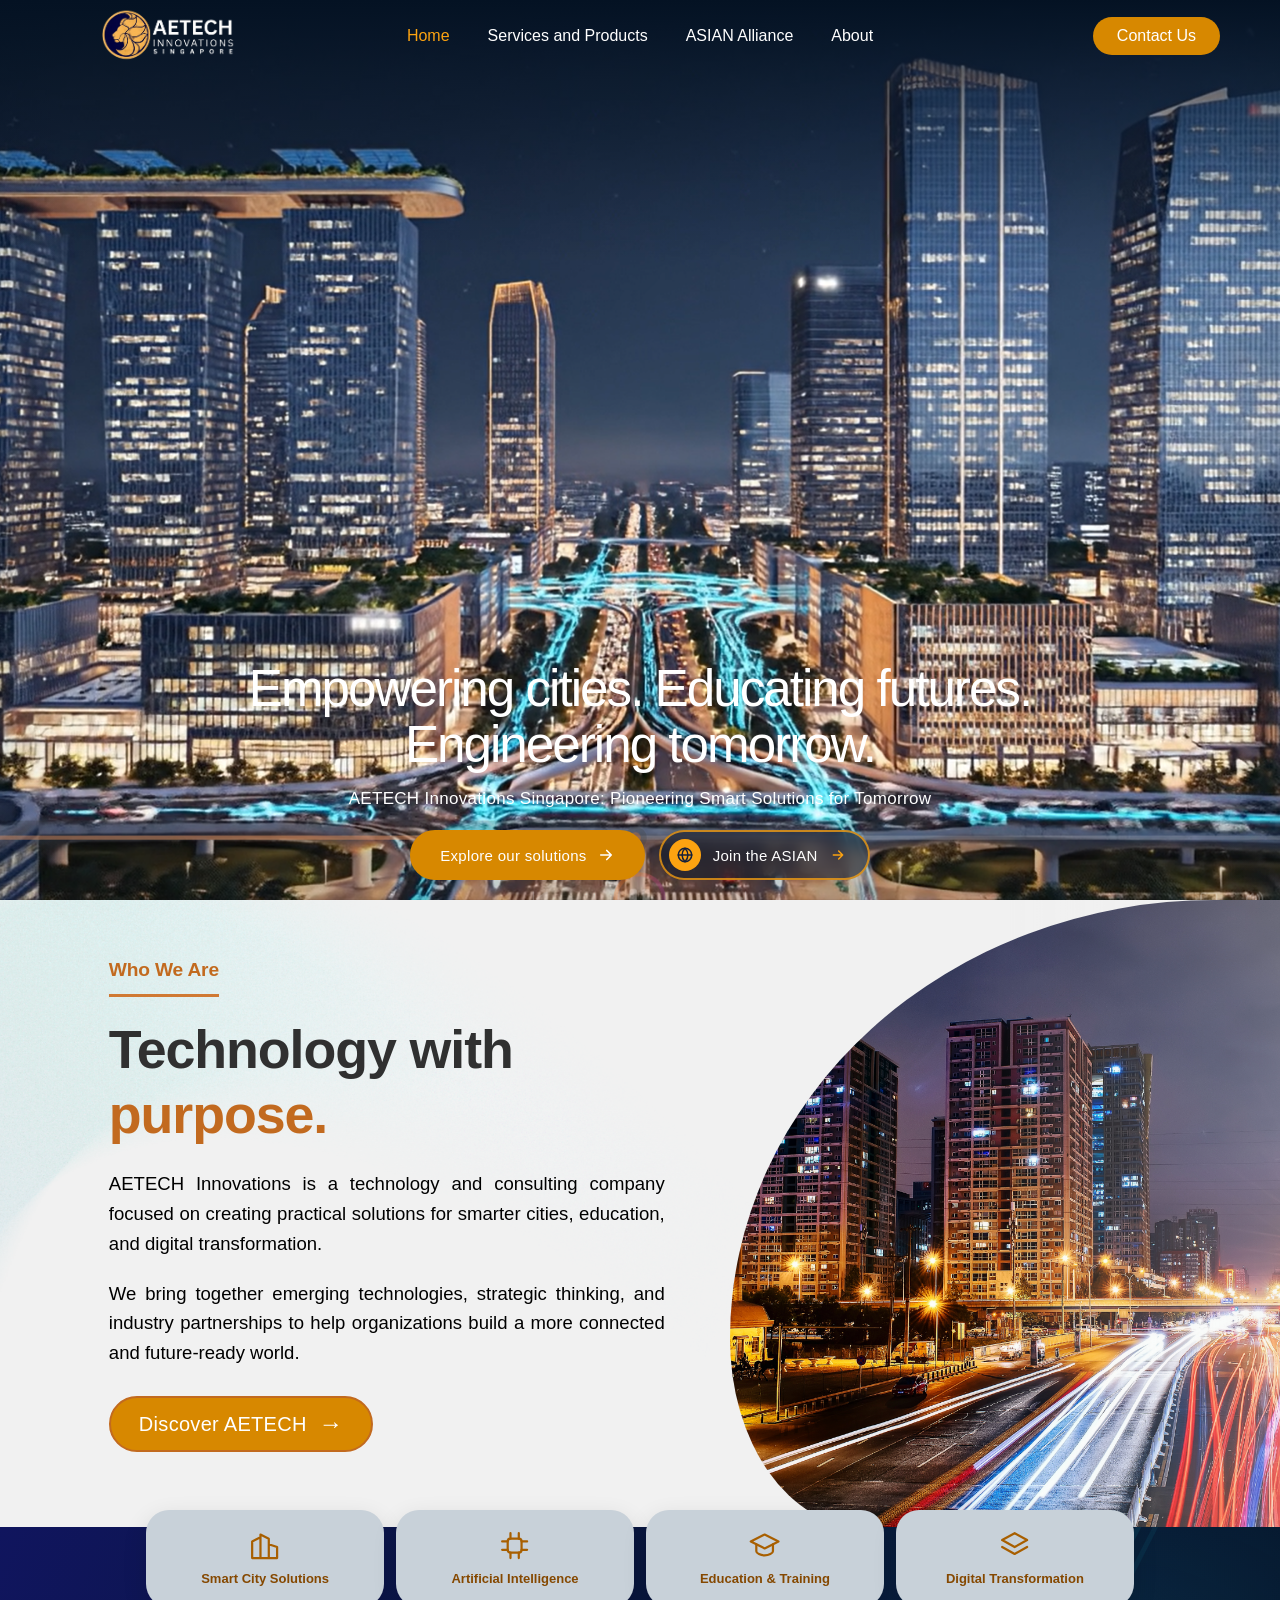
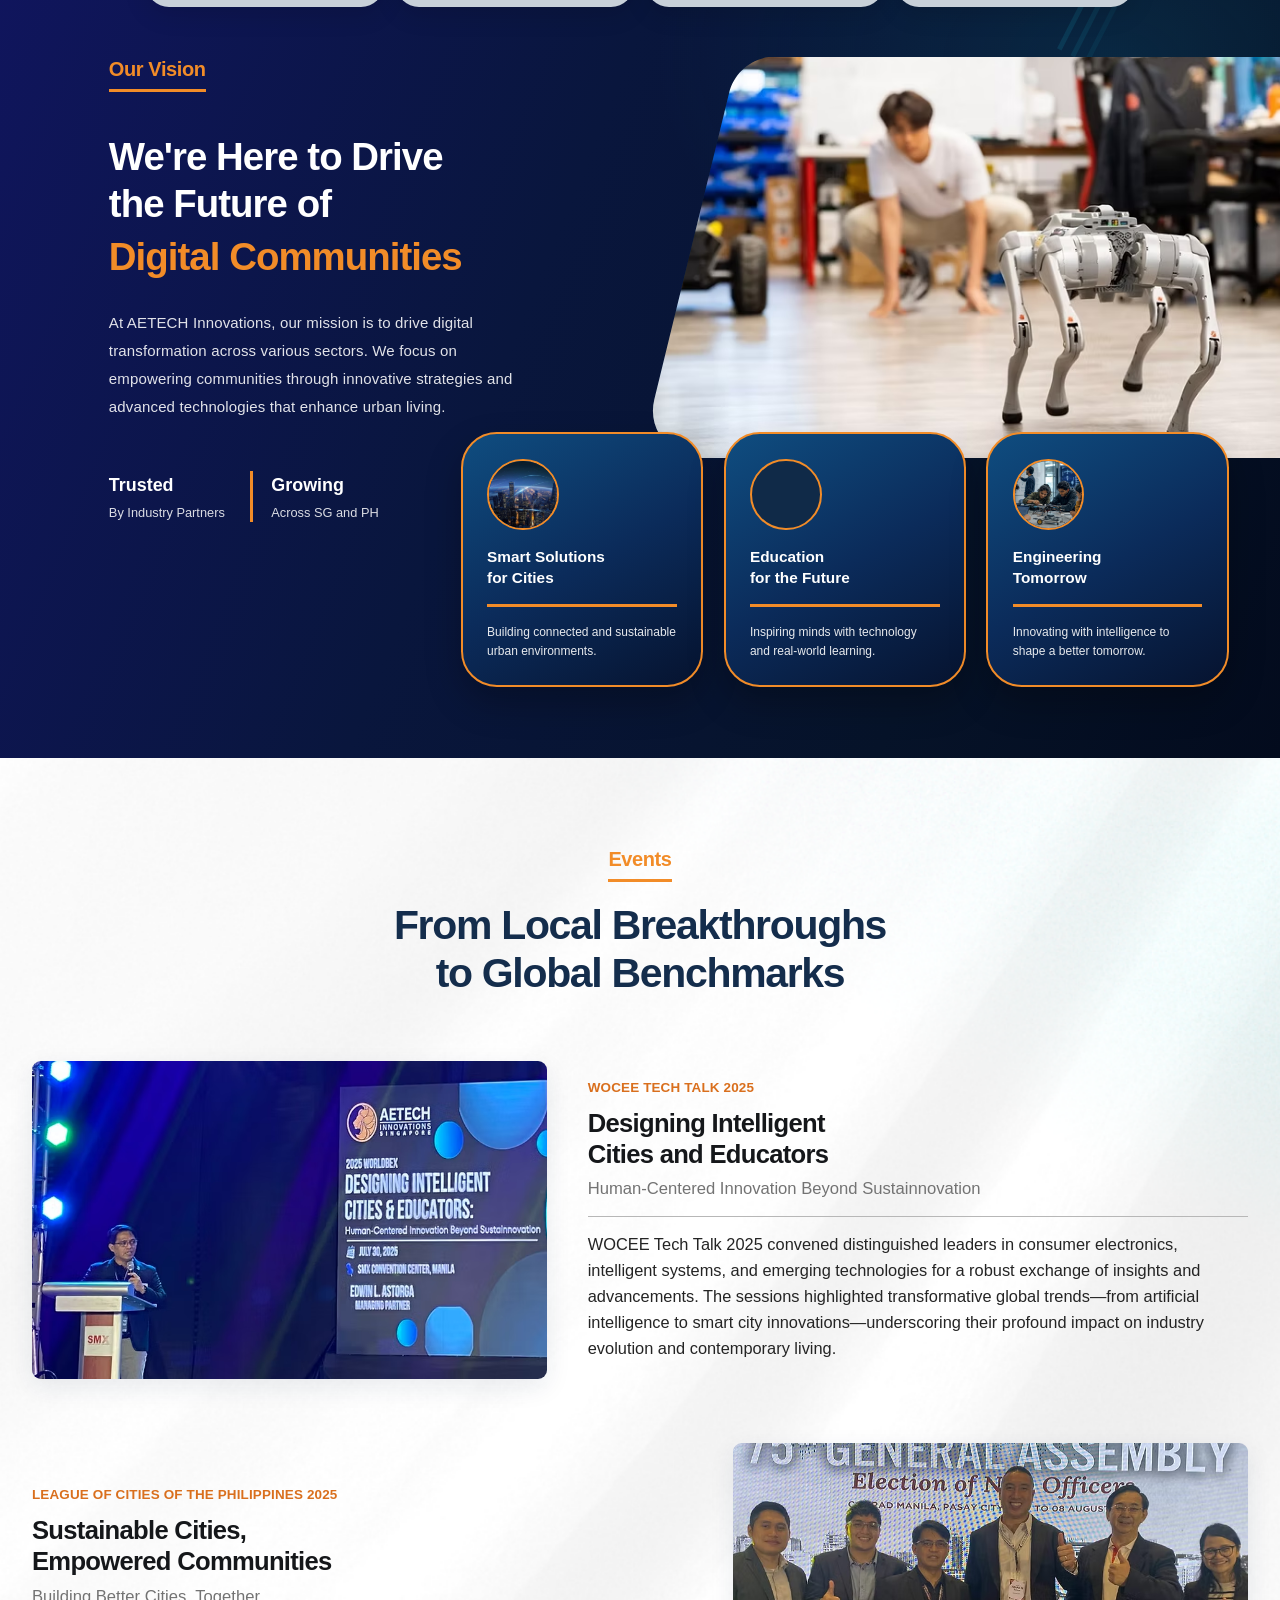
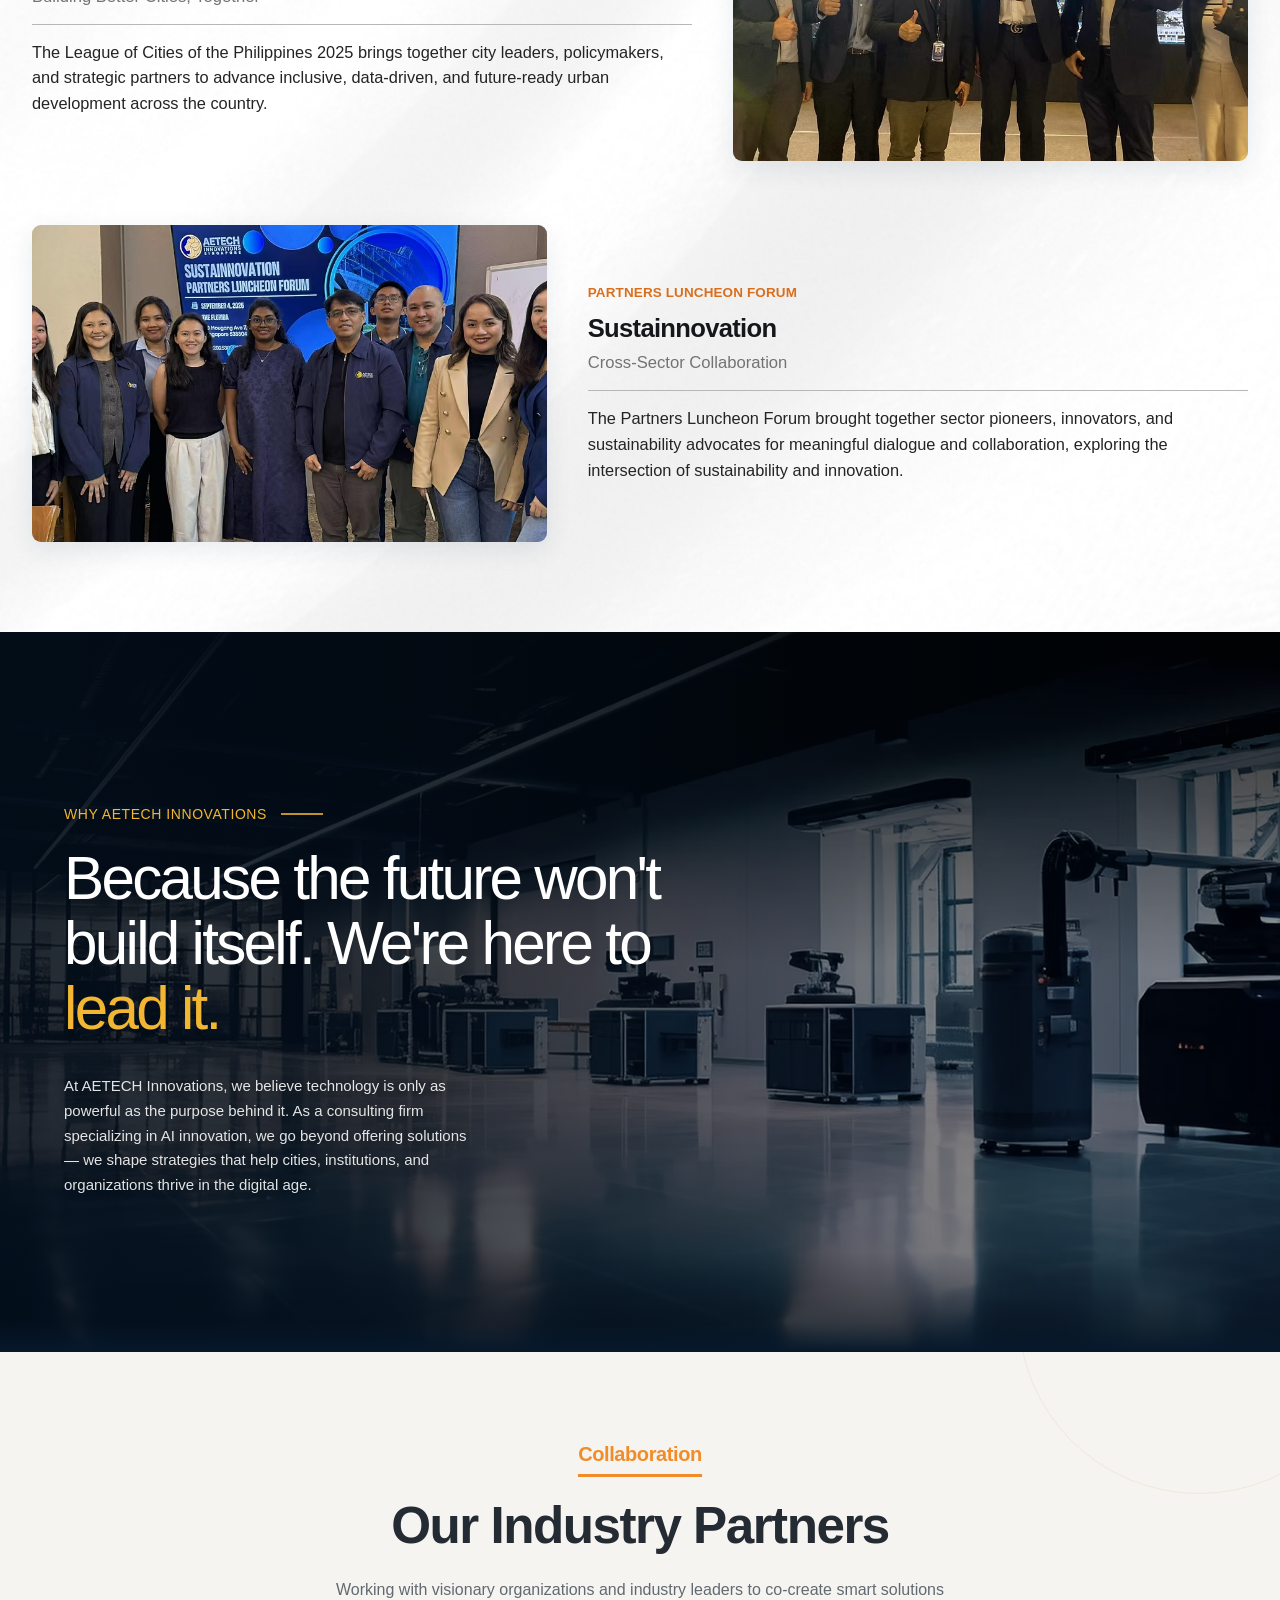
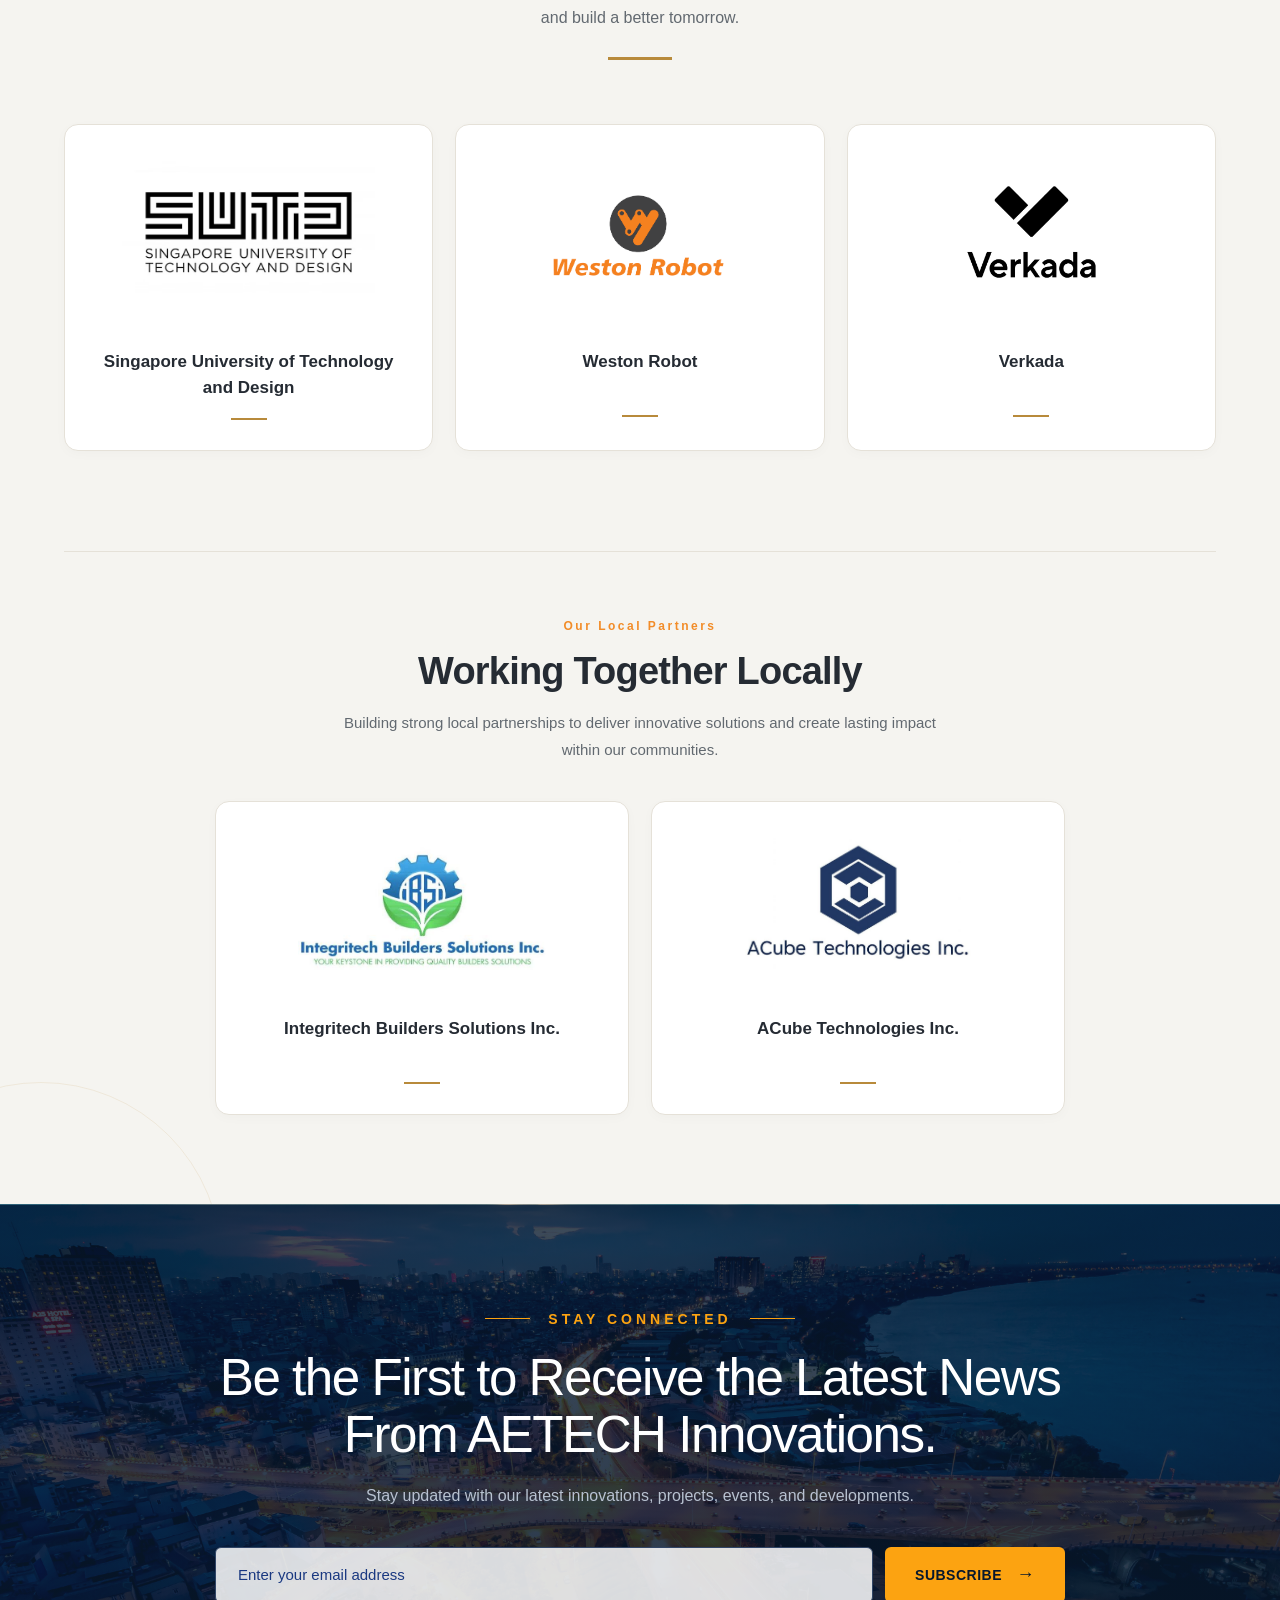
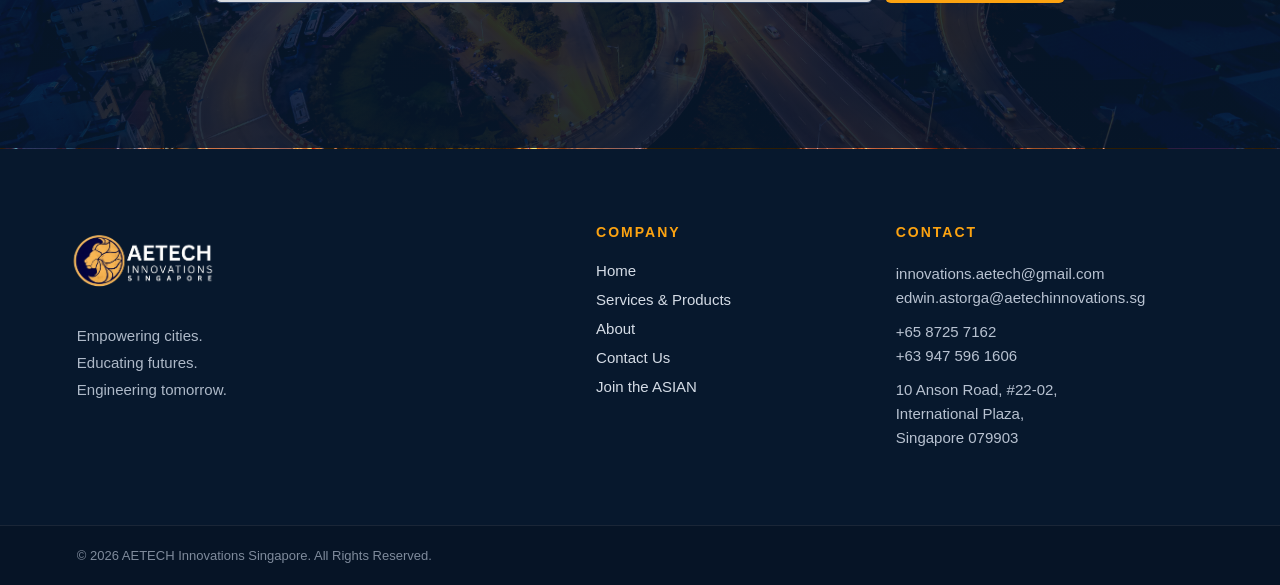
==== commit e85d9afc: "update" ====
--- a/index.html
+++ b/index.html
@@ -37,6 +37,7 @@
           muted
           loop
           playsinline
+          disablepictureinpicture
           preload="auto"
           poster="/assets/home-hero-poster.png"
           aria-hidden="true"
--- a/css/index.css
+++ b/css/index.css
@@ -22,2705 +22,7 @@
   position: relative;
   background-color: #14213d;
   padding: 0 60px;
-  z-index: 1000; /*Global reset*/
-  * {
-    margin: 0;
-    padding: 0;
-    box-sizing: border-box;
-  }
-
-  html {
-    scroll-behavior: smooth;
-  }
-
-  body {
-    font-family: Arial, Helvetica, sans-serif;
-    color: #ffffff;
-    background-color: #0b1728;
-  }
-
-  /* HEADER */
-
-  /* Default topbar: solid bar in normal flow (inner pages). */
-  .site {
-    position: relative;
-    background-color: #14213d;
-    padding: 0 60px;
-    z-index: 1000;
-  }
-
-  /* Overlay variant (home page): floats transparently over the hero video.
-   Enabled with <div data-include="topbar" data-variant="overlay"></div> */
-  .site--overlay {
-    position: absolute;
-    top: 0;
-    left: 0;
-    right: 0;
-    background-color: transparent;
-  }
-
-  /* Reserve the bar's height while layout.js loads it (avoids a jump). */
-  [data-include="topbar"]:empty:not([data-variant]) {
-    min-height: 72px;
-    background-color: #14213d;
-  }
-
-  .nav {
-    position: relative;
-    display: grid;
-    grid-template-columns: 1fr auto 1fr;
-    align-items: center;
-    width: 100%;
-    min-height: 72px;
-  }
-
-  /* LOGO */
-  .logo {
-    display: flex;
-    align-items: center;
-    text-decoration: none;
-    flex-shrink: 0;
-  }
-
-  .logo img {
-    display: block;
-    height: 72px;
-    width: auto;
-  }
-
-  .logo {
-    justify-self: start;
-  }
-
-  .nav > .contact-btn {
-    justify-self: end;
-  }
-
-  /* DESKTOP NAVIGATION */
-  .nav-links {
-    display: flex;
-    align-items: center;
-    justify-content: center;
-    gap: 38px;
-    margin: 0;
-    padding: 0;
-    list-style: none;
-    justify-self: center;
-  }
-
-  .nav-links li {
-    display: flex;
-    align-items: center;
-  }
-
-  .nav-links a {
-    position: relative;
-    color: #ffffff;
-    text-decoration: none;
-    font-size: 16px;
-    font-weight: 400;
-    transition:
-      color 0.3s ease,
-      opacity 0.3s ease;
-  }
-
-  .nav-links a:not(.contact-btn):hover {
-    color: #fca311;
-  }
-
-  /* Current page (aria-current is set by /js/layout.js) */
-  .nav-links a[aria-current="page"]:not(.contact-btn),
-  .mobile-menu a[aria-current="page"]:not(.mobile-contact-btn) {
-    color: #fca311;
-  }
-
-  /* CONTACT BUTTON */
-  .contact-btn {
-    display: inline-flex;
-    align-items: center;
-    justify-content: center;
-    min-width: 110px;
-    padding: 10px 24px;
-    background-color: #d78800;
-    color: #ffffff !important;
-    text-decoration: none !important;
-    border-radius: 25px;
-    font-weight: 500 !important;
-    transition:
-      background-color 0.3s ease,
-      transform 0.3s ease;
-  }
-
-  .contact-btn:hover {
-    background-color: #ffa200;
-    transform: translateY(-1px);
-  }
-
-  /* HAMBURGER */
-  .hamburger {
-    display: none;
-    position: relative;
-    width: 44px;
-    height: 44px;
-    margin: 0;
-    padding: 0;
-    border: none;
-    background: transparent;
-    cursor: pointer;
-    flex-shrink: 0;
-    z-index: 1100;
-  }
-
-  .hamburger span {
-    position: absolute;
-    left: 9px;
-    width: 26px;
-    height: 2px;
-    border-radius: 2px;
-    background: #ffffff;
-    transition:
-      transform 0.3s ease,
-      opacity 0.3s ease,
-      top 0.3s ease;
-  }
-
-  .hamburger span:nth-child(1) {
-    top: 13px;
-  }
-  .hamburger span:nth-child(2) {
-    top: 21px;
-  }
-  .hamburger span:nth-child(3) {
-    top: 29px;
-  }
-
-  /* HAMBURGER ACTIVE */
-  .hamburger.active span:nth-child(1) {
-    top: 21px;
-    transform: rotate(45deg);
-  }
-
-  .hamburger.active span:nth-child(2) {
-    opacity: 0;
-  }
-
-  .hamburger.active span:nth-child(3) {
-    top: 21px;
-    transform: rotate(-45deg);
-  }
-
-  /* MOBILE MENU */
-  .mobile-menu {
-    display: none;
-    position: absolute;
-    top: 100%;
-    left: 0;
-    right: 0;
-    width: 100%;
-    background: #14213d;
-    border-top: 1px solid rgba(255, 255, 255, 0.08);
-    box-shadow: 0 15px 30px rgba(0, 0, 0, 0.25);
-    z-index: 1000;
-  }
-
-  .mobile-menu.open {
-    display: block;
-  }
-
-  .mobile-menu ul {
-    width: 100%;
-    margin: 0;
-    padding: 10px 7% 22px;
-    list-style: none;
-  }
-
-  .mobile-menu li {
-    width: 100%;
-    border-bottom: 1px solid rgba(255, 255, 255, 0.08);
-  }
-
-  .mobile-menu li:last-child {
-    border-bottom: none;
-  }
-
-  .mobile-menu a {
-    display: block;
-    width: 100%;
-    padding: 16px 4px;
-    color: #ffffff;
-    text-decoration: none;
-    font-size: 15px;
-  }
-
-  .mobile-menu a:hover {
-    color: #fca311;
-  }
-
-  /* MOBILE CONTACT BUTTON */
-  .mobile-contact-btn {
-    margin-top: 14px;
-    padding: 13px 20px !important;
-    border-radius: 25px;
-    background: #d78800;
-    text-align: center;
-    color: #ffffff !important;
-  }
-
-  .mobile-contact-btn:hover {
-    background: #ffa200;
-    color: #ffffff !important;
-  }
-
-  /* MOBILE / TABLET */
-  @media (max-width: 1000px) {
-    .site {
-      padding: 0 20px;
-    }
-
-    .nav {
-      min-height: 58px;
-    }
-
-    .logo img {
-      height: 45px;
-    }
-
-    .nav-links {
-      display: none;
-    }
-
-    .nav > .contact-btn {
-      display: none;
-    }
-
-    .hamburger {
-      display: block;
-    }
-  }
-
-  /* SMALL MOBILE */
-  @media (max-width: 480px) {
-    .site {
-      padding: 0 16px;
-    }
-
-    .nav {
-      min-height: 56px;
-    }
-
-    .logo img {
-      height: 42px;
-    }
-
-    .hamburger {
-      width: 42px;
-      height: 42px;
-    }
-
-    .hamburger span {
-      left: 8px;
-      width: 25px;
-    }
-  }
-
-  /* =========================================
-   HERO SECTION
-========================================= */
-  .hero {
-    position: relative;
-    width: 100%;
-    min-height: 100vh;
-    min-height: 100svh;
-    overflow: hidden;
-    display: flex;
-    align-items: flex-end;
-    justify-content: center;
-    background-color: #0b1728; /* shows while the video/poster loads */
-  }
-
-  .hero-video {
-    position: absolute;
-    top: 0;
-    left: 0;
-    width: 100%;
-    height: 100%;
-    object-fit: cover;
-    z-index: 0;
-  }
-
-  /* ---------------------------------------------------------
-   HERO TINT: EDIT THESE NUMBERS TO ADJUST
-   --tint-strength is the master dial for everything at once:
-     0 = no tint, 1 = as designed, 1.3 = heavier, 0.7 = lighter
-   The others tune one edge at a time (0 to 1 = how dark).
---------------------------------------------------------- */
-  .hero {
-    --tint-rgb: 4, 18, 35; /* tint colour (dark navy) */
-    --tint-strength: 1; /* MASTER DIAL */
-
-    --tint-top: 1; /* behind the navbar */
-    --tint-top-size: 260px; /* how far it reaches down */
-    --tint-bottom: 0.1;
-    --tint-bottom-size: 1px; /* how far it reaches up */
-    --tint-sides: 0.1; /* kept minimal and thin */
-    --tint-sides-size: 60px; /* how far it reaches inward */
-    --tint-base: 0.1; /* faint even wash over the whole video */
-  }
-
-  .hero-overlay {
-    --t: calc(var(--tint-top) * var(--tint-strength));
-    --b: calc(var(--tint-bottom) * var(--tint-strength));
-    --s: calc(var(--tint-sides) * var(--tint-strength));
-    --w: calc(var(--tint-base) * var(--tint-strength));
-
-    position: absolute;
-    top: 0;
-    left: 0;
-    width: 100%;
-    height: 100%;
-    background-image:
-    /* top: strong, eased fade */
-      linear-gradient(
-        to bottom,
-        rgba(var(--tint-rgb), var(--t)) 0%,
-        rgba(var(--tint-rgb), calc(var(--t) * 0.6)) 30%,
-        rgba(var(--tint-rgb), calc(var(--t) * 0.25)) 65%,
-        rgba(var(--tint-rgb), 0) 100%
-      ),
-      /* bottom: strong, eased fade */
-      linear-gradient(
-          to top,
-          rgba(var(--tint-rgb), var(--b)) 0%,
-          rgba(var(--tint-rgb), calc(var(--b) * 0.6)) 30%,
-          rgba(var(--tint-rgb), calc(var(--b) * 0.25)) 65%,
-          rgba(var(--tint-rgb), 0) 100%
-        ),
-      /* left + right edges: thin and light (corners get darker where they overlap top/bottom) */
-      linear-gradient(
-          to right,
-          rgba(var(--tint-rgb), var(--s)) 0%,
-          rgba(var(--tint-rgb), 0) 100%
-        ),
-      linear-gradient(
-        to left,
-        rgba(var(--tint-rgb), var(--s)) 0%,
-        rgba(var(--tint-rgb), 0) 100%
-      ),
-      /* faint even wash */
-      linear-gradient(
-          rgba(var(--tint-rgb), var(--w)),
-          rgba(var(--tint-rgb), var(--w))
-        );
-    background-repeat: no-repeat;
-    background-size:
-      100% var(--tint-top-size),
-      100% var(--tint-bottom-size),
-      var(--tint-sides-size) 100%,
-      var(--tint-sides-size) 100%,
-      100% 100%;
-    background-position:
-      top left,
-      bottom left,
-      left top,
-      right top,
-      center;
-    z-index: 1;
-  }
-
-  .hero-content {
-    position: relative;
-    z-index: 2;
-    width: 100%;
-    max-width: 1450px;
-    padding-left: 3%;
-    padding-right: 3%;
-    padding-bottom: 20px;
-    text-align: center;
-  }
-
-  .hero-content h1 {
-    max-width: 1250px;
-    width: 100%;
-    font-size: clamp(39px, 4vw, 60px);
-    line-height: 1.08;
-    font-weight: 300;
-    letter-spacing: -2px;
-    color: #ffffff;
-    margin: 0 auto 16px auto;
-  }
-
-  .hero-content p {
-    max-width: 800px;
-    font-size: 17px;
-    line-height: 1.3;
-    font-weight: 400;
-    letter-spacing: 0.3px;
-    color: #ffffff;
-    margin: 0 auto;
-  }
-
-  .hero-actions {
-    display: flex;
-    flex-wrap: wrap;
-    justify-content: center;
-    gap: 14px;
-    margin-top: 20px;
-  }
-
-  .hero-btn {
-    display: inline-flex;
-    align-items: center;
-    justify-content: center;
-    min-height: 48px;
-    padding: 12px 28px;
-    border: 2px solid transparent;
-    border-radius: var(--radius-pill);
-    font-size: 15px;
-    font-weight: 500;
-    letter-spacing: 0.3px;
-    text-decoration: none;
-    color: var(--color-white);
-    transition:
-      background-color 0.3s ease,
-      border-color 0.3s ease,
-      transform 0.3s ease;
-  }
-
-  .hero-btn-primary {
-    background-color: var(--color-accent);
-    border-color: var(--color-accent);
-  }
-
-  .hero-btn-primary:hover {
-    background-color: var(--color-accent-hover);
-    border-color: var(--color-accent-hover);
-    transform: translateY(-1px);
-  }
-
-  .hero-btn-secondary {
-    border-color: rgba(255, 255, 255, 0.7);
-    background-color: rgba(255, 255, 255, 0.06);
-  }
-
-  .hero-btn-secondary:hover {
-    background-color: rgba(255, 255, 255, 0.16);
-    border-color: var(--color-white);
-  }
-
-  /* HERO BUTTONS: icons + "Join the ASIAN" button */
-  .hero-btn-primary {
-    gap: 10px;
-  }
-
-  .hero-btn .btn-arrow {
-    flex: 0 0 auto;
-    transition: transform 0.3s ease;
-  }
-
-  .hero-btn:hover .btn-arrow {
-    transform: translateX(4px);
-  }
-
-  .hero-btn-join {
-    gap: 12px;
-    padding: 7px 22px 7px 8px;
-    border-color: rgba(252, 163, 17, 0.75);
-    background-color: rgba(11, 23, 40, 0.55);
-    -webkit-backdrop-filter: blur(8px);
-    backdrop-filter: blur(8px);
-  }
-
-  .hero-btn-join:hover {
-    background-color: rgba(252, 163, 17, 0.18);
-    border-color: var(--color-accent-light);
-    transform: translateY(-1px);
-  }
-
-  .hero-btn-join .join-icon {
-    display: grid;
-    place-items: center;
-    width: 32px;
-    height: 32px;
-    border-radius: 50%;
-    background-color: var(--color-accent-light);
-    color: var(--color-navy-800);
-  }
-
-  .hero-btn-join .btn-arrow {
-    color: var(--color-accent-light);
-  }
-
-  @media (max-width: 900px) {
-    .hero-content {
-      padding-left: 7%;
-      padding-right: 7%;
-    }
-
-    .hero-content h1 {
-      font-size: clamp(45px, 7vw, 65px);
-    }
-  }
-
-  @media (max-width: 650px) {
-    .hero-content {
-      padding-bottom: 40px;
-      padding-left: 7%;
-      padding-right: 7%;
-    }
-
-    .hero-content h1 {
-      font-size: clamp(40px, 11vw, 58px);
-      line-height: 1.08;
-      letter-spacing: -1px;
-      margin-bottom: 25px;
-    }
-
-    .hero-content p {
-      font-size: 14px;
-      max-width: 90%;
-    }
-
-    .hero-actions {
-      flex-direction: column;
-      align-items: stretch;
-      max-width: 320px;
-      margin-left: auto;
-      margin-right: auto;
-      margin-top: 26px;
-    }
-  }
-
-  /* SHARED SECTION STYLES */
-  .section-inner {
-    max-width: 1200px;
-    margin: 0 auto;
-    padding: 100px 6%;
-  }
-
-  .vision h2,
-  .why-aetech h2,
-  .events h2 {
-    font-size: clamp(28px, 3.5vw, 42px);
-    font-weight: 300;
-    letter-spacing: -1px;
-    margin-bottom: 24px;
-    text-align: center;
-  }
-
-  /* =========================================
-   WHO WE ARE
-========================================= */
-  .about-intro {
-    position: relative;
-    overflow: visible;
-    padding: clamp(56px, 4.6vw, 96px) 0 0;
-    background: #f1f1f1 url("../assets/who-we-are-bg.png") left top / cover
-      no-repeat;
-    color: #000;
-  }
-
-  .about-intro-container {
-    width: min(96.5%, 1900px);
-    margin: 0 auto;
-    overflow: visible;
-  }
-
-  .about-intro-copy,
-  .about-intro-focus {
-    position: relative;
-    z-index: 2;
-  }
-
-  .about-intro-copy {
-    width: 52%;
-    padding-left: 7%;
-  }
-
-  .about-intro-label {
-    display: inline-block;
-    margin-bottom: clamp(18px, 1.6vw, 30px);
-  }
-
-  .about-intro-label span {
-    display: block;
-    color: #c26a1f;
-    font-size: clamp(19px, 1.5vw, 29px);
-    font-weight: 600;
-    letter-spacing: -0.01em;
-  }
-
-  .about-intro-label i {
-    display: block;
-    width: 100%;
-    height: 3px;
-    margin-top: clamp(10px, 1vw, 18px);
-    background: #d07933;
-  }
-
-  .about-intro-heading h2 {
-    margin: 0 0 clamp(18px, 1.8vw, 34px);
-    color: #303030;
-    font-size: clamp(38px, 4.2vw, 81px);
-    font-weight: 700;
-    line-height: 1.2;
-    letter-spacing: -0.02em;
-    text-align: left;
-  }
-
-  .about-intro-heading h2 span {
-    color: #c26a1f;
-  }
-
-  .about-intro-text p {
-    margin: 0 0 1.1em;
-    color: #000;
-    font-size: clamp(16px, 1.45vw, 28px);
-    line-height: 1.6;
-    text-align: justify;
-    hyphens: auto;
-  }
-
-  .about-intro-link {
-    display: inline-flex;
-    align-items: center;
-    justify-content: center;
-    gap: 12px;
-    min-height: 48px;
-    margin-top: 8px;
-    padding: 12px 28px;
-    border: 2px solid #c26a1f;
-    border-radius: 999px;
-    background-color: #d78800;
-    color: #ffffff;
-    font-size: 20px;
-    font-weight: 500;
-    letter-spacing: 0.3px;
-    text-decoration: none;
-    transition:
-      background-color 0.3s ease,
-      border-color 0.3s ease,
-      gap 0.25s ease,
-      transform 0.3s ease;
-  }
-
-  .about-intro-link span {
-    color: #ffffff;
-    font-size: 1.2em;
-  }
-
-  .about-intro-link:hover {
-    gap: 17px;
-    background-color: #ffa200;
-    border-color: #ffa200;
-    color: #ffffff;
-    transform: translateY(-1px);
-  }
-
-  /* =========================================
-   RIGHT SIDE PHOTO (curved)
-========================================= */
-  .about-intro-media {
-    position: absolute;
-    top: 0;
-    right: 0;
-    bottom: 80px;
-    width: 43%;
-    z-index: 1;
-    overflow: hidden;
-    /* big curve from the top, tighter curve at the bottom-left */
-    border-radius: 88% 0 0 24% / 70% 0 0 30%;
-  }
-
-  .about-intro-media img {
-    display: block;
-    width: 100%;
-    height: 100%;
-    object-fit: cover;
-    object-position: 45% center; /* 30% = more left, 70% = more right */
-  }
-
-  /* =========================================
-   FOCUS AREA CARDS (overlap into Vision)
-========================================= */
-  .about-intro-focus {
-    display: grid;
-    grid-template-columns: repeat(4, minmax(0, 1fr));
-    gap: clamp(10px, 0.9vw, 18px);
-    width: min(80%, 1200px);
-    margin: clamp(40px, 4.5vw, 84px) auto -80px;
-    padding: 0;
-    list-style: none;
-    position: relative;
-    z-index: 10;
-  }
-
-  .about-intro-focus li {
-    display: flex;
-    flex-direction: column;
-    align-items: center;
-    justify-content: center;
-    gap: clamp(8px, 0.7vw, 14px);
-    padding: clamp(16px, 1.5vw, 28px) clamp(10px, 1vw, 18px);
-    border-radius: clamp(16px, 1.8vw, 28px);
-    background: #c8d1d9;
-    color: #854800;
-    font-size: clamp(13px, 1vw, 18px);
-    font-weight: 700;
-    line-height: 1.25;
-    text-align: center;
-    border: none;
-    box-shadow: 0 8px 24px rgba(0, 0, 0, 0.12);
-  }
-
-  .about-intro-focus-icon {
-    display: block;
-    width: clamp(30px, 2.6vw, 48px);
-    height: clamp(30px, 2.6vw, 48px);
-    color: #a85f00;
-  }
-
-  .about-intro-focus-icon svg {
-    display: block;
-    width: 100%;
-    height: 100%;
-    fill: none;
-    stroke: currentColor;
-    stroke-width: 1.6;
-    stroke-linecap: round;
-    stroke-linejoin: round;
-  }
-
-  /* =========================================
-   WHO WE ARE: RESPONSIVE
-========================================= */
-
-  /* Small laptops: give the text a bit more room */
-  @media (max-width: 1250px) {
-    .about-intro-copy {
-      width: 56%;
-    }
-    .about-intro-media {
-      width: 40%;
-    }
-    .about-intro-focus {
-      width: 90%;
-    }
-  }
-
-  /* Tablet & phones: text, then photo, then cards */
-  @media (max-width: 1000px) {
-    .about-intro {
-      padding-bottom: 0;
-    }
-
-    .about-intro-container {
-      width: 90%;
-    }
-
-    .about-intro-copy {
-      width: 100%;
-      padding-left: 0;
-    }
-
-    .about-intro-text p {
-      text-align: left;
-      hyphens: manual;
-      font-size: clamp(16px, 2.4vw, 21px);
-    }
-
-    /* photo moves into the normal flow, same leaf-shaped curve */
-    .about-intro-media {
-      position: relative;
-      inset: auto;
-      width: 100%;
-      aspect-ratio: 4 / 3;
-      margin-top: 32px;
-      border-radius: 75% 24px 24px 24px / 60% 24px 24px 24px;
-    }
-
-    .about-intro-focus {
-      width: 100%;
-      margin: 28px auto -60px;
-    }
-  }
-
-  /* Phones: 2 x 2 cards, still overlapping */
-  @media (max-width: 700px) {
-    .about-intro-media {
-      aspect-ratio: 1 / 1;
-      border-radius: 80% 20px 20px 20px / 55% 20px 20px 20px;
-    }
-
-    .about-intro-focus {
-      grid-template-columns: repeat(2, minmax(0, 1fr));
-      gap: 12px;
-      margin-bottom: -50px;
-    }
-
-    .about-intro-focus li {
-      min-height: 110px;
-      padding: 16px 10px;
-      font-size: 13px;
-    }
-  }
-
-  /* Very small phones */
-  @media (max-width: 380px) {
-    .about-intro-focus {
-      gap: 10px;
-    }
-
-    .about-intro-focus li {
-      min-height: 100px;
-      padding: 14px 8px;
-      font-size: 12px;
-    }
-
-    .about-intro-focus-icon {
-      width: 28px;
-      height: 28px;
-    }
-  }
-
-  /* =========================================
-   VISION SECTION (fluid, breathable layout)
-========================================= */
-  .vision {
-    --vision-orange: #f28c28;
-    position: relative;
-    isolation: isolate;
-    width: 100%;
-    overflow: hidden;
-    color: #fff;
-    background:
-      radial-gradient(
-        ellipse at 87% 16%,
-        rgba(16, 91, 124, 0.28),
-        transparent 29%
-      ),
-      linear-gradient(
-        112deg,
-        #10155e 0%,
-        #09163d 42%,
-        #061329 75%,
-        #030b1d 100%
-      );
-  }
-
-  .vision-clip-defs {
-    position: absolute;
-    width: 0;
-    height: 0;
-    pointer-events: none;
-  }
-
-  .vision::before {
-    content: "";
-    position: absolute;
-    z-index: -1;
-    top: -95px;
-    right: 13%;
-    width: 5px;
-    height: 230px;
-    background: rgba(22, 137, 164, 0.2);
-    transform: rotate(27deg);
-    box-shadow:
-      15px 0 0 rgba(22, 137, 164, 0.16),
-      30px 0 0 rgba(22, 137, 164, 0.11);
-    pointer-events: none;
-  }
-
-  /* ---------- DESKTOP GRID ---------- */
-  .vision-container {
-    display: grid;
-    grid-template-columns: 36% 14% 50%; /* text | gap | image */
-    grid-template-rows: auto auto;
-    width: 100%;
-    padding-top: clamp(130px, 8.5vw, 170px);
-    padding-bottom: clamp(64px, 5.5vw, 110px);
-  }
-
-  /* LEFT CONTENT */
-  .vision-content {
-    grid-column: 1 / 3;
-    grid-row: 1 / 3;
-    align-self: start;
-    position: relative;
-    z-index: 3;
-    padding: 0 0 0
-      calc((100vw - min(96.5vw, 1900px)) / 2 + min(96.5vw, 1900px) * 0.07);
-  }
-
-  .vision-label {
-    display: inline-block;
-    padding-bottom: 0.4em;
-    border-bottom: 3px solid var(--vision-orange);
-    color: var(--vision-orange);
-    font-size: clamp(20px, 1.5vw, 28px);
-    line-height: 1.2;
-    font-weight: 600;
-    letter-spacing: -0.02em;
-  }
-
-  .vision-content h2 {
-    margin: 1.1em 0 0;
-    color: #fff;
-    font-size: clamp(32px, 3vw, 58px);
-    line-height: 1.22;
-    font-weight: 700;
-    letter-spacing: -0.025em;
-    text-align: left;
-    white-space: nowrap;
-  }
-
-  .vision-content h2 span {
-    display: block;
-    margin-top: 0.18em;
-    color: var(--vision-orange);
-  }
-
-  /* =========================================
-   VISION BODY PARAGRAPH — replaces .vl spans
-   Breathable, natural-flowing text
-========================================= */
-  .vision-body {
-    margin-top: 28px;
-    max-width: 420px;
-    color: rgba(255, 255, 255, 0.88);
-    font-size: clamp(15px, 1.15vw, 18px);
-    line-height: 1.85;
-    font-weight: 400;
-    letter-spacing: 0.01em;
-  }
-
-  .vision-stats {
-    display: flex;
-    align-items: flex-start;
-    margin-top: clamp(40px, 4vw, 80px);
-  }
-
-  .vision-stat {
-    padding: 0.2em 2vw 0 0;
-  }
-
-  .vision-stat + .vision-stat {
-    padding: 0.2em 0 0 1.4vw;
-    border-left: 3px solid var(--vision-orange);
-  }
-
-  .vision-stat h3 {
-    margin: 0 0 0.45em;
-    color: #fff;
-    font-size: clamp(17px, 1.4vw, 26px);
-    line-height: 1.2;
-    font-weight: 700;
-  }
-
-  .vision-stat p {
-    margin: 0;
-    color: rgba(255, 255, 255, 0.85);
-    font-size: clamp(12px, 1vw, 19px);
-    line-height: 1.4;
-    white-space: nowrap;
-  }
-
-  /* ---------- IMAGE: PARALLELOGRAM, RIGHT SIDE TOUCHES SCREEN EDGE ---------- */
-  .vision-right {
-    grid-column: 3;
-    grid-row: 1;
-    position: relative;
-    z-index: 1;
-  }
-
-  .vision-image {
-    width: 100%;
-    aspect-ratio: 1025 / 643;
-    overflow: hidden;
-    background: #102a48;
-    clip-path: url(#visionFrameClip);
-  }
-
-  .vision-image img {
-    display: block;
-    width: 100%;
-    height: 100%;
-    object-fit: cover;
-    object-position: center;
-    transition: transform 0.7s ease;
-  }
-
-  .vision-image:hover img {
-    transform: scale(1.025);
-  }
-
-  /* ---------- FEATURE CARDS ---------- */
-  .vision-features {
-    grid-column: 2 / 4;
-    grid-row: 2;
-    position: relative;
-    z-index: 5;
-    display: grid;
-    grid-template-columns: repeat(3, minmax(0, 1fr));
-    gap: clamp(16px, 1.6vw, 30px);
-    margin: -2vw 4vw 0 0; /* overlaps image slightly, keeps space on the right */
-  }
-
-  .vision-feature {
-    display: flex;
-    flex-direction: column;
-    align-items: flex-start;
-    min-width: 0;
-    padding: clamp(22px, 1.9vw, 36px);
-    background: linear-gradient(150deg, #0f4d80 0%, #0b2b5a 52%, #06132f 100%);
-    border: 2px solid var(--vision-orange);
-    border-radius: clamp(28px, 2.8vw, 52px);
-    box-shadow: 0 16px 35px rgba(0, 0, 0, 0.25);
-    transition:
-      transform 0.3s ease,
-      border-color 0.3s ease,
-      box-shadow 0.3s ease;
-  }
-
-  .vision-feature:hover {
-    transform: translateY(-5px);
-    border-color: #ffb466;
-    box-shadow: 0 22px 40px rgba(0, 0, 0, 0.35);
-  }
-
-  .feature-icon {
-    flex: 0 0 auto;
-    width: clamp(64px, 5.6vw, 108px);
-    height: clamp(64px, 5.6vw, 108px);
-    margin-bottom: clamp(14px, 1.2vw, 24px);
-    overflow: hidden;
-    border: 2px solid var(--vision-orange);
-    border-radius: 50%;
-    background: #102a48;
-  }
-
-  .feature-icon img {
-    display: block;
-    width: 100%;
-    height: 100%;
-    object-fit: cover;
-  }
-
-  .feature-content {
-    width: 100%;
-    min-width: 0;
-  }
-
-  .feature-content h3 {
-    margin: 0;
-    color: #fff;
-    font-size: clamp(15px, 1.2vw, 23px);
-    line-height: 1.4;
-    font-weight: 700;
-  }
-
-  .feature-line {
-    width: 100%;
-    height: 3px;
-    margin: clamp(14px, 1.2vw, 24px) 0;
-    background: var(--vision-orange);
-  }
-
-  .feature-content p {
-    margin: 0;
-    color: rgba(255, 255, 255, 0.9);
-    font-size: clamp(12px, 0.9vw, 17px);
-    line-height: 1.6;
-  }
-
-  /* =========================================
-   TABLET / MOBILE (stacked)
-========================================= */
-  @media (max-width: 1100px) {
-    .vision-container {
-      display: flex;
-      flex-direction: column;
-      gap: 40px;
-      padding: 130px 5% 64px;
-    }
-
-    .vision-content {
-      padding: 0;
-      width: 100%;
-      max-width: 760px;
-    }
-
-    .vision-label {
-      font-size: 22px;
-    }
-
-    .vision-content h2 {
-      font-size: clamp(32px, 6vw, 52px);
-      line-height: 1.2;
-      white-space: normal;
-    }
-
-    .vision-body {
-      font-size: clamp(15px, 2.1vw, 18px);
-      line-height: 1.85;
-      max-width: 100%;
-    }
-
-    .vision-stat h3 {
-      font-size: 20px;
-    }
-    .vision-stat p {
-      font-size: 14px;
-    }
-    .vision-stat {
-      padding-right: 24px;
-    }
-    .vision-stat + .vision-stat {
-      padding-left: 18px;
-    }
-
-    /* image still touches the right screen edge */
-    .vision-right {
-      margin-right: -5vw;
-    }
-
-    .vision-features {
-      margin: -40px 0 0;
-      gap: 16px;
-    }
-
-    .vision-feature {
-      padding: 20px 16px 24px;
-      border-radius: 26px;
-    }
-    .feature-icon {
-      width: 70px;
-      height: 70px;
-      margin-bottom: 14px;
-    }
-    .feature-content h3 {
-      font-size: clamp(15px, 2vw, 19px);
-    }
-    .feature-line {
-      margin: 14px 0;
-    }
-    .feature-content p {
-      font-size: 13px;
-    }
-  }
-
-  @media (max-width: 650px) {
-    .vision-container {
-      gap: 32px;
-      padding: 120px 5% 56px;
-    }
-
-    .vision-content h2 {
-      font-size: clamp(30px, 8vw, 42px);
-    }
-    .vision-content h2 span {
-      display: inline;
-    }
-
-    .vision-body {
-      font-size: 15px;
-      line-height: 1.85;
-    }
-
-    .vision-features {
-      grid-template-columns: 1fr;
-      margin-top: -30px;
-      gap: 16px;
-    }
-
-    .vision-feature {
-      display: grid;
-      grid-template-columns: 72px minmax(0, 1fr);
-      align-items: center;
-      column-gap: 16px;
-      padding: 18px;
-      border-radius: 24px;
-    }
-
-    .feature-icon {
-      width: 72px;
-      height: 72px;
-      margin: 0;
-    }
-    .feature-content h3 {
-      font-size: 17px;
-    }
-  }
-
-  @media (max-width: 380px) {
-    .vision-content h2 {
-      font-size: 28px;
-    }
-    .vision-body {
-      font-size: 14px;
-    }
-    .vision-stat h3 {
-      font-size: 17px;
-    }
-    .vision-stat p {
-      font-size: 12px;
-    }
-    .vision-feature {
-      grid-template-columns: 62px minmax(0, 1fr);
-      column-gap: 12px;
-      padding: 15px;
-    }
-    .feature-icon {
-      width: 62px;
-      height: 62px;
-    }
-    .feature-content h3 {
-      font-size: 15px;
-    }
-    .feature-content p {
-      font-size: 12px;
-    }
-  }
-
-  @media (prefers-reduced-motion: reduce) {
-    .vision-feature,
-    .vision-image img {
-      transition: none;
-    }
-    .vision-feature:hover,
-    .vision-image:hover img {
-      transform: none;
-    }
-  }
-
-  /* =========================================
-   EVENTS SECTION — ALTERNATING SPLIT LAYOUT
-========================================= */
-  .events {
-    position: relative;
-    isolation: isolate;
-    overflow: hidden;
-    padding: clamp(64px, 7vw, 104px) 0;
-    color: #17191d;
-
-    /* Background image */
-    background-color: #ffffff;
-    background-image: url("../assets/events-bg.png");
-    background-repeat: no-repeat;
-    background-position: center center;
-    background-size: cover;
-
-    width: 100%;
-  }
-
-  /* Events content container */
-  .events-container {
-    position: relative;
-    z-index: 1;
-    width: min(1280px, calc(100% - 64px));
-    margin-inline: auto;
-  }
-
-  /* =========================================
-   EVENTS HEADER
-========================================= */
-
-  .events-header {
-    max-width: 760px;
-    margin: 0 auto clamp(42px, 5vw, 68px);
-    text-align: center;
-  }
-
-  /* EVENTS LABEL — MATCH OUR VISION */
-  .events-label {
-    display: inline-block;
-    padding-bottom: 0.4em;
-    margin-bottom: 20px;
-
-    border-bottom: 3px solid #f28c28;
-
-    color: #f28c28;
-    font-size: clamp(20px, 1.5vw, 28px);
-    font-weight: 600;
-    line-height: 1.2;
-    letter-spacing: -0.02em;
-  }
-
-  /* Main Events heading */
-  .events-header h2 {
-    margin: 0;
-    color: #142d4c;
-    font-size: clamp(30px, 3.2vw, 46px);
-    font-weight: 650;
-    line-height: 1.16;
-    letter-spacing: -1.3px;
-    text-wrap: balance;
-  }
-
-  /* =========================================
-   EVENTS LIST
-========================================= */
-
-  .events-list {
-    display: flex;
-    flex-direction: column;
-    gap: clamp(38px, 5vw, 68px);
-  }
-
-  .event-row {
-    display: grid;
-    grid-template-columns: minmax(0, 0.92fr) minmax(0, 1.18fr);
-    align-items: center;
-    gap: clamp(28px, 3.2vw, 48px);
-    min-width: 0;
-  }
-
-  .event-row-image-right {
-    grid-template-columns: minmax(0, 1.18fr) minmax(0, 0.92fr);
-  }
-
-  /* =========================================
-   EVENT IMAGES
-========================================= */
-
-  .event-image {
-    display: block;
-    position: relative;
-    width: 100%;
-    aspect-ratio: 1.62 / 1;
-    padding: 0;
-    overflow: hidden;
-
-    border: 0;
-    border-radius: 9px;
-    background: #e7edf2;
-    box-shadow: 0 8px 26px rgba(20, 45, 76, 0.09);
-
-    cursor: zoom-in;
-    text-align: left;
-
-    -webkit-appearance: none;
-    appearance: none;
-  }
-
-  .event-image img {
-    display: block;
-    width: 100%;
-    height: 100%;
-    object-fit: cover;
-    object-position: center;
-    transition: transform 500ms ease;
-  }
-
-  .event-image:hover img,
-  .event-image:focus-visible img {
-    transform: scale(1.035);
-  }
-
-  .event-image:focus-visible {
-    outline: 3px solid #1675c5;
-    outline-offset: 4px;
-  }
-
-  /* =========================================
-   EVENT TEXT
-========================================= */
-
-  .event-info {
-    min-width: 0;
-    padding: 4px 0;
-  }
-
-  .event-category {
-    display: block;
-    margin: 0 0 10px;
-    color: #d96f1d;
-    font-size: clamp(12px, 1.05vw, 15px);
-    font-weight: 750;
-    line-height: 1.4;
-    letter-spacing: 0.15px;
-    text-transform: uppercase;
-  }
-
-  .event-info h3 {
-    margin: 0 0 7px;
-    color: #15171a;
-    font-size: clamp(23px, 2vw, 30px);
-    font-weight: 650;
-    line-height: 1.22;
-    letter-spacing: -0.7px;
-  }
-
-  .event-subtitle {
-    margin: 0;
-    color: #737373;
-    font-size: clamp(15px, 1.3vw, 18px);
-    line-height: 1.5;
-  }
-
-  .event-description-divider {
-    width: 100%;
-    height: 1px;
-    margin: 14px 0 15px;
-    background: #b7b7b7;
-  }
-
-  .event-description {
-    margin: 0;
-    color: #242424;
-    font-size: clamp(15px, 1.28vw, 18px);
-    font-weight: 400;
-    line-height: 1.58;
-  }
-
-  /* =========================================
-   TABLET
-========================================= */
-
-  @media (max-width: 1024px) {
-    .events {
-      padding: 64px 0;
-      background-position: center center;
-    }
-
-    .events-container {
-      width: calc(100% - 48px);
-    }
-  }
-
-  @media (max-width: 1000px) {
-    .events-container {
-      width: min(900px, calc(100% - 48px));
-    }
-
-    .events-list {
-      gap: 44px;
-    }
-
-    .event-row,
-    .event-row-image-right {
-      grid-template-columns: minmax(0, 0.9fr) minmax(0, 1fr);
-      gap: 26px;
-    }
-
-    .event-info h3 {
-      font-size: clamp(22px, 2.5vw, 27px);
-    }
-
-    .event-description {
-      font-size: 15px;
-      line-height: 1.55;
-    }
-  }
-
-  /* =========================================
-   MOBILE
-========================================= */
-
-  @media (max-width: 680px) {
-    .events {
-      padding: 58px 0 64px;
-      background-position: center center;
-      background-size: cover;
-    }
-
-    .events-container {
-      width: calc(100% - 36px);
-    }
-
-    .events-header {
-      margin-bottom: 34px;
-      text-align: left;
-    }
-
-    /* Keep the larger label and underline on mobile */
-    .events-label {
-      margin-bottom: 16px;
-      padding-bottom: 0.4em;
-      border-bottom-width: 3px;
-      font-size: 20px;
-      line-height: 1.2;
-      letter-spacing: -0.02em;
-    }
-
-    .events-header h2 {
-      font-size: clamp(29px, 8vw, 38px);
-      letter-spacing: -0.8px;
-      line-height: 1.15;
-    }
-
-    .events-list {
-      gap: 38px;
-    }
-
-    .event-row,
-    .event-row-image-right {
-      display: flex;
-      flex-direction: column;
-      align-items: stretch;
-      gap: 19px;
-    }
-
-    /* Keep images above the text on mobile */
-    .event-row-image-right .event-image {
-      order: 0;
-    }
-
-    .event-row-image-right .event-info {
-      order: 1;
-    }
-
-    .event-image {
-      width: 100%;
-      aspect-ratio: 1.5 / 1;
-      border-radius: 8px;
-    }
-
-    .event-info {
-      padding: 0 1px;
-    }
-
-    .event-category {
-      margin-bottom: 8px;
-      font-size: 11px;
-      letter-spacing: 0.4px;
-    }
-
-    .event-info h3 {
-      margin-bottom: 7px;
-      font-size: clamp(23px, 6.4vw, 29px);
-      line-height: 1.2;
-      letter-spacing: -0.5px;
-    }
-
-    .desktop-break {
-      display: none;
-    }
-
-    .event-subtitle {
-      font-size: 15px;
-    }
-
-    .event-description-divider {
-      margin: 13px 0 12px;
-    }
-  }
-
-  /* =========================================
-   SMALL MOBILE
-========================================= */
-
-  @media (max-width: 480px) {
-    .events {
-      padding: 48px 0;
-    }
-
-    .events-container {
-      width: calc(100% - 32px);
-    }
-
-    .events-label {
-      font-size: 20px;
-    }
-
-    .events-header h2 {
-      font-size: clamp(27px, 8vw, 34px);
-    }
-  }
-
-  /* =========================================
-   IMAGE LIGHTBOX
-========================================= */
-  .image-lightbox {
-    position: fixed;
-    inset: 0;
-    width: 100%;
-    height: 100%;
-    background: rgba(0, 0, 0, 0.88);
-    display: flex;
-    align-items: center;
-    justify-content: center;
-    padding: 40px;
-    opacity: 0;
-    visibility: hidden;
-    z-index: 99999;
-    transition:
-      opacity 0.3s ease,
-      visibility 0.3s ease;
-  }
-
-  .image-lightbox.active {
-    opacity: 1;
-    visibility: visible;
-  }
-
-  .lightbox-image-container {
-    width: 90vw;
-    height: 90vh;
-    display: flex;
-    align-items: center;
-    justify-content: center;
-  }
-
-  .lightbox-image-container img {
-    display: block;
-    max-width: 95%;
-    max-height: 90vh;
-    width: auto;
-    height: auto;
-    object-fit: contain;
-    border-radius: 8px;
-    box-shadow: 0 25px 80px rgba(0, 0, 0, 0.55);
-    transform: scale(0.92);
-    transition: transform 0.3s ease;
-  }
-
-  .image-lightbox.active .lightbox-image-container img {
-    transform: scale(1);
-  }
-
-  .lightbox-close {
-    position: absolute;
-    top: 25px;
-    right: 30px;
-    width: 50px;
-    height: 50px;
-    display: flex;
-    align-items: center;
-    justify-content: center;
-    padding: 0;
-    border: none;
-    border-radius: 50%;
-    background: rgba(255, 255, 255, 0.12);
-    color: #ffffff;
-    font-size: 34px;
-    font-weight: 300;
-    line-height: 1;
-    cursor: pointer;
-    z-index: 10;
-    transition:
-      background 0.25s ease,
-      transform 0.25s ease;
-  }
-
-  .lightbox-close:hover {
-    background: #f2b632;
-    color: #07182c;
-    transform: rotate(90deg);
-  }
-
-  @media (max-width: 650px) {
-    .image-lightbox {
-      padding: 20px;
-    }
-    .lightbox-image-container {
-      width: 95vw;
-      height: 85vh;
-    }
-    .lightbox-image-container img {
-      max-width: 100%;
-      max-height: 85vh;
-    }
-    .lightbox-close {
-      top: 15px;
-      right: 15px;
-      width: 44px;
-      height: 44px;
-      font-size: 28px;
-    }
-  }
-
-  /* =========================================
-   WHY AETECH INNOVATIONS
-========================================= */
-  .why-aetech {
-    position: relative;
-    width: 100%;
-    min-height: 720px;
-    overflow: hidden;
-    background: #06182b;
-    isolation: isolate;
-  }
-
-  .why-aetech-bg {
-    position: absolute;
-    inset: 0;
-    width: 100%;
-    height: 100%;
-    z-index: 0;
-    overflow: hidden;
-  }
-
-  .why-aetech-bg img {
-    width: 100%;
-    height: 100%;
-    display: block;
-    object-fit: cover;
-    object-position: center;
-    filter: brightness(0.68) saturate(0.75) contrast(1.05);
-    transform: scale(1.02);
-  }
-
-  .why-aetech-overlay {
-    position: absolute;
-    inset: 0;
-    z-index: 1;
-    pointer-events: none;
-    background: linear-gradient(
-      90deg,
-      rgba(3, 15, 28, 0.82) 0%,
-      rgba(3, 15, 28, 0.72) 25%,
-      rgba(3, 15, 28, 0.55) 45%,
-      rgba(3, 15, 28, 0.3) 68%,
-      rgba(3, 15, 28, 0.12) 100%
-    );
-  }
-
-  .why-aetech-container {
-    position: relative;
-    z-index: 2;
-    width: min(1380px, 90%);
-    min-height: 720px;
-    margin: 0 auto;
-    display: flex;
-    align-items: center;
-  }
-
-  .why-aetech-content {
-    width: 55%;
-    padding-top: 20px;
-    text-align: left;
-  }
-
-  .why-aetech-label {
-    display: flex;
-    align-items: center;
-    gap: 14px;
-    margin-bottom: 25px;
-  }
-
-  .why-aetech-label span {
-    color: #f2b632;
-    font-size: 14px;
-    font-weight: 500;
-    letter-spacing: 0.04em;
-    white-space: nowrap;
-  }
-
-  .why-aetech-label i {
-    display: block;
-    width: 42px;
-    height: 2px;
-    background: #f2b632;
-    opacity: 0.8;
-  }
-
-  .why-aetech-content h2 {
-    max-width: 760px;
-    margin-left: 0;
-    margin-right: auto;
-    text-align: left;
-    font-size: clamp(46px, 4.7vw, 72px);
-    line-height: 1.08;
-    letter-spacing: -0.045em;
-    color: #ffffff;
-  }
-
-  .why-aetech-content h2 span {
-    color: #f2b632;
-  }
-
-  .why-aetech-content p {
-    max-width: 420px;
-    margin-top: 32px;
-    color: rgba(255, 255, 255, 0.88);
-    font-size: 15px;
-    line-height: 1.65;
-    text-shadow: 0 1px 12px rgba(0, 0, 0, 0.35);
-  }
-
-  .why-aetech::after {
-    content: "";
-    position: absolute;
-    left: 0;
-    right: 0;
-    bottom: 0;
-    height: 100px;
-    z-index: 1;
-    pointer-events: none;
-    background: linear-gradient(
-      to bottom,
-      transparent 0%,
-      rgba(3, 15, 28, 0.55) 70%,
-      #06182b 100%
-    );
-  }
-
-  @media (max-width: 1000px) {
-    .why-aetech {
-      min-height: 680px;
-    }
-    .why-aetech-container {
-      min-height: 680px;
-      width: min(900px, 88%);
-    }
-    .why-aetech-content {
-      width: 65%;
-    }
-    .why-aetech-content h2 {
-      font-size: clamp(46px, 6vw, 68px);
-    }
-    .why-aetech-bg img {
-      object-position: 58% center;
-    }
-  }
-
-  @media (max-width: 700px) {
-    .why-aetech {
-      min-height: 720px;
-    }
-    .why-aetech-container {
-      min-height: 720px;
-      width: 88%;
-      align-items: flex-start;
-      padding-top: 100px;
-    }
-    .why-aetech-content {
-      width: 100%;
-    }
-    .why-aetech-content h2 {
-      font-size: clamp(42px, 11vw, 58px);
-      line-height: 1.05;
-    }
-    .why-aetech-content p {
-      max-width: 470px;
-      margin-top: 25px;
-      font-size: 14px;
-    }
-    .why-aetech-overlay {
-      background:
-        linear-gradient(
-          90deg,
-          rgba(0, 0, 0, 0.95) 0%,
-          rgba(0, 0, 0, 0.75) 65%,
-          rgba(0, 0, 0, 0.55) 100%
-        ),
-        linear-gradient(0deg, #000 0%, transparent 55%);
-    }
-    .why-aetech-bg img {
-      object-position: 65% center;
-    }
-  }
-
-  /* COLLABORATION / PARTNERS SECTION*/
-
-  .collaboration {
-    --partners-bg: #f5f4f0;
-    --partners-card: #ffffff;
-    --partners-text: #252b33;
-    --partners-muted: #626970;
-    --partners-accent: #b88a3b;
-    --partners-border: #e5e1d8;
-
-    position: relative;
-    overflow: hidden;
-    background: var(--partners-bg);
-    color: var(--partners-text);
-  }
-
-  /* Subtle decorative details */
-  .collaboration::before,
-  .collaboration::after {
-    content: "";
-    position: absolute;
-    width: 360px;
-    height: 360px;
-    border: 1px solid rgba(184, 138, 59, 0.12);
-    border-radius: 50%;
-    pointer-events: none;
-  }
-
-  .collaboration::before {
-    top: -220px;
-    right: -100px;
-  }
-
-  .collaboration::after {
-    bottom: -240px;
-    left: -140px;
-  }
-
-  .collaboration .section-inner {
-    position: relative;
-    z-index: 1;
-    width: 100%;
-    max-width: 1320px;
-    margin: 0 auto;
-    padding: clamp(64px, 7vw, 100px) 5%;
-  }
-
-  /* Main heading */
-  .collaboration-heading {
-    max-width: 760px;
-    margin: 0 auto clamp(42px, 5vw, 64px);
-    text-align: center;
-  }
-
-  .section-label {
-    display: inline-block;
-    margin-bottom: 20px;
-    padding-bottom: 0.4em;
-    border-bottom: 3px solid #f28c28;
-    color: #f28c28;
-    font-size: clamp(20px, 1.5vw, 28px);
-    font-weight: 600;
-    line-height: 1.2;
-    letter-spacing: -0.02em;
-  }
-
-  .section-label::before,
-  .section-label::after {
-    content: none;
-  }
-
-  .collaboration-heading h2 {
-    margin: 0 0 20px;
-    color: var(--partners-text);
-    font-size: clamp(34px, 4vw, 52px);
-    font-weight: 600;
-    line-height: 1.15;
-    letter-spacing: -1.5px;
-  }
-
-  .heading-line {
-    width: 64px;
-    height: 3px;
-    margin: 24px auto;
-    background: var(--partners-accent);
-  }
-
-  .heading-line::after {
-    content: none;
-  }
-
-  .collaboration-heading p {
-    max-width: 620px;
-    margin: 0 auto;
-    color: var(--partners-muted);
-    font-size: 16px;
-    line-height: 1.8;
-  }
-
-  /* Industry partners */
-  .industry-partners {
-    display: grid;
-    grid-template-columns: repeat(3, minmax(0, 1fr));
-    gap: 22px;
-    align-items: stretch;
-  }
-
-  .partner-card {
-    position: relative;
-    display: flex;
-    flex-direction: column;
-    min-width: 0;
-    padding: 12px;
-    overflow: hidden;
-    border: 1px solid var(--partners-border);
-    border-radius: 14px;
-    background: var(--partners-card);
-    color: inherit;
-    text-decoration: none;
-    box-shadow: 0 3px 12px rgba(35, 39, 44, 0.025);
-    transition:
-      transform 0.25s ease,
-      border-color 0.25s ease,
-      box-shadow 0.25s ease;
-  }
-
-  .partner-card::before,
-  .local-partner-card::before {
-    content: none;
-  }
-
-  .partner-card:hover {
-    transform: translateY(-4px);
-    border-color: rgba(184, 138, 59, 0.55);
-    box-shadow: 0 12px 28px rgba(35, 39, 44, 0.07);
-  }
-
-  .partner-card:focus-visible,
-  .local-partner-card:focus-visible {
-    outline: 2px solid var(--partners-accent);
-    outline-offset: 4px;
-  }
-
-  .partner-logo {
-    display: flex;
-    align-items: center;
-    justify-content: center;
-    width: 100%;
-    height: 190px;
-    padding: 24px;
-    overflow: hidden;
-    border-radius: 8px;
-    background: #ffffff;
-  }
-
-  .partner-logo img {
-    display: block;
-    width: 100%;
-    height: 100%;
-    object-fit: contain;
-  }
-
-  .partner-info {
-    display: flex;
-    flex: 1;
-    flex-direction: column;
-    align-items: center;
-    padding: 22px 14px 18px;
-    text-align: center;
-  }
-
-  .partner-info h3 {
-    min-height: 48px;
-    margin: 0;
-    color: var(--partners-text);
-    font-size: 17px;
-    font-weight: 600;
-    line-height: 1.5;
-  }
-
-  .partner-line {
-    width: 36px;
-    height: 2px;
-    margin-top: 18px;
-    background: var(--partners-accent);
-  }
-
-  /* Local partners */
-  .local-partner-section {
-    width: 100%;
-    margin-top: clamp(64px, 8vw, 100px);
-    padding-top: clamp(42px, 5vw, 64px);
-    border-top: 1px solid var(--partners-border);
-    text-align: center;
-  }
-
-  .local-partner-heading {
-    max-width: 700px;
-    margin: 0 auto 38px;
-  }
-
-  .local-partner-heading span {
-    display: inline-block;
-    margin-bottom: 16px;
-    color: #f28c28;
-    font-size: 12px;
-    font-weight: 700;
-    letter-spacing: 2.5px;
-  }
-
-  .local-partner-heading span::before,
-  .local-partner-heading span::after {
-    content: none;
-  }
-
-  .local-partner-heading h2 {
-    margin: 0 0 14px;
-    color: var(--partners-text);
-    font-size: clamp(28px, 3vw, 38px);
-    font-weight: 600;
-    line-height: 1.2;
-    letter-spacing: -0.8px;
-  }
-
-  .local-partner-heading p {
-    max-width: 600px;
-    margin: 0 auto;
-    color: var(--partners-muted);
-    font-size: 15px;
-    line-height: 1.8;
-  }
-
-  .local-partners-grid {
-    display: grid;
-    grid-template-columns: repeat(2, minmax(0, 1fr));
-    gap: 22px;
-    width: 100%;
-    max-width: 850px;
-    margin: 0 auto;
-  }
-
-  .local-partner-card {
-    position: relative;
-    display: flex;
-    flex-direction: column;
-    min-width: 0;
-    padding: 12px;
-    overflow: hidden;
-    border: 1px solid var(--partners-border);
-    border-radius: 14px;
-    background: var(--partners-card);
-    color: inherit;
-    text-decoration: none;
-    box-shadow: 0 3px 12px rgba(35, 39, 44, 0.025);
-    transition:
-      transform 0.25s ease,
-      border-color 0.25s ease,
-      box-shadow 0.25s ease;
-  }
-
-  .local-partner-card:hover {
-    transform: translateY(-4px);
-    border-color: rgba(184, 138, 59, 0.55);
-    box-shadow: 0 12px 28px rgba(35, 39, 44, 0.07);
-  }
-
-  .local-partner-logo {
-    display: flex;
-    align-items: center;
-    justify-content: center;
-    width: 100%;
-    height: 180px;
-    padding: 24px;
-    overflow: hidden;
-    border-radius: 8px;
-    background: #ffffff;
-  }
-
-  .local-partner-logo img {
-    display: block;
-    width: 100%;
-    height: 100%;
-    object-fit: contain;
-  }
-
-  .local-partner-info {
-    display: flex;
-    flex: 1;
-    flex-direction: column;
-    align-items: center;
-    padding: 22px 14px 18px;
-    text-align: center;
-  }
-
-  .local-partner-info h3 {
-    min-height: 48px;
-    margin: 0;
-    color: var(--partners-text);
-    font-size: 17px;
-    font-weight: 600;
-    line-height: 1.5;
-  }
-
-  .local-partner-line {
-    width: 36px;
-    height: 2px;
-    margin-top: 18px;
-    background: var(--partners-accent);
-  }
-
-  /* Tablet */
-  @media (max-width: 900px) {
-    .collaboration .section-inner {
-      padding: 72px 5%;
-    }
-
-    .industry-partners {
-      grid-template-columns: repeat(2, minmax(0, 1fr));
-      gap: 18px;
-    }
-
-    .partner-card:last-child {
-      grid-column: auto;
-      width: 100%;
-      margin: 0;
-    }
-
-    .partner-logo {
-      height: 170px;
-    }
-
-    .local-partners-grid {
-      gap: 18px;
-    }
-
-    .local-partner-logo {
-      height: 160px;
-    }
-  }
-
-  /* Mobile */
-  @media (max-width: 650px) {
-    .collaboration .section-inner {
-      padding: 58px 6%;
-    }
-
-    .collaboration-heading {
-      margin-bottom: 36px;
-    }
-
-    .section-label {
-      margin-bottom: 16px;
-      padding-bottom: 0.4em;
-      border-bottom-width: 3px;
-      font-size: 20px;
-      font-weight: 600;
-      line-height: 1.2;
-      letter-spacing: -0.02em;
-    }
-
-    .collaboration-heading h2 {
-      font-size: clamp(30px, 8vw, 38px);
-      letter-spacing: -0.8px;
-    }
-
-    .collaboration-heading p {
-      font-size: 14px;
-      line-height: 1.8;
-    }
-
-    .industry-partners {
-      grid-template-columns: 1fr;
-      gap: 16px;
-    }
-
-    .partner-card {
-      padding: 10px;
-    }
-
-    .partner-logo {
-      height: 170px;
-    }
-
-    .partner-info {
-      padding: 18px 12px 14px;
-    }
-
-    .partner-info h3,
-    .local-partner-info h3 {
-      min-height: 0;
-      font-size: 16px;
-    }
-
-    .local-partner-section {
-      margin-top: 58px;
-      padding-top: 42px;
-    }
-
-    .local-partner-heading {
-      margin-bottom: 30px;
-    }
-
-    .local-partner-heading span {
-      font-size: 11px;
-      letter-spacing: 2px;
-    }
-
-    .local-partner-heading h2 {
-      font-size: 30px;
-    }
-
-    .local-partner-heading p {
-      font-size: 14px;
-    }
-
-    .local-partners-grid {
-      grid-template-columns: 1fr;
-      gap: 16px;
-    }
-
-    .local-partner-card {
-      padding: 10px;
-    }
-
-    .local-partner-logo {
-      height: 170px;
-    }
-
-    .local-partner-info {
-      padding: 18px 12px 14px;
-    }
-  }
-
-  /* Respect reduced-motion preferences */
-  @media (prefers-reduced-motion: reduce) {
-    .partner-card,
-    .local-partner-card {
-      transition: none;
-    }
-
-    .partner-card:hover,
-    .local-partner-card:hover {
-      transform: none;
-    }
-  }
-
-  /* =========================================
-   FOOTER
-========================================= */
-  .site-footer {
-    background-color: #07182d;
-    background-image: url("../assets/bg.jpg");
-    background-size: cover;
-    background-position: center;
-    background-repeat: no-repeat;
-    background-attachment: scroll;
-    color: #ffffff;
-    position: relative;
-    overflow: hidden;
-  }
-
-  .footer-newsletter {
-    position: relative;
-    padding: 100px 6% 85px;
-    background-image:
-      linear-gradient(rgba(7, 24, 45, 0.78), rgba(7, 24, 45, 0.88)),
-      url("../assets/newsletter-footer-bg.png");
-    background-size: cover;
-    background-position: center;
-    background-repeat: no-repeat;
-    border-top: 1px solid rgba(252, 163, 17, 0.18);
-    border-bottom: 1px solid rgba(252, 163, 17, 0.18);
-  }
-
-  .footer-newsletter-inner {
-    position: relative;
-    z-index: 1;
-    max-width: 1100px;
-    margin: 0 auto;
-    text-align: center;
-  }
-
-  .footer-label {
-    display: inline-flex;
-    align-items: center;
-    gap: 18px;
-    color: #fca311;
-    font-size: 14px;
-    font-weight: 600;
-    letter-spacing: 4px;
-    margin-bottom: 22px;
-  }
-
-  .footer-label::before,
-  .footer-label::after {
-    content: "";
-    width: 45px;
-    height: 1px;
-    background-color: #fca311;
-  }
-
-  .footer-newsletter h2 {
-    max-width: 950px;
-    margin: 0 auto 18px;
-    font-size: clamp(32px, 4vw, 52px);
-    line-height: 1.12;
-    font-weight: 300;
-    letter-spacing: -1.5px;
-  }
-
-  .footer-newsletter p {
-    max-width: 650px;
-    margin: 0 auto 38px;
-    color: #b8c2d1;
-    font-size: 16px;
-    line-height: 1.7;
-  }
-
-  .newsletter-form {
-    max-width: 850px;
-    margin: 0 auto;
-    display: flex;
-    gap: 12px;
-  }
-
-  .newsletter-form input {
-    flex: 1;
-    min-width: 0;
-    height: 56px;
-    padding: 0 22px;
-    border: 1px solid #304566;
-    border-radius: 6px;
-    outline: none;
-    background-color: #ffffffd8;
-    color: #002374;
-    font-family: inherit;
-    font-size: 15px;
-    transition:
-      border-color 0.3s ease,
-      box-shadow 0.3s ease;
-  }
-
-  .newsletter-form input::placeholder {
-    color: #002374e2;
-  }
-
-  .newsletter-form input:focus {
-    border-color: #4a80ff;
-    box-shadow: 0 0 0 2px rgba(252, 163, 17, 0.1);
-  }
-
-  .newsletter-form button {
-    height: 56px;
-    min-width: 180px;
-    padding: 0 28px;
-    border: none;
-    border-radius: 6px;
-    background-color: #fca311;
-    color: #07182d;
-    font-family: inherit;
-    font-size: 14px;
-    font-weight: 700;
-    letter-spacing: 0.5px;
-    cursor: pointer;
-    transition:
-      background-color 0.3s ease,
-      transform 0.3s ease;
-  }
-
-  .newsletter-form button span {
-    margin-left: 10px;
-    font-size: 18px;
-  }
-
-  .newsletter-form button:hover {
-    background-color: #ffb52e;
-    transform: translateY(-2px);
-  }
-
-  .footer-main {
-    padding: 75px 6% 65px;
-    background-color: #07182d;
-  }
-
-  .footer-grid {
-    max-width: 1200px;
-    margin: 0 auto;
-    display: grid;
-    grid-template-columns: 2fr 1fr 1.4fr;
-    gap: 80px;
-  }
-
-  .footer-brand {
-    display: flex;
-    flex-direction: column;
-    align-items: flex-start;
-  }
-
-  .footer-logo {
-    display: block;
-    margin: 0 0 22px 0;
-  }
-
-  .footer-logo img {
-    width: 220px;
-    height: auto;
-    display: block;
-    transform: translateX(-48px);
-  }
-
-  .footer-brand p {
-    margin: 0;
-    padding: 0;
-    color: #aeb9c8;
-    font-size: 15px;
-    line-height: 1.8;
-  }
-
-  .footer-column {
-    display: flex;
-    flex-direction: column;
-    align-items: flex-start;
-  }
-
-  .footer-column h3 {
-    margin: 0 0 22px;
-    color: #fca311;
-    font-size: 14px;
-    font-weight: 600;
-    letter-spacing: 2px;
-  }
-
-  .footer-column a {
-    margin-bottom: 12px;
-    color: #d5dce6;
-    text-decoration: none;
-    font-size: 15px;
-    transition:
-      color 0.3s ease,
-      transform 0.3s ease;
-  }
-
-  .footer-column a:hover {
-    color: #fca311;
-    transform: translateX(3px);
-  }
-
-  .footer-column p {
-    margin: 0 0 10px;
-    color: #b8c2d1;
-    font-size: 15px;
-    line-height: 1.6;
-  }
-
-  .footer-bottom {
-    padding: 22px 6%;
-    border-top: 1px solid rgba(255, 255, 255, 0.08);
-    background-color: #061426;
-  }
-
-  .footer-bottom p {
-    max-width: 1200px;
-    margin: 0 auto;
-    color: #7f8b9c;
-    font-size: 13px;
-    text-align: left;
-  }
-
-  @media (max-width: 900px) {
-    .footer-grid {
-      grid-template-columns: 1.5fr 1fr 1fr;
-      gap: 40px;
-    }
-    .footer-newsletter {
-      padding: 80px 6%;
-    }
-    .footer-main {
-      padding: 60px 6%;
-    }
-  }
-
-  @media (max-width: 650px) {
-    .footer-newsletter {
-      padding: 65px 6%;
-    }
-    .footer-newsletter h2 {
-      font-size: 32px;
-    }
-    .footer-label {
-      font-size: 12px;
-      letter-spacing: 3px;
-      gap: 10px;
-    }
-    .footer-label::before,
-    .footer-label::after {
-      width: 25px;
-    }
-    .newsletter-form {
-      flex-direction: column;
-    }
-    .newsletter-form input,
-    .newsletter-form button {
-      width: 100%;
-    }
-    .footer-main {
-      padding: 55px 6%;
-    }
-    .footer-grid {
-      grid-template-columns: 1fr;
-      gap: 45px;
-    }
-    .footer-logo img {
-      width: 200px;
-    }
-    .footer-bottom p {
-      text-align: center;
-    }
-  }
-
-  /* =========================================
-   MOBILE HEADER (overrides)
-========================================= */
-  @media (max-width: 1100px) {
-    .site {
-      padding: 0;
-    }
-
-    .site--overlay {
-      position: absolute;
-    }
-
-    .nav {
-      position: relative;
-      width: 100%;
-      min-height: 72px;
-      display: flex;
-      flex-direction: row;
-      align-items: center;
-      justify-content: space-between;
-      padding: 0 20px;
-      box-sizing: border-box;
-    }
-
-    .logo {
-      display: flex;
-      align-items: center;
-      justify-content: flex-start;
-      margin: 0;
-      padding: 0;
-    }
-    .logo img {
-      height: 42px;
-      width: auto;
-      display: block;
-    }
-
-    .hamburger {
-      display: block;
-      position: relative;
-      width: 44px;
-      height: 44px;
-      margin: 0;
-      padding: 0;
-      flex-shrink: 0;
-    }
-
-    .nav-links {
-      display: none;
-    }
-    .nav > .contact-btn {
-      display: none;
-    }
-
-    .mobile-menu {
-      position: absolute;
-      top: 100%;
-      left: 0;
-      right: 0;
-      width: 100%;
-      background: #14213d;
-      z-index: 1000;
-    }
-  }
-
-  /* ========================================
-   SCROLL REVEAL ANIMATION
-======================================== */
-
-  [data-reveal] {
-    opacity: 0;
-    transform: translateY(28px);
-    transition:
-      opacity 0.7s ease,
-      transform 0.7s cubic-bezier(0.22, 1, 0.36, 1);
-    transition-delay: var(--reveal-delay, 0ms);
-  }
-
-  [data-reveal].is-visible {
-    opacity: 1;
-    transform: translateY(0);
-  }
-
-  /* Respect accessibility preferences */
-  @media (prefers-reduced-motion: reduce) {
-    [data-reveal] {
-      opacity: 1;
-      transform: none;
-      transition: none;
-    }
-  }
+  z-index: 1000;
 }
 
 /* Overlay variant (home page): floats transparently over the hero video.
@@ -3034,11 +336,11 @@
 
   --tint-top: 1; /* behind the navbar */
   --tint-top-size: 260px; /* how far it reaches down */
-  --tint-bottom: 0.7;
-  --tint-bottom-size: 300px; /* how far it reaches up */
-  --tint-sides: 0.22; /* kept minimal and thin */
-  --tint-sides-size: 80px; /* how far it reaches inward */
-  --tint-base: 0.4; /* faint even wash over the whole video */
+  --tint-bottom: 0.1;
+  --tint-bottom-size: 1px; /* how far it reaches up */
+  --tint-sides: 0.1; /* kept minimal and thin */
+  --tint-sides-size: 60px; /* how far it reaches inward */
+  --tint-base: 0; /* faint even wash over the whole video */
 }
 
 .hero-overlay {
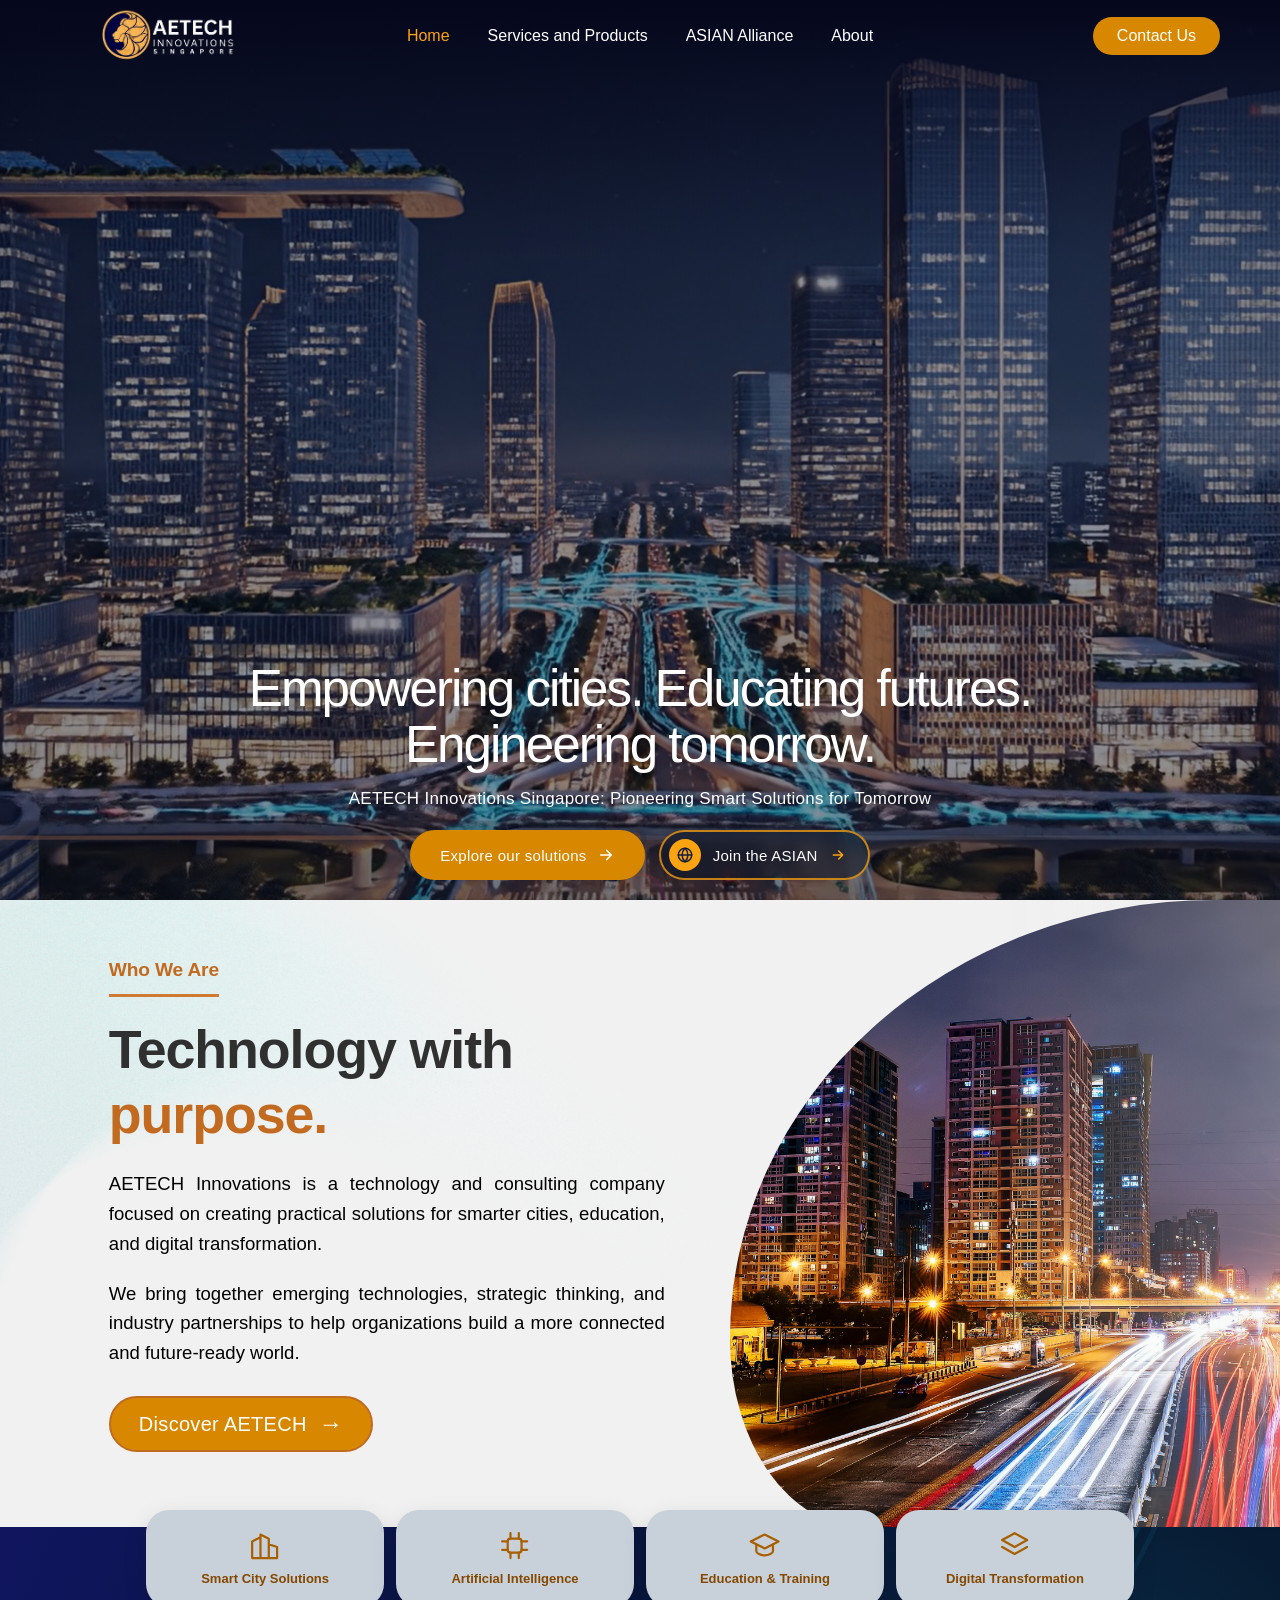
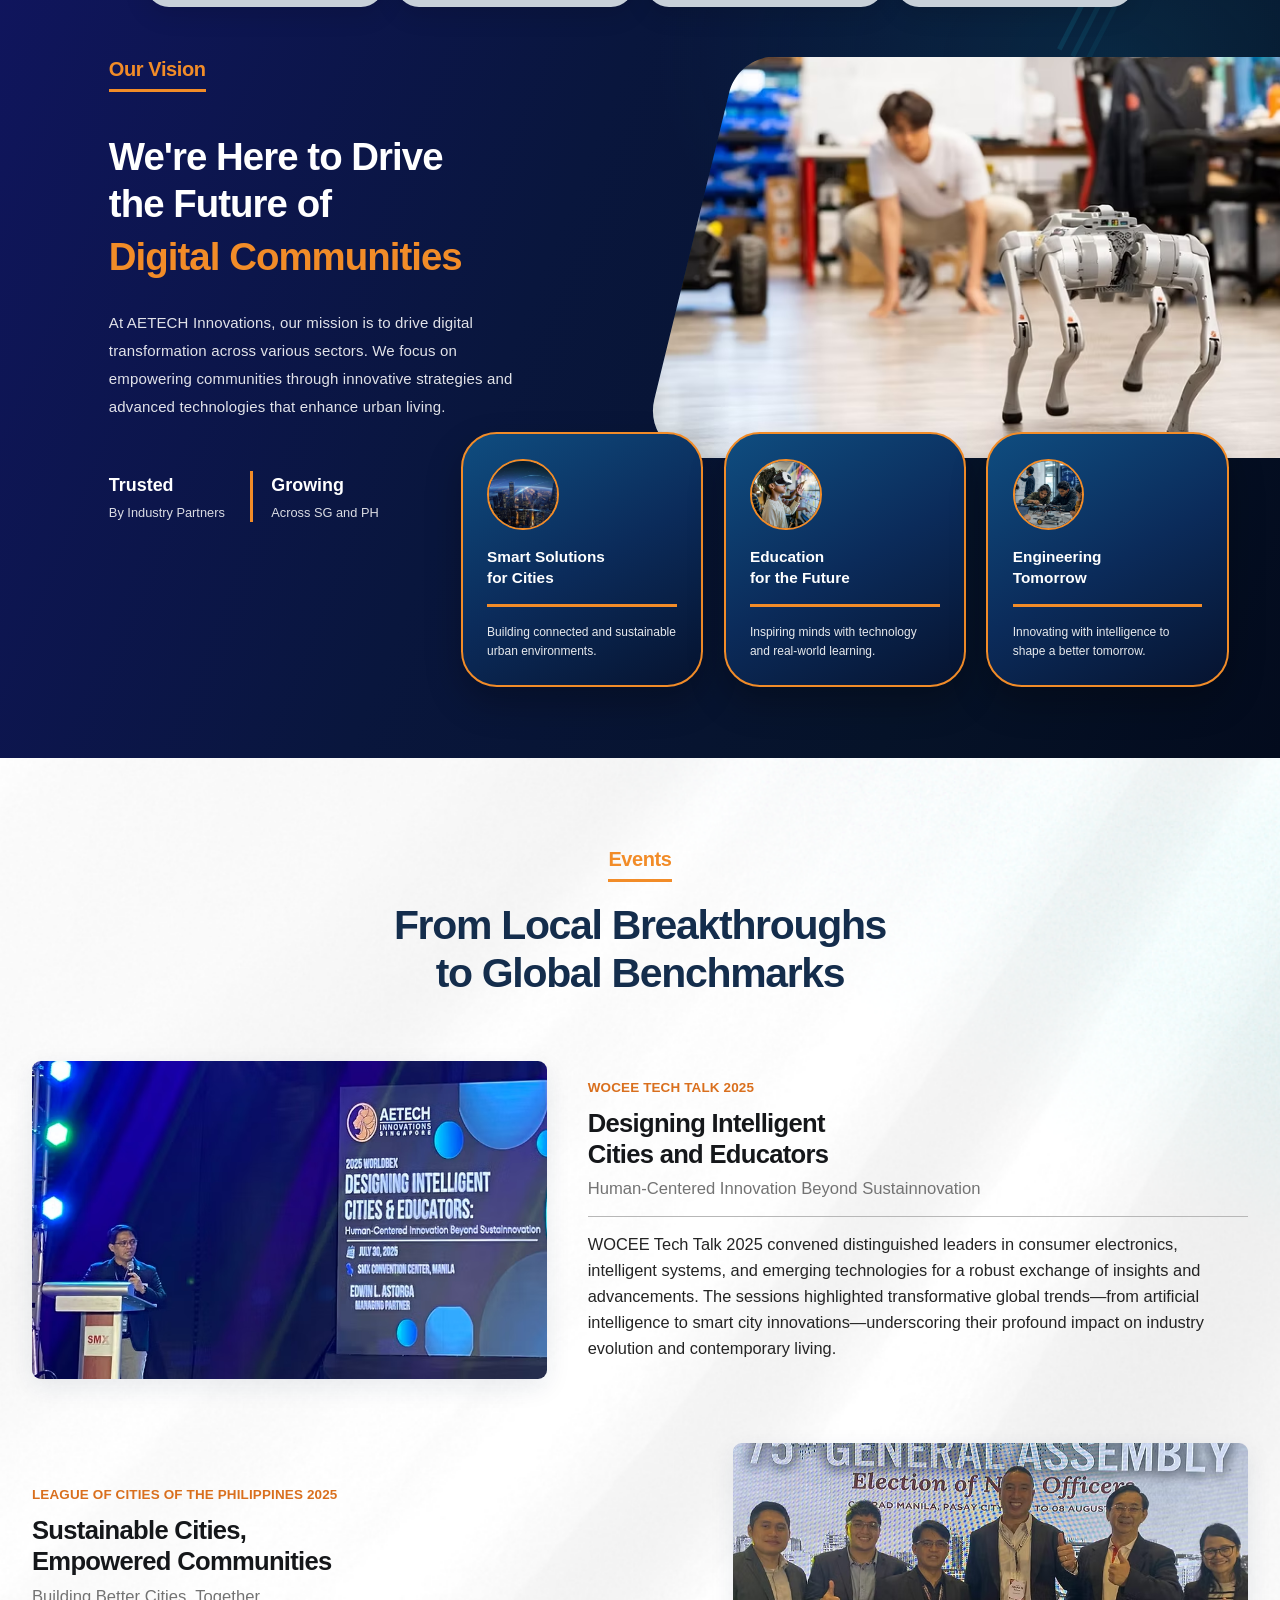
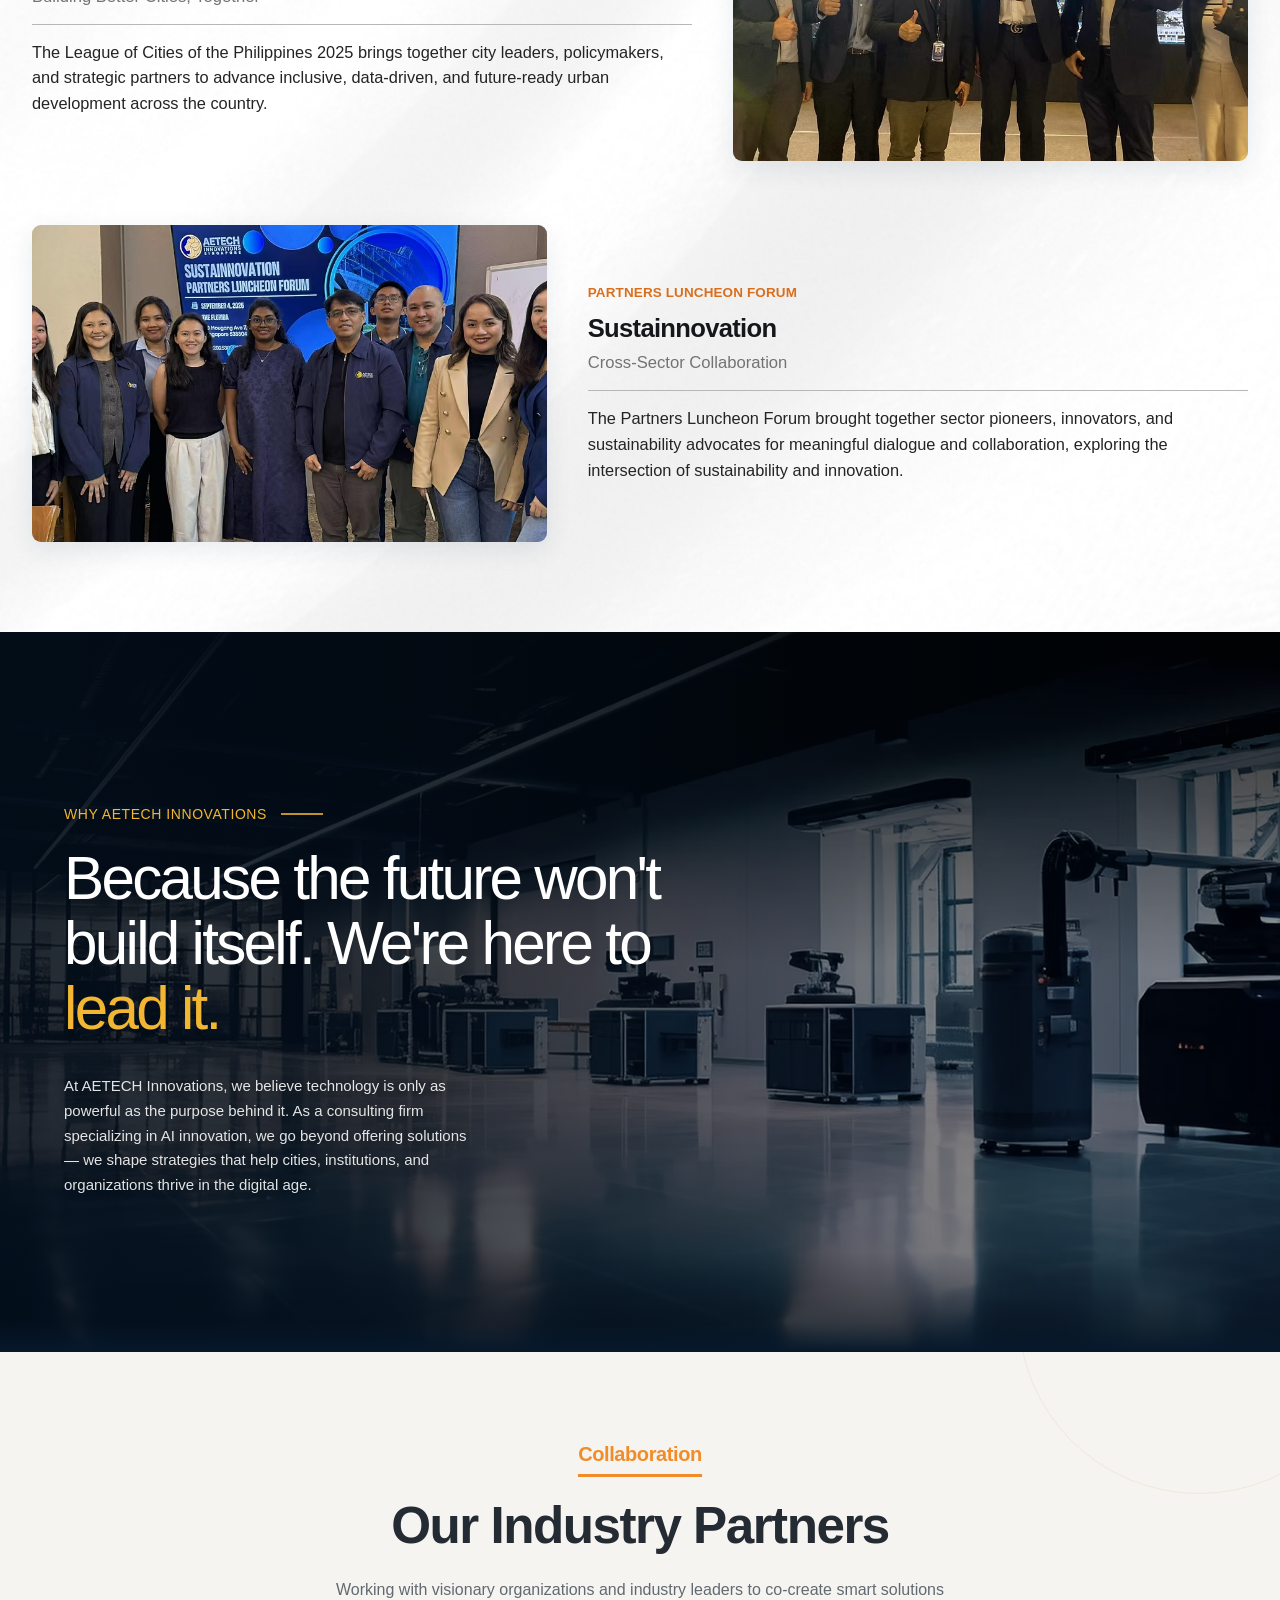
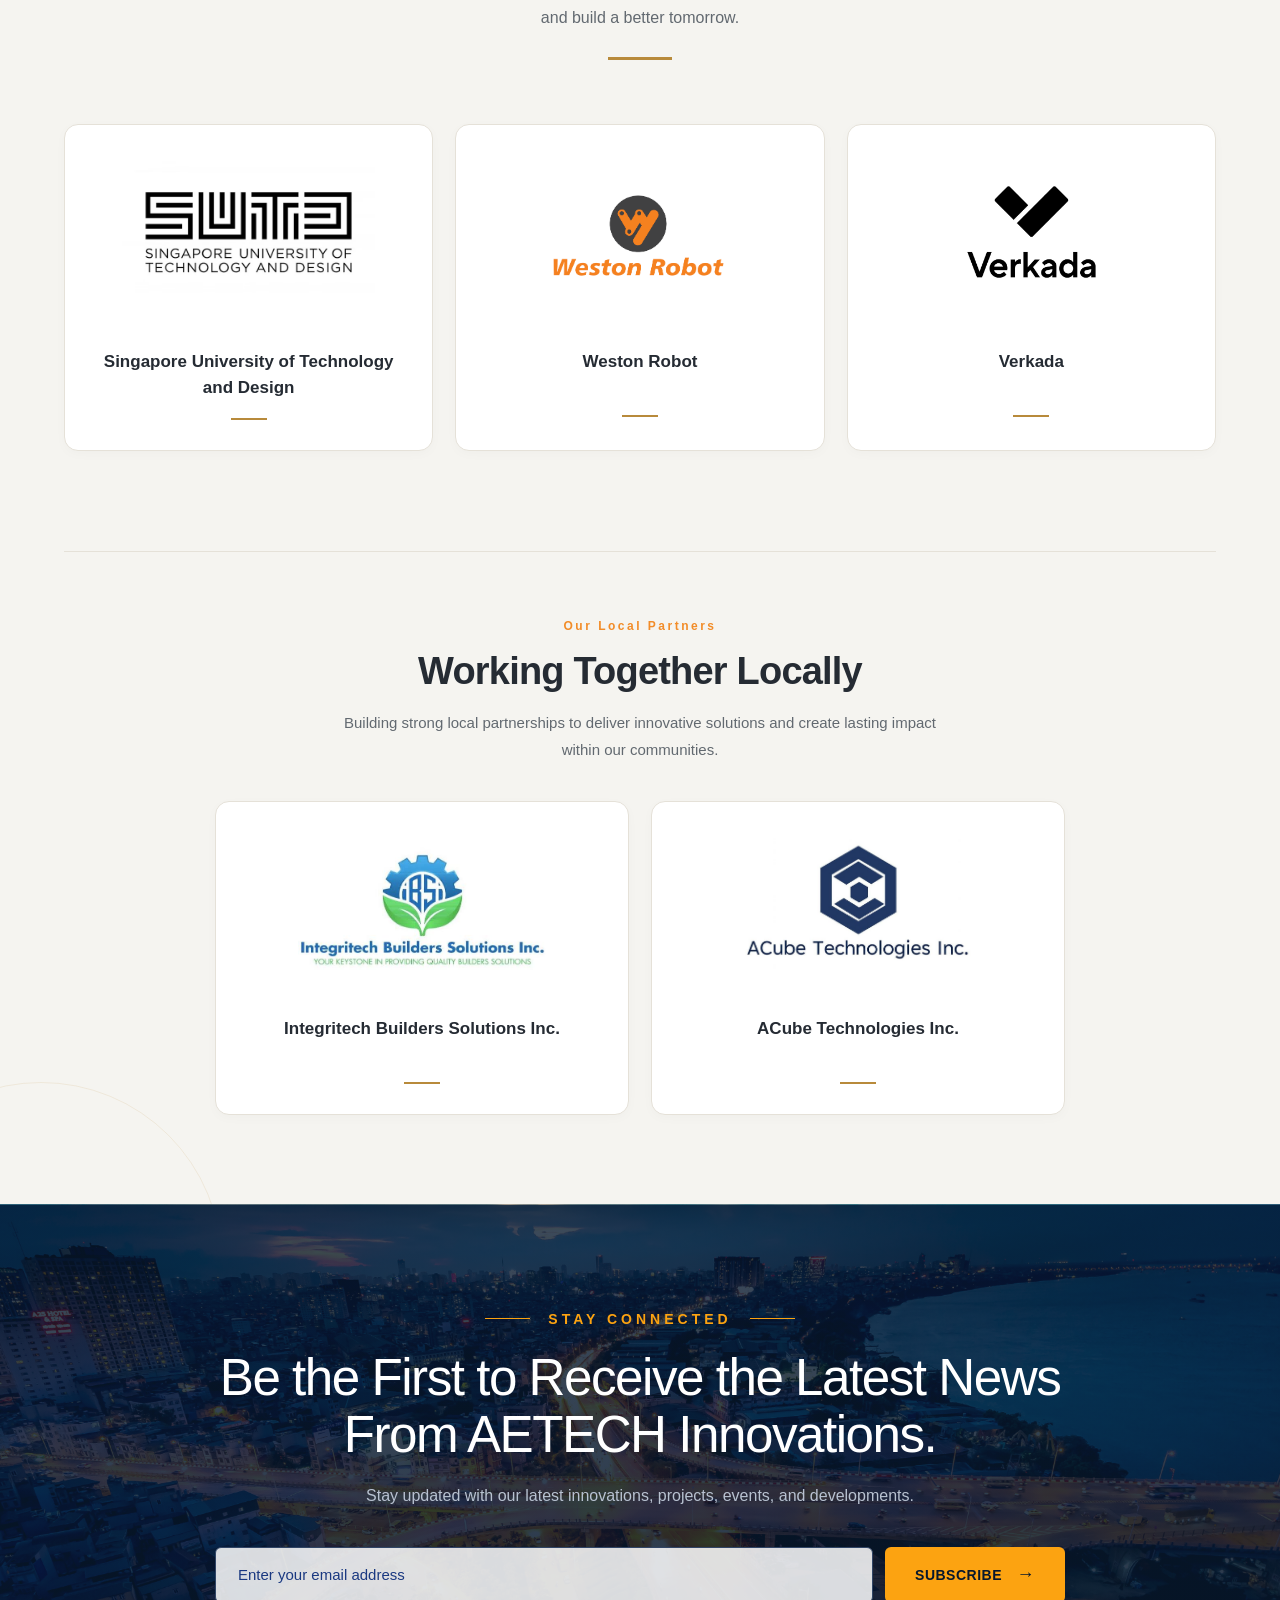
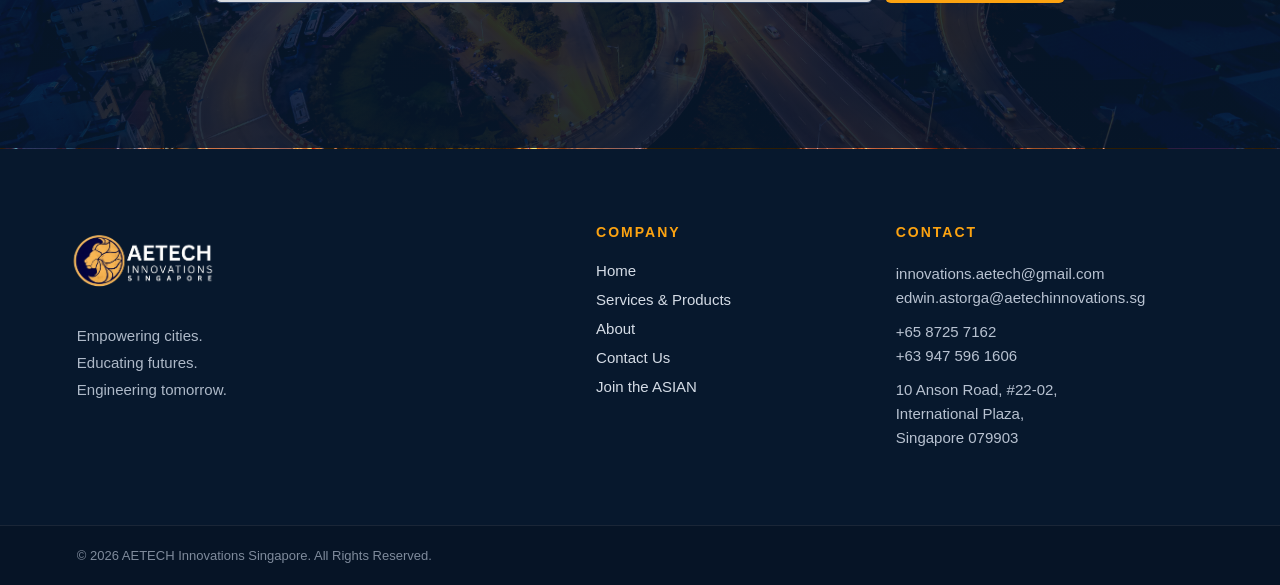
==== commit 90d3775c: "update" ====
--- a/index.html
+++ b/index.html
@@ -10,6 +10,10 @@
     <meta
       name="description"
       content="AETECH Innovations Singapore is a technology and consulting company creating practical solutions for smarter cities, education, and digital transformation."
+    />
+    <link
+      href="https://fonts.googleapis.com/css2?family=Exo+2:wght@600;700&family=Saira:wght@600;700&family=Rajdhani:wght@600;700&family=Montserrat:wght@300;400;500;600;700&display=swap"
+      rel="stylesheet"
     />
     <link rel="stylesheet" href="css/base.css" />
     <link rel="stylesheet" href="css/index.css" />
--- a/css/index.css
+++ b/css/index.css
@@ -331,7 +331,7 @@
    The others tune one edge at a time (0 to 1 = how dark).
 --------------------------------------------------------- */
 .hero {
-  --tint-rgb: 4, 18, 35; /* tint colour (dark navy) */
+  --tint-color: #05071c; /* tint colour: click the swatch to pick */
   --tint-strength: 1; /* MASTER DIAL */
 
   --tint-top: 1; /* behind the navbar */
@@ -340,7 +340,7 @@
   --tint-bottom-size: 1px; /* how far it reaches up */
   --tint-sides: 0.1; /* kept minimal and thin */
   --tint-sides-size: 60px; /* how far it reaches inward */
-  --tint-base: 0; /* faint even wash over the whole video */
+  --tint-base: 0.45; /* faint even wash over the whole video */
 }
 
 .hero-overlay {
@@ -355,38 +355,42 @@
   width: 100%;
   height: 100%;
   background-image:
-    /* top: strong, eased fade */
     linear-gradient(
       to bottom,
-      rgba(var(--tint-rgb), var(--t)) 0%,
-      rgba(var(--tint-rgb), calc(var(--t) * 0.6)) 30%,
-      rgba(var(--tint-rgb), calc(var(--t) * 0.25)) 65%,
-      rgba(var(--tint-rgb), 0) 100%
+      color-mix(in srgb, var(--tint-color) calc(var(--t) * 100%), transparent)
+        0%,
+      color-mix(in srgb, var(--tint-color) calc(var(--t) * 60%), transparent)
+        30%,
+      color-mix(in srgb, var(--tint-color) calc(var(--t) * 25%), transparent)
+        65%,
+      transparent 100%
     ),
-    /* bottom: strong, eased fade */
     linear-gradient(
-        to top,
-        rgba(var(--tint-rgb), var(--b)) 0%,
-        rgba(var(--tint-rgb), calc(var(--b) * 0.6)) 30%,
-        rgba(var(--tint-rgb), calc(var(--b) * 0.25)) 65%,
-        rgba(var(--tint-rgb), 0) 100%
-      ),
-    /* left + right edges: thin and light (corners get darker where they overlap top/bottom) */
+      to top,
+      color-mix(in srgb, var(--tint-color) calc(var(--b) * 100%), transparent)
+        0%,
+      color-mix(in srgb, var(--tint-color) calc(var(--b) * 60%), transparent)
+        30%,
+      color-mix(in srgb, var(--tint-color) calc(var(--b) * 25%), transparent)
+        65%,
+      transparent 100%
+    ),
     linear-gradient(
-        to right,
-        rgba(var(--tint-rgb), var(--s)) 0%,
-        rgba(var(--tint-rgb), 0) 100%
-      ),
+      to right,
+      color-mix(in srgb, var(--tint-color) calc(var(--s) * 100%), transparent)
+        0%,
+      transparent 100%
+    ),
     linear-gradient(
       to left,
-      rgba(var(--tint-rgb), var(--s)) 0%,
-      rgba(var(--tint-rgb), 0) 100%
+      color-mix(in srgb, var(--tint-color) calc(var(--s) * 100%), transparent)
+        0%,
+      transparent 100%
     ),
-    /* faint even wash */
     linear-gradient(
-        rgba(var(--tint-rgb), var(--w)),
-        rgba(var(--tint-rgb), var(--w))
-      );
+      color-mix(in srgb, var(--tint-color) calc(var(--w) * 100%), transparent),
+      color-mix(in srgb, var(--tint-color) calc(var(--w) * 100%), transparent)
+    );
   background-repeat: no-repeat;
   background-size:
     100% var(--tint-top-size),
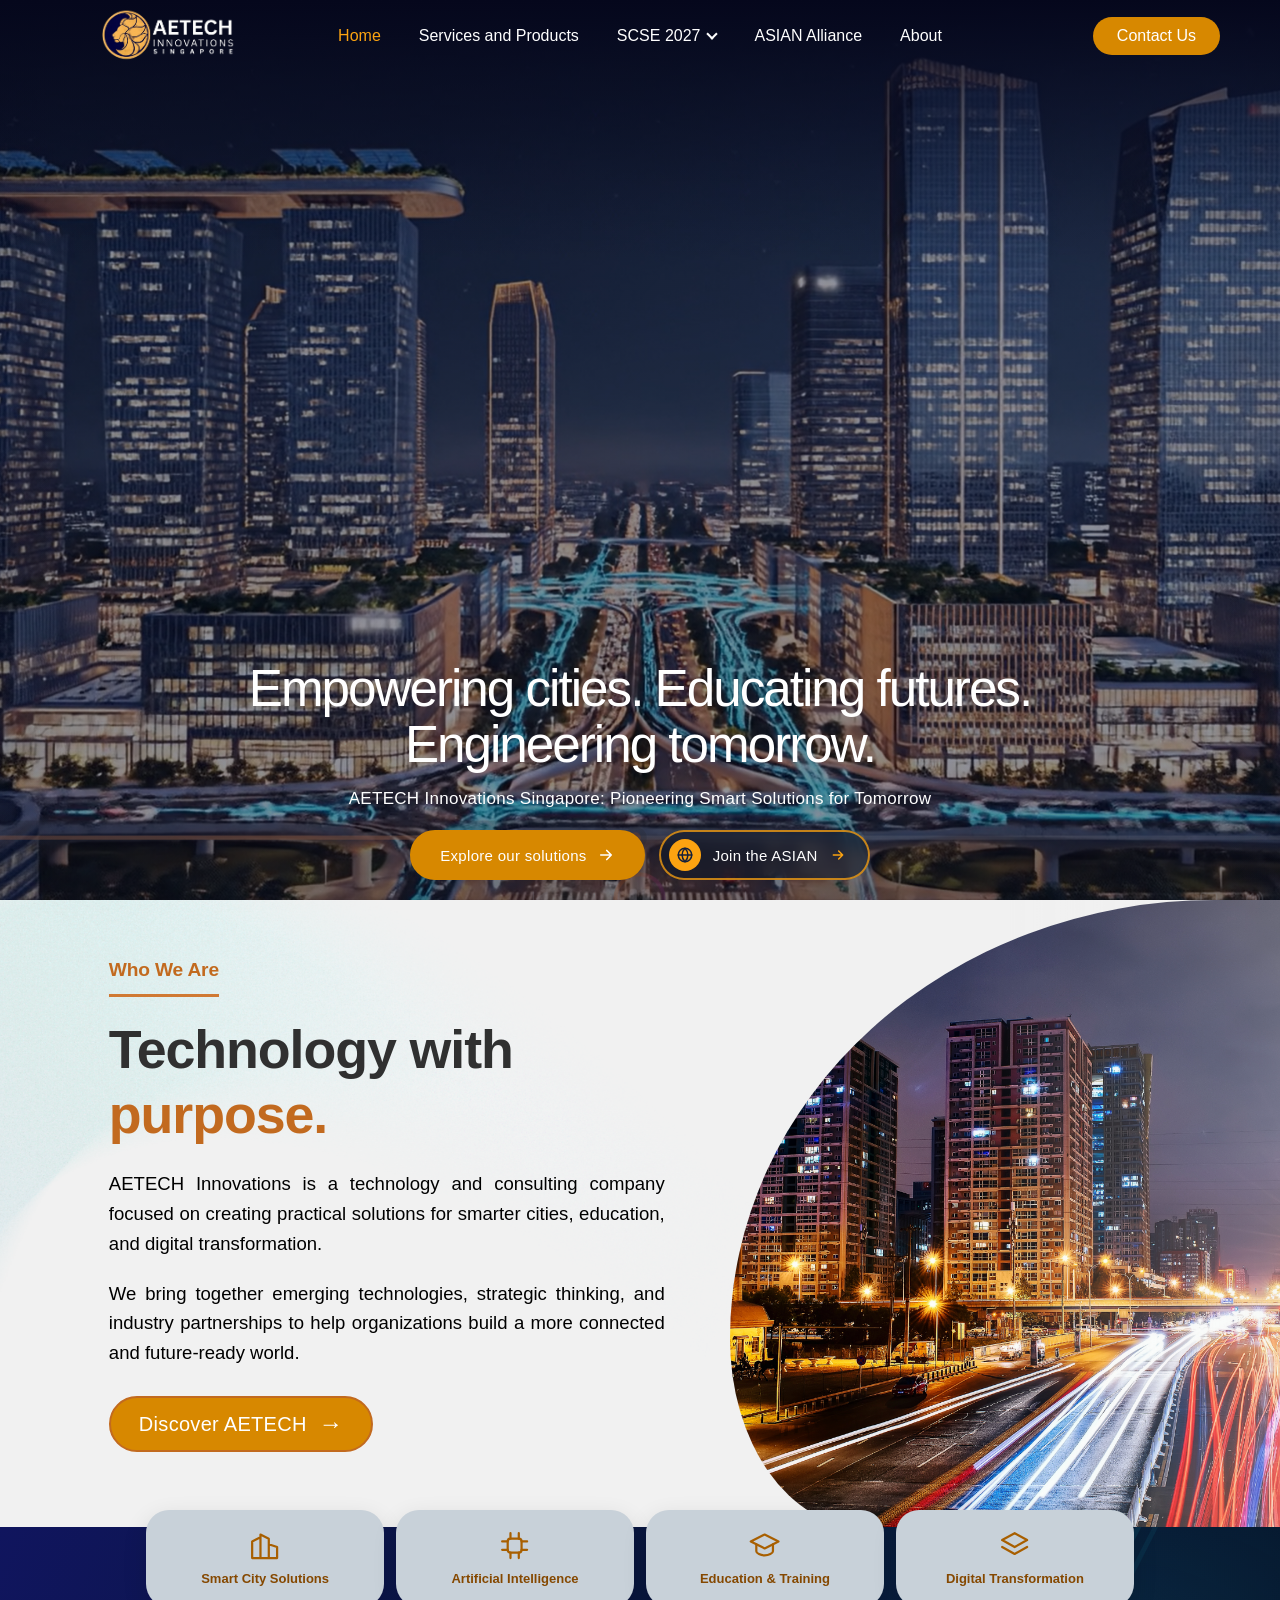
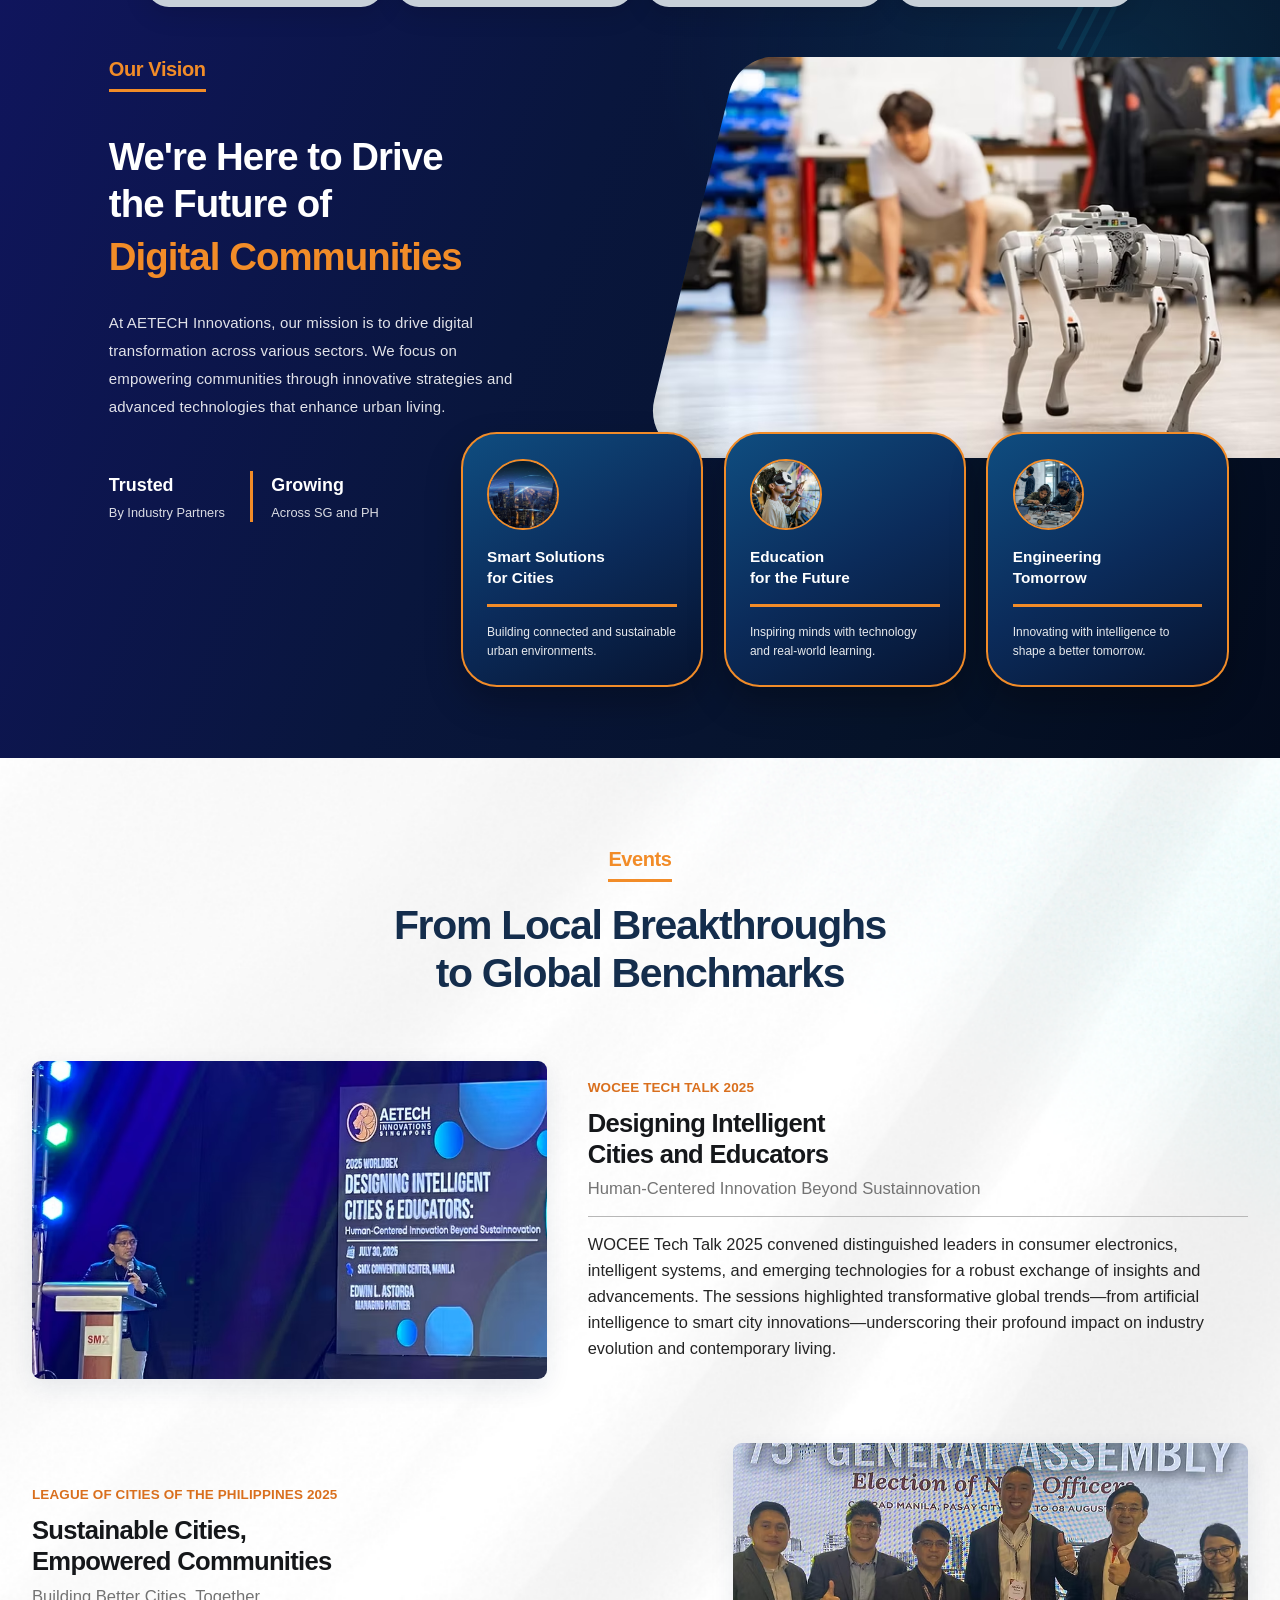
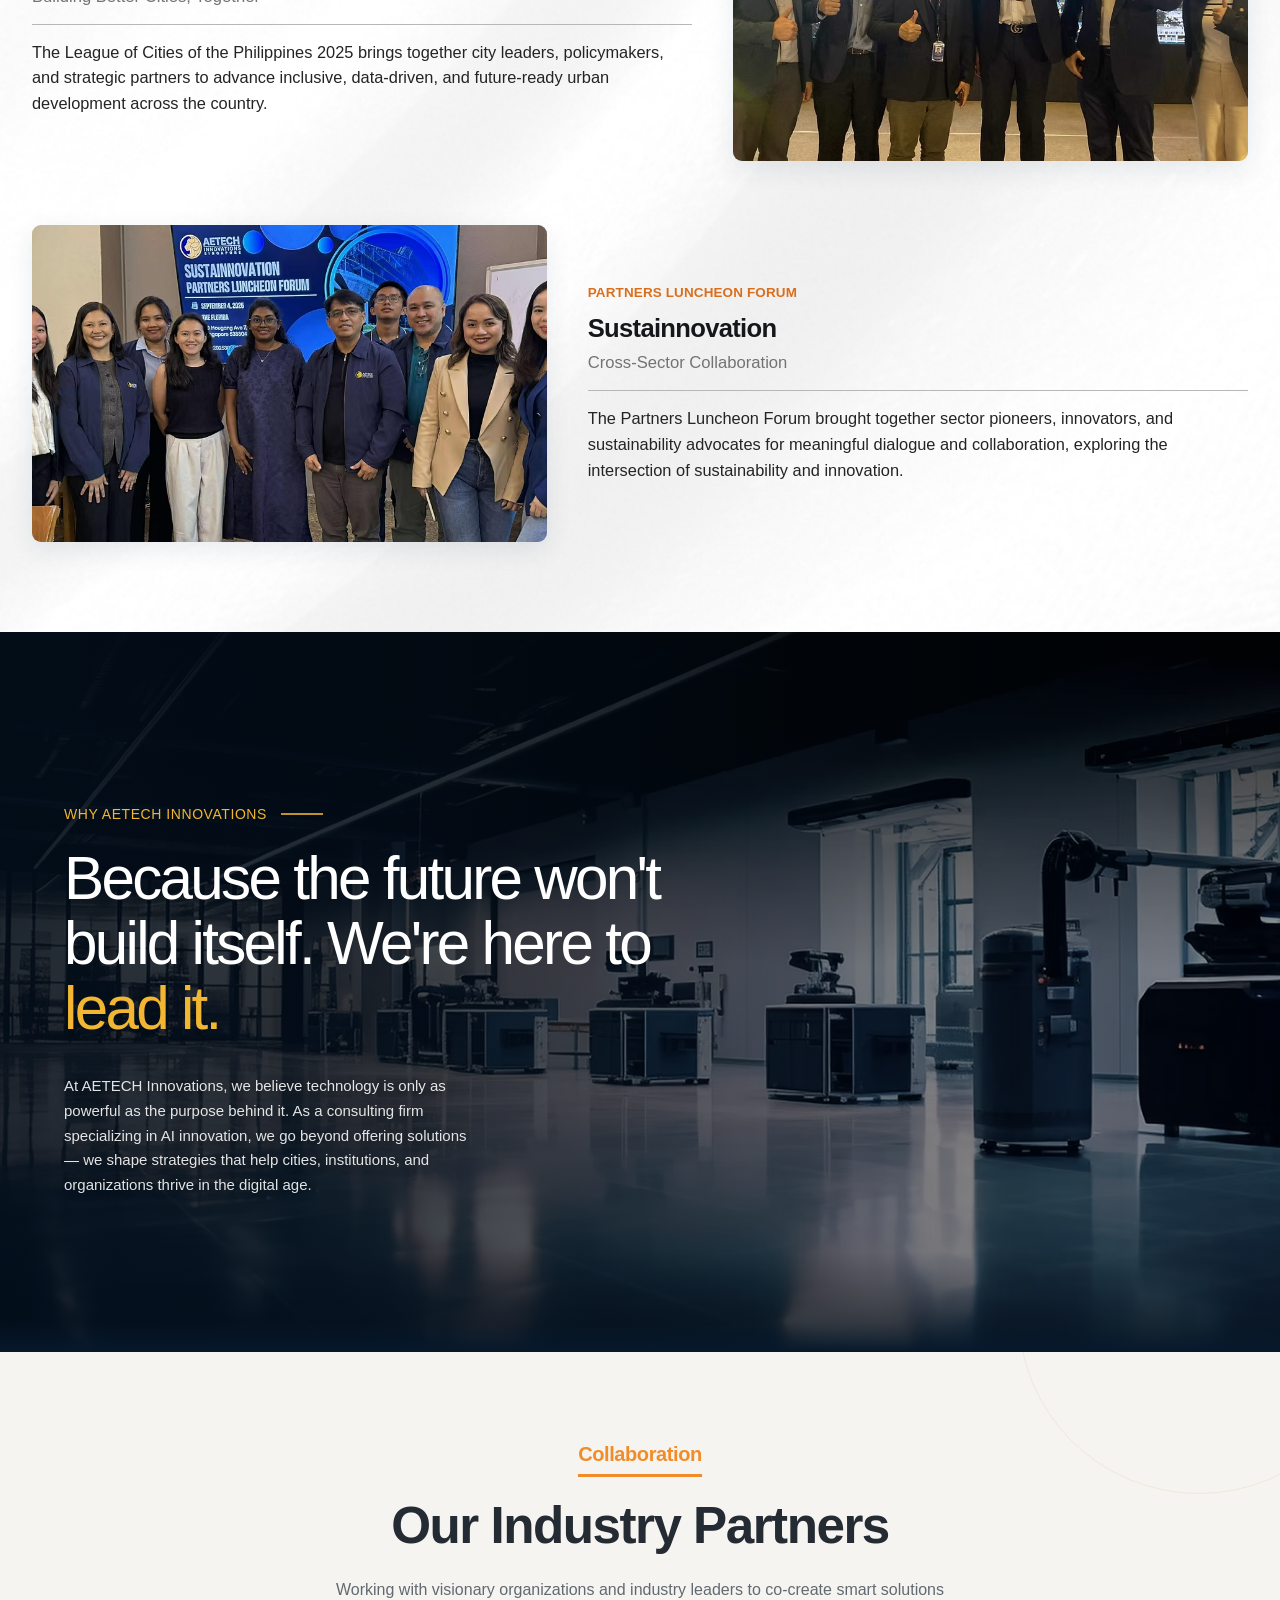
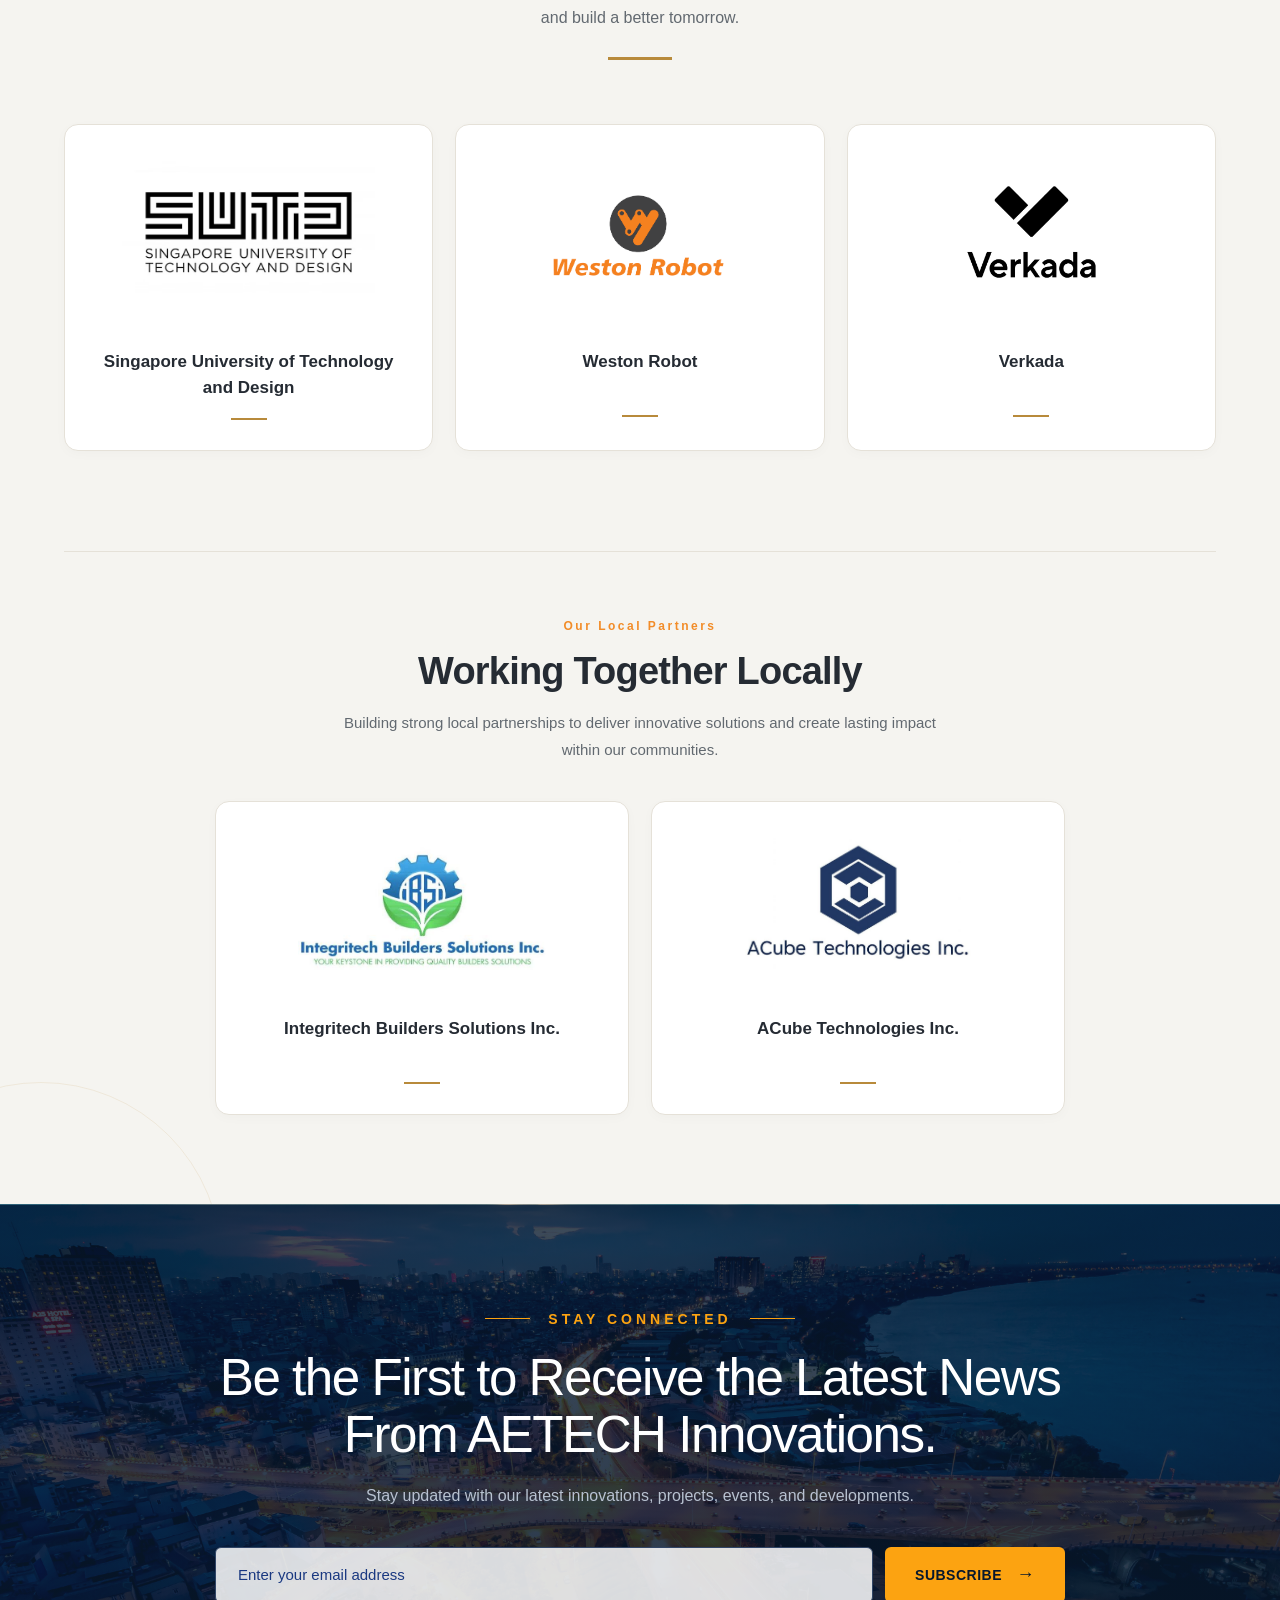
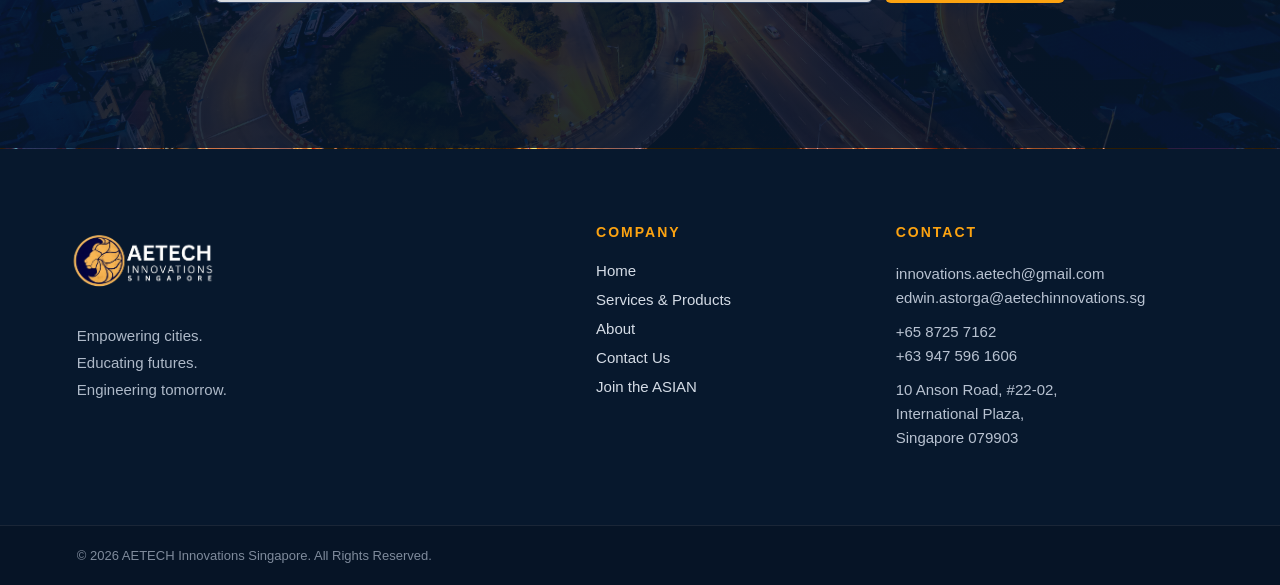
==== commit 34862168: "add smart city" ====
--- a/index.html
+++ b/index.html
@@ -4,7 +4,7 @@
     <meta charset="UTF-8" />
     <meta name="viewport" content="width=device-width, initial-scale=1.0" />
     <title>
-      AETECH INNOVATIONS SINGAPORE - Empowering cities. Educating futures.
+      AETECH INNOVATIONS SINGAPORE - Empowering cities · Educating · futures ·
       Engineering tomorrow.
     </title>
     <meta
--- a/css/base.css
+++ b/css/base.css
@@ -6,74 +6,160 @@
 
 /* ---------- Design tokens (use these for all new work) ---------- */
 :root {
-    --color-navy-900: #0b1728;
-    --color-navy-800: #14213D;
-    --color-accent: #D78800;
-    --color-accent-hover: #FFA200;
-    --color-accent-light: #FCA311;
-    --color-white: #ffffff;
-    --color-focus: #FCA311;
+  --color-navy-900: #0b1728;
+  --color-navy-800: #14213d;
+  --color-accent: #d78800;
+  --color-accent-hover: #ffa200;
+  --color-accent-light: #fca311;
+  --color-white: #ffffff;
+  --color-focus: #fca311;
 
-    --radius-pill: 25px;
-    --radius-card: 14px;
+  --radius-pill: 25px;
+  --radius-card: 14px;
 }
 
 /* ---------- Keyboard focus (was missing on every page) ---------- */
 :focus-visible {
-    outline: 3px solid var(--color-focus);
-    outline-offset: 3px;
+  outline: 3px solid var(--color-focus);
+  outline-offset: 3px;
 }
 
 /* ---------- Newsletter feedback message (created by js/main.js) ---------- */
 .newsletter-status {
-    min-height: 1.4em;
-    margin-top: 12px;
-    font-size: 14px;
-    line-height: 1.4;
-    color: rgba(255, 255, 255, 0.85);
+  min-height: 1.4em;
+  margin-top: 12px;
+  font-size: 14px;
+  line-height: 1.4;
+  color: rgba(255, 255, 255, 0.85);
 }
 
 .newsletter-status.success {
-    color: #7ee2a8;
+  color: #7ee2a8;
 }
 
 .newsletter-status.error {
-    color: #ff9b9b;
+  color: #ff9b9b;
 }
 
 .newsletter-form button:disabled {
-    opacity: 0.7;
-    cursor: not-allowed;
+  opacity: 0.7;
+  cursor: not-allowed;
 }
 
 /* ---------- Scroll reveal (activated by js/main.js) ----------
    Content stays visible if JavaScript is unavailable: the hidden state
    only applies once main.js adds .reveal-ready to <html>. */
 .reveal-ready [data-reveal] {
-    opacity: 0;
-    transform: translateY(18px);
-    transition:
-        opacity 0.6s ease,
-        transform 0.6s ease;
-    transition-delay: var(--reveal-delay, 0ms);
+  opacity: 0;
+  transform: translateY(18px);
+  transition:
+    opacity 0.6s ease,
+    transform 0.6s ease;
+  transition-delay: var(--reveal-delay, 0ms);
 }
 
 .reveal-ready [data-reveal].is-visible {
-    opacity: 1;
-    transform: none;
+  opacity: 1;
+  transform: none;
 }
 
 /* ---------- Respect reduced-motion preferences ---------- */
 @media (prefers-reduced-motion: reduce) {
-    html {
-        scroll-behavior: auto !important;
-    }
+  html {
+    scroll-behavior: auto !important;
+  }
 
-    *,
-    *::before,
-    *::after {
-        animation-duration: 0.01ms !important;
-        animation-iteration-count: 1 !important;
-        transition-duration: 0.01ms !important;
-    }
+  *,
+  *::before,
+  *::after {
+    animation-duration: 0.01ms !important;
+    animation-iteration-count: 1 !important;
+    transition-duration: 0.01ms !important;
+  }
 }
+
+/* ---------- Header dropdown (SCSE 2027 shortcuts) ---------- */
+.nav-links .has-dropdown {
+  position: relative;
+}
+
+.nav-links .has-dropdown > a::after {
+  content: "";
+  display: inline-block;
+  width: 6px;
+  height: 6px;
+  margin-left: 8px;
+  border-right: 2px solid currentColor;
+  border-bottom: 2px solid currentColor;
+  rotate: 45deg;
+  translate: 0 -3px;
+}
+
+.nav-links .dropdown {
+  position: absolute;
+  top: 100%;
+  left: 50%;
+  display: block;
+  min-width: 190px;
+  margin: 14px 0 0;
+  padding: 8px;
+  list-style: none;
+  background: var(--color-navy-800);
+  border-radius: var(--radius-card);
+  box-shadow: 0 14px 30px rgba(0, 0, 0, 0.25);
+  opacity: 0;
+  visibility: hidden;
+  translate: -50% 6px;
+  transition:
+    opacity 0.2s ease,
+    translate 0.2s ease,
+    visibility 0.2s;
+}
+
+/* invisible bridge so the menu stays open while the pointer travels to it */
+.nav-links .dropdown::before {
+  content: "";
+  position: absolute;
+  top: -16px;
+  left: 0;
+  right: 0;
+  height: 16px;
+}
+
+.nav-links .has-dropdown:hover .dropdown,
+.nav-links .has-dropdown:focus-within .dropdown {
+  opacity: 1;
+  visibility: visible;
+  translate: -50% 0;
+}
+
+.nav-links .dropdown li {
+  display: block;
+}
+
+.nav-links .dropdown a {
+  display: block;
+  padding: 10px 14px;
+  border-radius: 8px;
+  color: #ffffff;
+  white-space: nowrap;
+}
+
+.nav-links .dropdown a:hover {
+  background: rgba(255, 255, 255, 0.08);
+}
+
+/* Sub-links inside the mobile menu */
+.mobile-menu .mobile-sub {
+  padding: 0 0 8px 16px;
+}
+
+.mobile-menu .mobile-sub li {
+  border-bottom: none;
+}
+
+.mobile-menu .mobile-sub a {
+  padding: 9px 4px;
+  font-size: 14px;
+  opacity: 0.8;
+}
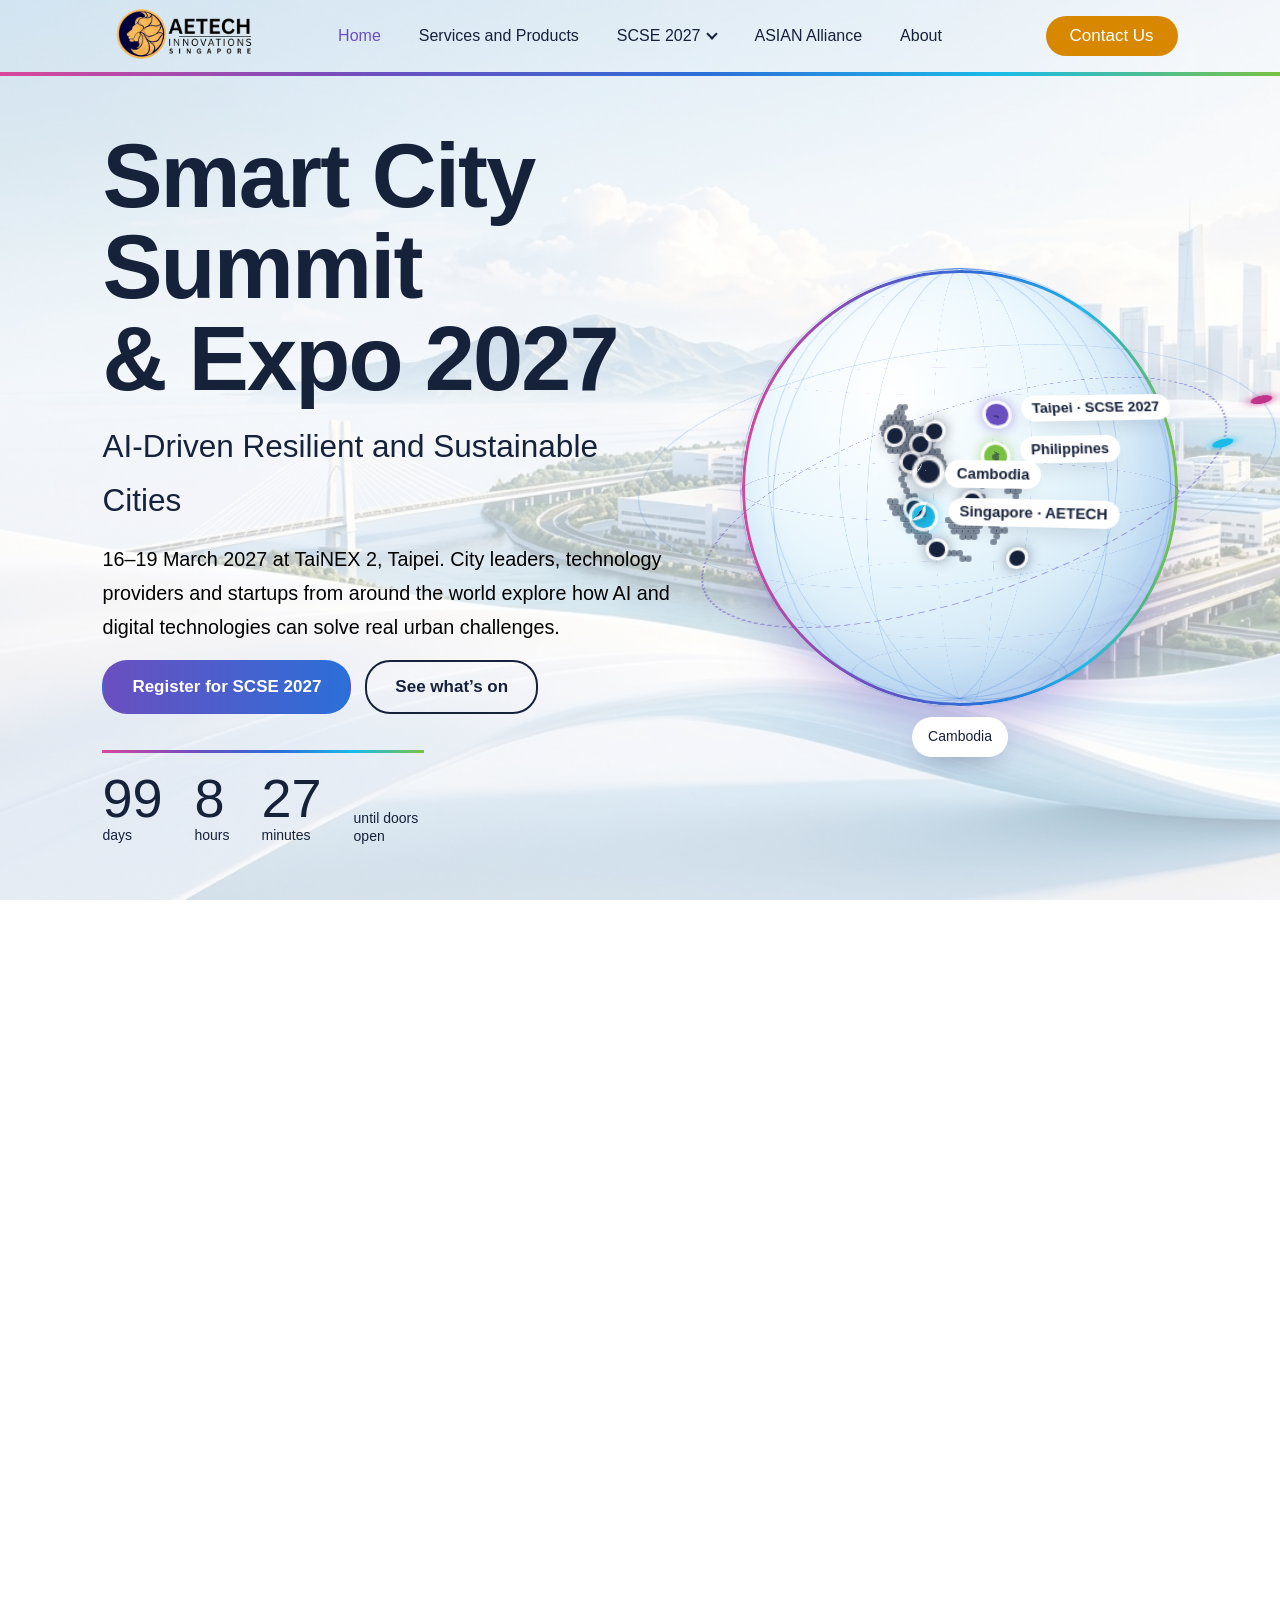
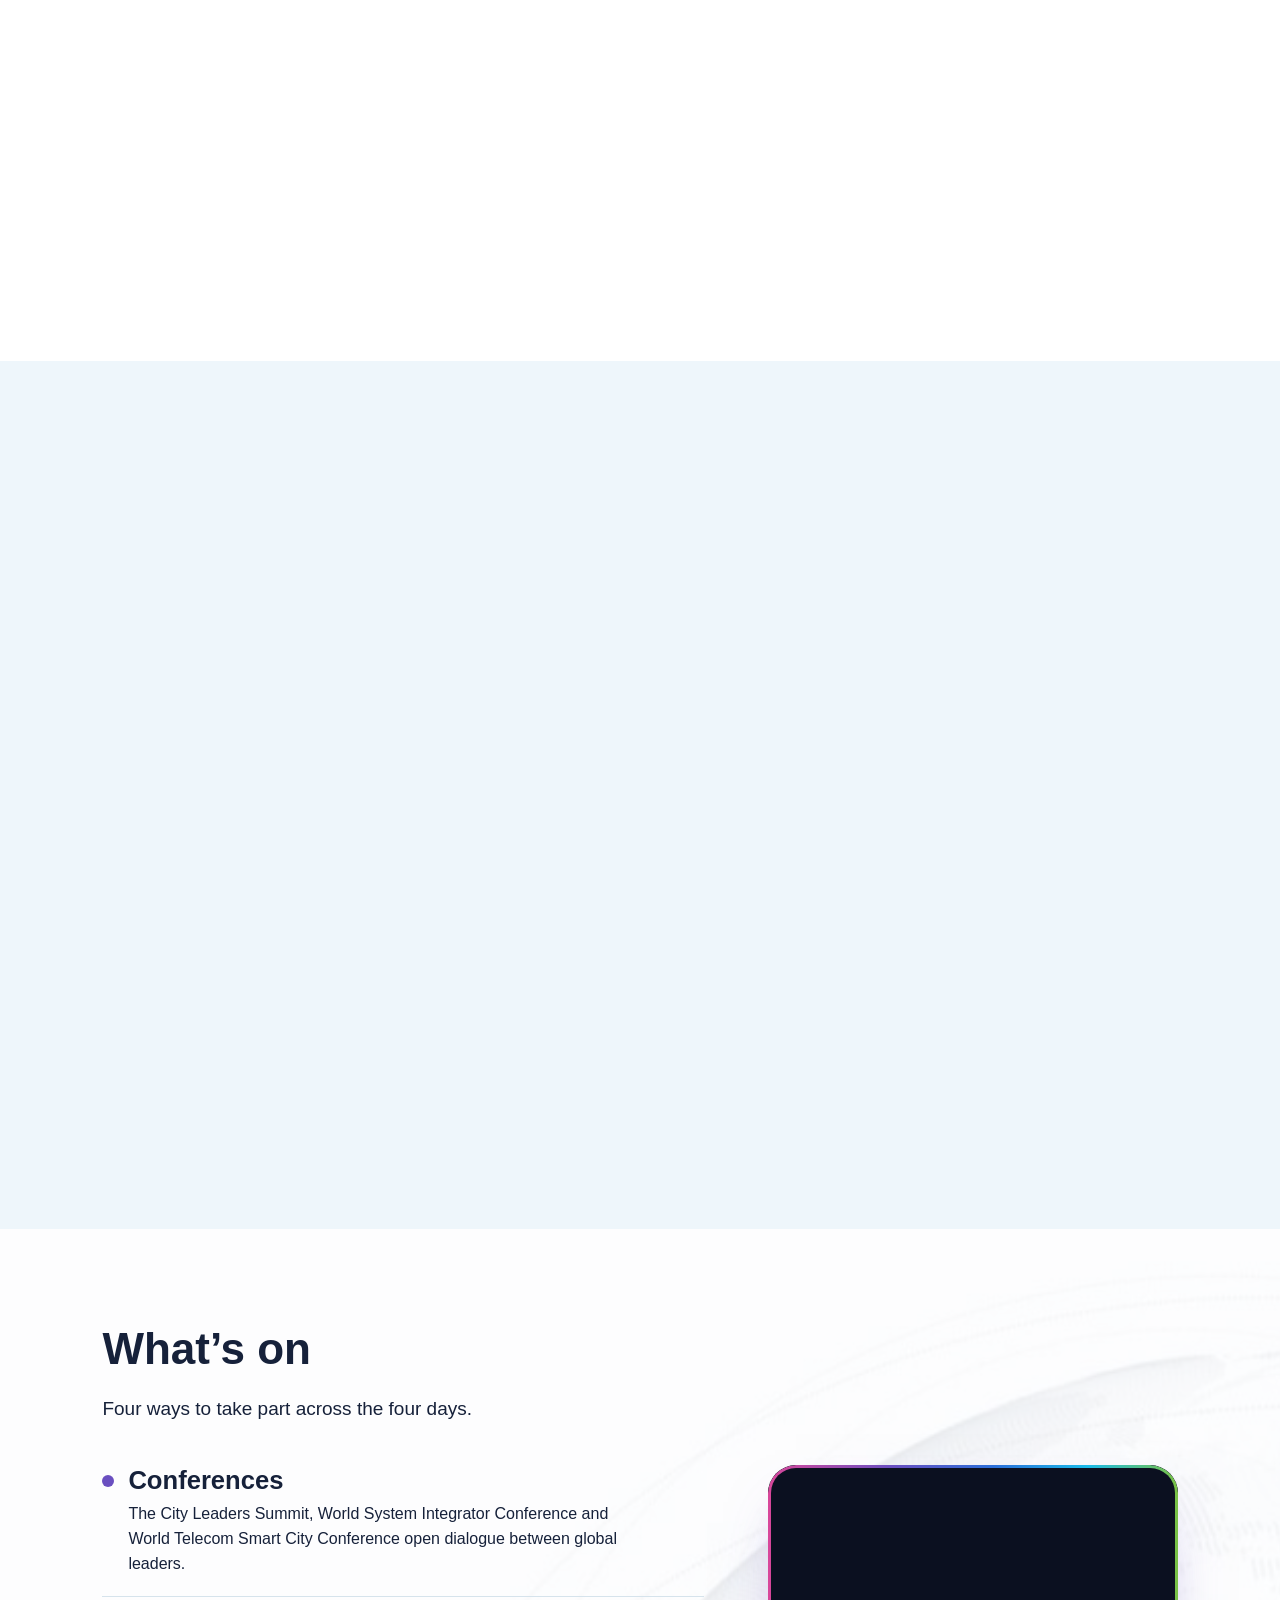
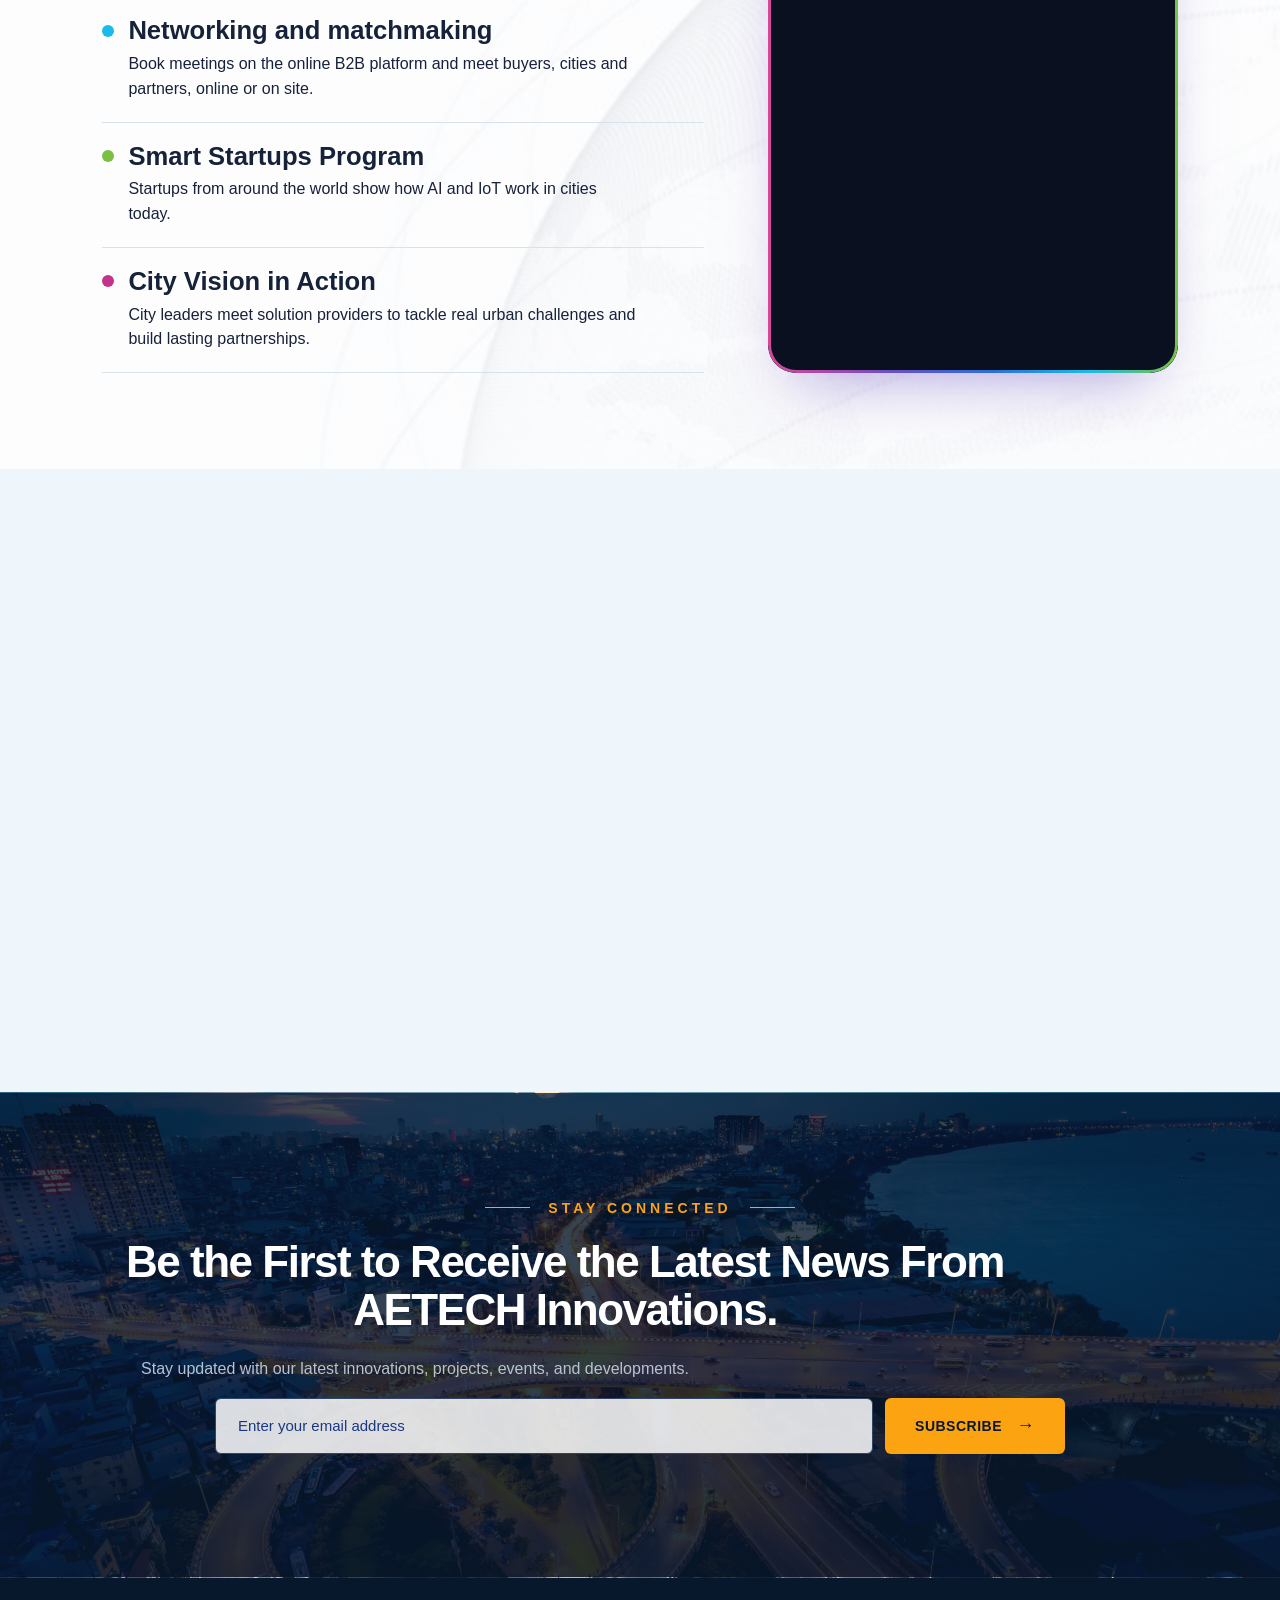
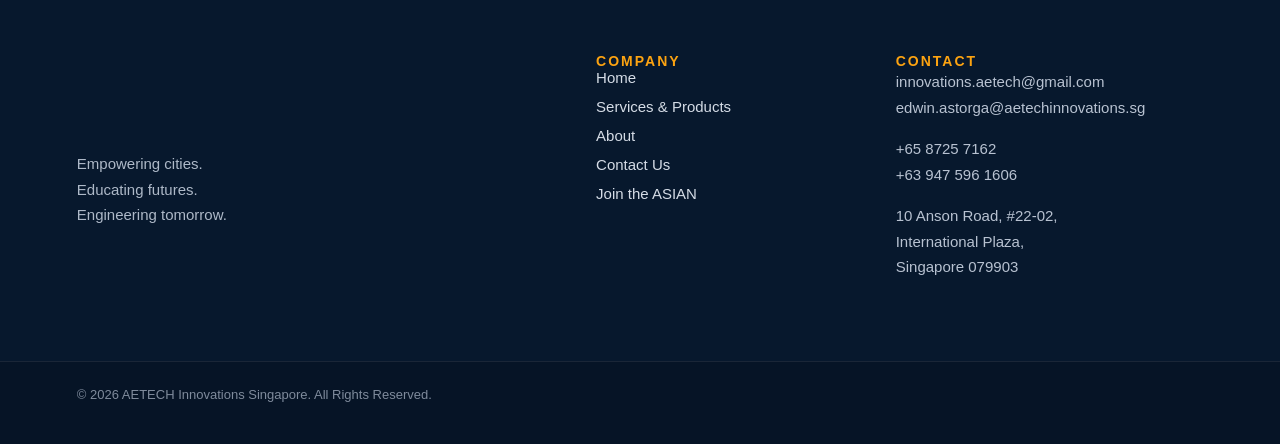
==== commit 04439f37: "update" ====
--- a/index.html
+++ b/index.html
@@ -4,19 +4,26 @@
     <meta charset="UTF-8" />
     <meta name="viewport" content="width=device-width, initial-scale=1.0" />
     <title>
-      AETECH INNOVATIONS SINGAPORE - Empowering cities · Educating · futures ·
-      Engineering tomorrow.
+      Smart City Summit &amp; Expo 2027 | AETECH Innovations Singapore
     </title>
     <meta
       name="description"
-      content="AETECH Innovations Singapore is a technology and consulting company creating practical solutions for smarter cities, education, and digital transformation."
+      content="Smart City Summit &amp; Expo (SCSE) 2027, 16–19 March at TaiNEX 2, Taipei. AI-Driven Resilient and Sustainable Cities."
     />
+    <meta name="theme-color" content="#14213d" />
+    <meta property="og:title" content="Smart City Summit &amp; Expo | 2027" />
+    <meta
+      property="og:description"
+      content="16–19 March 2027, TaiNEX 2, Taipei. AI-Driven Resilient and Sustainable Cities."
+    />
+    <meta property="og:type" content="website" />
     <link
-      href="https://fonts.googleapis.com/css2?family=Exo+2:wght@600;700&family=Saira:wght@600;700&family=Rajdhani:wght@600;700&family=Montserrat:wght@300;400;500;600;700&display=swap"
+      href="https://fonts.googleapis.com/css2?family=Outfit:wght@200;300;600;700&family=Nunito+Sans:wght@400;600&display=swap"
       rel="stylesheet"
     />
-    <link rel="stylesheet" href="css/base.css" />
-    <link rel="stylesheet" href="css/index.css" />
+    <link rel="stylesheet" href="/css/base.css" />
+    <link rel="stylesheet" href="/css/index.css" />
+    <link rel="stylesheet" href="/css/scse-2027.css" />
     <link
       rel="icon"
       type="image/png"
@@ -24,619 +31,411 @@
       href="/android-chrome-192x192.png"
     />
     <link rel="apple-touch-icon" sizes="180x180" href="/apple-touch-icon.png" />
-    <link rel="icon" type="image/png" sizes="32x32" href="/favicon-32x32.png" />
-    <link rel="icon" type="image/png" sizes="16x16" href="/favicon-16x16.png" />
     <link rel="icon" type="image/x-icon" href="/favicon.ico" />
     <link rel="manifest" href="/site.webmanifest" />
   </head>
-  <body>
+  <body class="scse">
     <div data-include="topbar" data-variant="overlay"></div>
 
     <main>
-      <!-- HERO SECTION -->
-      <section class="hero">
-        <video
-          class="hero-video"
-          autoplay
-          muted
-          loop
-          playsinline
-          disablepictureinpicture
-          preload="auto"
-          poster="/assets/home-hero-poster.png"
-          aria-hidden="true"
-          tabindex="-1"
+      <!-- HERO: text on the left, framed image on the right -->
+      <section class="scse-hero" id="overview">
+        <div class="scse-wrap scse-hero-grid">
+          <div class="scse-hero-copy">
+            <h1>
+              Smart City Summit <br />
+              &amp; Expo 2027
+            </h1>
+            <p class="scse-theme-line">
+              AI-Driven Resilient and Sustainable Cities
+            </p>
+            <p class="scse-desc">
+              16–19 March 2027 at TaiNEX 2, Taipei. City leaders, technology
+              providers and startups from around the world explore how AI and
+              digital technologies can solve real urban challenges.
+            </p>
+            <div class="scse-actions">
+              <a
+                class="scse-btn scse-btn-primary"
+                href="https://smartcity.org.tw/vip/m_login.php"
+                target="_blank"
+                rel="noopener noreferrer"
+                >Register for SCSE 2027</a
+              >
+              <a class="scse-btn scse-btn-ghost" href="#programme"
+                >See what’s on</a
+              >
+            </div>
+            <div
+              class="scse-count"
+              id="countdown"
+              role="timer"
+              aria-label="Time until SCSE 2027 opens"
+            >
+              <div><b data-u="d">--</b><small>days</small></div>
+              <div><b data-u="h">--</b><small>hours</small></div>
+              <div><b data-u="m">--</b><small>minutes</small></div>
+              <p>until doors open</p>
+            </div>
+          </div>
+
+          <!-- Paste inside .scse-hero-grid, right after the closing </div> of .scse-hero-copy
+     (this replaces the .scse-city block) -->
+          <div
+            class="scse-asean"
+            id="asean-map"
+            role="group"
+            aria-label="Stylised map of the 11 ASEAN member states, with Taipei, Singapore and Pampanga highlighted"
+          ></div>
+        </div>
+      </section>
+
+      <!-- SCALE -->
+      <section class="scse-scale-sec">
+        <div class="scse-wrap">
+          <p class="scse-scale">
+            Expect <b>150,000+</b> visits, <b>700+</b> exhibitors across
+            <b>2,500+</b> booths, and <b>70+</b> forums.
+          </p>
+          <p class="scse-note">Organiser estimates for SCSE 2027.</p>
+        </div>
+      </section>
+
+      <!-- THEME -->
+      <section class="scse-sec" id="theme">
+        <div class="scse-wrap scse-theme-grid">
+          <div class="scse-theme-copy">
+            <h2>Where city needs meet Taiwan’s strengths</h2>
+            <p class="scse-lede">
+              City leaders, government representatives, technology providers,
+              industry leaders and startups from around the world explore how AI
+              and digital technologies can address real urban challenges. SCSE
+              2027 connects those needs with Taiwan’s strengths in AI, ICT,
+              energy and system integration, so solutions move off the
+              exhibition floor and into real cities.
+            </p>
+            <div class="scse-panels">
+              <article class="pn-purple">
+                <h3>AI-Driven</h3>
+                <p>
+                  AI and digital technologies applied to real-world urban
+                  problems.
+                </p>
+              </article>
+              <article class="pn-cyan">
+                <h3>Resilient</h3>
+                <p>
+                  Climate resilience and the energy transition, handled city by
+                  city.
+                </p>
+              </article>
+              <article class="pn-green">
+                <h3>Sustainable</h3>
+                <p>
+                  Public services and development that last, built with
+                  international partners.
+                </p>
+              </article>
+            </div>
+          </div>
+
+          <figure class="scse-vframe">
+            <video
+              controls
+              muted
+              loop
+              playsinline
+              preload="none"
+              poster="/assets/thumbnail.png"
+            >
+              <source src="/assets/smartcityvid.mp4" type="video/mp4" />
+            </video>
+          </figure>
+        </div>
+      </section>
+
+      <!-- GALLERY: SCSE 2026 look-back. Endless marquee, arrows, click to enlarge -->
+      <section
+        class="scse-sec scse-mist scse-gal"
+        id="gallery"
+        aria-labelledby="gallery-title"
+      >
+        <div class="gal-shapes" aria-hidden="true">
+          <span class="gs gs-ring"></span>
+          <span class="gs gs-half"></span>
+          <span class="gs gs-dots"></span>
+          <span class="gs gs-tri"></span>
+          <span class="gs gs-sq"></span>
+          <span class="gs gs-plus"></span>
+        </div>
+
+        <div class="gal-head">
+          <span class="gal-eyebrow">Gallery</span>
+          <h2 id="gallery-title">2nd Sustainnovation Forum 2026</h2>
+          <p>
+            On 13 November 2026, AETECH Innovations and the Filipino Inventors
+            Society welcomed speakers and partners from across ASEAN and Asia
+            Pacific to Hilton Clark Sun Valley Resort in Pampanga for a day on
+            AI, semiconductors and smart cities. Here are moments from the day.
+          </p>
+        </div>
+
+        <div
+          class="gal"
+          id="gallery-widget"
+          aria-label="2nd Sustainnovation Forum photo gallery"
         >
-          <source src="/assets/home-hero1.mp4" type="video/mp4" />
-        </video>
-        <div class="hero-overlay"></div>
-        <div class="hero-content">
-          <h1>
-            Empowering cities. Educating futures.
-            <br />
-            Engineering tomorrow.
-          </h1>
-          <p>
-            AETECH Innovations Singapore: Pioneering Smart Solutions for
-            Tomorrow
-          </p>
-          <div class="hero-actions">
-            <a
-              href="/pages/services-products.html"
-              class="hero-btn hero-btn-primary"
+          <div class="gal-viewport">
+            <div class="gal-track">
+              <!-- List each photo once. The script handles the looping.
+                   Edit each alt text: it is also the caption in the viewer. -->
+              <ul class="gal-group">
+                <li class="gal-card">
+                  <button type="button" class="gal-open">
+                    <img
+                      src="/assets/smartcity.jpg"
+                      alt="SCSE 2026, Taipei: photo 1"
+                      width="2046"
+                      height="1536"
+                      decoding="async"
+                    />
+                  </button>
+                </li>
+                <li class="gal-card">
+                  <button type="button" class="gal-open">
+                    <img
+                      src="/assets/smartcity2.jpg"
+                      alt="SCSE 2026, Taipei: photo 2"
+                      width="2046"
+                      height="1536"
+                      decoding="async"
+                    />
+                  </button>
+                </li>
+                <li class="gal-card">
+                  <button type="button" class="gal-open">
+                    <img
+                      src="/assets/smartcity3.jpg"
+                      alt="SCSE 2026, Taipei: photo 3"
+                      width="2046"
+                      height="1536"
+                      decoding="async"
+                    />
+                  </button>
+                </li>
+                <li class="gal-card">
+                  <button type="button" class="gal-open">
+                    <img
+                      src="/assets/smartcity4.jpg"
+                      alt="SCSE 2026, Taipei: photo 4"
+                      width="2046"
+                      height="1536"
+                      decoding="async"
+                    />
+                  </button>
+                </li>
+                <li class="gal-card">
+                  <button type="button" class="gal-open">
+                    <img
+                      src="/assets/smartcity5.jpg"
+                      alt="SCSE 2026, Taipei: photo 5"
+                      width="2046"
+                      height="1536"
+                      decoding="async"
+                    />
+                  </button>
+                </li>
+                <li class="gal-card">
+                  <button type="button" class="gal-open">
+                    <img
+                      src="/assets/smartcity6.jpg"
+                      alt="SCSE 2026, Taipei: photo 6"
+                      width="2046"
+                      height="1536"
+                      decoding="async"
+                    />
+                  </button>
+                </li>
+                <li class="gal-card">
+                  <button type="button" class="gal-open">
+                    <img
+                      src="/assets/smartcity7.jpg"
+                      alt="SCSE 2026, Taipei: photo 7"
+                      width="2046"
+                      height="1536"
+                      decoding="async"
+                    />
+                  </button>
+                </li>
+                <li class="gal-card">
+                  <button type="button" class="gal-open">
+                    <img
+                      src="/assets/smartcity8.jpg"
+                      alt="SCSE 2026, Taipei: photo 8"
+                      width="2046"
+                      height="1536"
+                      decoding="async"
+                    />
+                  </button>
+                </li>
+                <li class="gal-card">
+                  <button type="button" class="gal-open">
+                    <img
+                      src="/assets/smartcity9.jpg"
+                      alt="SCSE 2026, Taipei: photo 9"
+                      width="2046"
+                      height="1536"
+                      decoding="async"
+                    />
+                  </button>
+                </li>
+                <li class="gal-card">
+                  <button type="button" class="gal-open">
+                    <img
+                      src="/assets/smartcity10.jpg"
+                      alt="SCSE 2026, Taipei: photo 10"
+                      width="2046"
+                      height="1536"
+                      decoding="async"
+                    />
+                  </button>
+                </li>
+                <li class="gal-card">
+                  <button type="button" class="gal-open">
+                    <img
+                      src="/assets/smartcity11.jpg"
+                      alt="SCSE 2026, Taipei: photo 11"
+                      width="2046"
+                      height="1536"
+                      decoding="async"
+                    />
+                  </button>
+                </li>
+              </ul>
+            </div>
+
+            <button
+              type="button"
+              class="gal-arrow gal-prev"
+              aria-label="Scroll photos back"
             >
-              <span>Explore our solutions</span>
-              <svg
-                class="btn-arrow"
-                viewBox="0 0 24 24"
-                width="18"
-                height="18"
-                fill="none"
-                stroke="currentColor"
-                stroke-width="2.2"
-                stroke-linecap="round"
-                stroke-linejoin="round"
-                aria-hidden="true"
-              >
-                <path d="M5 12h14M13 6l6 6-6 6" />
-              </svg>
-            </a>
-            <a href="/pages/alliance.html" class="hero-btn hero-btn-join">
-              <span class="join-icon" aria-hidden="true">
-                <svg
-                  viewBox="0 0 24 24"
-                  width="18"
-                  height="18"
-                  fill="none"
-                  stroke="currentColor"
-                  stroke-width="2"
-                  stroke-linecap="round"
-                  stroke-linejoin="round"
-                >
-                  <circle cx="12" cy="12" r="9" />
-                  <path d="M3 12h18" />
-                  <path
-                    d="M12 3c2.6 2.7 3.9 5.7 3.9 9s-1.3 6.3-3.9 9c-2.6-2.7-3.9-5.7-3.9-9S9.4 5.7 12 3z"
-                  />
-                </svg>
-              </span>
-              <span class="join-label">Join the ASIAN</span>
-              <svg
-                class="btn-arrow"
-                viewBox="0 0 24 24"
-                width="16"
-                height="16"
-                fill="none"
-                stroke="currentColor"
-                stroke-width="2.2"
-                stroke-linecap="round"
-                stroke-linejoin="round"
-                aria-hidden="true"
-              >
-                <path d="M5 12h14M13 6l6 6-6 6" />
-              </svg>
-            </a>
+              &#8592;
+            </button>
+            <button
+              type="button"
+              class="gal-arrow gal-next"
+              aria-label="Scroll photos forward"
+            >
+              &#8594;
+            </button>
           </div>
         </div>
-      </section>
-
-      <!-- ABOUT AETECH -->
-      <section class="about-intro" id="about-intro">
-        <div class="about-intro-container">
-          <div class="about-intro-copy">
-            <div class="about-intro-label" data-reveal>
-              <span>Who We Are</span>
-              <i></i>
-            </div>
-
-            <div class="about-intro-heading" data-reveal>
-              <h2>
-                Technology with
-                <span>purpose.</span>
-              </h2>
-            </div>
-
-            <div
-              class="about-intro-text"
-              data-reveal
-              style="--reveal-delay: 120ms"
-            >
-              <p>
-                AETECH Innovations is a technology and consulting company
-                focused on creating practical solutions for smarter cities,
-                education, and digital transformation.
-              </p>
-              <p>
-                We bring together emerging technologies, strategic thinking, and
-                industry partnerships to help organizations build a more
-                connected and future-ready world.
-              </p>
-              <a href="/pages/about.html" class="about-intro-link" data-reveal>
-                Discover AETECH <span aria-hidden="true">→</span>
-              </a>
-            </div>
-          </div>
-
-          <!-- CURVED PHOTO (right side on desktop, below text on mobile) -->
-          <div class="about-intro-media" aria-hidden="true">
-            <img
-              src="/assets/who-we-are-rs-img.png"
-              alt=""
-              loading="lazy"
-              decoding="async"
-            />
-          </div>
-
-          <ul class="about-intro-focus" aria-label="Our focus areas">
-            <li data-reveal>
-              <span class="about-intro-focus-icon" aria-hidden="true">
-                <svg viewBox="0 0 24 24">
-                  <path
-                    d="M3 21V9l6-3v15M9 21V4l6 3v14M15 21V11l6 2v8M3 21h18"
-                  />
-                </svg>
-              </span>
-              Smart City Solutions
-            </li>
-            <li data-reveal style="--reveal-delay: 80ms">
-              <span class="about-intro-focus-icon" aria-hidden="true">
-                <svg viewBox="0 0 24 24">
-                  <rect x="7" y="7" width="10" height="10" rx="2" />
-                  <path
-                    d="M9 3v4M15 3v4M9 17v4M15 17v4M3 9h4M3 15h4M17 9h4M17 15h4"
-                  />
-                </svg>
-              </span>
-              Artificial Intelligence
-            </li>
-            <li data-reveal style="--reveal-delay: 160ms">
-              <span class="about-intro-focus-icon" aria-hidden="true">
-                <svg viewBox="0 0 24 24">
-                  <path d="M2 9l10-5 10 5-10 5-10-5z" />
-                  <path d="M6 11v5c0 1.5 3 3 6 3s6-1.5 6-3v-5" />
-                </svg>
-              </span>
-              Education &amp; Training
-            </li>
-            <li data-reveal style="--reveal-delay: 240ms">
-              <span class="about-intro-focus-icon" aria-hidden="true">
-                <svg viewBox="0 0 24 24">
-                  <path d="M12 3l9 5-9 5-9-5 9-5z" />
-                  <path d="M3 13l9 5 9-5" />
-                </svg>
-              </span>
-              Digital Transformation
-            </li>
-          </ul>
-        </div>
-      </section>
-
-      <!-- VISION SECTION -->
-      <section class="vision" id="vision">
-        <!-- Parallelogram frame with rounded LEFT corners (r = 76) -->
-        <svg
-          class="vision-clip-defs"
-          width="0"
-          height="0"
-          aria-hidden="true"
-          focusable="false"
-        >
-          <defs>
-            <clipPath id="visionFrameClip" clipPathUnits="objectBoundingBox">
-              <path
-                d="M0.2115,0 L1,0 L1,1 L0.09434,1 C0.04634,1 0.010927,0.9283 0.022341,0.85397 L0.13932,0.09036 C0.14741,0.03732 0.17727,0 0.2115,0 Z"
-              />
-            </clipPath>
-          </defs>
-        </svg>
-
-        <div class="vision-container">
-          <!-- LEFT: CONTENT -->
-          <div class="vision-content">
-            <span class="vision-label" data-reveal>Our Vision</span>
-
-            <h2 data-reveal="style= --reveal-delay: 120ms">
-              We're Here to Drive<br />
-              the Future of<br />
-              <span>Digital Communities</span>
-            </h2>
-
-            <!-- FIXED: replaced <span class="vl"> approach with a clean <p> -->
-            <p class="vision-body" data-reveal="style= --reveal-delay: 120ms">
-              At AETECH Innovations, our mission is to drive digital
-              transformation across various sectors. We focus on empowering
-              communities through innovative strategies and advanced
-              technologies that enhance urban living.
-            </p>
-
-            <div
-              class="vision-stats"
-              data-reveal="style= --reveal-delay: 120ms"
-            >
-              <div class="vision-stat">
-                <h3>Trusted</h3>
-                <p>By Industry Partners</p>
-              </div>
-              <div class="vision-stat">
-                <h3>Growing</h3>
-                <p>Across SG and PH</p>
-              </div>
-            </div>
-          </div>
-
-          <!-- RIGHT: IMAGE (flush with the right edge) -->
-          <div class="vision-right">
-            <div
-              class="vision-image"
-              data-reveal="style= --reveal-delay: 120ms"
-            >
+
+        <ul class="gal-stats" aria-label="Forum programme highlights">
+          <li><b>Keynotes</b></li>
+          <li><b>Vendor showcases</b></li>
+          <li><b>Business matching</b></li>
+          <li><b>MoU signing</b></li>
+        </ul>
+        <p class="gal-source">
+          Programme details from the
+          <a
+            href="https://sustainnovationforum.pages.dev/"
+            target="_blank"
+            rel="noopener noreferrer"
+            >2nd Sustainnovation Forum</a
+          >
+          page.
+        </p>
+      </section>
+
+      <!-- PROGRAMME: tabbed index. Descriptions sit under each title, the image switches on the right. -->
+      <!-- PROGRAMME: static list on the left, one fixed image on the right -->
+      <section class="scse-sec" id="programme">
+        <div class="scse-wrap">
+          <h2>What’s on</h2>
+          <p class="scse-lede">Four ways to take part across the four days.</p>
+
+          <div class="prog">
+            <ul class="prog-list">
+              <li class="prog-item d-purple">
+                <h3>Conferences</h3>
+                <p>
+                  The City Leaders Summit, World System Integrator Conference
+                  and World Telecom Smart City Conference open dialogue between
+                  global leaders.
+                </p>
+              </li>
+              <li class="prog-item d-cyan">
+                <h3>Networking and matchmaking</h3>
+                <p>
+                  Book meetings on the online B2B platform and meet buyers,
+                  cities and partners, online or on site.
+                </p>
+              </li>
+              <li class="prog-item d-green">
+                <h3>Smart Startups Program</h3>
+                <p>
+                  Startups from around the world show how AI and IoT work in
+                  cities today.
+                </p>
+              </li>
+              <li class="prog-item d-pink">
+                <h3>City Vision in Action</h3>
+                <p>
+                  City leaders meet solution providers to tackle real urban
+                  challenges and build lasting partnerships.
+                </p>
+              </li>
+            </ul>
+
+            <!-- Landscape image, about 1600 x 1000 px works well -->
+            <figure class="prog-frame">
               <img
-                src="/assets/vision-robot.avif"
-                alt="Robotics technology in an engineering laboratory"
+                src="/assets/smartcity3.jpg"
+                alt="Delegates at the Smart City Summit &amp; Expo"
                 loading="lazy"
                 decoding="async"
               />
-            </div>
+            </figure>
           </div>
-
-          <!-- THREE FEATURE CARDS -->
-          <div class="vision-features">
-            <article
-              class="vision-feature"
-              data-reveal="style= --reveal-delay: 120ms"
-            >
-              <div class="feature-icon">
-                <img
-                  src="/assets/smart-cities.jpg"
-                  alt=""
-                  loading="lazy"
-                  decoding="async"
-                />
-              </div>
-              <div class="feature-content">
-                <h3>Smart Solutions<br />for Cities</h3>
-                <div class="feature-line"></div>
-                <p>Building connected and sustainable urban environments.</p>
-              </div>
-            </article>
-
-            <article
-              class="vision-feature"
-              data-reveal="style= --reveal-delay: 160ms"
-            >
-              <div class="feature-icon">
-                <img
-                  src="/assets/education.jpg"
-                  alt=""
-                  loading="lazy"
-                  decoding="async"
-                />
-              </div>
-              <div class="feature-content">
-                <h3>Education<br />for the Future</h3>
-                <div class="feature-line"></div>
-                <p>Inspiring minds with technology and real-world learning.</p>
-              </div>
-            </article>
-
-            <article
-              class="vision-feature"
-              data-reveal="style= --reveal-delay: 200ms"
-            >
-              <div class="feature-icon">
-                <img
-                  src="/assets/engineering.jpg"
-                  alt=""
-                  loading="lazy"
-                  decoding="async"
-                />
-              </div>
-              <div class="feature-content">
-                <h3>Engineering<br />Tomorrow</h3>
-                <div class="feature-line"></div>
-                <p>Innovating with intelligence to shape a better tomorrow.</p>
-              </div>
-            </article>
-          </div>
-        </div>
-      </section>
-
-      <!-- EVENTS SECTION -->
-      <section class="events" id="events" aria-labelledby="events-title">
-        <div class="events-container">
-          <header class="events-header" data-reveal>
-            <span class="events-label">Events</span>
-            <h2 id="events-title">
-              From Local Breakthroughs to Global Benchmarks
-            </h2>
-          </header>
-
-          <div class="events-list">
-            <!-- EVENT 1: IMAGE LEFT, CONTENT RIGHT -->
-            <article
-              class="event-row event-row-image-left"
-              data-reveal="style= --reveal-delay: 120ms"
-            >
-              <button
-                class="event-image"
-                type="button"
-                aria-label="View image: WOCEE Tech Talk 2025"
-              >
-                <img
-                  loading="lazy"
-                  decoding="async"
-                  src="/assets/event1.avif"
-                  alt="Speaker presenting at WOCEE Tech Talk 2025"
-                />
-              </button>
-              <div class="event-info">
-                <span class="event-category">WOCEE TECH TALK 2025</span>
-                <h3>
-                  Designing Intelligent<br class="desktop-break" />
-                  Cities and Educators
-                </h3>
-                <p class="event-subtitle">
-                  Human-Centered Innovation Beyond Sustainnovation
-                </p>
-                <div class="event-description-divider"></div>
-                <p class="event-description">
-                  WOCEE Tech Talk 2025 convened distinguished leaders in
-                  consumer electronics, intelligent systems, and emerging
-                  technologies for a robust exchange of insights and
-                  advancements. The sessions highlighted transformative global
-                  trends—from artificial intelligence to smart city
-                  innovations—underscoring their profound impact on industry
-                  evolution and contemporary living.
-                </p>
-              </div>
-            </article>
-
-            <!-- EVENT 2: CONTENT LEFT, IMAGE RIGHT -->
-            <article
-              class="event-row event-row-image-right"
-              data-reveal="style= --reveal-delay: 120ms"
-            >
-              <div class="event-info">
-                <span class="event-category"
-                  >LEAGUE OF CITIES OF THE PHILIPPINES 2025</span
-                >
-                <h3>
-                  Sustainable Cities,<br class="desktop-break" />
-                  Empowered Communities
-                </h3>
-                <p class="event-subtitle">Building Better Cities, Together</p>
-                <div class="event-description-divider"></div>
-                <p class="event-description">
-                  The League of Cities of the Philippines 2025 brings together
-                  city leaders, policymakers, and strategic partners to advance
-                  inclusive, data-driven, and future-ready urban development
-                  across the country.
-                </p>
-              </div>
-              <button
-                class="event-image"
-                type="button"
-                aria-label="View image: League of Cities of the Philippines 2025"
-              >
-                <img
-                  loading="lazy"
-                  decoding="async"
-                  src="/assets/event2.avif"
-                  alt="Participants at the League of Cities of the Philippines 2025"
-                />
-              </button>
-            </article>
-
-            <!-- EVENT 3: IMAGE LEFT, CONTENT RIGHT -->
-            <article
-              class="event-row event-row-image-left"
-              data-reveal="style= --reveal-delay: 120ms"
-            >
-              <button
-                class="event-image"
-                type="button"
-                aria-label="View image: Partners Luncheon Forum"
-              >
-                <img
-                  loading="lazy"
-                  decoding="async"
-                  src="/assets/event3.avif"
-                  alt="Participants at the Partners Luncheon Forum"
-                />
-              </button>
-              <div class="event-info">
-                <span class="event-category">PARTNERS LUNCHEON FORUM</span>
-                <h3>Sustainnovation</h3>
-                <p class="event-subtitle">Cross-Sector Collaboration</p>
-                <div class="event-description-divider"></div>
-                <p class="event-description">
-                  The Partners Luncheon Forum brought together sector pioneers,
-                  innovators, and sustainability advocates for meaningful
-                  dialogue and collaboration, exploring the intersection of
-                  sustainability and innovation.
-                </p>
-              </div>
-            </article>
-          </div>
-        </div>
-      </section>
-
-      <!-- IMAGE LIGHTBOX -->
-      <div class="image-lightbox" id="imageLightbox">
-        <button
-          class="lightbox-close"
-          id="lightboxClose"
-          aria-label="Close image"
-        >
-          &times;
-        </button>
-        <div class="lightbox-image-container">
-          <img id="lightboxImage" src="" alt="" />
-        </div>
-      </div>
-
-      <!-- WHY AETECH INNOVATIONS -->
-      <section class="why-aetech">
-        <div class="why-aetech-bg">
-          <img
-            loading="lazy"
-            decoding="async"
-            src="/assets/why-aetech.avif"
-            alt="AETECH Innovations engineering and robotics facility"
-          />
-        </div>
-        <div class="why-aetech-overlay"></div>
-        <div class="why-aetech-container">
-          <div class="why-aetech-content">
-            <div class="why-aetech-label">
-              <span>WHY AETECH INNOVATIONS</span>
-              <i></i>
-            </div>
-            <h2>
-              Because the future won't build itself. We're here to
-              <span>lead it.</span>
-            </h2>
-            <p>
-              At AETECH Innovations, we believe technology is only as powerful
-              as the purpose behind it. As a consulting firm specializing in AI
-              innovation, we go beyond offering solutions — we shape strategies
-              that help cities, institutions, and organizations thrive in the
-              digital age.
-            </p>
-          </div>
-        </div>
-      </section>
-
-      <!-- COLLABORATION SECTION -->
-      <section class="collaboration">
-        <div class="section-inner">
-          <!-- SECTION HEADING -->
-          <div class="collaboration-heading">
-            <span class="section-label" data-reveal>Collaboration</span>
-            <h2 data-reveal>Our Industry Partners</h2>
-            <p data-reveal>
-              Working with visionary organizations and industry leaders to
-              co-create smart solutions and build a better tomorrow.
-            </p>
-            <div class="heading-line"></div>
-          </div>
-
-          <div
-            class="industry-partners"
-            data-reveal="style --reveal-dalay 120ms"
-          >
-            <a
-              href="https://www.sutd.edu.sg/"
-              target="_blank"
-              rel="noopener noreferrer"
-              class="partner-card"
-            >
-              <div class="partner-logo">
-                <img
-                  loading="lazy"
-                  decoding="async"
-                  src="/assets/singapore-university.avif"
-                  alt="Singapore University of Technology and Design"
-                />
-              </div>
-              <div class="partner-info">
-                <h3>Singapore University of Technology and Design</h3>
-                <div class="partner-line"></div>
-              </div>
-            </a>
-
-            <a
-              href="https://www.westonrobot.com/"
-              target="_blank"
-              rel="noopener noreferrer"
-              class="partner-card"
-            >
-              <div class="partner-logo">
-                <img
-                  loading="lazy"
-                  decoding="async"
-                  src="/assets/weston.png"
-                  alt="Weston Robot"
-                />
-              </div>
-              <div class="partner-info">
-                <h3>Weston Robot</h3>
-                <div class="partner-line"></div>
-              </div>
-            </a>
-
-            <a
-              href="https://www.verkada.com/"
-              target="_blank"
-              rel="noopener noreferrer"
-              class="partner-card"
-            >
-              <div class="partner-logo">
-                <img
-                  loading="lazy"
-                  decoding="async"
-                  src="/assets/verkada.avif"
-                  alt="Verkada"
-                />
-              </div>
-              <div class="partner-info">
-                <h3>Verkada</h3>
-                <div class="partner-line"></div>
-              </div>
-            </a>
-          </div>
-
-          <!-- LOCAL PARTNERS -->
-          <div class="local-partner-section">
-            <div class="local-partner-heading">
-              <span data-reveal="style--reveal-delay 120ms"
-                >Our Local Partners</span
-              >
-              <h2 data-reveal>Working Together Locally</h2>
-              <p data-reveal>
-                Building strong local partnerships to deliver innovative
-                solutions and create lasting impact within our communities.
-              </p>
-            </div>
-
-            <!-- LOCAL PARTNER CARDS -->
-            <div class="local-partners-grid" data-reveal>
-              <!-- INTEGRITECH -->
+        </div>
+      </section>
+
+      <!-- VISIT: ticket -->
+      <section class="scse-sec scse-mist" id="visit">
+        <div class="scse-wrap">
+          <h2>AETECH at SCSE 2027</h2>
+          <!-- TODO: replace with the confirmed AETECH role, delegation and meeting details -->
+          <p class="scse-lede">
+            Our team is taking part in SCSE 2027 in Taipei. Details of our
+            programme and how to meet us will be announced here.
+          </p>
+
+          <div class="scse-ticket">
+            <div class="t-main">
+              <h3>Plan your visit</h3>
+              <dl>
+                <div>
+                  <dt>When</dt>
+                  <dd>Tuesday 16 to Friday 19 March 2027</dd>
+                </div>
+                <div>
+                  <dt>Where</dt>
+                  <dd>
+                    TaiNEX 2, No. 2, Jingmao 2nd Rd., Nangang District, Taipei
+                  </dd>
+                </div>
+              </dl>
+            </div>
+            <div class="t-stub">
               <a
-                href="https://integritechbuilders.com/"
+                class="scse-btn scse-btn-primary"
+                href="https://smartcity.org.tw/vip/m_login.php"
                 target="_blank"
                 rel="noopener noreferrer"
-                class="local-partner-card"
+                >Get your pass</a
               >
-                <div class="local-partner-logo">
-                  <img
-                    loading="lazy"
-                    decoding="async"
-                    src="/assets/integritech.jpg"
-                    alt="Integritech Builders Solutions Inc."
-                  />
-                </div>
-                <div class="local-partner-info">
-                  <h3>Integritech Builders Solutions Inc.</h3>
-                  <div class="local-partner-line"></div>
-                </div>
-              </a>
-
-              <!-- ACUBE TECHNOLOGIES -->
-              <div class="local-partner-card">
-                <div class="local-partner-logo">
-                  <img
-                    loading="lazy"
-                    decoding="async"
-                    src="/assets/acube.jpg"
-                    alt="ACube Technologies Inc."
-                  />
-                </div>
-                <div class="local-partner-info">
-                  <h3>ACube Technologies Inc.</h3>
-                  <div class="local-partner-line"></div>
-                </div>
-              </div>
             </div>
           </div>
         </div>
@@ -645,9 +444,29 @@
 
     <div data-include="footer"></div>
 
-    <script src="https://cdn.jsdelivr.net/npm/@emailjs/browser@4/dist/email.min.js"></script>
+    <!-- Photo viewer (opened by clicking a gallery photo) -->
+    <dialog class="lb" id="gal-lightbox" aria-label="Photo viewer">
+      <button type="button" class="lb-close" aria-label="Close viewer">
+        &#215;
+      </button>
+      <button type="button" class="lb-nav lb-prev" aria-label="Previous photo">
+        &#8592;
+      </button>
+      <figure class="lb-stage">
+        <div class="lb-frame">
+          <img class="lb-img" alt="" />
+        </div>
+        <figcaption class="lb-cap">
+          <span class="lb-count"></span>
+          <span class="lb-text"></span>
+        </figcaption>
+      </figure>
+      <button type="button" class="lb-nav lb-next" aria-label="Next photo">
+        &#8594;
+      </button>
+    </dialog>
+
     <script src="/js/layout.js" defer></script>
-
-    <script src="/js/index.js"></script>
+    <script src="/js/scse-2027.js"></script>
   </body>
 </html>
--- a/css/scse-2027.css
+++ b/css/scse-2027.css
@@ -0,0 +1,1911 @@
+/* =====================================================================
+   EASY ADJUSTMENTS: change these lines to resize things across the page
+   ===================================================================== */
+.scse {
+  --page-margin: 8vw; /* left and right margin of the whole page */
+  --hero-img-w: 34vw; /* hero image width (frame included) */
+  --hero-img-h: 66vh; /* hero image height (frame included) */
+  --hero-tint: rgba(
+    255,
+    255,
+    255,
+    0.604
+  ); /* white tint over the hero background */
+  --header-h: 92px; /* space kept clear for the header */
+  --theme-video-w: 35vw; /* theme video width (height follows the left column) */
+  --prog-bg: url(/assets/programme.jpg); /* swap for any image */
+  --prog-tint: rgba(255, 255, 255, 0.801); /* higher = whiter */
+  --prog-img-w: 32vw;
+}
+
+/* SCSE 2027 page: SCSE colours + type on a white page, AETECH-designed layout.
+   Radius tokens come from base.css; classes are prefixed scse-/gal-/lb-/pn-/d- */
+.scse {
+  --ink: #16213a;
+  --cyan: #1bbbe9;
+  --blue: #2c6fd8;
+  --purple: #6a4fc0;
+  --green: #7ac143;
+  --pink: #c2338a;
+  --mist: #eef6fb;
+  --line: #d6e3ec;
+  --grad: linear-gradient(
+    90deg,
+    #d9479a,
+    #6a4fc0 30%,
+    #2c6fd8 55%,
+    #1bbbe9 78%,
+    #7ac143
+  );
+  background: #fff;
+  color: var(--ink);
+  font-family: "Nunito Sans", Arial, sans-serif;
+  font-size: 17px;
+}
+.scse h1,
+.scse h2,
+.scse h3,
+.scse dt,
+.scse summary {
+  font-family: Outfit, sans-serif;
+  margin: 0;
+}
+.scse h2 {
+  font-size: clamp(30px, 3.6vw, 44px);
+  font-weight: 600;
+  line-height: 1.1;
+  margin-bottom: 20px;
+}
+.scse p {
+  line-height: 1.7;
+  margin: 0 0 16px;
+}
+
+/* =====================================================================
+   Layout
+   ===================================================================== */
+.scse-wrap {
+  box-sizing: border-box;
+  padding-inline: var(--page-margin);
+}
+.scse-sec {
+  padding: 96px 0;
+  scroll-margin-top: 24px;
+}
+.scse-mist {
+  background: var(--mist);
+}
+.scse-lede {
+  font-size: 19px;
+  max-width: 62ch;
+}
+
+/* header lines up with the page margin and keeps the rainbow line underneath */
+.scse .site {
+  padding-inline: var(--page-margin);
+}
+.scse .site--overlay {
+  border-bottom: 4px solid transparent;
+  border-image: var(--grad) 1;
+}
+
+/* transparent AETECH header on a white page: dark text, dark logo (swapped in scse-2027.js) */
+.scse .site--overlay .nav-links > li > a:not(.contact-btn) {
+  color: var(--ink);
+}
+.scse .site--overlay .nav-links > li > a:not(.contact-btn):hover,
+.scse
+  .site--overlay
+  .nav-links
+  > li
+  > a[aria-current="page"]:not(.contact-btn) {
+  color: var(--purple);
+}
+.scse .site--overlay .hamburger span {
+  background: var(--ink);
+}
+
+/* match the homepage logo size (the dark logo file has less padding) */
+@media (min-width: 1101px) {
+  .scse .site .logo img {
+    height: 58px; /* homepage is 72px; 58 / 72 ≈ 0.8 matches the visual size */
+  }
+}
+
+/* =====================================================================
+   Buttons
+   ===================================================================== */
+.scse-actions {
+  display: flex;
+  flex-wrap: wrap;
+  gap: 14px;
+  margin-top: 8px;
+}
+.scse-btn {
+  display: inline-block;
+  padding: 15px 30px;
+  border-radius: var(--radius-pill);
+  font:
+    600 17px Outfit,
+    sans-serif;
+  text-decoration: none;
+  border: 2px solid transparent;
+  transition:
+    transform 0.2s,
+    background 0.2s,
+    color 0.2s;
+}
+.scse-btn-primary {
+  background: linear-gradient(90deg, var(--purple), var(--blue));
+  color: #fff;
+}
+.scse-btn-primary:hover {
+  transform: translateY(-2px);
+}
+.scse-btn-ghost {
+  border-color: var(--ink);
+  color: var(--ink);
+}
+.scse-btn-ghost:hover {
+  background: var(--ink);
+  color: #fff;
+}
+
+/* =====================================================================
+   Hero: exactly one screen tall; type and spacing scale with screen height
+   ===================================================================== */
+.scse-hero {
+  box-sizing: border-box;
+  min-height: 100svh;
+  display: flex;
+  align-items: center;
+  padding: calc(var(--header-h) + 12px) 0 28px;
+  background:
+    linear-gradient(var(--hero-tint), var(--hero-tint)),
+    url(/assets/smartcityhero1.jpg) center/cover no-repeat;
+}
+.scse-hero-grid {
+  width: 100%;
+  display: grid;
+  grid-template-columns: 1fr auto;
+  gap: clamp(32px, 5vw, 80px);
+  align-items: start;
+}
+.scse h1 {
+  font-size: clamp(80px, min(8vw, 10vh), 110px);
+  font-weight: 700;
+  line-height: 1.02;
+  letter-spacing: -0.02em;
+  margin-bottom: clamp(8px, 1.6vh, 16px);
+}
+.scse-theme-line {
+  font:
+    300 clamp(18px, 3.5vh, 32px)/1.25 Outfit,
+    sans-serif;
+  margin-bottom: clamp(10px, 2vh, 20px);
+}
+.scse-desc {
+  font-size: clamp(18px, 2.2vh, 20px);
+  line-height: 1.6;
+  max-width: 60ch;
+  margin-bottom: clamp(14px, 3vh, 28px);
+  color: #000;
+}
+.scse-hero .scse-btn {
+  padding: clamp(10px, 1.9vh, 15px) 28px;
+  font-size: clamp(15px, 2.1vh, 17px);
+}
+.scse-count {
+  display: flex;
+  align-items: flex-end;
+  gap: 32px;
+  margin-top: clamp(16px, 4vh, 36px);
+  padding-top: clamp(10px, 2vh, 20px);
+  border-top: 3px solid;
+  border-image: var(--grad) 1;
+  width: max-content;
+  max-width: 100%;
+}
+.scse-count b {
+  display: block;
+  font:
+    300 clamp(30px, 6vh, 56px)/1 Outfit,
+    sans-serif;
+  font-variant-numeric: tabular-nums;
+}
+.scse-count small {
+  font-size: 14px;
+}
+.scse-count p {
+  margin: 0;
+  font-size: 14px;
+  max-width: 9ch;
+  line-height: 1.3;
+}
+
+/* =====================================================================
+   Shared frame (hero image + theme video): gradient hairline + corner brackets
+   ===================================================================== */
+.scse-frame,
+.scse-vframe {
+  --r: 28px;
+  --bk: 34px; /* bracket arm length */
+  --bw: 3px; /* bracket thickness */
+  --bi: 18px; /* bracket distance from the edge */
+
+  position: relative;
+  isolation: isolate;
+  box-sizing: border-box;
+  margin: 0;
+  border-radius: var(--r);
+  overflow: hidden;
+  background: #0b1020;
+  box-shadow: 0 30px 60px -28px rgba(106, 79, 192, 0.55);
+}
+
+/* gradient hairline around the edge */
+.scse-frame::before,
+.scse-vframe::before,
+.gal-card::after {
+  content: "";
+  position: absolute;
+  inset: 0;
+  padding: 3px;
+  border-radius: inherit;
+  background: var(--grad);
+  -webkit-mask:
+    linear-gradient(#000 0 0) content-box,
+    linear-gradient(#000 0 0);
+  -webkit-mask-composite: xor;
+  mask-composite: exclude;
+  z-index: 2;
+  pointer-events: none;
+}
+
+/* four white corner brackets */
+.scse-frame::after,
+.scse-vframe::after {
+  content: "";
+  position: absolute;
+  inset: var(--bi);
+  z-index: 3;
+  pointer-events: none;
+  background-image:
+    linear-gradient(#fff, #fff), linear-gradient(#fff, #fff),
+    linear-gradient(#fff, #fff), linear-gradient(#fff, #fff),
+    linear-gradient(#fff, #fff), linear-gradient(#fff, #fff),
+    linear-gradient(#fff, #fff), linear-gradient(#fff, #fff);
+  background-position:
+    top left,
+    top left,
+    top right,
+    top right,
+    bottom left,
+    bottom left,
+    bottom right,
+    bottom right;
+  background-size:
+    var(--bk) var(--bw),
+    var(--bw) var(--bk),
+    var(--bk) var(--bw),
+    var(--bw) var(--bk),
+    var(--bk) var(--bw),
+    var(--bw) var(--bk),
+    var(--bk) var(--bw),
+    var(--bw) var(--bk);
+  background-repeat: no-repeat;
+  filter: drop-shadow(0 1px 3px rgba(0, 0, 0, 0.45));
+}
+
+/* hero: size comes from the variables at the top */
+.scse-frame {
+  width: var(--hero-img-w);
+  height: var(--hero-img-h);
+}
+.scse-frame img {
+  display: block;
+  width: 100%;
+  height: 100%;
+  object-fit: cover;
+}
+
+/* theme: width from the variable, height from the stretched grid row */
+.scse-vframe {
+  width: var(--theme-video-w);
+  min-height: 420px; /* safety net so it never collapses */
+}
+.scse-vframe video {
+  position: absolute; /* takes the video out of the height calculation */
+  inset: 0;
+  width: 100%;
+  height: 100%;
+  object-fit: cover;
+  background: #000;
+}
+
+/* =====================================================================
+   Scale
+   ===================================================================== */
+.scse-scale-sec {
+  padding: 56px 0 0;
+}
+.scse-scale-sec + .scse-sec {
+  padding-top: 56px;
+}
+.scse .scse-scale {
+  line-height: 1.25;
+}
+.scse-scale {
+  font:
+    300 clamp(26px, 3.2vw, 42px)/1.3 Outfit,
+    sans-serif;
+  max-width: 30ch;
+  margin-bottom: 8px;
+}
+.scse-scale b {
+  font-weight: 700;
+  background: var(--grad);
+  -webkit-background-clip: text;
+  background-clip: text;
+  color: transparent;
+}
+.scse-note {
+  font-size: 14px;
+  opacity: 0.7;
+}
+
+/* =====================================================================
+   Theme: text and stacked keywords on the left, portrait video on the right
+   ===================================================================== */
+.scse-theme-grid {
+  display: grid;
+  grid-template-columns: minmax(0, 1fr) auto;
+  gap: clamp(32px, 5vw, 80px);
+  align-items: stretch; /* both columns share one height */
+}
+.scse-theme-grid .scse-lede {
+  margin-bottom: 28px;
+}
+.scse-panels {
+  display: grid;
+  gap: 12px;
+}
+.scse-panels article {
+  display: grid;
+  grid-template-columns: minmax(140px, 190px) 1fr;
+  gap: 20px;
+  align-items: center;
+  padding: 18px 24px;
+  border-radius: var(--radius-card);
+}
+.scse-panels h3 {
+  font-size: clamp(22px, 2.2vw, 30px);
+  font-weight: 700;
+}
+.scse-panels p {
+  margin: 0;
+  max-width: 40ch;
+}
+.pn-purple {
+  background: #efeaff;
+}
+.pn-purple h3 {
+  color: var(--purple);
+}
+.pn-cyan {
+  background: #e0f5fc;
+}
+.pn-cyan h3 {
+  color: #0a7fa3;
+}
+.pn-green {
+  background: #e8f5d8;
+}
+.pn-green h3 {
+  color: #3f7a12;
+}
+
+/* =====================================================================
+   Gallery: endless marquee (moved by scse-2027.js), arrows, click to enlarge
+   ===================================================================== */
+.scse-gal {
+  --gc-w: clamp(300px, 30vw, 520px); /* card width, height is 3/4 of it */
+  --gc-gap: 20px;
+  --source-gap: 16px;
+  position: relative;
+  overflow: hidden;
+  isolation: isolate;
+  text-align: center;
+}
+
+.scse .gal-source {
+  margin: var(--source-gap) 0 0;
+  font-size: 13px;
+  opacity: 0.7;
+}
+
+/* heading block */
+.gal-head {
+  max-width: none;
+  margin-inline: auto;
+  padding-inline: 20px;
+}
+.gal-eyebrow {
+  display: inline-flex;
+  align-items: center;
+  gap: 8px;
+  margin-bottom: 18px;
+  padding: 8px 16px;
+  border: 1px solid var(--line);
+  border-radius: var(--radius-pill);
+  background: #fff;
+  font:
+    600 14px Outfit,
+    sans-serif;
+}
+.gal-eyebrow::before {
+  content: "";
+  width: 8px;
+  height: 8px;
+  border-radius: 50%;
+  background: var(--grad);
+}
+.gal-head h2 {
+  margin-bottom: 14px;
+}
+.scse .gal-head p {
+  max-width: 90ch;
+  margin: 0 auto;
+  font-size: 18px;
+  line-height: 1.7;
+  opacity: 0.8;
+}
+
+/* the strip */
+.gal-viewport {
+  position: relative;
+  margin-top: 48px;
+  padding-block: 12px 36px; /* room for the card shadows */
+  overflow: hidden;
+}
+.gal-track {
+  display: flex;
+  width: max-content;
+  will-change: transform; /* the script sets the transform every frame */
+}
+.gal-group {
+  display: flex;
+  flex: none;
+  margin: 0;
+  padding: 0;
+  list-style: none;
+}
+.gal-card {
+  position: relative;
+  flex: none;
+  width: var(--gc-w);
+  aspect-ratio: 4 / 3; /* matches the 2046 x 1536 photos */
+  margin-right: var(--gc-gap); /* margin, not gap, so the loop point is exact */
+  border-radius: 28px;
+  overflow: hidden;
+  background: #0b1020;
+  box-shadow: 0 24px 48px -28px rgba(106, 79, 192, 0.55);
+}
+.gal-open {
+  position: relative;
+  display: block;
+  width: 100%;
+  height: 100%;
+  padding: 0;
+  border: 0;
+  background: none;
+  cursor: zoom-in;
+}
+.gal-open img {
+  display: block;
+  width: 100%;
+  height: 100%;
+  object-fit: cover;
+}
+.gal-open:focus-visible {
+  outline: 3px solid var(--purple);
+  outline-offset: -6px;
+}
+
+/* magnifier hint, shown on hover and keyboard focus */
+.gal-open::after {
+  content: "+";
+  position: absolute;
+  right: 16px;
+  bottom: 16px;
+  display: grid;
+  place-items: center;
+  width: 40px;
+  height: 40px;
+  border-radius: 50%;
+  background: #fff;
+  color: var(--ink);
+  font:
+    300 26px/1 Outfit,
+    sans-serif;
+  opacity: 0;
+  transition: opacity 0.2s;
+}
+.gal-open:hover::after,
+.gal-open:focus-visible::after {
+  opacity: 1;
+}
+
+/* arrows: nudge the strip by one photo */
+.gal-arrow {
+  position: absolute;
+  top: calc(12px + var(--gc-w) * 0.375); /* vertical centre of the cards */
+  translate: 0 -50%;
+  z-index: 3;
+  width: 52px;
+  height: 52px;
+  border: 1px solid var(--line);
+  border-radius: 50%;
+  background: #fff;
+  color: var(--ink);
+  font-size: 22px;
+  cursor: pointer;
+  box-shadow: 0 10px 24px -10px rgba(22, 33, 58, 0.4);
+  transition:
+    background 0.2s,
+    color 0.2s;
+}
+.gal-arrow:hover {
+  background: var(--ink);
+  color: #fff;
+}
+.gal-prev {
+  left: 20px;
+}
+.gal-next {
+  right: 20px;
+}
+
+/* figures from the official SCSE 2026 review */
+.gal-stats {
+  display: flex;
+  flex-wrap: wrap;
+  justify-content: center;
+  gap: 10px;
+  margin: 8px 4px 8px;
+  padding: 0 20px;
+  list-style: none;
+}
+.gal-stats li {
+  padding: 8px 18px;
+  border: 1px solid var(--line);
+  border-radius: var(--radius-pill);
+  background: #fff;
+  font-size: 15px;
+}
+.gal-stats b {
+  font:
+    700 18px Outfit,
+    sans-serif;
+}
+.gal-source {
+  margin: 16px 0 0;
+  font-size: 13px;
+  opacity: 0.7;
+}
+.gal-source a {
+  color: inherit;
+}
+
+/* background geometry: minimal, low opacity, behind everything */
+.gal-shapes {
+  position: absolute;
+  inset: 0;
+  z-index: -1;
+  pointer-events: none;
+}
+.gs {
+  position: absolute;
+  display: block;
+}
+.gs-ring {
+  top: -140px;
+  right: -90px;
+  width: 400px;
+  height: 400px;
+  border: 2px solid rgba(106, 79, 192, 0.25);
+  border-radius: 50%;
+}
+.gs-half {
+  top: 120px;
+  left: -70px;
+  width: 220px;
+  height: 110px;
+  border-radius: 220px 220px 0 0;
+  background: rgba(106, 79, 192, 0.1);
+  rotate: 90deg;
+}
+.gs-dots {
+  bottom: 70px;
+  left: 5vw;
+  width: 170px;
+  height: 170px;
+  background: radial-gradient(
+      circle,
+      rgba(44, 111, 216, 0.4) 2px,
+      transparent 2.5px
+    )
+    0 0 / 22px 22px;
+}
+.gs-tri {
+  top: 46%;
+  right: 4vw;
+  width: 86px;
+  height: 76px;
+  background: rgba(27, 187, 233, 0.22);
+  clip-path: polygon(50% 0, 100% 100%, 0 100%);
+  rotate: 12deg;
+}
+.gs-sq {
+  bottom: 54px;
+  right: 9vw;
+  width: 110px;
+  height: 110px;
+  border: 2px solid rgba(122, 193, 67, 0.55);
+  border-radius: 24px;
+  rotate: 18deg;
+}
+.gs-plus {
+  top: 110px;
+  right: 24vw;
+  width: 30px;
+  height: 30px;
+  background:
+    linear-gradient(var(--pink), var(--pink)) center / 100% 3px no-repeat,
+    linear-gradient(var(--pink), var(--pink)) center / 3px 100% no-repeat;
+  opacity: 0.45;
+}
+
+/* =====================================================================
+   Photo viewer (native <dialog>, opened from the gallery)
+   ===================================================================== */
+html.is-locked {
+  overflow: hidden; /* no page scroll behind the viewer */
+}
+.lb {
+  box-sizing: border-box;
+  width: 100%;
+  height: 100%;
+  max-width: none;
+  max-height: none;
+  margin: 0;
+  padding: 0;
+  border: 0;
+  background: transparent;
+  color: #fff;
+  overflow: hidden;
+}
+.lb::backdrop {
+  background: rgba(11, 16, 32, 0.94);
+}
+.lb[open] {
+  display: grid;
+  grid-template-columns: auto minmax(0, 1fr) auto;
+  align-items: center;
+  gap: 16px;
+  padding: 64px 20px 24px;
+  animation: lb-in 0.25s ease;
+}
+@keyframes lb-in {
+  from {
+    opacity: 0;
+  }
+}
+.lb-stage {
+  display: grid;
+  grid-template-rows: minmax(0, 1fr) auto;
+  gap: 14px;
+  height: 100%;
+  min-height: 0;
+  margin: 0;
+}
+.lb-frame {
+  min-height: 0;
+  border-radius: 20px;
+  overflow: hidden;
+}
+.lb-img {
+  display: block;
+  width: 100%;
+  height: 100%;
+  object-fit: contain;
+  cursor: zoom-in;
+  transform-origin: var(--ox, 50%) var(--oy, 50%);
+  transition: transform 0.25s;
+  touch-action: pan-y;
+}
+.lb.is-zoomed .lb-img {
+  transform: scale(2.2);
+  cursor: zoom-out;
+}
+.lb-cap {
+  display: flex;
+  flex-wrap: wrap;
+  justify-content: center;
+  gap: 4px 14px;
+  font-size: 16px;
+}
+.lb-count {
+  font:
+    600 15px Outfit,
+    sans-serif;
+  font-variant-numeric: tabular-nums;
+  letter-spacing: 0.06em;
+}
+.lb-nav,
+.lb-close {
+  display: grid;
+  place-items: center;
+  border: 1px solid rgba(255, 255, 255, 0.35);
+  border-radius: 50%;
+  background: rgba(255, 255, 255, 0.12);
+  color: #fff;
+  cursor: pointer;
+  transition:
+    background 0.2s,
+    color 0.2s;
+}
+.lb-nav {
+  width: 52px;
+  height: 52px;
+  font-size: 22px;
+}
+.lb-close {
+  position: absolute;
+  top: 14px;
+  right: 20px;
+  width: 44px;
+  height: 44px;
+  font-size: 28px;
+  line-height: 1;
+}
+.lb-nav:hover,
+.lb-close:hover {
+  background: #fff;
+  color: var(--ink);
+}
+.lb-nav:focus-visible,
+.lb-close:focus-visible,
+.lb-img:focus-visible {
+  outline: 3px solid var(--cyan);
+  outline-offset: 3px;
+}
+
+/* =====================================================================
+   Programme: tabbed index (replaces "Programme accordion" block,
+   including the old .d-purple/.d-cyan/.d-green/.d-pink rules)
+   ===================================================================== */
+#programme {
+  background:
+    linear-gradient(var(--prog-tint), var(--prog-tint)),
+    var(--prog-bg) center / cover no-repeat;
+}
+.d-purple {
+  --dot: var(--purple);
+  --tint: #efeaff;
+}
+.d-cyan {
+  --dot: var(--cyan);
+  --tint: #e0f5fc;
+}
+.d-green {
+  --dot: var(--green);
+  --tint: #e8f5d8;
+}
+.d-pink {
+  --dot: var(--pink);
+  --tint: #fae6f1;
+}
+
+.prog {
+  display: grid;
+  grid-template-columns: minmax(0, 1fr) var(--prog-img-w); /* was 5fr 7fr */
+  gap: clamp(32px, 5vw, 80px);
+  margin-top: 40px;
+  align-items: stretch;
+}
+
+/* ---- list ---- */
+.prog-list {
+  margin: 0;
+  padding: 0;
+  list-style: none;
+}
+.prog-item {
+  padding: 18px 0 20px;
+  border-bottom: 1px solid var(--line);
+}
+.prog-item:first-child {
+  padding-top: 0;
+}
+.prog-item h3 {
+  display: flex;
+  align-items: center;
+  gap: 14px;
+  margin-bottom: 6px;
+  font-size: clamp(20px, 2vw, 26px);
+  font-weight: 600;
+  line-height: 1.2;
+}
+.prog-item h3::before {
+  content: "";
+  flex: none;
+  width: 12px;
+  height: 12px;
+  border-radius: 50%;
+  background: var(--dot);
+}
+.scse .prog-item p {
+  max-width: 60ch;
+  margin: 0;
+  padding-left: 26px; /* lines up with the title text (dot 12 + gap 14) */
+  font-size: 16px;
+  line-height: 1.55;
+}
+
+/* ---- fixed image: same frame as the hero image and gallery cards ---- */
+.prog-frame {
+  position: relative;
+  isolation: isolate;
+  overflow: hidden;
+  min-height: 320px;
+  margin: 0;
+  border-radius: 28px;
+  background: #0b1020;
+  box-shadow: 0 30px 60px -28px rgba(106, 79, 192, 0.55);
+}
+.prog-frame img {
+  position: absolute;
+  inset: 0;
+  display: block;
+  width: 100%;
+  height: 100%;
+  object-fit: cover;
+}
+.prog-frame::before {
+  content: "";
+  position: absolute;
+  inset: 0;
+  z-index: 2;
+  padding: 3px;
+  border-radius: inherit;
+  background: var(--grad);
+  -webkit-mask:
+    linear-gradient(#000 0 0) content-box,
+    linear-gradient(#000 0 0);
+  -webkit-mask-composite: xor;
+  mask-composite: exclude;
+  pointer-events: none;
+}
+
+/* =====================================================================
+   PART 2. Inside your existing @media (max-width: 1000px), replace the
+   .prog-panels rule with this one (keep .prog as it is):
+   ===================================================================== */
+@media (max-width: 1000px) {
+  .prog-frame {
+    order: -1; /* image first, list underneath */
+    min-height: 0;
+    aspect-ratio: 16 / 10;
+  }
+}
+
+/* =====================================================================
+   Visit: dark admission ticket (replaces the "Ticket" block)
+   Notches are cut with masks, so the drop shadow follows the shape.
+   ===================================================================== */
+.scse-ticket {
+  --stub-w: 300px;
+  --notch: 15px;
+  position: relative;
+  display: grid;
+  grid-template-columns: 1fr var(--stub-w);
+  max-width: 1000px;
+  margin-top: 40px;
+  filter: drop-shadow(0 26px 36px rgba(22, 33, 58, 0.28));
+}
+
+/* main body */
+.t-main {
+  position: relative;
+  overflow: hidden;
+  padding: clamp(28px, 4vw, 48px) clamp(28px, 4vw, 48px) clamp(28px, 4vw, 48px)
+    clamp(36px, 4.5vw, 56px);
+  border-radius: 24px 0 0 24px;
+  background: var(--ink);
+  color: #fff;
+  -webkit-mask:
+    radial-gradient(circle var(--notch) at 100% 0, #0000 97%, #000),
+    radial-gradient(circle var(--notch) at 100% 100%, #0000 97%, #000);
+  -webkit-mask-composite: source-in;
+  mask:
+    radial-gradient(circle var(--notch) at 100% 0, #0000 97%, #000),
+    radial-gradient(circle var(--notch) at 100% 100%, #0000 97%, #000);
+  mask-composite: intersect;
+}
+/* brand stripe down the left edge */
+.t-main::before {
+  content: "";
+  position: absolute;
+  inset: 0 auto 0 0;
+  width: 8px;
+  background: linear-gradient(
+    180deg,
+    #d9479a,
+    #6a4fc0 30%,
+    #2c6fd8 55%,
+    #1bbbe9 78%,
+    #7ac143
+  );
+}
+.scse .t-event {
+  margin: 0 0 6px;
+  font:
+    600 17px Outfit,
+    sans-serif;
+  opacity: 0.75;
+}
+.scse .t-date {
+  margin: 0;
+  font:
+    300 clamp(56px, 8vw, 104px) / 1 Outfit,
+    sans-serif;
+  letter-spacing: -0.03em;
+}
+.t-date span {
+  display: block;
+  margin-top: 10px;
+  font:
+    600 clamp(20px, 2.2vw, 28px) / 1.2 Outfit,
+    sans-serif;
+  letter-spacing: 0;
+}
+.t-days {
+  display: flex;
+  flex-wrap: wrap;
+  gap: 8px;
+  margin: 24px 0 28px;
+  padding: 0;
+  list-style: none;
+}
+.t-days li {
+  display: flex;
+  align-items: center;
+  gap: 8px;
+  padding: 8px 16px;
+  border: 1px solid rgba(255, 255, 255, 0.3);
+  border-radius: var(--radius-pill);
+  font:
+    600 15px Outfit,
+    sans-serif;
+}
+.t-days li::before {
+  content: "";
+  width: 8px;
+  height: 8px;
+  border-radius: 50%;
+  background: var(--c);
+}
+.t-days li:nth-child(1) {
+  --c: #b79bff;
+}
+.t-days li:nth-child(2) {
+  --c: #6ea4ff;
+}
+.t-days li:nth-child(3) {
+  --c: var(--cyan);
+}
+.t-days li:nth-child(4) {
+  --c: var(--green);
+}
+
+.t-where {
+  margin: 0;
+  padding-top: 22px;
+  border-top: 1px solid rgba(255, 255, 255, 0.2);
+}
+.t-main .t-where dt {
+  margin-bottom: 4px;
+  color: #8fd8f0;
+  font-size: 15px;
+  font-weight: 600;
+}
+.t-main .t-where dd {
+  margin: 0;
+  max-width: 34ch;
+  font-size: 19px;
+  line-height: 1.45;
+}
+.t-links {
+  display: flex;
+  flex-wrap: wrap;
+  gap: 8px 24px;
+  margin-top: 16px;
+}
+.t-links a {
+  color: #fff;
+  font-weight: 600;
+  text-underline-offset: 4px;
+}
+.t-links a:hover {
+  color: #8fd8f0;
+}
+.t-links a:focus-visible {
+  outline: 3px solid var(--cyan);
+  outline-offset: 4px;
+}
+
+/* stub */
+.t-stub {
+  position: relative;
+  display: grid;
+  align-content: center;
+  gap: 20px;
+  padding: 36px 32px;
+  border-radius: 0 24px 24px 0;
+  background: #fff;
+  -webkit-mask:
+    radial-gradient(circle var(--notch) at 0 0, #0000 97%, #000),
+    radial-gradient(circle var(--notch) at 0 100%, #0000 97%, #000);
+  -webkit-mask-composite: source-in;
+  mask:
+    radial-gradient(circle var(--notch) at 0 0, #0000 97%, #000),
+    radial-gradient(circle var(--notch) at 0 100%, #0000 97%, #000);
+  mask-composite: intersect;
+}
+/* perforation line */
+.t-stub::before {
+  content: "";
+  position: absolute;
+  left: 0;
+  top: 24px;
+  bottom: 24px;
+  border-left: 2px dashed #b9c8d4;
+}
+.t-code {
+  display: block;
+  height: 48px;
+  border-radius: 2px;
+  background: repeating-linear-gradient(
+    90deg,
+    var(--ink) 0 2px,
+    #0000 2px 5px,
+    var(--ink) 5px 6px,
+    #0000 6px 8px,
+    var(--ink) 8px 11px,
+    #0000 11px 14px,
+    var(--ink) 14px 15px,
+    #0000 15px 18px
+  );
+}
+.scse .t-note {
+  margin: 0;
+  font-size: 16px;
+  line-height: 1.5;
+}
+.t-stub .scse-btn {
+  text-align: center;
+}
+
+/* =====================================================================
+   Responsive: add these inside your existing @media (max-width: 1000px)
+   and delete the old .scse-ticket / .t-stub rules in there
+   ===================================================================== */
+@media (max-width: 1000px) {
+  .scse {
+    --page-margin: 20px;
+  }
+
+  /* hero */
+  .scse-hero {
+    display: block;
+    min-height: 0;
+    padding: calc(var(--header-h) + 8px) 0 48px;
+  }
+  .scse-hero-grid {
+    grid-template-columns: 1fr;
+    gap: 40px;
+  }
+  .scse-frame {
+    width: min(100%, 460px);
+    height: auto;
+  }
+  .scse-frame img {
+    height: auto;
+    aspect-ratio: 4/5;
+  }
+
+  /* spacing */
+  .scse-sec {
+    padding: 64px 0;
+  }
+  .scse-scale-sec {
+    padding-bottom: 64px;
+  }
+
+  /* theme: this is the bug you saw */
+  .scse-theme-grid {
+    grid-template-columns: 1fr;
+    gap: 40px;
+  }
+  .scse-panels article {
+    grid-template-columns: 1fr;
+    gap: 6px;
+  }
+  .scse-vframe {
+    width: min(100%, 340px);
+    min-height: 0;
+  }
+  .scse-vframe video {
+    position: static;
+    height: auto;
+    aspect-ratio: 9/16;
+  }
+
+  /* gallery */
+  .scse-gal {
+    --gc-w: clamp(260px, 72vw, 420px);
+    --gc-gap: 14px;
+  }
+  .gal-arrow {
+    width: 44px;
+    height: 44px;
+    font-size: 20px;
+  }
+  .gal-prev {
+    left: 10px;
+  }
+  .gal-next {
+    right: 10px;
+  }
+  .gs-ring {
+    width: 260px;
+    height: 260px;
+  }
+  .gs-tri,
+  .gs-plus {
+    display: none;
+  }
+
+  /* programme: single column (the image-first rule below this block stays) */
+  .prog {
+    grid-template-columns: 1fr;
+    gap: 24px;
+  }
+
+  /* visit ticket */
+  .scse-ticket {
+    grid-template-columns: 1fr;
+  }
+  .t-main {
+    border-radius: 24px 24px 0 0;
+    -webkit-mask:
+      radial-gradient(circle var(--notch) at 0 100%, #0000 97%, #000),
+      radial-gradient(circle var(--notch) at 100% 100%, #0000 97%, #000);
+    mask:
+      radial-gradient(circle var(--notch) at 0 100%, #0000 97%, #000),
+      radial-gradient(circle var(--notch) at 100% 100%, #0000 97%, #000);
+    -webkit-mask-composite: source-in;
+    mask-composite: intersect;
+  }
+  .t-main::before {
+    inset: 0 0 auto 0;
+    width: auto;
+    height: 8px;
+    background: linear-gradient(
+      90deg,
+      #d9479a,
+      #6a4fc0 30%,
+      #2c6fd8 55%,
+      #1bbbe9 78%,
+      #7ac143
+    );
+  }
+  .t-stub {
+    border-radius: 0 0 24px 24px;
+    -webkit-mask:
+      radial-gradient(circle var(--notch) at 0 0, #0000 97%, #000),
+      radial-gradient(circle var(--notch) at 100% 0, #0000 97%, #000);
+    mask:
+      radial-gradient(circle var(--notch) at 0 0, #0000 97%, #000),
+      radial-gradient(circle var(--notch) at 100% 0, #0000 97%, #000);
+    -webkit-mask-composite: source-in;
+    mask-composite: intersect;
+  }
+  .t-stub::before {
+    left: 24px;
+    right: 24px;
+    top: 0;
+    bottom: auto;
+    border-left: 0;
+    border-top: 2px dashed #b9c8d4;
+  }
+}
+
+/* photo viewer on phones: arrows move under the photo */
+@media (max-width: 700px) {
+  .lb[open] {
+    grid-template-columns: minmax(0, 1fr);
+    padding: 60px 12px 88px;
+  }
+  .lb-nav {
+    position: absolute;
+    bottom: 22px;
+  }
+  .lb-prev {
+    left: calc(50% - 68px);
+  }
+  .lb-next {
+    right: calc(50% - 68px);
+  }
+}
+
+@media (prefers-reduced-motion: reduce) {
+  .prog-panel,
+  .prog-tab,
+  .prog-tab::before {
+    transition: none;
+  }
+}
+
+/* compact ticket content (the kept "Plan your visit" markup) */
+.t-main h3 {
+  margin-bottom: 20px;
+  font-size: clamp(26px, 3vw, 32px);
+  font-weight: 700;
+}
+.t-main dl {
+  margin: 0;
+  display: grid;
+  gap: 16px;
+}
+.t-main dt {
+  color: #8fd8f0;
+  font-size: 15px;
+  font-weight: 600;
+}
+.t-main dd {
+  margin: 0;
+  font-size: 19px;
+  line-height: 1.45;
+}
+/* TEST: concentric rings on the theme video (desktop only) */
+@media (min-width: 1001px) {
+  .scse-vframe {
+    overflow: visible;
+    box-shadow: none;
+    border-radius: 20px;
+    outline: 2px solid rgba(27, 187, 233, 0.5);
+    outline-offset: 14px;
+  }
+  .scse-vframe::before,
+  .scse-vframe::after {
+    content: "";
+    position: absolute;
+    padding: 0;
+    background: none;
+    background-image: none;
+    -webkit-mask: none;
+    mask: none;
+    filter: none;
+    z-index: auto;
+    pointer-events: none;
+  }
+  .scse-vframe::before {
+    inset: -4px;
+    border: 2px solid var(--purple);
+    border-radius: 24px;
+  }
+  .scse-vframe::after {
+    inset: -10px;
+    border: 2px solid rgba(44, 111, 216, 0.75);
+    border-radius: 30px;
+  }
+  .scse-vframe video {
+    border-radius: inherit;
+  }
+}
+
+/* =====================================================================
+   ENTRANCE ANIMATIONS
+   Paste at the very bottom of scse-2027.css.
+
+   How it works: the hero animates by itself on page load (pure CSS).
+   Every other section stays hidden until the script adds .is-in to it
+   as it scrolls into view. Animations use "backwards" fill, so once they
+   finish, your normal hover effects work again.
+   Tweak: durations (.9s etc.), delays (the last number), --ease.
+   ===================================================================== */
+
+.scse {
+  --ease: cubic-bezier(0.22, 1, 0.36, 1);
+}
+
+@keyframes a-up {
+  from {
+    opacity: 0;
+    transform: translateY(28px);
+  }
+}
+@keyframes a-rise {
+  from {
+    opacity: 0;
+    transform: translateY(56px);
+  }
+}
+@keyframes a-left {
+  from {
+    opacity: 0;
+    transform: translateX(-40px);
+  }
+}
+@keyframes a-right {
+  from {
+    opacity: 0;
+    transform: translateX(56px);
+  }
+}
+@keyframes a-pop {
+  from {
+    opacity: 0;
+    transform: translateY(10px) scale(0.85);
+  }
+}
+@keyframes a-fade {
+  from {
+    opacity: 0;
+  }
+}
+@keyframes a-grow {
+  from {
+    opacity: 0;
+    scale: 0.6;
+  }
+}
+@keyframes a-zoom {
+  from {
+    transform: scale(1.15);
+  }
+}
+@keyframes a-draw {
+  from {
+    transform: scaleX(0);
+  }
+}
+@keyframes a-wipe {
+  from {
+    clip-path: inset(0 0 0 100% round 28px);
+  }
+  to {
+    clip-path: inset(-70px round 28px);
+  } /* negative inset keeps the shadow */
+}
+
+/* ---------------------------------------------------------------
+   HERO: plays on page load, one staggered sequence
+   --------------------------------------------------------------- */
+@media (prefers-reduced-motion: no-preference) {
+  .scse-hero h1 {
+    animation: a-up 1s var(--ease) 0.05s backwards;
+  }
+  .scse-hero .scse-theme-line {
+    animation: a-up 1s var(--ease) 0.2s backwards;
+  }
+  .scse-hero .scse-desc {
+    animation: a-up 1s var(--ease) 0.32s backwards;
+  }
+  .scse-hero .scse-actions {
+    animation: a-up 1s var(--ease) 0.44s backwards;
+  }
+  .scse-hero .scse-count {
+    animation: a-up 1s var(--ease) 0.58s backwards;
+  }
+  .scse-hero .scse-frame {
+    animation: a-right 1.1s var(--ease) 0.25s backwards;
+  }
+}
+
+/* ---------------------------------------------------------------
+   Everything below needs the "anim" class on <html> (set in <head>,
+   skipped for people who prefer reduced motion)
+   --------------------------------------------------------------- */
+
+/* 1. hidden until the section scrolls into view */
+.anim .scse-scale-sec:not(.is-in) :is(.scse-scale, .scse-note),
+.anim
+  #theme:not(.is-in)
+  :is(h2, .scse-lede, .scse-panels article, .scse-vframe),
+.anim
+  #gallery:not(.is-in)
+  :is(
+    .gal-eyebrow,
+    .gal-head h2,
+    .gal-head p,
+    .gal-viewport,
+    .gal-arrow,
+    .gal-stats li,
+    .gal-source,
+    .gs
+  ),
+.anim #programme:not(.is-in) :is(h2, .scse-lede, .prog-item, .prog-frame),
+.anim #visit:not(.is-in) :is(h2, .scse-lede, .t-main, .t-stub, .t-days li) {
+  opacity: 0;
+}
+
+/* 2. SCALE: sentence rises, numbers count up (script) */
+.anim .scse-scale-sec.is-in .scse-scale {
+  animation: a-up 0.9s var(--ease) 0s backwards;
+}
+.anim .scse-scale-sec.is-in .scse-note {
+  animation: a-fade 0.9s var(--ease) 0.5s backwards;
+}
+
+/* 3. THEME: text rises, panels slide in from the left, video from the right */
+.anim #theme.is-in h2 {
+  animation: a-up 0.9s var(--ease) 0s backwards;
+}
+.anim #theme.is-in .scse-lede {
+  animation: a-up 0.9s var(--ease) 0.12s backwards;
+}
+.anim #theme.is-in .scse-panels article {
+  animation: a-left 0.8s var(--ease) backwards;
+}
+.anim #theme.is-in .scse-panels article:nth-child(1) {
+  animation-delay: 0.3s;
+}
+.anim #theme.is-in .scse-panels article:nth-child(2) {
+  animation-delay: 0.42s;
+}
+.anim #theme.is-in .scse-panels article:nth-child(3) {
+  animation-delay: 0.54s;
+}
+.anim #theme.is-in .scse-vframe {
+  animation: a-right 1.1s var(--ease) 0.15s backwards;
+}
+
+/* 4. GALLERY: heading rises, strip rises from below, shapes grow, pills pop */
+.anim #gallery.is-in .gal-eyebrow {
+  animation: a-pop 0.7s var(--ease) 0s backwards;
+}
+.anim #gallery.is-in .gal-head h2 {
+  animation: a-up 0.9s var(--ease) 0.08s backwards;
+}
+.anim #gallery.is-in .gal-head p {
+  animation: a-up 0.9s var(--ease) 0.16s backwards;
+}
+.anim #gallery.is-in .gal-viewport {
+  animation: a-rise 1.1s var(--ease) 0.3s backwards;
+}
+.anim #gallery.is-in .gal-arrow {
+  animation: a-fade 0.8s var(--ease) 0.9s backwards;
+}
+.anim #gallery.is-in .gal-stats li {
+  animation: a-pop 0.6s var(--ease) backwards;
+}
+.anim #gallery.is-in .gal-stats li:nth-child(1) {
+  animation-delay: 0.7s;
+}
+.anim #gallery.is-in .gal-stats li:nth-child(2) {
+  animation-delay: 0.78s;
+}
+.anim #gallery.is-in .gal-stats li:nth-child(3) {
+  animation-delay: 0.86s;
+}
+.anim #gallery.is-in .gal-stats li:nth-child(4) {
+  animation-delay: 0.94s;
+}
+.anim #gallery.is-in .gal-source {
+  animation: a-fade 0.8s var(--ease) 1.2s backwards;
+}
+.anim #gallery.is-in .gs {
+  animation: a-grow 1.4s var(--ease) backwards;
+}
+.anim #gallery.is-in .gs:nth-child(1) {
+  animation-delay: 0.1s;
+}
+.anim #gallery.is-in .gs:nth-child(2) {
+  animation-delay: 0.2s;
+}
+.anim #gallery.is-in .gs:nth-child(3) {
+  animation-delay: 0.3s;
+}
+.anim #gallery.is-in .gs:nth-child(4) {
+  animation-delay: 0.4s;
+}
+.anim #gallery.is-in .gs:nth-child(5) {
+  animation-delay: 0.5s;
+}
+.anim #gallery.is-in .gs:nth-child(6) {
+  animation-delay: 0.6s;
+}
+
+/* 5. PROGRAMME: list slides in from the left, image wipes in from the right */
+.anim #programme.is-in h2 {
+  animation: a-up 0.9s var(--ease) 0s backwards;
+}
+.anim #programme.is-in .scse-lede {
+  animation: a-up 0.9s var(--ease) 0.1s backwards;
+}
+.anim #programme.is-in .prog-item {
+  animation: a-left 0.8s var(--ease) backwards;
+}
+.anim #programme.is-in .prog-item:nth-child(1) {
+  animation-delay: 0.25s;
+}
+.anim #programme.is-in .prog-item:nth-child(2) {
+  animation-delay: 0.37s;
+}
+.anim #programme.is-in .prog-item:nth-child(3) {
+  animation-delay: 0.49s;
+}
+.anim #programme.is-in .prog-item:nth-child(4) {
+  animation-delay: 0.61s;
+}
+.anim #programme.is-in .prog-frame {
+  animation: a-wipe 1.2s var(--ease) 0.2s backwards;
+}
+.anim #programme.is-in .prog-frame img {
+  animation: a-zoom 1.8s var(--ease) 0.2s backwards;
+}
+
+/* 6. VISIT: the ticket assembles, then the barcode draws */
+.anim #visit.is-in h2 {
+  animation: a-up 0.9s var(--ease) 0s backwards;
+}
+.anim #visit.is-in .scse-lede {
+  animation: a-up 0.9s var(--ease) 0.1s backwards;
+}
+.anim #visit.is-in .t-main {
+  animation: a-left 1s var(--ease) 0.25s backwards;
+}
+.anim #visit.is-in .t-stub {
+  animation: a-right 1s var(--ease) 0.25s backwards;
+}
+.anim #visit.is-in .t-days li {
+  animation: a-pop 0.6s var(--ease) backwards;
+}
+.anim #visit.is-in .t-days li:nth-child(1) {
+  animation-delay: 0.8s;
+}
+.anim #visit.is-in .t-days li:nth-child(2) {
+  animation-delay: 0.88s;
+}
+.anim #visit.is-in .t-days li:nth-child(3) {
+  animation-delay: 0.96s;
+}
+.anim #visit.is-in .t-days li:nth-child(4) {
+  animation-delay: 1.04s;
+}
+.anim #visit.is-in .t-code {
+  transform-origin: left center;
+  animation: a-draw 0.9s var(--ease) 1s backwards;
+}
+
+/* =====================================================================
+   HERO ASEAN GLOBE (pure CSS 3D, built by scse-2027.js)
+   Size: change --R (globe radius). It fills the old hero image box.
+   ===================================================================== */
+.scse-asean {
+  --R: clamp(130px, min(17vw, 32vh), 360px);
+  position: relative;
+  align-self: center;
+  width: var(--hero-img-w);
+  height: var(--hero-img-h);
+  perspective: 1600px;
+  cursor: grab;
+  touch-action: pan-y;
+  -webkit-user-select: none;
+  user-select: none;
+}
+.scse-asean.is-drag {
+  cursor: grabbing;
+}
+.scse-asean:focus-visible {
+  outline: 3px solid var(--purple);
+  outline-offset: 6px;
+  border-radius: 28px;
+}
+
+/* sphere body: shaded disc with the brand gradient rim */
+.globe-body {
+  position: absolute;
+  left: 50%;
+  top: 50%;
+  width: calc(var(--R) * 2);
+  height: calc(var(--R) * 2);
+  margin: calc(var(--R) * -1) 0 0 calc(var(--R) * -1);
+  border-radius: 50%;
+  background: radial-gradient(
+    circle at 34% 28%,
+    #ffffff 0%,
+    #eaf7fd 38%,
+    #cfe6f5 70%,
+    rgba(106, 79, 192, 0.3) 100%
+  );
+  box-shadow:
+    0 40px 70px -34px rgba(106, 79, 192, 0.6),
+    inset -18px -24px 50px rgba(44, 111, 216, 0.18);
+}
+.globe-body::before {
+  content: "";
+  position: absolute;
+  inset: 0;
+  padding: 3px;
+  border-radius: 50%;
+  background: var(--grad);
+  -webkit-mask:
+    linear-gradient(#000 0 0) content-box,
+    linear-gradient(#000 0 0);
+  -webkit-mask-composite: xor;
+  mask-composite: exclude;
+}
+
+/* camera: tilt + turn, set by the script when you drag */
+.globe-tilt {
+  position: absolute;
+  inset: 0;
+  transform-style: preserve-3d;
+  transform: rotateX(var(--rx, -8deg)) rotateY(var(--ry, -112deg));
+}
+
+/* the earth: sways gently so ASEAN always stays in view */
+.globe-spin {
+  position: absolute;
+  inset: 0;
+  transform-style: preserve-3d;
+  animation: globe-sway 16s ease-in-out infinite alternate;
+}
+.scse-asean:hover .globe-spin,
+.scse-asean.is-drag .globe-spin {
+  animation-play-state: paused;
+}
+@keyframes globe-sway {
+  from {
+    transform: rotateY(-35deg);
+  }
+  to {
+    transform: rotateY(35deg);
+  }
+}
+/* want the full spin back? use:
+   animation: globe-spin 60s linear infinite;
+   @keyframes globe-spin { to { transform: rotateY(360deg); } } */
+
+/* meridians */
+.globe-mer {
+  position: absolute;
+  left: 50%;
+  top: 50%;
+  width: calc(var(--R) * 2);
+  height: calc(var(--R) * 2);
+  margin: calc(var(--R) * -1) 0 0 calc(var(--R) * -1);
+  border: 1.5px solid rgba(44, 111, 216, 0.28);
+  border-radius: 50%;
+  transform: rotateY(var(--a));
+}
+
+/* parallels */
+.globe-par {
+  --d: calc(var(--R) * 2 * var(--c));
+  position: absolute;
+  left: 50%;
+  top: 50%;
+  width: var(--d);
+  height: var(--d);
+  margin: calc(var(--d) / -2) 0 0 calc(var(--d) / -2);
+  border: 1.5px dotted rgba(106, 79, 192, 0.45);
+  border-radius: 50%;
+  transform: rotateX(90deg) translateZ(calc(var(--R) * var(--s)));
+}
+.globe-par.eq {
+  border-style: solid;
+  border-color: rgba(106, 79, 192, 0.5);
+}
+
+/* land dots (ASEAN and neighbours) */
+.ld {
+  --Ld: calc(var(--R) * 0.014);
+  position: absolute;
+  left: 50%;
+  top: 50%;
+  width: calc(var(--Ld) * 2);
+  height: calc(var(--Ld) * 2);
+  margin: calc(var(--Ld) * -1) 0 0 calc(var(--Ld) * -1);
+  border-radius: 50%;
+  background: rgba(22, 33, 58, 0.5);
+  transform: rotateY(var(--lon)) rotateX(var(--lat)) translateZ(var(--R));
+  backface-visibility: hidden;
+}
+
+/* pins */
+.pin {
+  --P: calc(var(--R) * 0.045);
+  --pc: var(--ink);
+  position: absolute;
+  left: 50%;
+  top: 50%;
+  width: 0;
+  height: 0;
+  transform-style: preserve-3d;
+  transform: rotateY(var(--lon)) rotateX(var(--lat)) translateZ(var(--R));
+}
+.pin.sm {
+  --P: calc(var(--R) * 0.03);
+}
+.pin > * {
+  position: absolute;
+  backface-visibility: hidden;
+}
+.pin .dot {
+  left: calc(var(--P) * -1);
+  top: calc(var(--P) * -1);
+  width: calc(var(--P) * 2);
+  height: calc(var(--P) * 2);
+  border-radius: 50%;
+  background: var(--pc);
+  box-shadow:
+    0 0 0 3px rgba(255, 255, 255, 0.9),
+    0 0 14px var(--pc);
+  transition: scale 0.25s;
+}
+.pin .ring {
+  left: calc(var(--P) * -1.6);
+  top: calc(var(--P) * -1.6);
+  width: calc(var(--P) * 3.2);
+  height: calc(var(--P) * 3.2);
+  border: 2px solid var(--pc);
+  border-radius: 50%;
+  opacity: 0;
+}
+.pin.hub .ring,
+.pin.is-on .ring {
+  animation: globe-ping 2.4s ease-out infinite;
+  animation-delay: var(--dl, 0s);
+}
+.pin.is-on .dot {
+  scale: 1.5;
+}
+@keyframes globe-ping {
+  from {
+    opacity: 0.9;
+    scale: 0.4;
+  }
+  to {
+    opacity: 0;
+    scale: 3.2;
+  }
+}
+.pin .lab {
+  left: calc(var(--P) * 2.2);
+  top: calc(var(--P) * -1.7);
+  padding: 4px 10px;
+  border-radius: var(--radius-pill);
+  background: #fff;
+  box-shadow: 0 8px 18px -10px rgba(22, 33, 58, 0.5);
+  font:
+    600 13px/1.2 Outfit,
+    sans-serif;
+  white-space: nowrap;
+}
+/* member-state labels appear only while highlighted */
+.pin.sm .lab {
+  opacity: 0;
+  transition: opacity 0.25s;
+}
+.pin.sm.is-on .lab {
+  opacity: 1;
+}
+
+/* satellite rings */
+.globe-orbit {
+  position: absolute;
+  left: 50%;
+  top: 50%;
+  width: calc(var(--R) * 2.5);
+  height: calc(var(--R) * 2.5);
+  margin: calc(var(--R) * -1.25) 0 0 calc(var(--R) * -1.25);
+  border: 2px dashed rgba(106, 79, 192, 0.5);
+  border-radius: 50%;
+  transform: rotateX(78deg) rotateY(18deg);
+  animation: globe-orbit-a 28s linear infinite reverse;
+  pointer-events: none;
+}
+.globe-orbit::before {
+  content: "";
+  position: absolute;
+  left: 50%;
+  top: calc(var(--R) * -0.05);
+  width: calc(var(--R) * 0.09);
+  height: calc(var(--R) * 0.09);
+  margin-left: calc(var(--R) * -0.045);
+  border-radius: 50%;
+  background: var(--cyan);
+  box-shadow: 0 0 14px var(--cyan);
+}
+.globe-orbit.o2 {
+  width: calc(var(--R) * 2.9);
+  height: calc(var(--R) * 2.9);
+  margin: calc(var(--R) * -1.45) 0 0 calc(var(--R) * -1.45);
+  border: 1.5px solid rgba(44, 111, 216, 0.28);
+  transform: rotateX(72deg) rotateY(-24deg);
+  animation: globe-orbit-b 40s linear infinite;
+}
+.globe-orbit.o2::before {
+  background: var(--pink);
+  box-shadow: 0 0 14px var(--pink);
+}
+@keyframes globe-orbit-a {
+  from {
+    transform: rotateX(78deg) rotateY(18deg) rotateZ(0deg);
+  }
+  to {
+    transform: rotateX(78deg) rotateY(18deg) rotateZ(360deg);
+  }
+}
+@keyframes globe-orbit-b {
+  from {
+    transform: rotateX(72deg) rotateY(-24deg) rotateZ(0deg);
+  }
+  to {
+    transform: rotateX(72deg) rotateY(-24deg) rotateZ(360deg);
+  }
+}
+
+/* chip under the globe: shows the highlighted country */
+.globe-hint {
+  position: absolute;
+  left: 50%;
+  bottom: 2%;
+  z-index: 2;
+  margin: 0;
+  padding: 8px 16px;
+  border-radius: var(--radius-pill);
+  background: #fff;
+  box-shadow: 0 10px 24px -12px rgba(22, 33, 58, 0.45);
+  font:
+    400 14px/1.2 Outfit,
+    sans-serif;
+  white-space: nowrap;
+  translate: -50% 0;
+  pointer-events: none;
+}
+
+/* entrance on page load */
+@keyframes globe-in {
+  from {
+    opacity: 0;
+    scale: 0.7;
+  }
+}
+@media (prefers-reduced-motion: no-preference) {
+  .scse-hero .scse-asean {
+    animation: globe-in 1.3s var(--ease) 0.25s backwards;
+  }
+}
+
+/* phones / tablets: the globe sits under the text */
+@media (max-width: 1000px) {
+  .scse-asean {
+    --R: min(36vw, 150px);
+    width: 100%;
+    height: min(420px, 100vw);
+  }
+}
+
+@media (prefers-reduced-motion: reduce) {
+  .globe-spin,
+  .globe-orbit,
+  .pin .ring {
+    animation: none;
+  }
+}
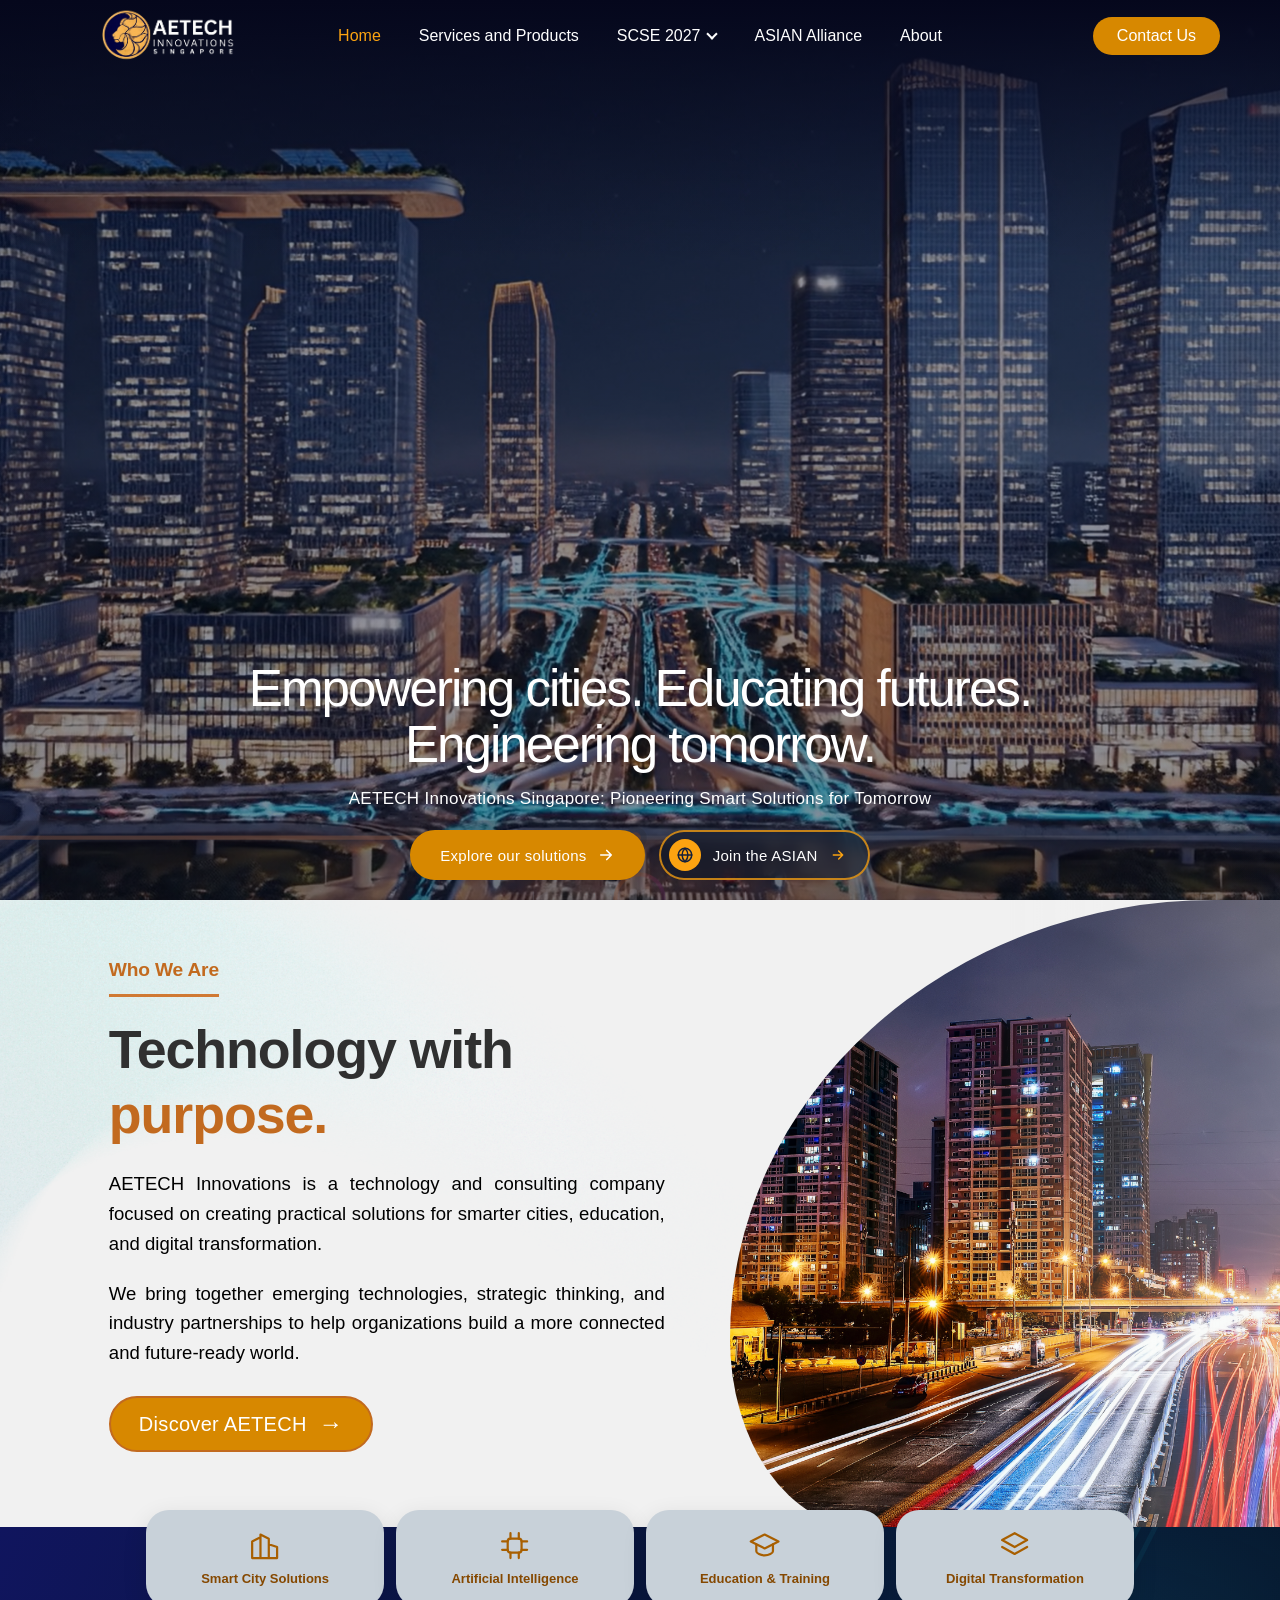
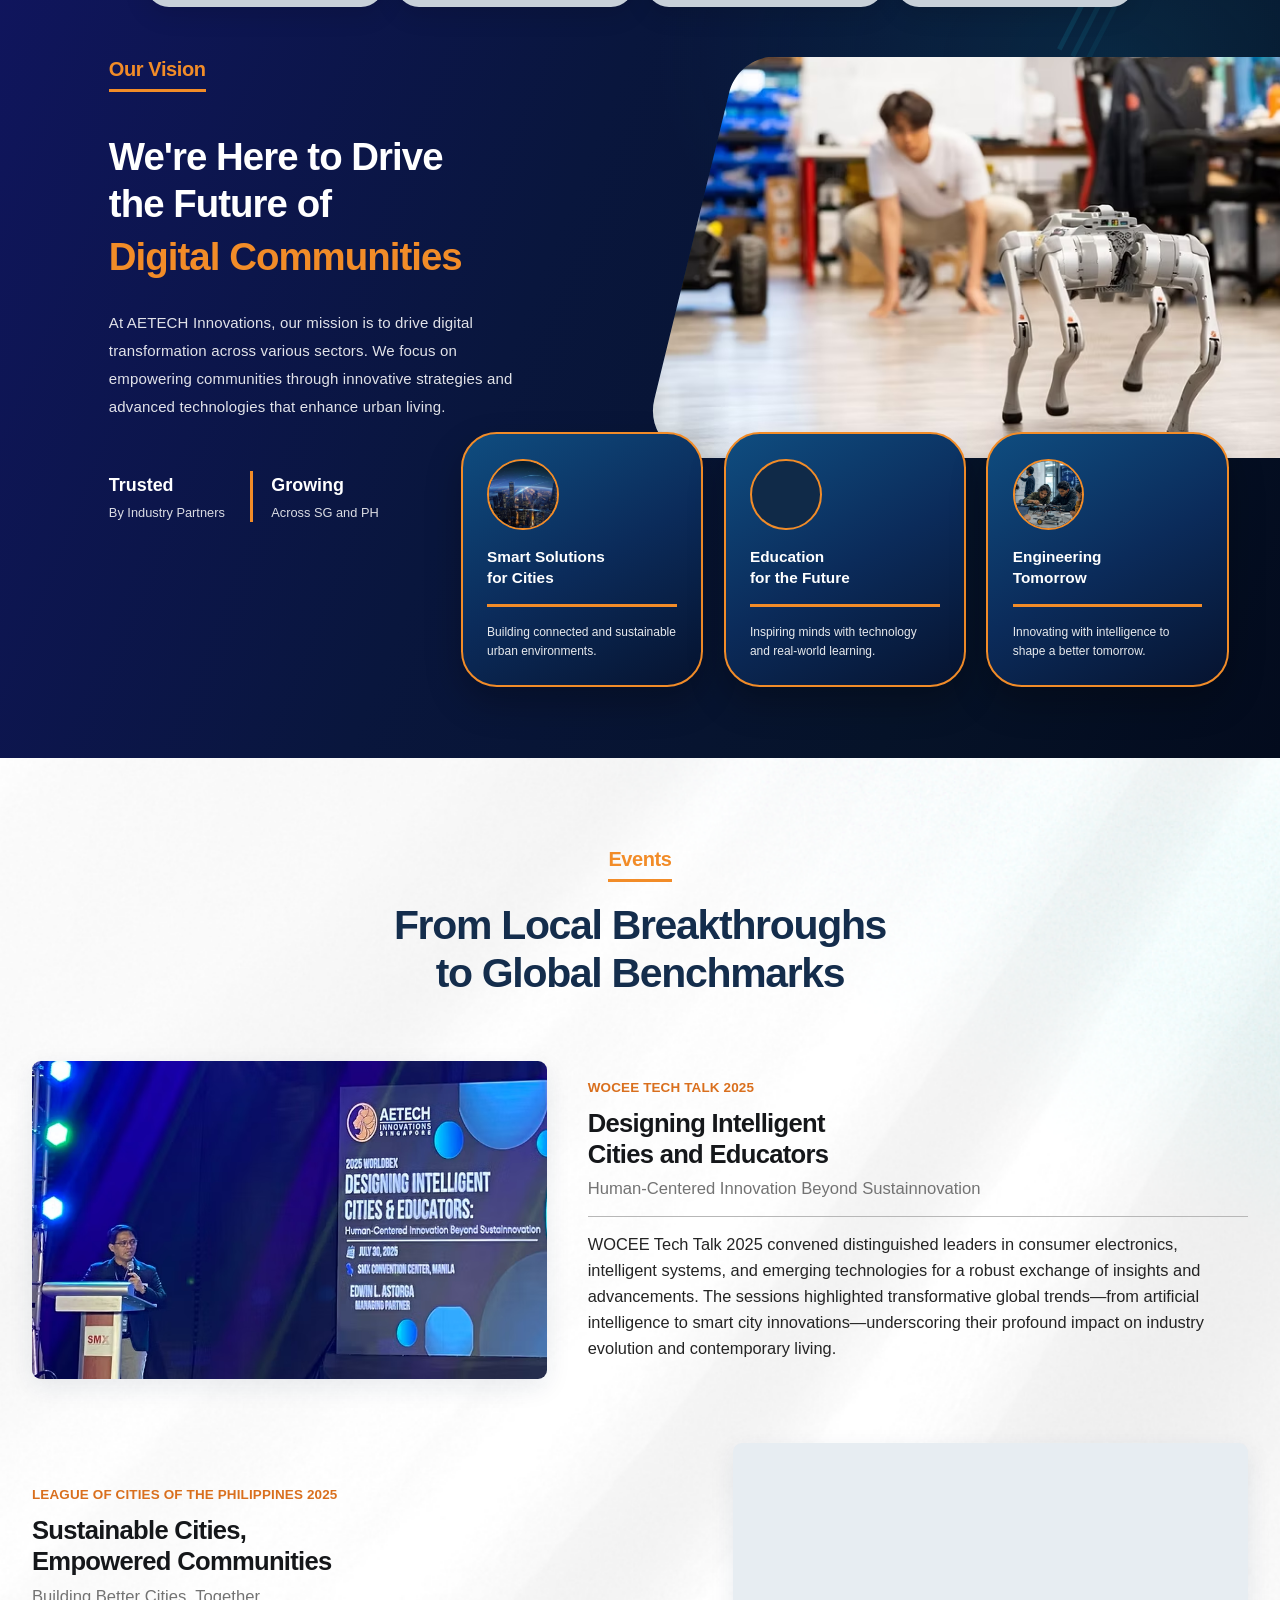
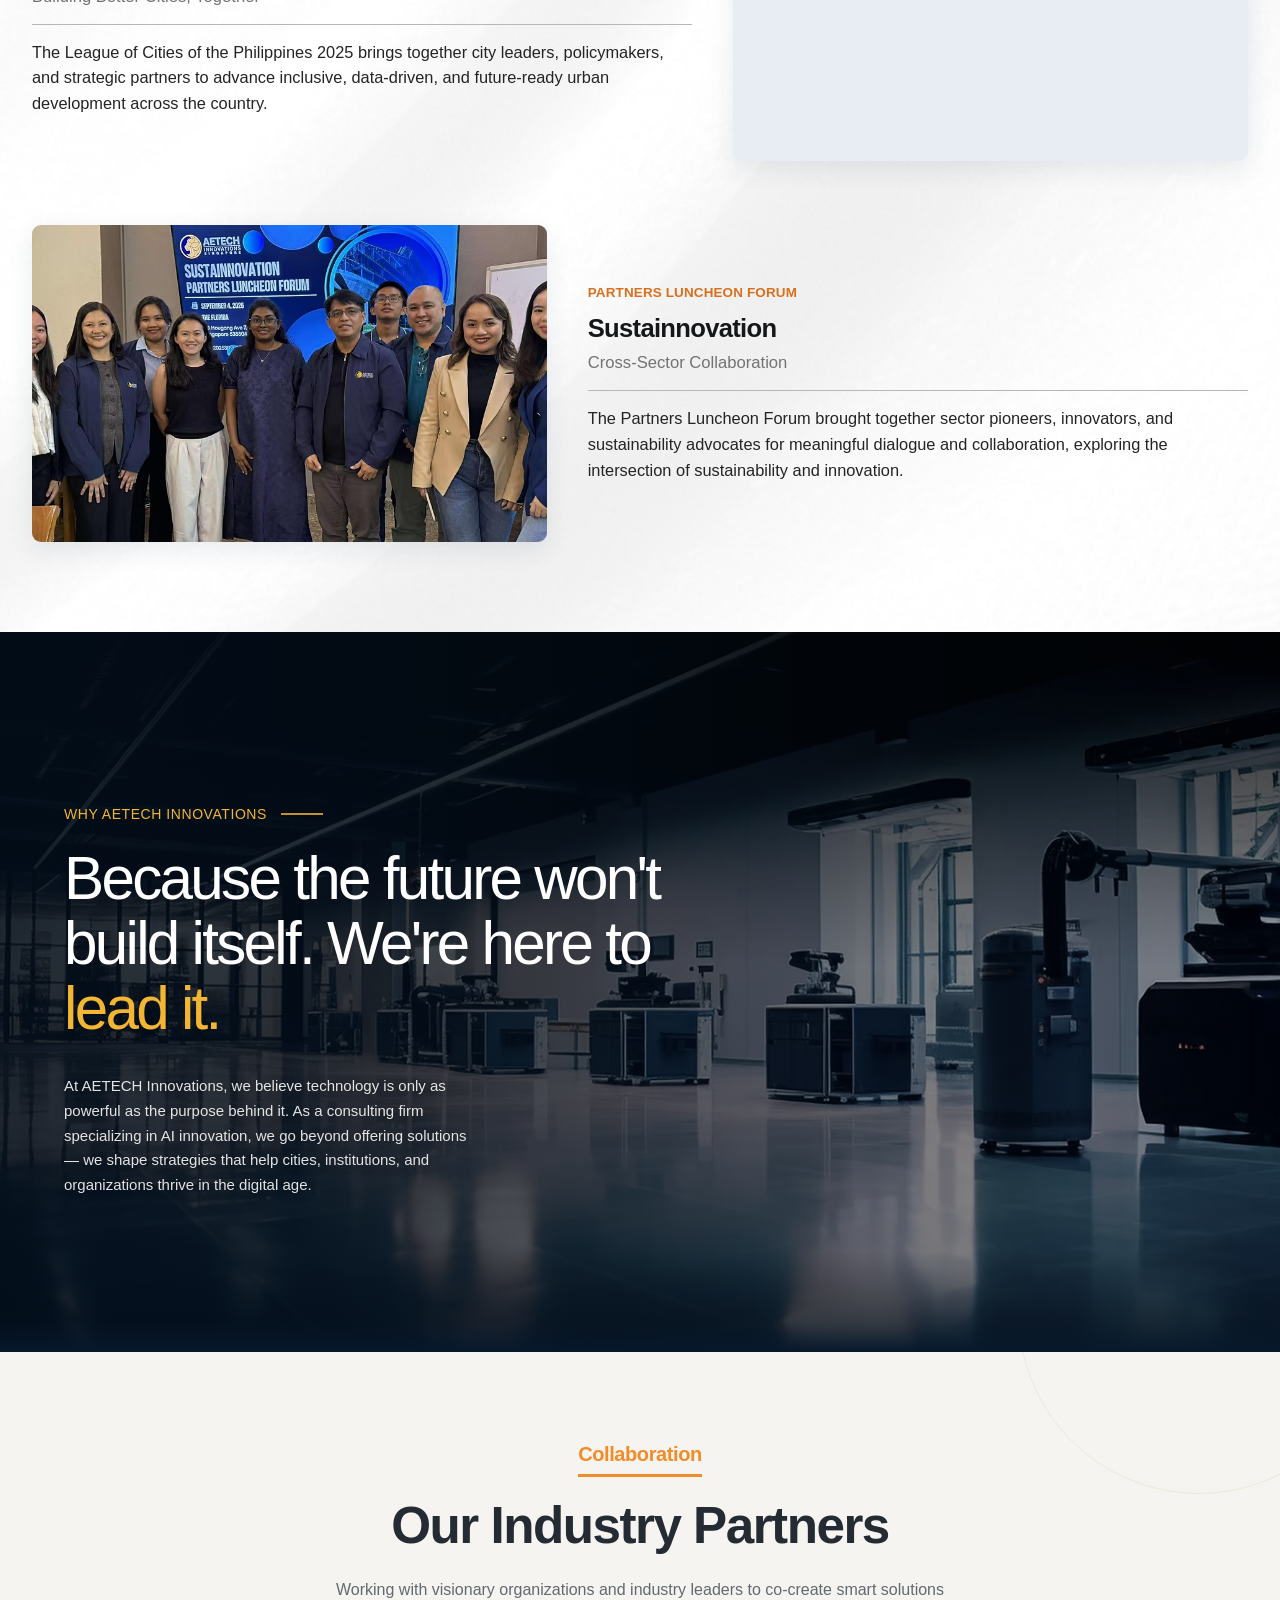
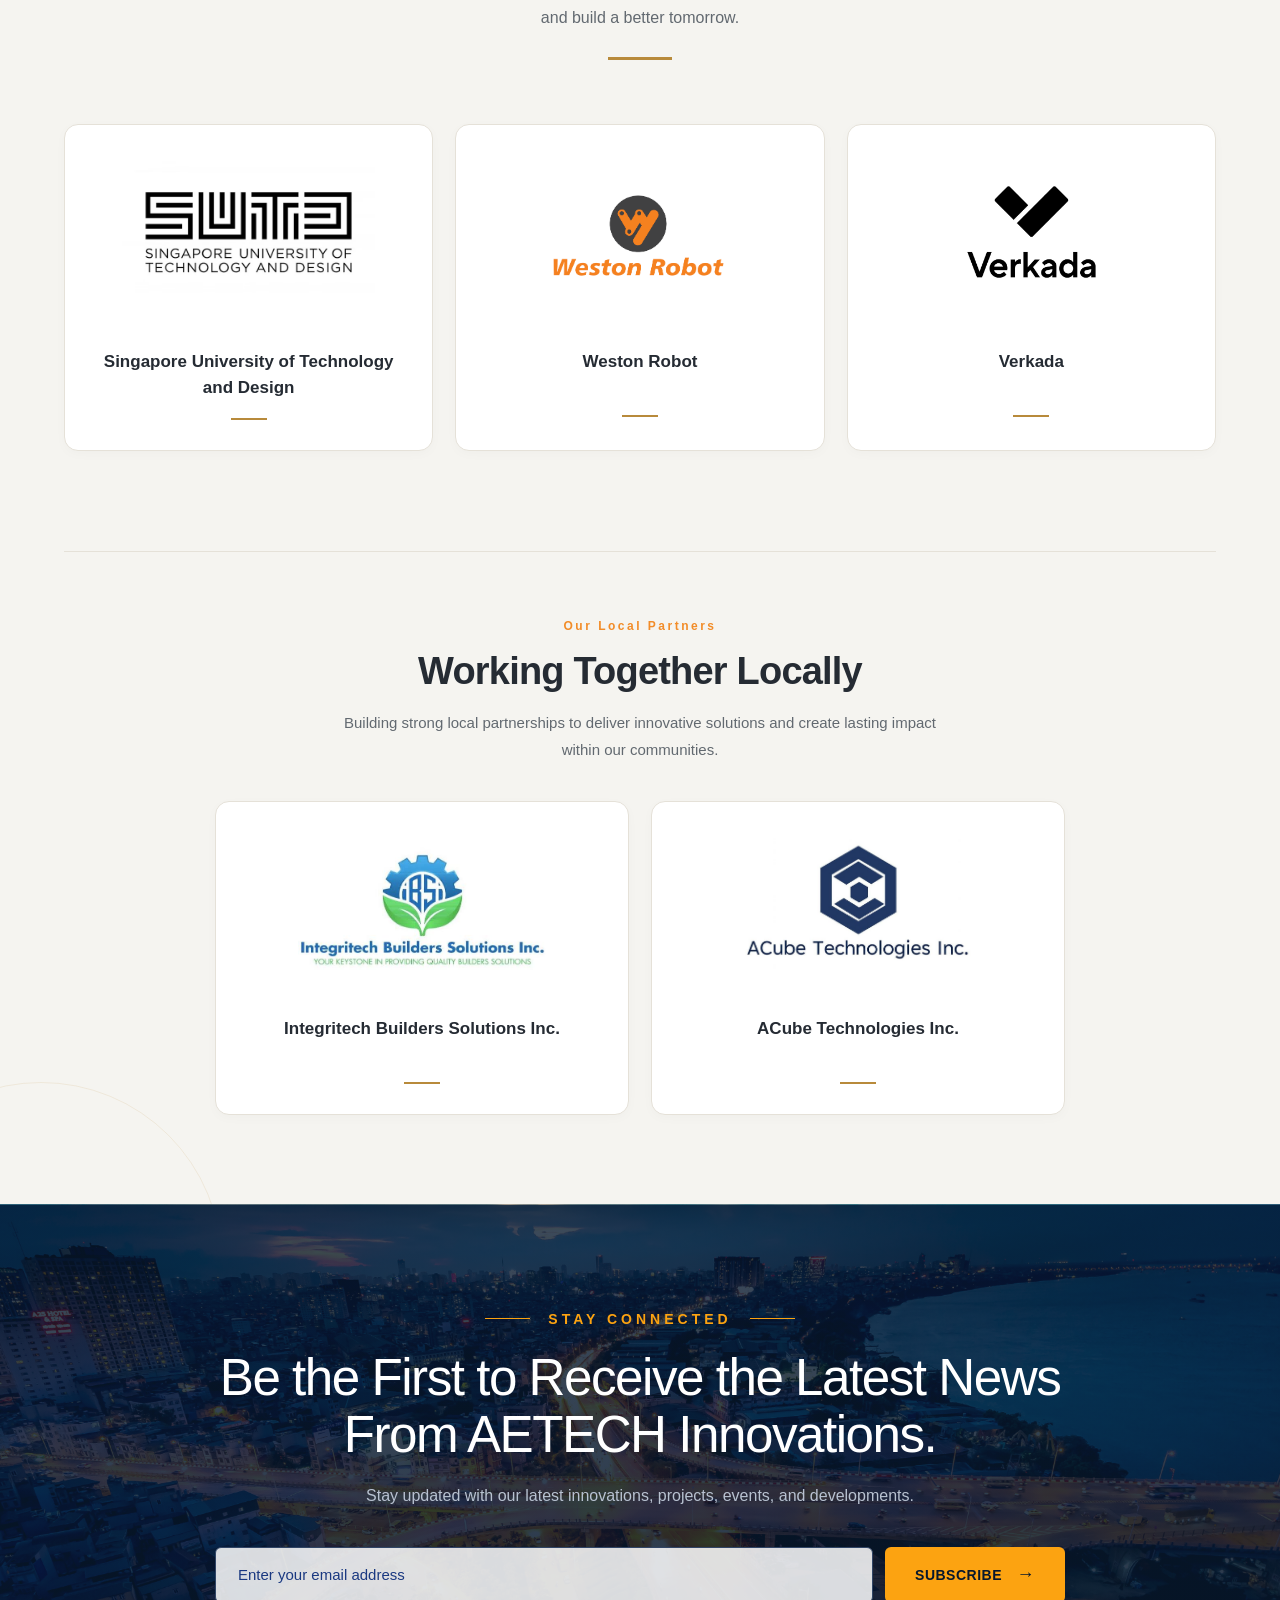
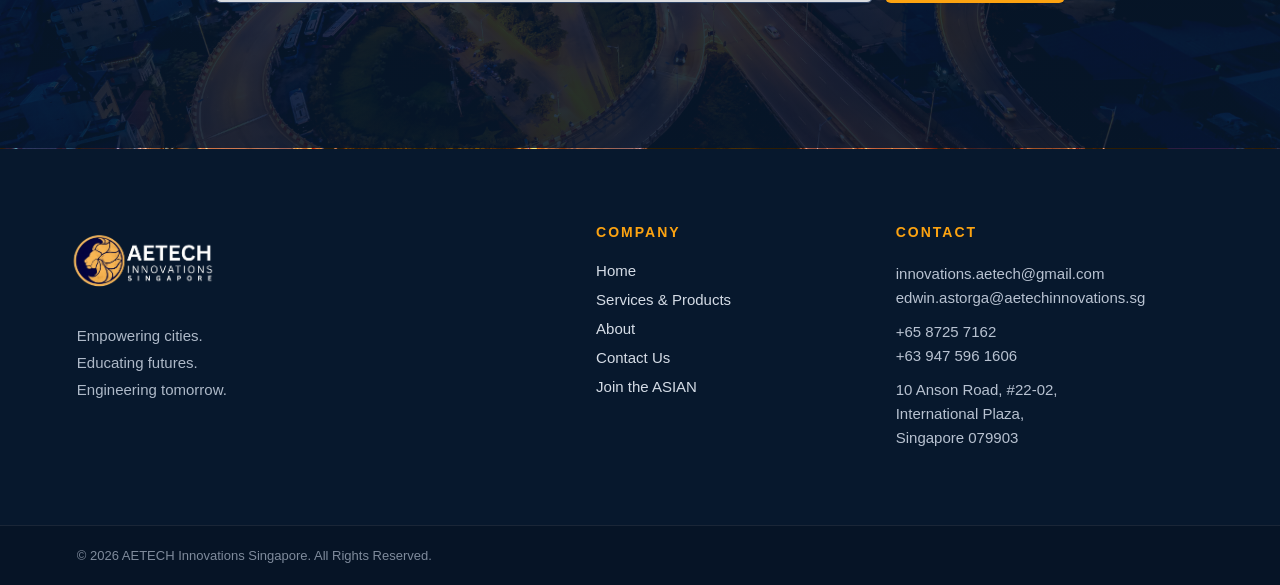
==== commit d3587494: "fix code" ====
--- a/index.html
+++ b/index.html
@@ -4,26 +4,19 @@
     <meta charset="UTF-8" />
     <meta name="viewport" content="width=device-width, initial-scale=1.0" />
     <title>
-      Smart City Summit &amp; Expo 2027 | AETECH Innovations Singapore
+      AETECH INNOVATIONS SINGAPORE - Empowering cities · Educating · futures ·
+      Engineering tomorrow.
     </title>
     <meta
       name="description"
-      content="Smart City Summit &amp; Expo (SCSE) 2027, 16–19 March at TaiNEX 2, Taipei. AI-Driven Resilient and Sustainable Cities."
+      content="AETECH Innovations Singapore is a technology and consulting company creating practical solutions for smarter cities, education, and digital transformation."
     />
-    <meta name="theme-color" content="#14213d" />
-    <meta property="og:title" content="Smart City Summit &amp; Expo | 2027" />
-    <meta
-      property="og:description"
-      content="16–19 March 2027, TaiNEX 2, Taipei. AI-Driven Resilient and Sustainable Cities."
-    />
-    <meta property="og:type" content="website" />
     <link
-      href="https://fonts.googleapis.com/css2?family=Outfit:wght@200;300;600;700&family=Nunito+Sans:wght@400;600&display=swap"
+      href="https://fonts.googleapis.com/css2?family=Exo+2:wght@600;700&family=Saira:wght@600;700&family=Rajdhani:wght@600;700&family=Montserrat:wght@300;400;500;600;700&display=swap"
       rel="stylesheet"
     />
-    <link rel="stylesheet" href="/css/base.css" />
-    <link rel="stylesheet" href="/css/index.css" />
-    <link rel="stylesheet" href="/css/scse-2027.css" />
+    <link rel="stylesheet" href="css/base.css" />
+    <link rel="stylesheet" href="css/index.css" />
     <link
       rel="icon"
       type="image/png"
@@ -31,411 +24,619 @@
       href="/android-chrome-192x192.png"
     />
     <link rel="apple-touch-icon" sizes="180x180" href="/apple-touch-icon.png" />
+    <link rel="icon" type="image/png" sizes="32x32" href="/favicon-32x32.png" />
+    <link rel="icon" type="image/png" sizes="16x16" href="/favicon-16x16.png" />
     <link rel="icon" type="image/x-icon" href="/favicon.ico" />
     <link rel="manifest" href="/site.webmanifest" />
   </head>
-  <body class="scse">
+  <body>
     <div data-include="topbar" data-variant="overlay"></div>
 
     <main>
-      <!-- HERO: text on the left, framed image on the right -->
-      <section class="scse-hero" id="overview">
-        <div class="scse-wrap scse-hero-grid">
-          <div class="scse-hero-copy">
-            <h1>
-              Smart City Summit <br />
-              &amp; Expo 2027
-            </h1>
-            <p class="scse-theme-line">
-              AI-Driven Resilient and Sustainable Cities
+      <!-- HERO SECTION -->
+      <section class="hero">
+        <video
+          class="hero-video"
+          autoplay
+          muted
+          loop
+          playsinline
+          disablepictureinpicture
+          preload="auto"
+          poster="/assets/home-hero-poster.png"
+          aria-hidden="true"
+          tabindex="-1"
+        >
+          <source src="/assets/home-hero1.mp4" type="video/mp4" />
+        </video>
+        <div class="hero-overlay"></div>
+        <div class="hero-content">
+          <h1>
+            Empowering cities. Educating futures.
+            <br />
+            Engineering tomorrow.
+          </h1>
+          <p>
+            AETECH Innovations Singapore: Pioneering Smart Solutions for
+            Tomorrow
+          </p>
+          <div class="hero-actions">
+            <a
+              href="/pages/services-products.html"
+              class="hero-btn hero-btn-primary"
+            >
+              <span>Explore our solutions</span>
+              <svg
+                class="btn-arrow"
+                viewBox="0 0 24 24"
+                width="18"
+                height="18"
+                fill="none"
+                stroke="currentColor"
+                stroke-width="2.2"
+                stroke-linecap="round"
+                stroke-linejoin="round"
+                aria-hidden="true"
+              >
+                <path d="M5 12h14M13 6l6 6-6 6" />
+              </svg>
+            </a>
+            <a href="/pages/alliance.html" class="hero-btn hero-btn-join">
+              <span class="join-icon" aria-hidden="true">
+                <svg
+                  viewBox="0 0 24 24"
+                  width="18"
+                  height="18"
+                  fill="none"
+                  stroke="currentColor"
+                  stroke-width="2"
+                  stroke-linecap="round"
+                  stroke-linejoin="round"
+                >
+                  <circle cx="12" cy="12" r="9" />
+                  <path d="M3 12h18" />
+                  <path
+                    d="M12 3c2.6 2.7 3.9 5.7 3.9 9s-1.3 6.3-3.9 9c-2.6-2.7-3.9-5.7-3.9-9S9.4 5.7 12 3z"
+                  />
+                </svg>
+              </span>
+              <span class="join-label">Join the ASIAN</span>
+              <svg
+                class="btn-arrow"
+                viewBox="0 0 24 24"
+                width="16"
+                height="16"
+                fill="none"
+                stroke="currentColor"
+                stroke-width="2.2"
+                stroke-linecap="round"
+                stroke-linejoin="round"
+                aria-hidden="true"
+              >
+                <path d="M5 12h14M13 6l6 6-6 6" />
+              </svg>
+            </a>
+          </div>
+        </div>
+      </section>
+
+      <!-- ABOUT AETECH -->
+      <section class="about-intro" id="about-intro">
+        <div class="about-intro-container">
+          <div class="about-intro-copy">
+            <div class="about-intro-label" data-reveal>
+              <span>Who We Are</span>
+              <i></i>
+            </div>
+
+            <div class="about-intro-heading" data-reveal>
+              <h2>
+                Technology with
+                <span>purpose.</span>
+              </h2>
+            </div>
+
+            <div
+              class="about-intro-text"
+              data-reveal
+              style="--reveal-delay: 120ms"
+            >
+              <p>
+                AETECH Innovations is a technology and consulting company
+                focused on creating practical solutions for smarter cities,
+                education, and digital transformation.
+              </p>
+              <p>
+                We bring together emerging technologies, strategic thinking, and
+                industry partnerships to help organizations build a more
+                connected and future-ready world.
+              </p>
+              <a href="/pages/about.html" class="about-intro-link" data-reveal>
+                Discover AETECH <span aria-hidden="true">→</span>
+              </a>
+            </div>
+          </div>
+
+          <!-- CURVED PHOTO (right side on desktop, below text on mobile) -->
+          <div class="about-intro-media" aria-hidden="true">
+            <img
+              src="/assets/who-we-are-rs-img.png"
+              alt=""
+              loading="lazy"
+              decoding="async"
+            />
+          </div>
+
+          <ul class="about-intro-focus" aria-label="Our focus areas">
+            <li data-reveal>
+              <span class="about-intro-focus-icon" aria-hidden="true">
+                <svg viewBox="0 0 24 24">
+                  <path
+                    d="M3 21V9l6-3v15M9 21V4l6 3v14M15 21V11l6 2v8M3 21h18"
+                  />
+                </svg>
+              </span>
+              Smart City Solutions
+            </li>
+            <li data-reveal style="--reveal-delay: 80ms">
+              <span class="about-intro-focus-icon" aria-hidden="true">
+                <svg viewBox="0 0 24 24">
+                  <rect x="7" y="7" width="10" height="10" rx="2" />
+                  <path
+                    d="M9 3v4M15 3v4M9 17v4M15 17v4M3 9h4M3 15h4M17 9h4M17 15h4"
+                  />
+                </svg>
+              </span>
+              Artificial Intelligence
+            </li>
+            <li data-reveal style="--reveal-delay: 160ms">
+              <span class="about-intro-focus-icon" aria-hidden="true">
+                <svg viewBox="0 0 24 24">
+                  <path d="M2 9l10-5 10 5-10 5-10-5z" />
+                  <path d="M6 11v5c0 1.5 3 3 6 3s6-1.5 6-3v-5" />
+                </svg>
+              </span>
+              Education &amp; Training
+            </li>
+            <li data-reveal style="--reveal-delay: 240ms">
+              <span class="about-intro-focus-icon" aria-hidden="true">
+                <svg viewBox="0 0 24 24">
+                  <path d="M12 3l9 5-9 5-9-5 9-5z" />
+                  <path d="M3 13l9 5 9-5" />
+                </svg>
+              </span>
+              Digital Transformation
+            </li>
+          </ul>
+        </div>
+      </section>
+
+      <!-- VISION SECTION -->
+      <section class="vision" id="vision">
+        <!-- Parallelogram frame with rounded LEFT corners (r = 76) -->
+        <svg
+          class="vision-clip-defs"
+          width="0"
+          height="0"
+          aria-hidden="true"
+          focusable="false"
+        >
+          <defs>
+            <clipPath id="visionFrameClip" clipPathUnits="objectBoundingBox">
+              <path
+                d="M0.2115,0 L1,0 L1,1 L0.09434,1 C0.04634,1 0.010927,0.9283 0.022341,0.85397 L0.13932,0.09036 C0.14741,0.03732 0.17727,0 0.2115,0 Z"
+              />
+            </clipPath>
+          </defs>
+        </svg>
+
+        <div class="vision-container">
+          <!-- LEFT: CONTENT -->
+          <div class="vision-content">
+            <span class="vision-label" data-reveal>Our Vision</span>
+
+            <h2 data-reveal="style= --reveal-delay: 120ms">
+              We're Here to Drive<br />
+              the Future of<br />
+              <span>Digital Communities</span>
+            </h2>
+
+            <!-- FIXED: replaced <span class="vl"> approach with a clean <p> -->
+            <p class="vision-body" data-reveal="style= --reveal-delay: 120ms">
+              At AETECH Innovations, our mission is to drive digital
+              transformation across various sectors. We focus on empowering
+              communities through innovative strategies and advanced
+              technologies that enhance urban living.
             </p>
-            <p class="scse-desc">
-              16–19 March 2027 at TaiNEX 2, Taipei. City leaders, technology
-              providers and startups from around the world explore how AI and
-              digital technologies can solve real urban challenges.
-            </p>
-            <div class="scse-actions">
-              <a
-                class="scse-btn scse-btn-primary"
-                href="https://smartcity.org.tw/vip/m_login.php"
-                target="_blank"
-                rel="noopener noreferrer"
-                >Register for SCSE 2027</a
-              >
-              <a class="scse-btn scse-btn-ghost" href="#programme"
-                >See what’s on</a
-              >
-            </div>
+
             <div
-              class="scse-count"
-              id="countdown"
-              role="timer"
-              aria-label="Time until SCSE 2027 opens"
-            >
-              <div><b data-u="d">--</b><small>days</small></div>
-              <div><b data-u="h">--</b><small>hours</small></div>
-              <div><b data-u="m">--</b><small>minutes</small></div>
-              <p>until doors open</p>
-            </div>
-          </div>
-
-          <!-- Paste inside .scse-hero-grid, right after the closing </div> of .scse-hero-copy
-     (this replaces the .scse-city block) -->
-          <div
-            class="scse-asean"
-            id="asean-map"
-            role="group"
-            aria-label="Stylised map of the 11 ASEAN member states, with Taipei, Singapore and Pampanga highlighted"
-          ></div>
-        </div>
-      </section>
-
-      <!-- SCALE -->
-      <section class="scse-scale-sec">
-        <div class="scse-wrap">
-          <p class="scse-scale">
-            Expect <b>150,000+</b> visits, <b>700+</b> exhibitors across
-            <b>2,500+</b> booths, and <b>70+</b> forums.
-          </p>
-          <p class="scse-note">Organiser estimates for SCSE 2027.</p>
-        </div>
-      </section>
-
-      <!-- THEME -->
-      <section class="scse-sec" id="theme">
-        <div class="scse-wrap scse-theme-grid">
-          <div class="scse-theme-copy">
-            <h2>Where city needs meet Taiwan’s strengths</h2>
-            <p class="scse-lede">
-              City leaders, government representatives, technology providers,
-              industry leaders and startups from around the world explore how AI
-              and digital technologies can address real urban challenges. SCSE
-              2027 connects those needs with Taiwan’s strengths in AI, ICT,
-              energy and system integration, so solutions move off the
-              exhibition floor and into real cities.
-            </p>
-            <div class="scse-panels">
-              <article class="pn-purple">
-                <h3>AI-Driven</h3>
-                <p>
-                  AI and digital technologies applied to real-world urban
-                  problems.
-                </p>
-              </article>
-              <article class="pn-cyan">
-                <h3>Resilient</h3>
-                <p>
-                  Climate resilience and the energy transition, handled city by
-                  city.
-                </p>
-              </article>
-              <article class="pn-green">
-                <h3>Sustainable</h3>
-                <p>
-                  Public services and development that last, built with
-                  international partners.
-                </p>
-              </article>
-            </div>
-          </div>
-
-          <figure class="scse-vframe">
-            <video
-              controls
-              muted
-              loop
-              playsinline
-              preload="none"
-              poster="/assets/thumbnail.png"
-            >
-              <source src="/assets/smartcityvid.mp4" type="video/mp4" />
-            </video>
-          </figure>
-        </div>
-      </section>
-
-      <!-- GALLERY: SCSE 2026 look-back. Endless marquee, arrows, click to enlarge -->
-      <section
-        class="scse-sec scse-mist scse-gal"
-        id="gallery"
-        aria-labelledby="gallery-title"
-      >
-        <div class="gal-shapes" aria-hidden="true">
-          <span class="gs gs-ring"></span>
-          <span class="gs gs-half"></span>
-          <span class="gs gs-dots"></span>
-          <span class="gs gs-tri"></span>
-          <span class="gs gs-sq"></span>
-          <span class="gs gs-plus"></span>
-        </div>
-
-        <div class="gal-head">
-          <span class="gal-eyebrow">Gallery</span>
-          <h2 id="gallery-title">2nd Sustainnovation Forum 2026</h2>
-          <p>
-            On 13 November 2026, AETECH Innovations and the Filipino Inventors
-            Society welcomed speakers and partners from across ASEAN and Asia
-            Pacific to Hilton Clark Sun Valley Resort in Pampanga for a day on
-            AI, semiconductors and smart cities. Here are moments from the day.
-          </p>
-        </div>
-
-        <div
-          class="gal"
-          id="gallery-widget"
-          aria-label="2nd Sustainnovation Forum photo gallery"
-        >
-          <div class="gal-viewport">
-            <div class="gal-track">
-              <!-- List each photo once. The script handles the looping.
-                   Edit each alt text: it is also the caption in the viewer. -->
-              <ul class="gal-group">
-                <li class="gal-card">
-                  <button type="button" class="gal-open">
-                    <img
-                      src="/assets/smartcity.jpg"
-                      alt="SCSE 2026, Taipei: photo 1"
-                      width="2046"
-                      height="1536"
-                      decoding="async"
-                    />
-                  </button>
-                </li>
-                <li class="gal-card">
-                  <button type="button" class="gal-open">
-                    <img
-                      src="/assets/smartcity2.jpg"
-                      alt="SCSE 2026, Taipei: photo 2"
-                      width="2046"
-                      height="1536"
-                      decoding="async"
-                    />
-                  </button>
-                </li>
-                <li class="gal-card">
-                  <button type="button" class="gal-open">
-                    <img
-                      src="/assets/smartcity3.jpg"
-                      alt="SCSE 2026, Taipei: photo 3"
-                      width="2046"
-                      height="1536"
-                      decoding="async"
-                    />
-                  </button>
-                </li>
-                <li class="gal-card">
-                  <button type="button" class="gal-open">
-                    <img
-                      src="/assets/smartcity4.jpg"
-                      alt="SCSE 2026, Taipei: photo 4"
-                      width="2046"
-                      height="1536"
-                      decoding="async"
-                    />
-                  </button>
-                </li>
-                <li class="gal-card">
-                  <button type="button" class="gal-open">
-                    <img
-                      src="/assets/smartcity5.jpg"
-                      alt="SCSE 2026, Taipei: photo 5"
-                      width="2046"
-                      height="1536"
-                      decoding="async"
-                    />
-                  </button>
-                </li>
-                <li class="gal-card">
-                  <button type="button" class="gal-open">
-                    <img
-                      src="/assets/smartcity6.jpg"
-                      alt="SCSE 2026, Taipei: photo 6"
-                      width="2046"
-                      height="1536"
-                      decoding="async"
-                    />
-                  </button>
-                </li>
-                <li class="gal-card">
-                  <button type="button" class="gal-open">
-                    <img
-                      src="/assets/smartcity7.jpg"
-                      alt="SCSE 2026, Taipei: photo 7"
-                      width="2046"
-                      height="1536"
-                      decoding="async"
-                    />
-                  </button>
-                </li>
-                <li class="gal-card">
-                  <button type="button" class="gal-open">
-                    <img
-                      src="/assets/smartcity8.jpg"
-                      alt="SCSE 2026, Taipei: photo 8"
-                      width="2046"
-                      height="1536"
-                      decoding="async"
-                    />
-                  </button>
-                </li>
-                <li class="gal-card">
-                  <button type="button" class="gal-open">
-                    <img
-                      src="/assets/smartcity9.jpg"
-                      alt="SCSE 2026, Taipei: photo 9"
-                      width="2046"
-                      height="1536"
-                      decoding="async"
-                    />
-                  </button>
-                </li>
-                <li class="gal-card">
-                  <button type="button" class="gal-open">
-                    <img
-                      src="/assets/smartcity10.jpg"
-                      alt="SCSE 2026, Taipei: photo 10"
-                      width="2046"
-                      height="1536"
-                      decoding="async"
-                    />
-                  </button>
-                </li>
-                <li class="gal-card">
-                  <button type="button" class="gal-open">
-                    <img
-                      src="/assets/smartcity11.jpg"
-                      alt="SCSE 2026, Taipei: photo 11"
-                      width="2046"
-                      height="1536"
-                      decoding="async"
-                    />
-                  </button>
-                </li>
-              </ul>
-            </div>
-
-            <button
-              type="button"
-              class="gal-arrow gal-prev"
-              aria-label="Scroll photos back"
-            >
-              &#8592;
-            </button>
-            <button
-              type="button"
-              class="gal-arrow gal-next"
-              aria-label="Scroll photos forward"
-            >
-              &#8594;
-            </button>
-          </div>
-        </div>
-
-        <ul class="gal-stats" aria-label="Forum programme highlights">
-          <li><b>Keynotes</b></li>
-          <li><b>Vendor showcases</b></li>
-          <li><b>Business matching</b></li>
-          <li><b>MoU signing</b></li>
-        </ul>
-        <p class="gal-source">
-          Programme details from the
-          <a
-            href="https://sustainnovationforum.pages.dev/"
-            target="_blank"
-            rel="noopener noreferrer"
-            >2nd Sustainnovation Forum</a
-          >
-          page.
-        </p>
-      </section>
-
-      <!-- PROGRAMME: tabbed index. Descriptions sit under each title, the image switches on the right. -->
-      <!-- PROGRAMME: static list on the left, one fixed image on the right -->
-      <section class="scse-sec" id="programme">
-        <div class="scse-wrap">
-          <h2>What’s on</h2>
-          <p class="scse-lede">Four ways to take part across the four days.</p>
-
-          <div class="prog">
-            <ul class="prog-list">
-              <li class="prog-item d-purple">
-                <h3>Conferences</h3>
-                <p>
-                  The City Leaders Summit, World System Integrator Conference
-                  and World Telecom Smart City Conference open dialogue between
-                  global leaders.
-                </p>
-              </li>
-              <li class="prog-item d-cyan">
-                <h3>Networking and matchmaking</h3>
-                <p>
-                  Book meetings on the online B2B platform and meet buyers,
-                  cities and partners, online or on site.
-                </p>
-              </li>
-              <li class="prog-item d-green">
-                <h3>Smart Startups Program</h3>
-                <p>
-                  Startups from around the world show how AI and IoT work in
-                  cities today.
-                </p>
-              </li>
-              <li class="prog-item d-pink">
-                <h3>City Vision in Action</h3>
-                <p>
-                  City leaders meet solution providers to tackle real urban
-                  challenges and build lasting partnerships.
-                </p>
-              </li>
-            </ul>
-
-            <!-- Landscape image, about 1600 x 1000 px works well -->
-            <figure class="prog-frame">
+              class="vision-stats"
+              data-reveal="style= --reveal-delay: 120ms"
+            >
+              <div class="vision-stat">
+                <h3>Trusted</h3>
+                <p>By Industry Partners</p>
+              </div>
+              <div class="vision-stat">
+                <h3>Growing</h3>
+                <p>Across SG and PH</p>
+              </div>
+            </div>
+          </div>
+
+          <!-- RIGHT: IMAGE (flush with the right edge) -->
+          <div class="vision-right">
+            <div
+              class="vision-image"
+              data-reveal="style= --reveal-delay: 120ms"
+            >
               <img
-                src="/assets/smartcity3.jpg"
-                alt="Delegates at the Smart City Summit &amp; Expo"
+                src="/assets/vision-robot.avif"
+                alt="Robotics technology in an engineering laboratory"
                 loading="lazy"
                 decoding="async"
               />
-            </figure>
+            </div>
+          </div>
+
+          <!-- THREE FEATURE CARDS -->
+          <div class="vision-features">
+            <article
+              class="vision-feature"
+              data-reveal="style= --reveal-delay: 120ms"
+            >
+              <div class="feature-icon">
+                <img
+                  src="/assets/smart-cities.jpg"
+                  alt=""
+                  loading="lazy"
+                  decoding="async"
+                />
+              </div>
+              <div class="feature-content">
+                <h3>Smart Solutions<br />for Cities</h3>
+                <div class="feature-line"></div>
+                <p>Building connected and sustainable urban environments.</p>
+              </div>
+            </article>
+
+            <article
+              class="vision-feature"
+              data-reveal="style= --reveal-delay: 160ms"
+            >
+              <div class="feature-icon">
+                <img
+                  src="/assets/education.jpg"
+                  alt=""
+                  loading="lazy"
+                  decoding="async"
+                />
+              </div>
+              <div class="feature-content">
+                <h3>Education<br />for the Future</h3>
+                <div class="feature-line"></div>
+                <p>Inspiring minds with technology and real-world learning.</p>
+              </div>
+            </article>
+
+            <article
+              class="vision-feature"
+              data-reveal="style= --reveal-delay: 200ms"
+            >
+              <div class="feature-icon">
+                <img
+                  src="/assets/engineering.jpg"
+                  alt=""
+                  loading="lazy"
+                  decoding="async"
+                />
+              </div>
+              <div class="feature-content">
+                <h3>Engineering<br />Tomorrow</h3>
+                <div class="feature-line"></div>
+                <p>Innovating with intelligence to shape a better tomorrow.</p>
+              </div>
+            </article>
           </div>
         </div>
       </section>
 
-      <!-- VISIT: ticket -->
-      <section class="scse-sec scse-mist" id="visit">
-        <div class="scse-wrap">
-          <h2>AETECH at SCSE 2027</h2>
-          <!-- TODO: replace with the confirmed AETECH role, delegation and meeting details -->
-          <p class="scse-lede">
-            Our team is taking part in SCSE 2027 in Taipei. Details of our
-            programme and how to meet us will be announced here.
-          </p>
-
-          <div class="scse-ticket">
-            <div class="t-main">
-              <h3>Plan your visit</h3>
-              <dl>
-                <div>
-                  <dt>When</dt>
-                  <dd>Tuesday 16 to Friday 19 March 2027</dd>
-                </div>
-                <div>
-                  <dt>Where</dt>
-                  <dd>
-                    TaiNEX 2, No. 2, Jingmao 2nd Rd., Nangang District, Taipei
-                  </dd>
-                </div>
-              </dl>
-            </div>
-            <div class="t-stub">
+      <!-- EVENTS SECTION -->
+      <section class="events" id="events" aria-labelledby="events-title">
+        <div class="events-container">
+          <header class="events-header" data-reveal>
+            <span class="events-label">Events</span>
+            <h2 id="events-title">
+              From Local Breakthroughs to Global Benchmarks
+            </h2>
+          </header>
+
+          <div class="events-list">
+            <!-- EVENT 1: IMAGE LEFT, CONTENT RIGHT -->
+            <article
+              class="event-row event-row-image-left"
+              data-reveal="style= --reveal-delay: 120ms"
+            >
+              <button
+                class="event-image"
+                type="button"
+                aria-label="View image: WOCEE Tech Talk 2025"
+              >
+                <img
+                  loading="lazy"
+                  decoding="async"
+                  src="/assets/event1.avif"
+                  alt="Speaker presenting at WOCEE Tech Talk 2025"
+                />
+              </button>
+              <div class="event-info">
+                <span class="event-category">WOCEE TECH TALK 2025</span>
+                <h3>
+                  Designing Intelligent<br class="desktop-break" />
+                  Cities and Educators
+                </h3>
+                <p class="event-subtitle">
+                  Human-Centered Innovation Beyond Sustainnovation
+                </p>
+                <div class="event-description-divider"></div>
+                <p class="event-description">
+                  WOCEE Tech Talk 2025 convened distinguished leaders in
+                  consumer electronics, intelligent systems, and emerging
+                  technologies for a robust exchange of insights and
+                  advancements. The sessions highlighted transformative global
+                  trends—from artificial intelligence to smart city
+                  innovations—underscoring their profound impact on industry
+                  evolution and contemporary living.
+                </p>
+              </div>
+            </article>
+
+            <!-- EVENT 2: CONTENT LEFT, IMAGE RIGHT -->
+            <article
+              class="event-row event-row-image-right"
+              data-reveal="style= --reveal-delay: 120ms"
+            >
+              <div class="event-info">
+                <span class="event-category"
+                  >LEAGUE OF CITIES OF THE PHILIPPINES 2025</span
+                >
+                <h3>
+                  Sustainable Cities,<br class="desktop-break" />
+                  Empowered Communities
+                </h3>
+                <p class="event-subtitle">Building Better Cities, Together</p>
+                <div class="event-description-divider"></div>
+                <p class="event-description">
+                  The League of Cities of the Philippines 2025 brings together
+                  city leaders, policymakers, and strategic partners to advance
+                  inclusive, data-driven, and future-ready urban development
+                  across the country.
+                </p>
+              </div>
+              <button
+                class="event-image"
+                type="button"
+                aria-label="View image: League of Cities of the Philippines 2025"
+              >
+                <img
+                  loading="lazy"
+                  decoding="async"
+                  src="/assets/event2.avif"
+                  alt="Participants at the League of Cities of the Philippines 2025"
+                />
+              </button>
+            </article>
+
+            <!-- EVENT 3: IMAGE LEFT, CONTENT RIGHT -->
+            <article
+              class="event-row event-row-image-left"
+              data-reveal="style= --reveal-delay: 120ms"
+            >
+              <button
+                class="event-image"
+                type="button"
+                aria-label="View image: Partners Luncheon Forum"
+              >
+                <img
+                  loading="lazy"
+                  decoding="async"
+                  src="/assets/event3.avif"
+                  alt="Participants at the Partners Luncheon Forum"
+                />
+              </button>
+              <div class="event-info">
+                <span class="event-category">PARTNERS LUNCHEON FORUM</span>
+                <h3>Sustainnovation</h3>
+                <p class="event-subtitle">Cross-Sector Collaboration</p>
+                <div class="event-description-divider"></div>
+                <p class="event-description">
+                  The Partners Luncheon Forum brought together sector pioneers,
+                  innovators, and sustainability advocates for meaningful
+                  dialogue and collaboration, exploring the intersection of
+                  sustainability and innovation.
+                </p>
+              </div>
+            </article>
+          </div>
+        </div>
+      </section>
+
+      <!-- IMAGE LIGHTBOX -->
+      <div class="image-lightbox" id="imageLightbox">
+        <button
+          class="lightbox-close"
+          id="lightboxClose"
+          aria-label="Close image"
+        >
+          &times;
+        </button>
+        <div class="lightbox-image-container">
+          <img id="lightboxImage" src="" alt="" />
+        </div>
+      </div>
+
+      <!-- WHY AETECH INNOVATIONS -->
+      <section class="why-aetech">
+        <div class="why-aetech-bg">
+          <img
+            loading="lazy"
+            decoding="async"
+            src="/assets/why-aetech.avif"
+            alt="AETECH Innovations engineering and robotics facility"
+          />
+        </div>
+        <div class="why-aetech-overlay"></div>
+        <div class="why-aetech-container">
+          <div class="why-aetech-content">
+            <div class="why-aetech-label">
+              <span>WHY AETECH INNOVATIONS</span>
+              <i></i>
+            </div>
+            <h2>
+              Because the future won't build itself. We're here to
+              <span>lead it.</span>
+            </h2>
+            <p>
+              At AETECH Innovations, we believe technology is only as powerful
+              as the purpose behind it. As a consulting firm specializing in AI
+              innovation, we go beyond offering solutions — we shape strategies
+              that help cities, institutions, and organizations thrive in the
+              digital age.
+            </p>
+          </div>
+        </div>
+      </section>
+
+      <!-- COLLABORATION SECTION -->
+      <section class="collaboration">
+        <div class="section-inner">
+          <!-- SECTION HEADING -->
+          <div class="collaboration-heading">
+            <span class="section-label" data-reveal>Collaboration</span>
+            <h2 data-reveal>Our Industry Partners</h2>
+            <p data-reveal>
+              Working with visionary organizations and industry leaders to
+              co-create smart solutions and build a better tomorrow.
+            </p>
+            <div class="heading-line"></div>
+          </div>
+
+          <div
+            class="industry-partners"
+            data-reveal="style --reveal-dalay 120ms"
+          >
+            <a
+              href="https://www.sutd.edu.sg/"
+              target="_blank"
+              rel="noopener noreferrer"
+              class="partner-card"
+            >
+              <div class="partner-logo">
+                <img
+                  loading="lazy"
+                  decoding="async"
+                  src="/assets/singapore-university.avif"
+                  alt="Singapore University of Technology and Design"
+                />
+              </div>
+              <div class="partner-info">
+                <h3>Singapore University of Technology and Design</h3>
+                <div class="partner-line"></div>
+              </div>
+            </a>
+
+            <a
+              href="https://www.westonrobot.com/"
+              target="_blank"
+              rel="noopener noreferrer"
+              class="partner-card"
+            >
+              <div class="partner-logo">
+                <img
+                  loading="lazy"
+                  decoding="async"
+                  src="/assets/weston.png"
+                  alt="Weston Robot"
+                />
+              </div>
+              <div class="partner-info">
+                <h3>Weston Robot</h3>
+                <div class="partner-line"></div>
+              </div>
+            </a>
+
+            <a
+              href="https://www.verkada.com/"
+              target="_blank"
+              rel="noopener noreferrer"
+              class="partner-card"
+            >
+              <div class="partner-logo">
+                <img
+                  loading="lazy"
+                  decoding="async"
+                  src="/assets/verkada.avif"
+                  alt="Verkada"
+                />
+              </div>
+              <div class="partner-info">
+                <h3>Verkada</h3>
+                <div class="partner-line"></div>
+              </div>
+            </a>
+          </div>
+
+          <!-- LOCAL PARTNERS -->
+          <div class="local-partner-section">
+            <div class="local-partner-heading">
+              <span data-reveal="style--reveal-delay 120ms"
+                >Our Local Partners</span
+              >
+              <h2 data-reveal>Working Together Locally</h2>
+              <p data-reveal>
+                Building strong local partnerships to deliver innovative
+                solutions and create lasting impact within our communities.
+              </p>
+            </div>
+
+            <!-- LOCAL PARTNER CARDS -->
+            <div class="local-partners-grid" data-reveal>
+              <!-- INTEGRITECH -->
               <a
-                class="scse-btn scse-btn-primary"
-                href="https://smartcity.org.tw/vip/m_login.php"
+                href="https://integritechbuilders.com/"
                 target="_blank"
                 rel="noopener noreferrer"
-                >Get your pass</a
+                class="local-partner-card"
               >
+                <div class="local-partner-logo">
+                  <img
+                    loading="lazy"
+                    decoding="async"
+                    src="/assets/integritech.jpg"
+                    alt="Integritech Builders Solutions Inc."
+                  />
+                </div>
+                <div class="local-partner-info">
+                  <h3>Integritech Builders Solutions Inc.</h3>
+                  <div class="local-partner-line"></div>
+                </div>
+              </a>
+
+              <!-- ACUBE TECHNOLOGIES -->
+              <div class="local-partner-card">
+                <div class="local-partner-logo">
+                  <img
+                    loading="lazy"
+                    decoding="async"
+                    src="/assets/acube.jpg"
+                    alt="ACube Technologies Inc."
+                  />
+                </div>
+                <div class="local-partner-info">
+                  <h3>ACube Technologies Inc.</h3>
+                  <div class="local-partner-line"></div>
+                </div>
+              </div>
             </div>
           </div>
         </div>
@@ -444,29 +645,9 @@
 
     <div data-include="footer"></div>
 
-    <!-- Photo viewer (opened by clicking a gallery photo) -->
-    <dialog class="lb" id="gal-lightbox" aria-label="Photo viewer">
-      <button type="button" class="lb-close" aria-label="Close viewer">
-        &#215;
-      </button>
-      <button type="button" class="lb-nav lb-prev" aria-label="Previous photo">
-        &#8592;
-      </button>
-      <figure class="lb-stage">
-        <div class="lb-frame">
-          <img class="lb-img" alt="" />
-        </div>
-        <figcaption class="lb-cap">
-          <span class="lb-count"></span>
-          <span class="lb-text"></span>
-        </figcaption>
-      </figure>
-      <button type="button" class="lb-nav lb-next" aria-label="Next photo">
-        &#8594;
-      </button>
-    </dialog>
-
+    <script src="https://cdn.jsdelivr.net/npm/@emailjs/browser@4/dist/email.min.js"></script>
     <script src="/js/layout.js" defer></script>
-    <script src="/js/scse-2027.js"></script>
+
+    <script src="/js/index.js"></script>
   </body>
 </html>
